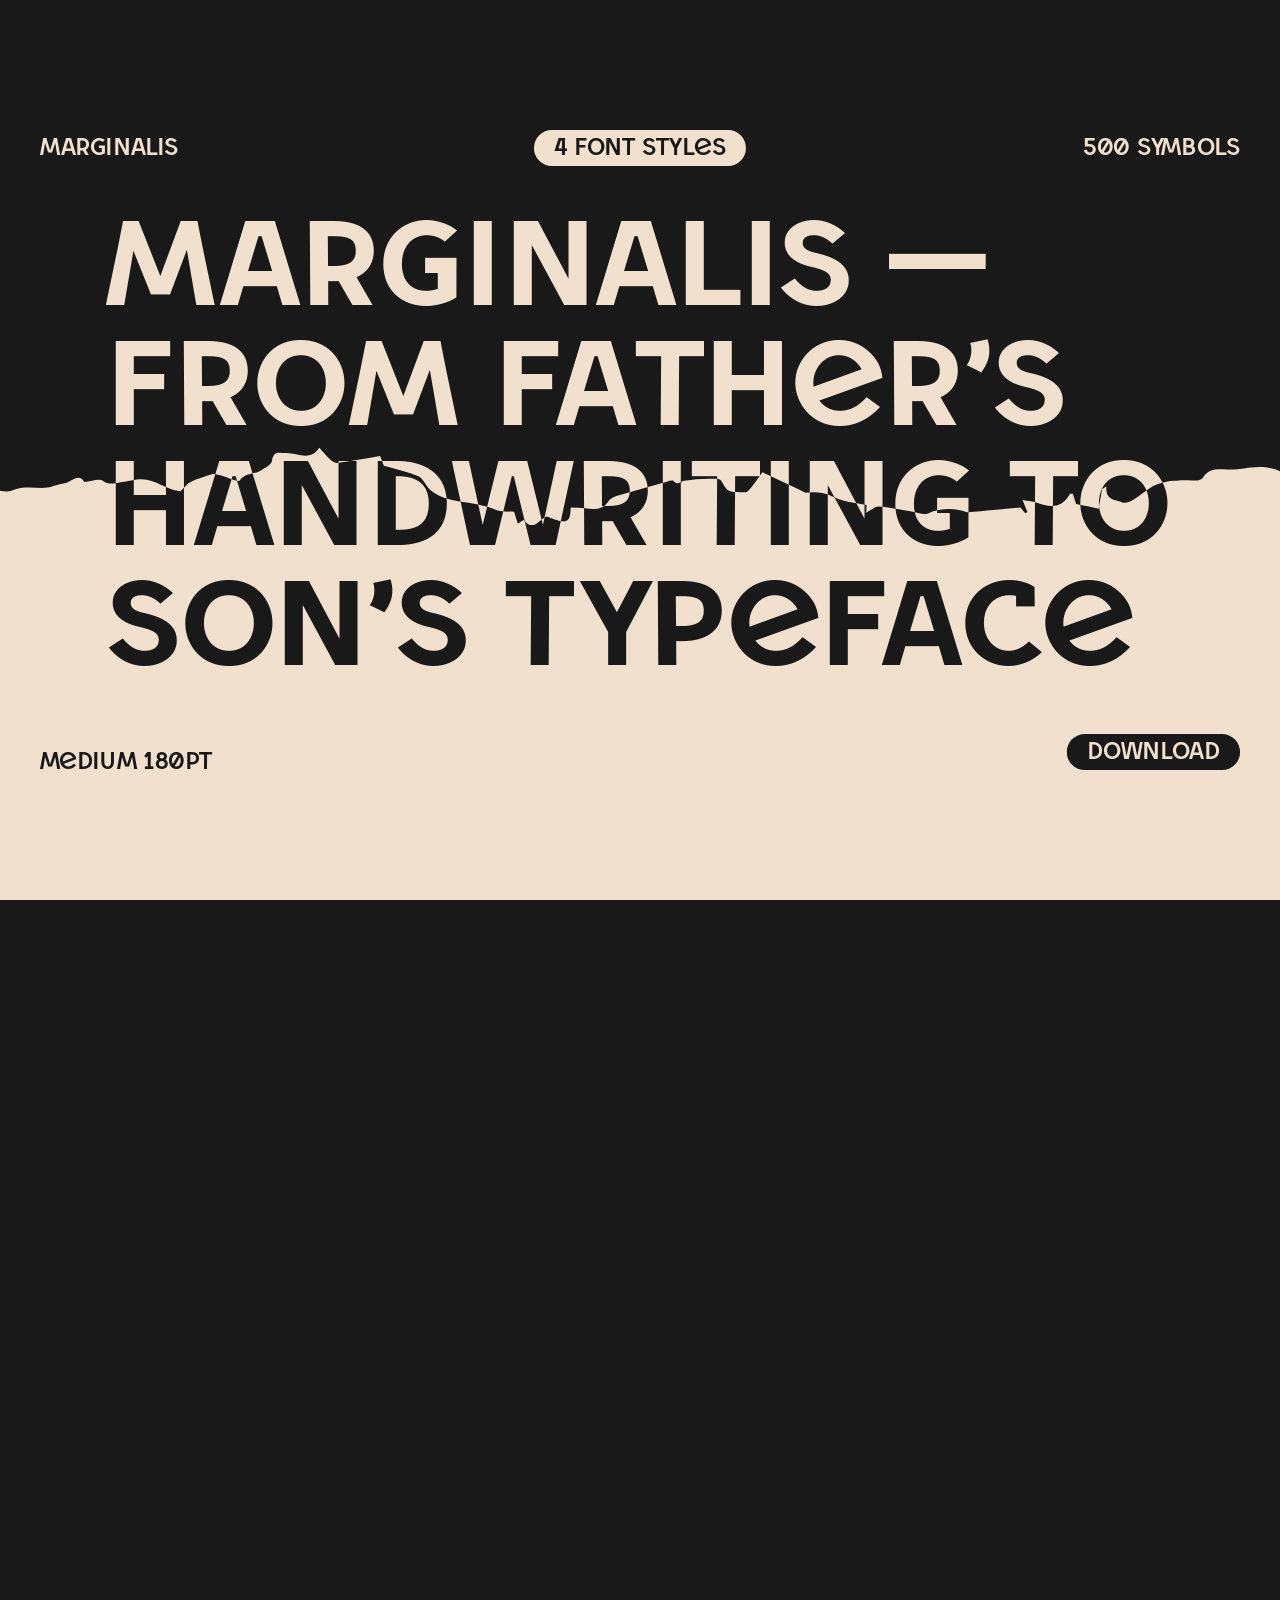
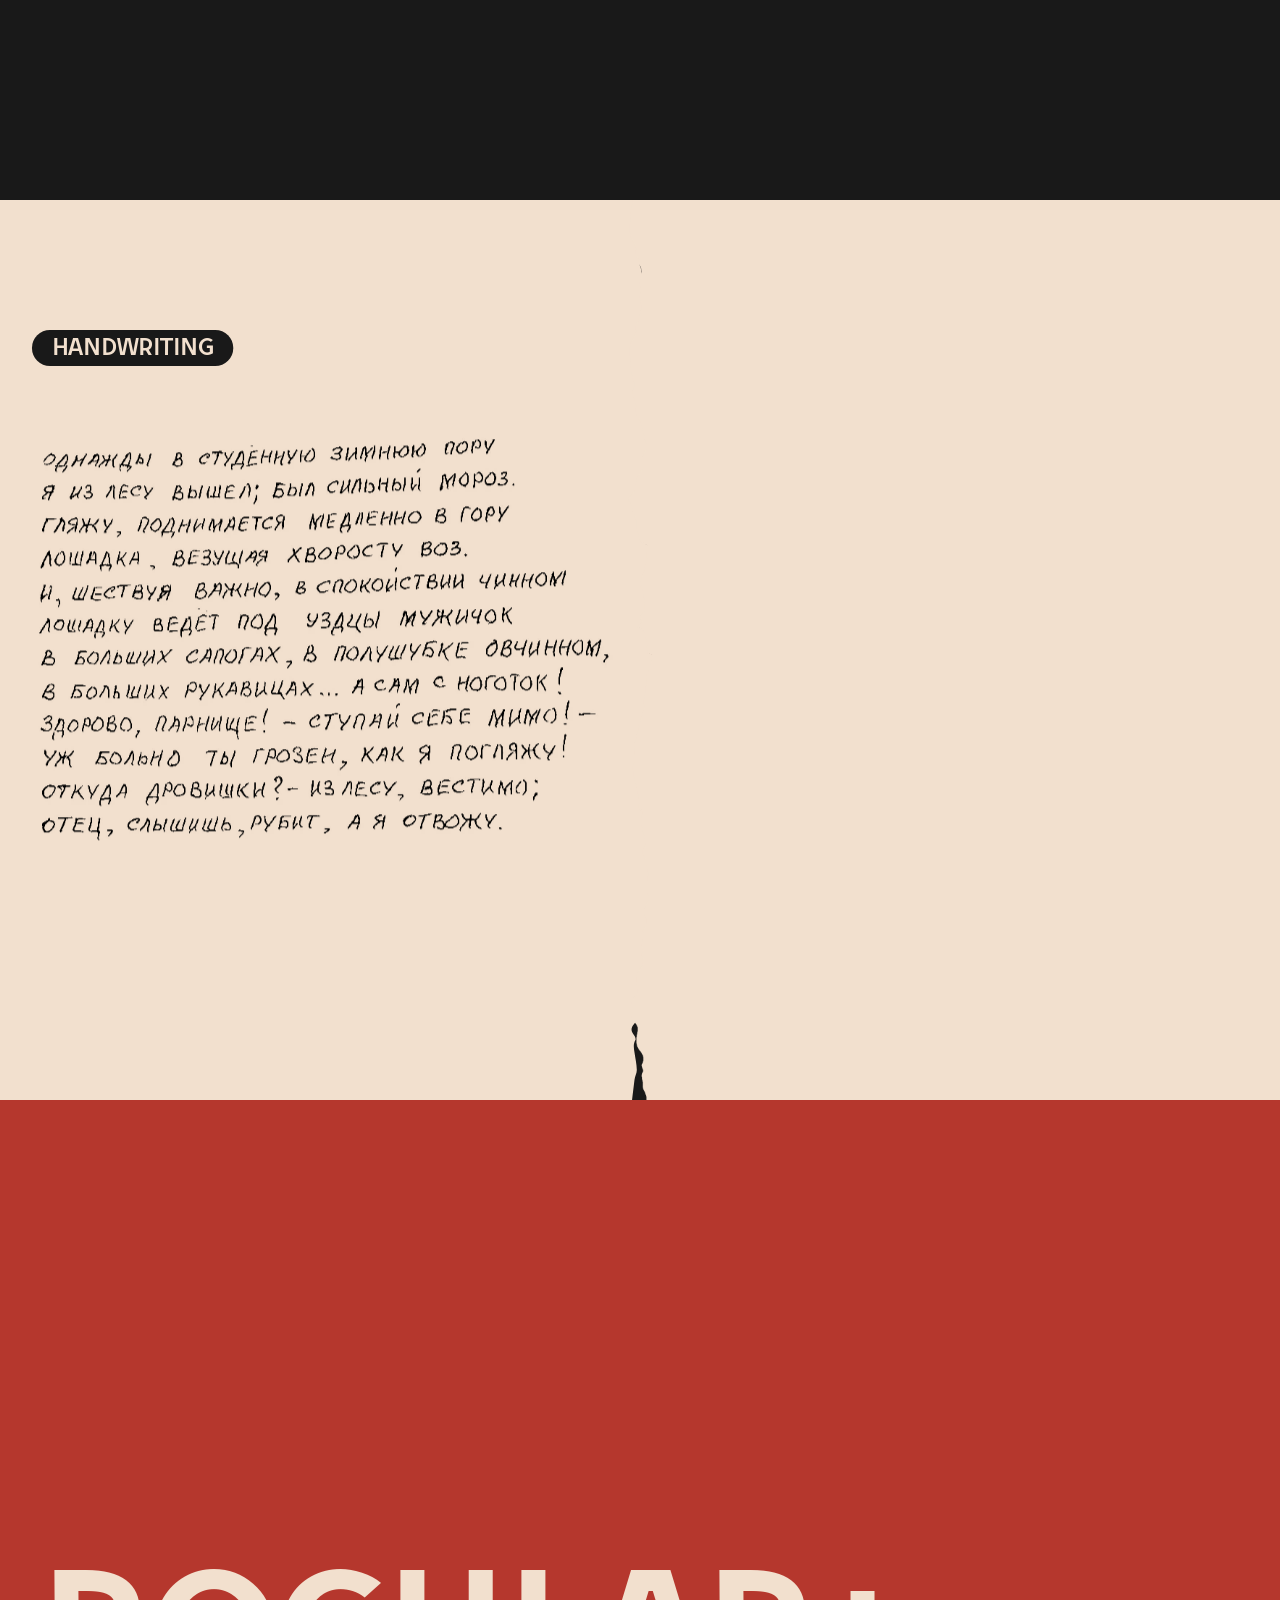
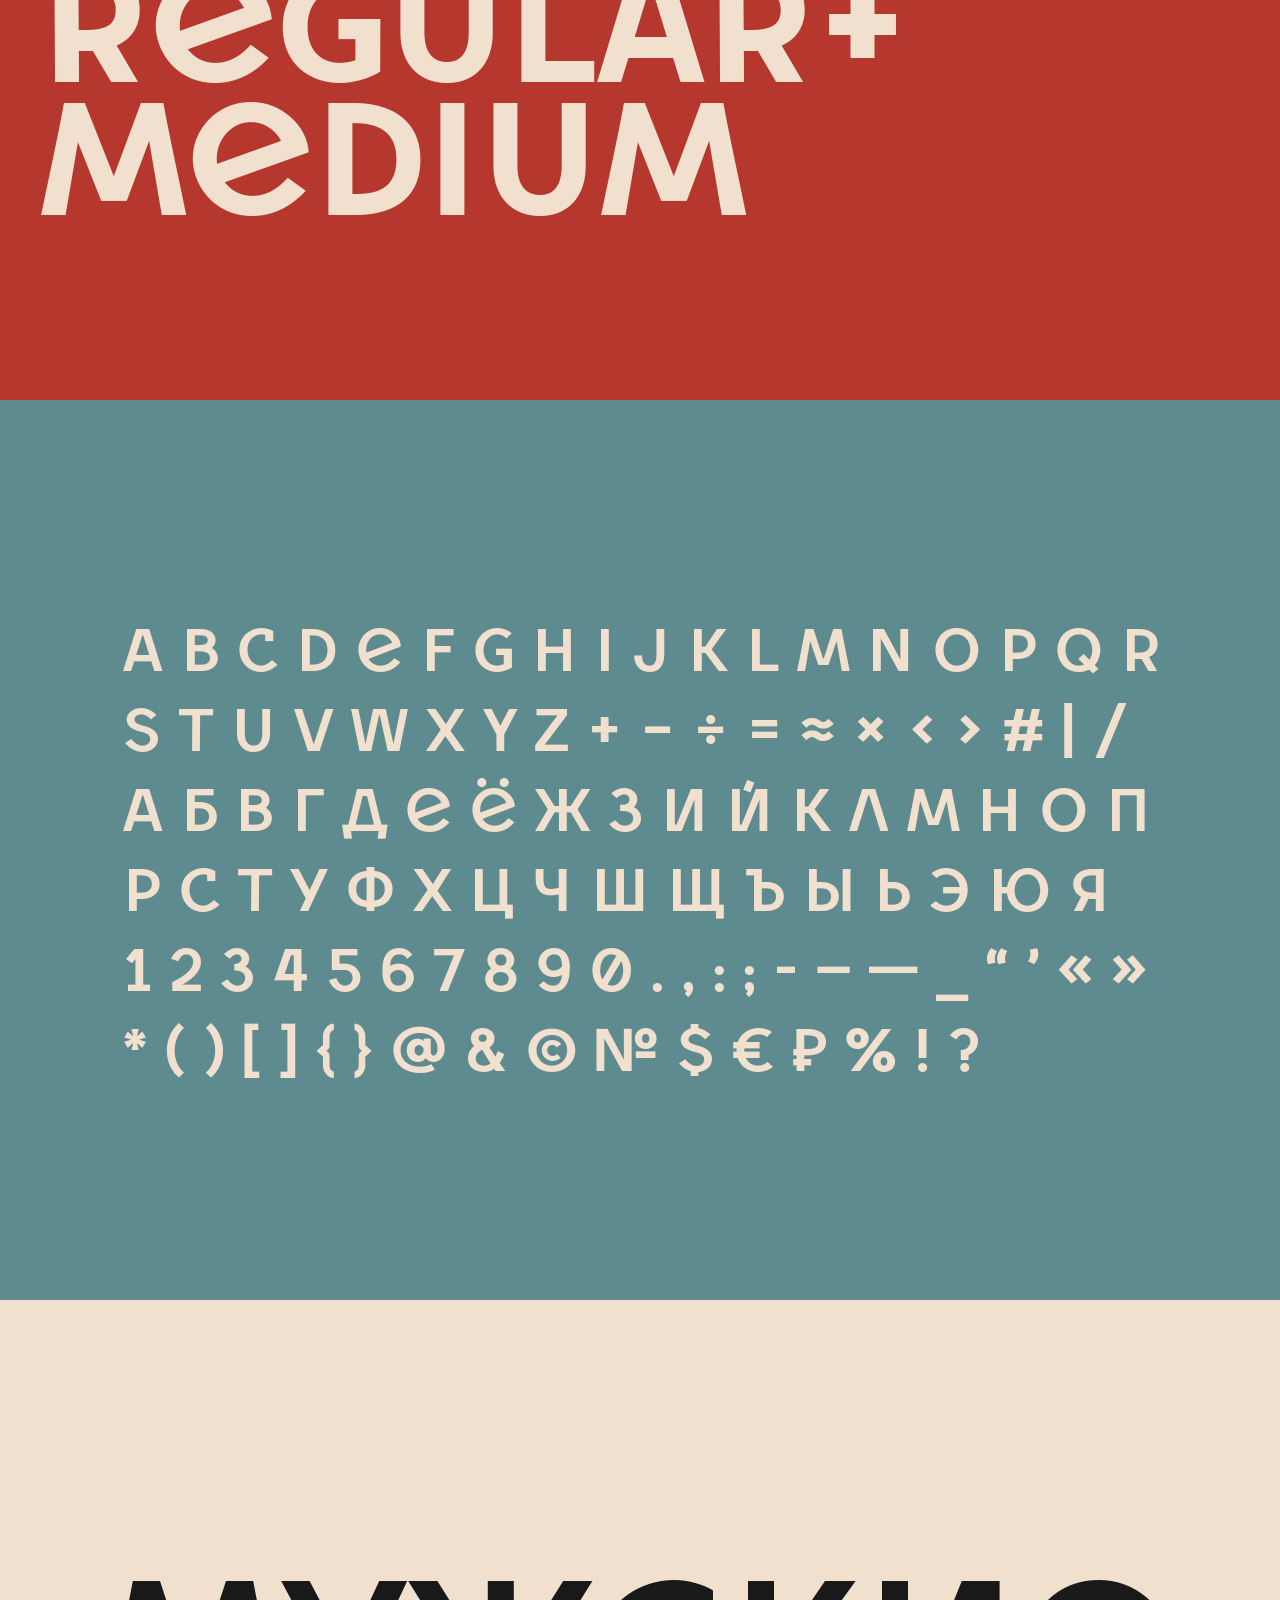
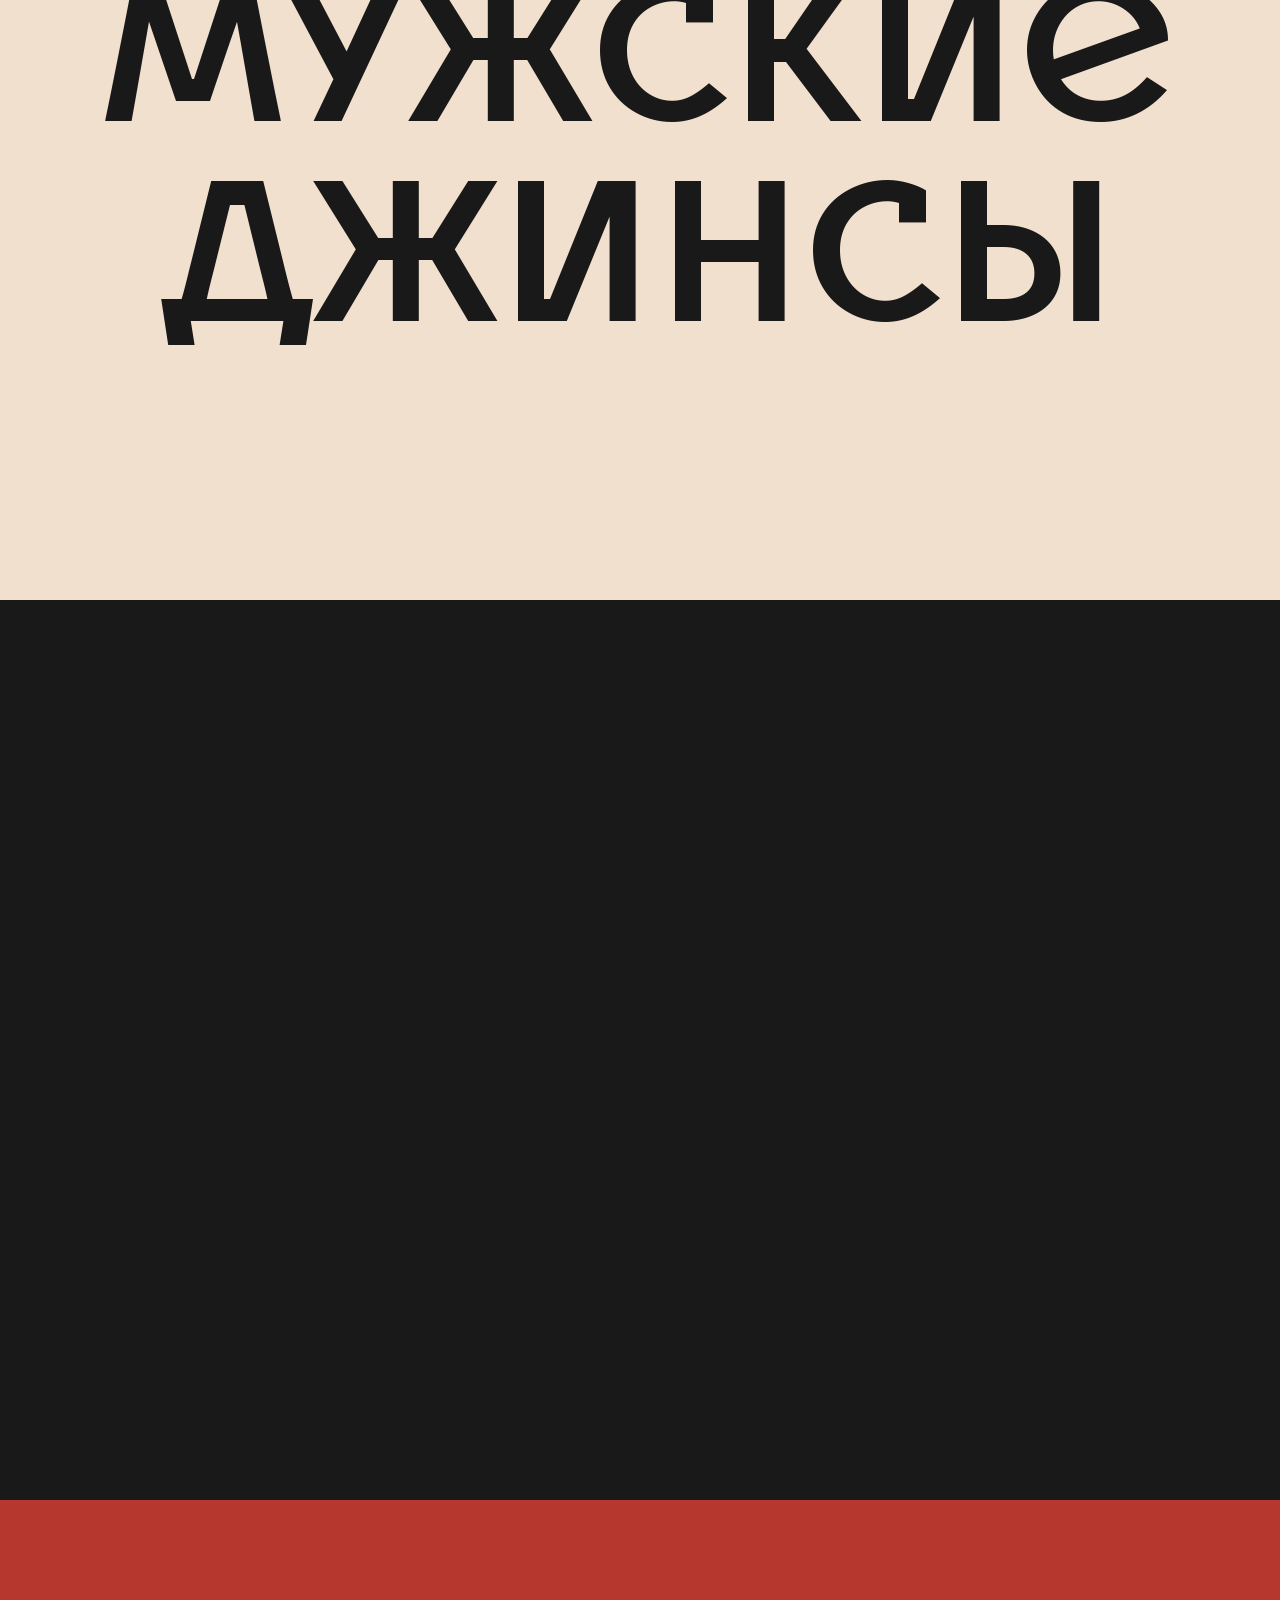
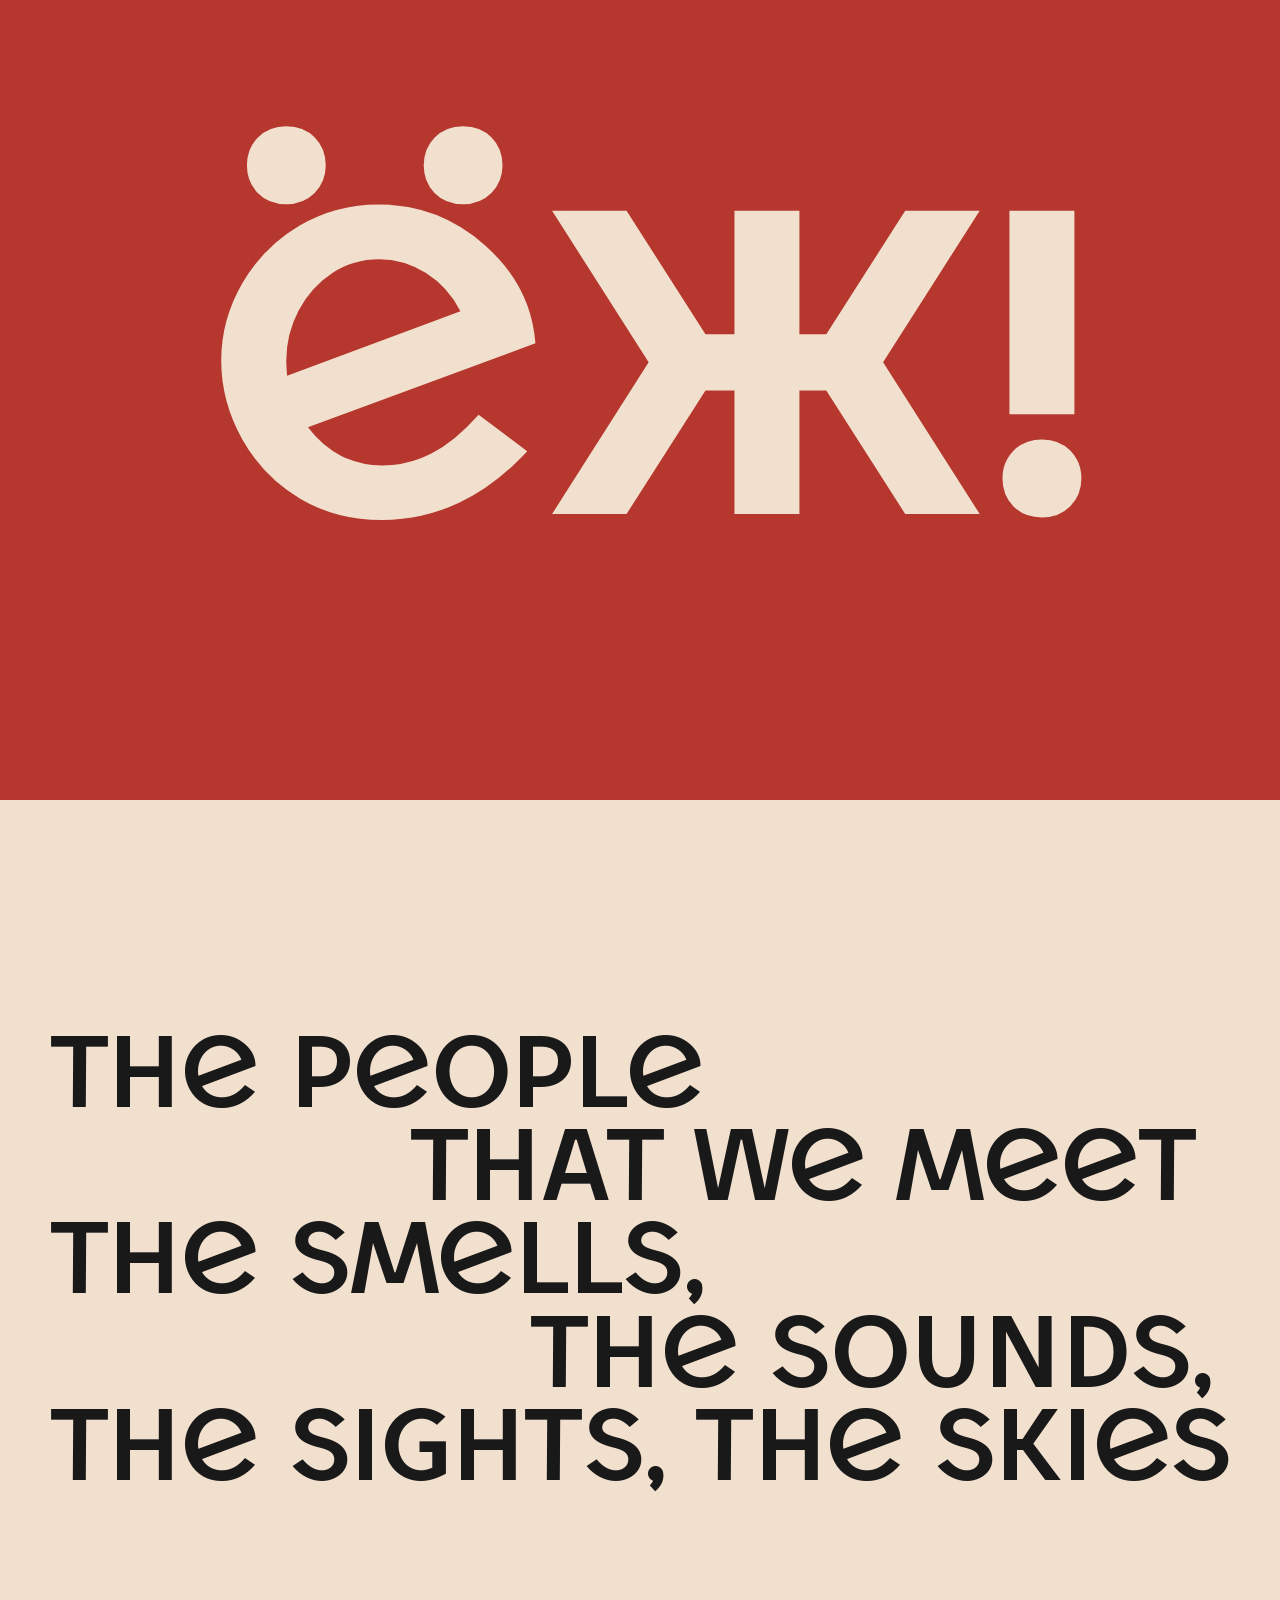
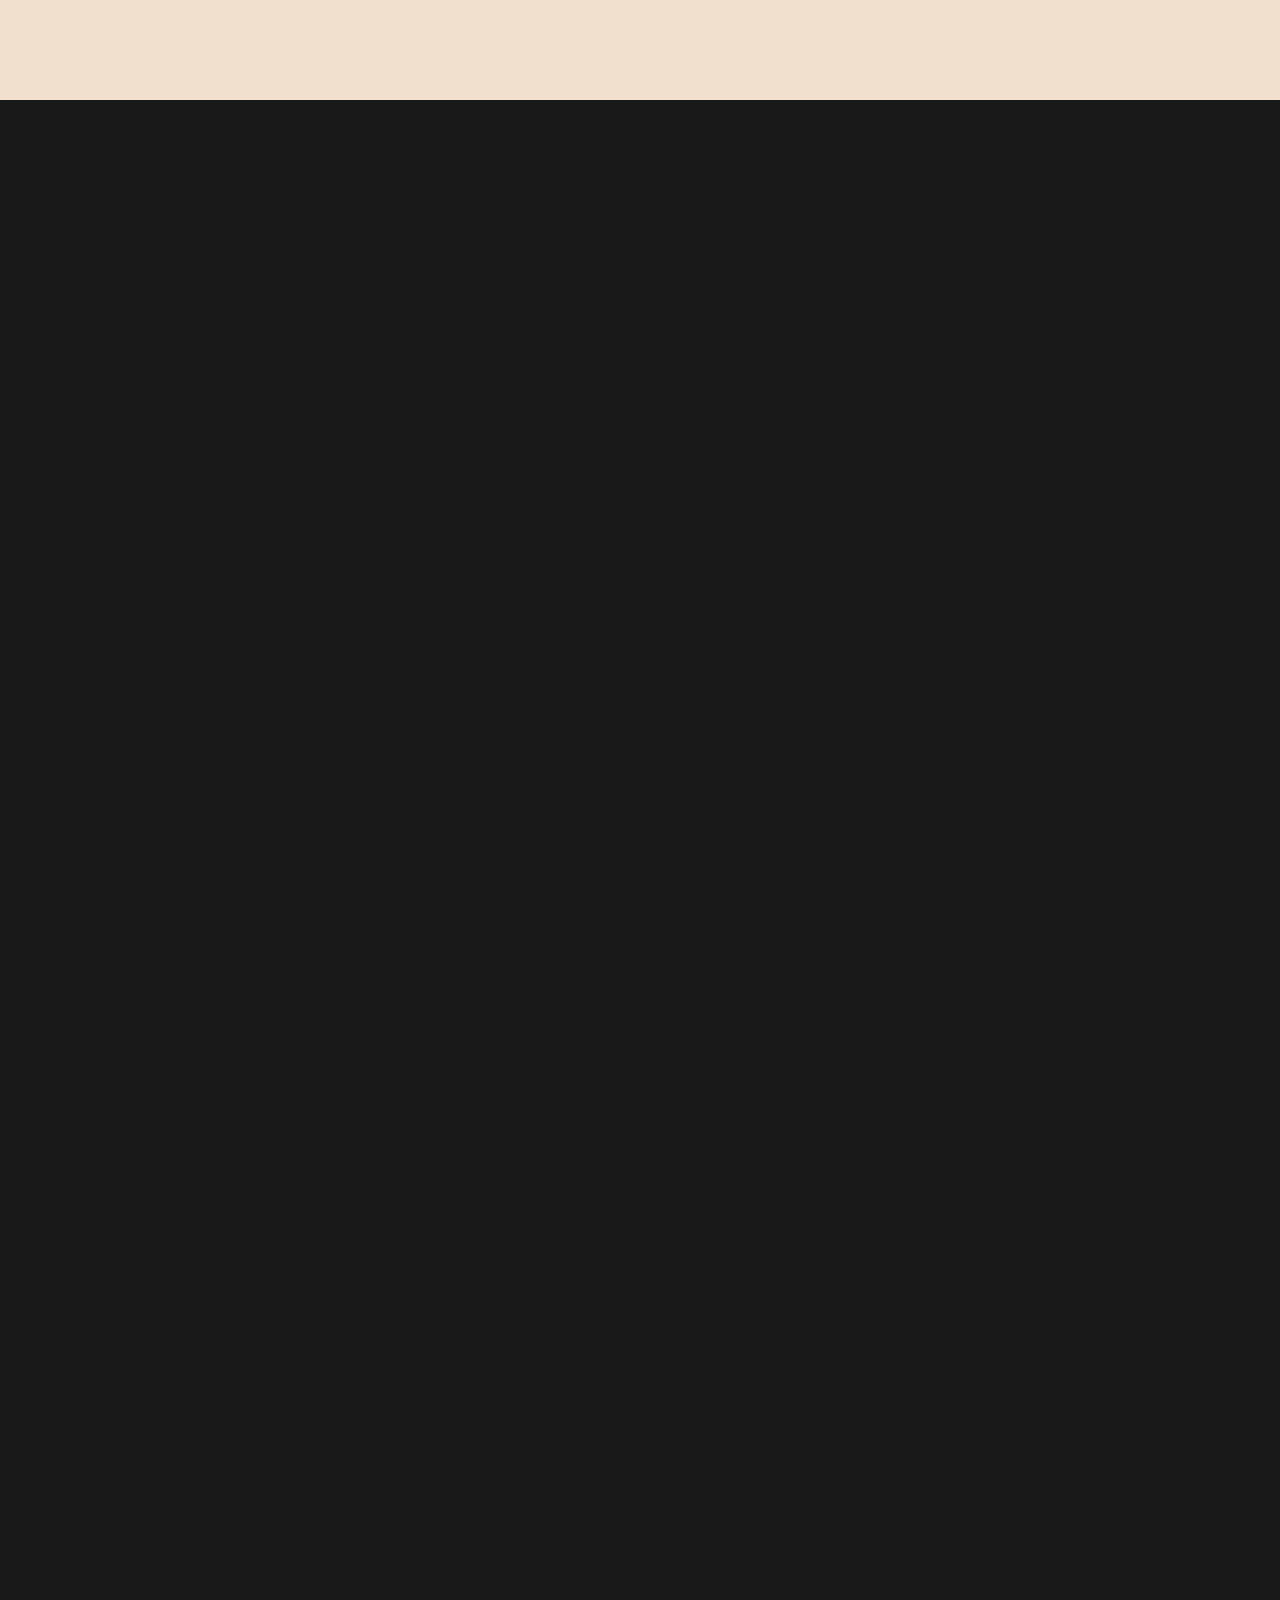
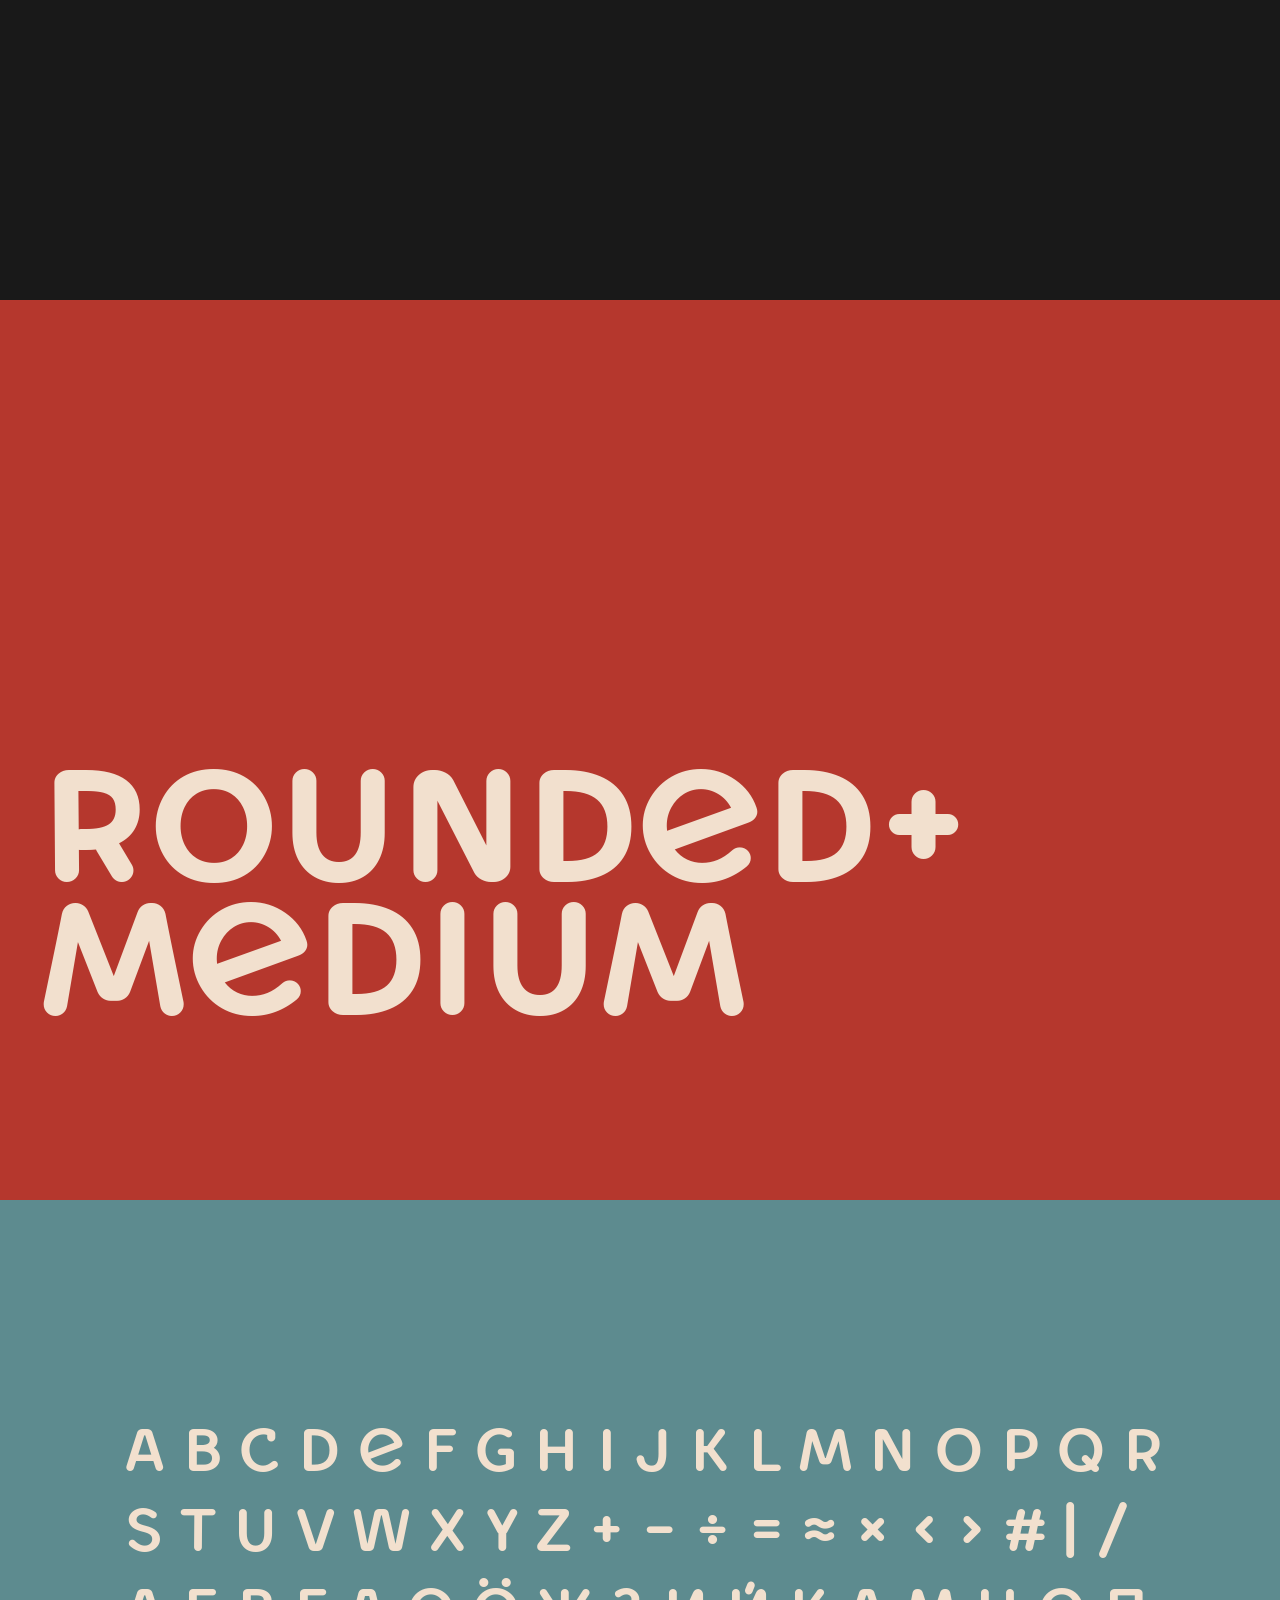
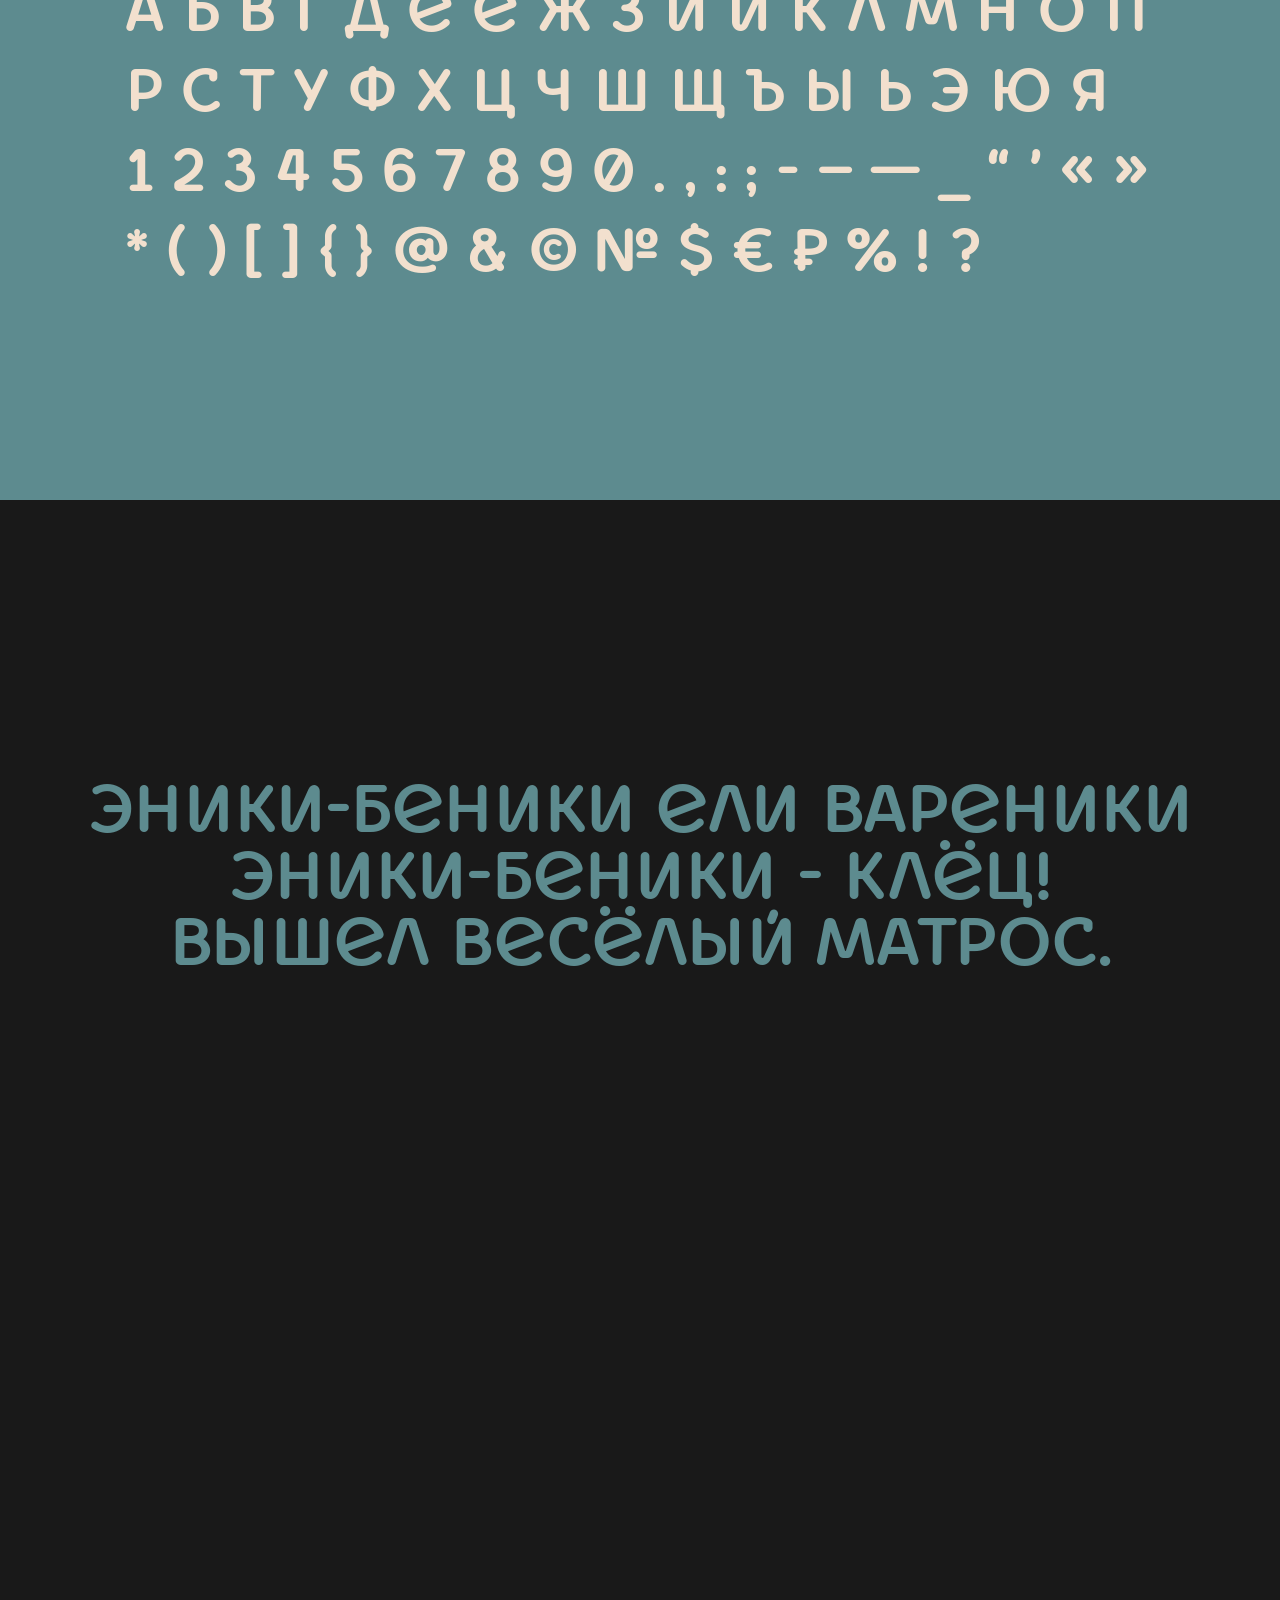
==== test.html @ 28a225e8 "Test page with a video slide after the hero - test.html: the site with a new second slide (silent 2s" ====
<!doctype html>
<html lang="ru">
<head>
<meta charset="utf-8">
<meta name="viewport" content="width=device-width, initial-scale=1">
<!-- iOS: don't turn 1234567890 into a phone link -->
<meta name="format-detection" content="telephone=no, date=no, email=no, address=no">
<title>Marginalis — test</title>
<meta name="robots" content="noindex">
<meta name="description" content="Marginalis — from father’s handwriting to son’s typeface. Type specimen: Regular, Medium, Rounded, Rounded Medium.">
<link rel="icon" href="favicon.svg?v=1" type="image/svg+xml">
<link rel="icon" href="favicon-32.png?v=1" sizes="32x32" type="image/png">
<link rel="apple-touch-icon" href="apple-touch-icon.png?v=1">
<meta name="theme-color" content="#191919">
<!-- link preview (Telegram, WhatsApp, VK, Facebook, X…) -->
<meta property="og:type" content="website">
<meta property="og:site_name" content="Marginalis">
<meta property="og:title" content="Marginalis — type specimen">
<meta property="og:description" content="Marginalis — from father’s handwriting to son’s typeface. Type specimen: Regular, Medium, Rounded, Rounded Medium.">
<meta property="og:url" content="https://marginalis.art/">
<meta property="og:image" content="https://marginalis.art/og.jpg?v=1">
<meta property="og:image:width" content="1200">
<meta property="og:image:height" content="600">
<meta property="og:image:alt" content="Marginalis — 4 font styles">
<meta property="og:locale" content="ru_RU">
<meta name="twitter:card" content="summary_large_image">
<meta name="twitter:image" content="https://marginalis.art/og.jpg?v=1">
<link rel="preload" href="fonts/Marginalis-Regular.woff2?v=20261016b" as="font" type="font/woff2" crossorigin>
<link rel="preload" href="fonts/Marginalis-Medium.woff2?v=20261016b" as="font" type="font/woff2" crossorigin>
<link rel="preload" href="fonts/Marginalis-Rounded.woff2?v=20261016b" as="font" type="font/woff2" crossorigin>
<link rel="preload" href="fonts/Marginalis-RoundedMedium.woff2?v=20261016b" as="font" type="font/woff2" crossorigin>
<link rel="stylesheet" href="styles.css?v=20261016b">
<script>document.documentElement.classList.add('js')</script>
</head>
<body>
<div class="preloader" aria-hidden="true">
  <p class="pl-word">marginalis</p>
  <div class="pl-bar"><i></i></div>
</div>


<main>

<!-- 1 -->
<section class="slide" id="s1" aria-label="Marginalis — from father’s handwriting to son’s typeface">
  <div class="stage">
    <img class="abs paper" src="assets/s1-paper.svg?v=20261016b" alt="">
    <h1 class="abs t title w-medium c-dark">
      <span class="ln a" style="--d:.1s">Marginalis —</span>
      <span class="ln a" style="--d:.22s">from father’s </span>
      <span class="ln a" style="--d:.34s">handwriting to</span>
      <span class="ln a" style="--d:.46s">son’s typeface</span>
    </h1>
    <div class="abs t title w-medium c-cream masked" aria-hidden="true">
      <span class="ln a" style="--d:.1s">Marginalis —</span>
      <span class="ln a" style="--d:.22s">from father’s </span>
      <span class="ln a" style="--d:.34s">handwriting to</span>
      <span class="ln a" style="--d:.46s">son’s typeface</span>
    </div>
    <p class="abs t lbl c-dark a" style="left:60px;top:996px;--d:2.2s" data-m="top:1814px">medium 180pt</p>
    <p class="abs t lbl c-cream a" style="right:60px;top:75px;--anim:fadeDown;--d:.5s">500 symbols</p>
    <div class="chip bg-cream a" style="left:959.59px;top:60px;transform:translateX(-50%);--anim:fadeDown;--d:.35s" data-m="left:60px;top:150px;transform:none"><span class="c-dark">4 font styles</span></div>
    <p class="abs t lbl c-cream a" style="left:60px;top:75px;--anim:fadeDown;--d:.2s">Marginalis</p>
    <div class="tearoff" aria-hidden="true">
      <div class="abs t title w-medium c-cream">
        <span class="ln a" style="--d:.1s">Marginalis —</span>
        <span class="ln a" style="--d:.22s">from father’s </span>
        <span class="ln a" style="--d:.34s">handwriting to</span>
        <span class="ln a" style="--d:.46s">son’s typeface</span>
      </div>
    </div>
    <a class="chip bg-dark dl-m a" href="https://github.com/Bloorgard/marginalis" target="_blank" rel="noopener" style="right:60px;bottom:60px;--anim:fadeIn;--d:2.6s"><span class="c-cream">download</span></a>
  </div>
</section>

<!-- video -->
<section class="slide" id="sv" aria-label="Видео о шрифте">
  <div class="stage" style="background:var(--dark)">
    <img class="abs a" src="assets/s5-tape6.svg?v=20261016b" alt="" data-m="left:470px;top:1150px" style="left:1264.5px;top:798.4px;transform:rotate(-15.67deg);--anim:stick;--dur:.75s;--ez:cubic-bezier(.3,.7,.2,1);--fr:8deg;--d:.7s">
    <button class="vcard a" type="button" aria-label="Смотреть видео со звуком" data-m="left:60px;top:640px;width:960px;height:540px" style="left:291px;top:187px;width:1338px;height:706px;--anim:drop;--fy:-200px;--fr:-4deg;--d:.1s">
      <video class="vprev" src="assets/video/preview.mp4?v=20261016b" poster="assets/video/poster.jpg?v=20261016b" muted loop playsinline preload="auto" aria-hidden="true"></video>
      <span class="vplay" aria-hidden="true"><svg viewBox="0 0 24 24"><path d="M8 5.5v13l10.5-6.5z" fill="currentColor"/></svg><span>смотреть со звуком</span></span>
    </button>
    <div class="rb clip a" data-m="left:40px;top:500px" style="left:206px;top:115px;width:160.929px;height:169.775px;--anim:fly;--fx:-400px;--fy:-200px;--d:.5s"><div style="transform:rotate(42.02deg)"><img src="assets/s5-clip60.svg?v=20261016b" alt=""></div></div>
    <div class="rb clip a" data-m="left:180px;top:1260px" style="left:60px;top:734px;width:185.628px;height:119.095px;--anim:fly;--fx:-300px;--fy:300px;--d:.6s"><div style="transform:rotate(111.95deg)"><img src="assets/s5-clip61.svg?v=20261016b" alt=""></div></div>
    <div class="rb clip a" data-m="left:60px;top:1220px" style="left:128px;top:565px;width:120.405px;height:185.497px;--anim:fly;--fx:-400px;--fy:100px;--d:.65s"><div style="transform:rotate(-22.48deg)"><img src="assets/s5-clip62.svg?v=20261016b" alt=""></div></div>
    <div class="rb dot a" data-m="left:800px;top:560px" style="left:1580px;top:189px;width:156.896px;height:156.896px;--anim:pop;--d:.8s"><div style="transform:rotate(-19.42deg)"><img src="assets/s5-dot-red.svg?v=20261016b" alt=""><span class="t c-cream">5</span></div></div>
    <div class="rb dot a" data-m="left:890px;top:480px" style="left:1645px;top:103px;width:138.15px;height:138.15px;--anim:pop;--d:.9s"><div style="transform:rotate(7.58deg)"><img src="assets/s5-dot-cream.svg?v=20261016b" alt=""><span class="t c-dark">4</span></div></div>
  </div>
</section>

<!-- 7 -->
<section class="slide" id="s7" aria-label="Marginalis vs handwriting">
  <div class="stage" style="background:var(--dark)">
    <div class="paper-side" style="position:absolute;inset:0">
      <div class="abs" data-m="display:none" style="left:-580px;top:-600px;width:1500px;height:2280px;background:var(--cream)"></div>
      <img class="abs" src="assets/s7-paper.svg?v=20261016b" alt="" style="left:-123.92px;top:-220px;transform:scaleX(-1)" data-m="left:-13px;top:-353px;transform:rotate(-90deg)">
      <div class="chip bg-dark" style="left:198.59px;top:60px;transform:translateX(-50%)" data-m="left:60px;top:60px;transform:none"><span class="c-cream">handwriting</span></div>
      <img class="abs a" data-m="left:503px;top:206px" src="assets/s7-dot.svg?v=20261016b" alt="" style="left:507px;top:224px;--anim:pop;--d:1.6s">
      <img class="abs a" data-m="left:108px;top:312px" src="assets/s7-dot.svg?v=20261016b" alt="" style="left:112px;top:330px;--anim:pop;--d:1.75s">
      <img class="abs a" data-m="left:380px;top:459px" src="assets/s7-dot.svg?v=20261016b" alt="" style="left:384px;top:477px;--anim:pop;--d:2.2s">
      <img class="abs a" data-m="left:202px;top:413px" src="assets/s7-dot.svg?v=20261016b" alt="" style="left:206px;top:431px;--anim:pop;--d:1.9s">
      <img class="abs a" data-m="left:563px;top:395px" src="assets/s7-dot.svg?v=20261016b" alt="" style="left:567px;top:413px;--anim:pop;--d:2.05s">
      <img class="abs a" data-m="left:93px;top:565px" src="assets/s7-dot.svg?v=20261016b" alt="" style="left:97px;top:583px;--anim:pop;--d:2.35s">
      <img class="abs a" data-m="left:722px;top:602px" src="assets/s7-dot.svg?v=20261016b" alt="" style="left:726px;top:620px;--anim:pop;--d:2.5s">
      <img class="abs a" data-m="left:379px;top:760px" src="assets/s7-dot.svg?v=20261016b" alt="" style="left:383px;top:778px;--anim:pop;--d:2.8s">
      <img class="abs a" data-m="left:159px;top:714px" src="assets/s7-dot.svg?v=20261016b" alt="" style="left:163px;top:732px;--anim:pop;--d:2.65s">
      <img class="abs" src="assets/s7-photo.webp?v=20261016b" alt="Рукописный текст отца" data-m="left:20px;top:170px" style="left:24px;top:188px;width:918px;height:638px;object-fit:cover;object-position:top;mix-blend-mode:multiply">
    </div>
    <div class="chip bg-cream a" data-m="left:60px;top:1030px" style="left:1040px;top:60px;--anim:fadeDown"><span class="c-dark">Marginalis</span></div>
    <div class="abs t c-cream" data-m="left:60px;top:1170px;font-size:36px;line-height:54px" style="left:1040px;top:246px;font-size:33.75px;line-height:50px">
      <span class="ln a" style="--d:.1s">Однажды, в студеную з<span class="hl" style="--d:1.6s">и</span>мнюю пору</span>
      <span class="ln a" style="--d:.15s">Я из лесу вышел; был сильный мороз.</span>
      <span class="ln a" style="--d:.2s">Гля<span class="hl" style="--d:1.75s">ж</span>у, поднимается медленно в гору</span>
      <span class="ln a" style="--d:.25s">Лошадка, везущая хворосту воз.</span>
      <span class="ln a" style="--d:.3s">И шеств<span class="hl" style="--d:1.9s">у</span>я важно, в споко<span class="hl" style="--d:2.05s">й</span>ствии чинном,</span>
      <span class="ln a" style="--d:.35s">Лошадку ведет по<span class="hl" style="--d:2.2s">д</span> уздцы мужичок</span>
      <span class="ln a" style="--d:.4s">В больших сапогах, в полушубке овчинном,</span>
      <span class="ln a" style="--d:.45s">В <span class="hl" style="--d:2.35s">б</span>ольших рукавицах… а сам с ноготок!</span>
      <span class="ln a" style="--d:.5s">Здорово парнище! — Ступай себе <span class="hl" style="--d:2.5s">м</span>имо! — </span>
      <span class="ln a" style="--d:.55s">Уж больно ты грозен, как я погляжу!</span>
      <span class="ln a" style="--d:.6s">Откуд<span class="hl" style="--d:2.65s">а</span> дровишки? — Из лесу, вестимо;</span>
      <span class="ln a" style="--d:.65s">Отец, слышишь, р<span class="hl" style="--d:2.8s">у</span>бит, а я отвожу.</span>
    </div>
    <div class="tearoff" aria-hidden="true"></div>
  </div>
</section>

<!-- 2 -->
<section class="slide" id="s2" aria-label="Part 1: regular + medium">
  <div class="stage" style="background:var(--red)">
    <h2 class="abs t w-medium c-cream" data-split style="left:60px;bottom:142px;font-size:240px;line-height:200px;--base:.3s;--step:.05s" data-m="bottom:300px;font-size:172px;line-height:165px"><span class="ln">regular+</span><span class="ln">medium</span></h2>
    <p class="abs t lbl c-cream a" style="left:60px;top:996px;--d:1s" data-m="top:1830px">Marginalis medium 240pt</p>
    <p class="abs t c-cream a" style="left:60px;top:60px;font-size:45px;line-height:140px;--anim:fadeDown">part 1:</p>
    <div class="rb clip a" data-m="auto" style="left:1574px;top:643px;width:182.638px;height:77.412px;--anim:fly;--fx:500px;--fy:-200px;--fr:220deg;--dur:1.1s;--d:.5s"><div style="transform:rotate(96.75deg)"><img src="assets/s2-clip63.svg?v=20261016b" alt=""></div></div>
    <div class="rb clip a" data-m="auto" style="left:316px;top:196px;width:181.984px;height:74.441px;--anim:fly;--fx:-200px;--fy:-500px;--fr:-200deg;--dur:1.1s;--d:.35s"><div style="transform:rotate(-84.25deg)"><img src="assets/s2-clip67.svg?v=20261016b" alt=""></div></div>
    <div class="rb clip a" data-m="auto" style="left:97px;top:123px;width:186.097px;height:110.235px;--anim:fly;--fx:-400px;--fy:-300px;--fr:180deg;--dur:1.1s;--d:.2s"><div style="transform:rotate(-108.49deg)"><img src="assets/s2-clip65.svg?v=20261016b" alt=""></div></div>
    <div class="rb clip a" data-m="auto" style="left:1730px;top:378px;width:137.138px;height:182.176px;--anim:fly;--fx:400px;--fy:-400px;--fr:-160deg;--dur:1.1s;--d:.45s"><div style="transform:rotate(29.63deg)"><img src="assets/s2-clip68.svg?v=20261016b" alt=""></div></div>
    <div class="rb clip a" data-m="auto" style="left:1750px;top:893px;width:170.171px;height:160.438px;--anim:fly;--fx:300px;--fy:400px;--fr:200deg;--dur:1.1s;--d:.6s"><div style="transform:rotate(48.28deg)"><img src="assets/s2-clip64.svg?v=20261016b" alt=""></div></div>
    <div class="rb clip a" data-m="auto" style="left:97px;top:233px;width:170.171px;height:160.438px;--anim:fly;--fx:-500px;--fy:100px;--fr:-240deg;--dur:1.1s;--d:.3s"><div style="transform:rotate(48.28deg)"><img src="assets/s2-clip64.svg?v=20261016b" alt=""></div></div>
  </div>
</section>

<!-- 3 -->
<section class="slide" id="s3" aria-label="125 symbols, regular">
  <div class="stage" style="background:var(--teal)">
    <div class="abs t glyphs c-cream" data-split data-m="left:60px;top:330px;width:960px;font-size:66px;line-height:110px;letter-spacing:0" style="left:185px;--anim:chPop;--dur:.5s;--step:.012s;--base:.3s">
      <span class="ln">abcdefghijklmnopqr</span>
      <span class="ln">stuvwxyz+−÷=≈×&lt;&gt;#|/</span>
      <span class="ln">абвгдеёжзийклмноп</span>
      <span class="ln">рстуфхцчшщъыьэюя</span>
      <span class="ln">1234567890.,:;-–—_“’«»</span>
      <span class="ln">*()[]{}@&amp;©№$€₽%!?</span>
    </div>
    <div class="chip bg-cream a" style="left:329.59px;top:115px;transform:translateX(-50%);--anim:pop" data-m="left:70px;top:190px;transform:none"><span class="c-dark">125 symbols</span></div>
    <p class="abs t lbl c-cream a" style="left:185px;top:937px;--d:1.6s" data-m="left:70px;top:1810px">Marginalis regular 90pt</p>
  </div>
</section>

<!-- 4 -->
<section class="slide" id="s4" aria-label="Details: мужские джинсы">
  <div class="stage" style="background:var(--cream)">
    <img class="abs a" src="assets/s4-hline.svg?v=20261016b" alt="" data-m="left:-295px;top:1077.5px" style="left:125px;top:792.5px;--anim:wipeX;--dur:1.2s;--d:.3s">
    <img class="abs a" src="assets/s4-hline.svg?v=20261016b" alt="" data-m="left:-295px;top:958.5px" style="left:125px;top:585.5px;--anim:wipeX;--dur:1.2s;--d:.2s">
    <img class="abs a" src="assets/s4-hline.svg?v=20261016b" alt="" data-m="left:-295px;top:877.5px" style="left:125px;top:492.5px;--anim:wipeX;--dur:1.2s;--d:.1s">
    <img class="abs a" src="assets/s4-hline.svg?v=20261016b" alt="" data-m="left:-295px;top:758.5px" style="left:125px;top:285.5px;--anim:wipeX;--dur:1.2s;--d:0s">
    <p class="abs t lbl c-dark a" style="left:1558px;top:169px;--anim:fadeIn;--d:2.4s" data-m="font-size:34px;line-height:44px;left:884px;top:650px"><span class="ln">unicase </span><span class="ln">e form</span></p>
    <p class="abs t lbl c-dark a" style="left:1127px;top:169px;--anim:fadeIn;--d:2.25s" data-m="font-size:34px;line-height:44px;left:auto;right:464.7px;top:650px;text-align:right"><span class="ln">low</span><span class="ln">contrast</span></p>
    <p class="abs t lbl c-dark a" style="left:627px;top:169px;--anim:fadeIn;--d:1.8s" data-m="font-size:34px;line-height:44px;left:auto;right:748.1px;top:650px;text-align:right"><span class="ln">letters </span><span class="ln">with crossbar</span></p>
    <p class="abs t lbl c-dark a" style="left:1243px;bottom:170px;--anim:fadeIn;--d:2.1s" data-m="font-size:34px;line-height:44px;left:703.5px;bottom:727px"><span class="ln">vertical</span><span class="ln">terminal</span></p>
    <p class="abs t lbl c-dark a" style="left:799px;bottom:170px;--anim:fadeIn;--d:1.95s" data-m="font-size:34px;line-height:44px;left:auto;right:650.6px;bottom:727px;text-align:right"><span class="ln">Squarish </span><span class="ln">letterforms</span></p>
    <img class="abs a" src="assets/s4-vline.svg?v=20261016b" alt="" data-m="left:870px;top:650px" style="left:1543.5px;top:169px;--anim:wipeY;--dur:.5s;--d:2.3s">
    <img class="abs a" src="assets/s4-vline.svg?v=20261016b" alt="" data-m="left:625.8px;top:650px" style="left:1112.5px;top:169px;--anim:wipeY;--dur:.5s;--d:2.15s">
    <img class="abs a" src="assets/s4-vline.svg?v=20261016b" alt="" data-m="left:342.4px;top:650px" style="left:612.5px;top:169px;--anim:wipeY;--dur:.5s;--d:1.7s">
    <img class="abs a" src="assets/s4-vline.svg?v=20261016b" alt="" data-m="left:691.5px;top:1090px" style="left:1228.5px;top:807px;--anim:wipeUp;--dur:.5s;--d:2s">
    <img class="abs a" src="assets/s4-vline.svg?v=20261016b" alt="" data-m="left:439.9px;top:1090px" style="left:784.5px;top:807px;--anim:wipeUp;--dur:.5s;--d:1.85s">
    <p class="abs t lbl c-dark a" style="left:125px;top:886px;--d:2.6s" data-m="left:60px;top:1700px">Marginalis regular 300pt</p>
    <h2 class="abs t c-dark" data-split style="left:960px;top:285.5px;transform:translateX(-50%);font-size:300px;line-height:300px;text-align:center;--base:.6s;--step:.05s" data-m="left:540px;top:760px;font-size:170px;line-height:200px">
      <span class="ln">мужские</span><span class="ln">джинсы</span>
    </h2>
    <img class="abs a" src="assets/s4-circle.svg?v=20261016b" alt="" data-m="left:341.7px;top:762px;transform:scale(.5667)" style="left:654px;top:333px;--anim:pop;--d:1.6s">
    <img class="abs a" src="assets/s4-circle.svg?v=20261016b" alt="" data-m="left:714.8px;top:893.5px;transform:scale(.5667)" style="left:1312px;top:565px;--anim:pop;--d:1.75s">
    <img class="abs a" src="assets/s4-circle.svg?v=20261016b" alt="" data-m="left:406.8px;top:973.4px;transform:scale(.5667)" style="left:769px;top:706px;--anim:pop;--d:1.9s">
  </div>
</section>

<!-- 5 -->
<section class="slide" id="s5" aria-label="Back home — collage">
  <div class="stage" style="background:var(--dark)">
    <div class="beads" style="position:absolute;inset:0;pointer-events:none" data-m="transform:translate(-689.8px,726.5px)">
      <img class="abs a" src="assets/s5-bead.svg?v=20261016b" alt="" style="left:1236px;top:808px;--anim:pop;--dur:.4s;--d:1.6s">
      <img class="abs a" src="assets/s5-bead.svg?v=20261016b" alt="" style="left:1252px;top:819px;--anim:pop;--dur:.4s;--d:1.64s">
      <img class="abs a" src="assets/s5-bead.svg?v=20261016b" alt="" style="left:1265px;top:832px;--anim:pop;--dur:.4s;--d:1.68s">
      <img class="abs a" src="assets/s5-bead.svg?v=20261016b" alt="" style="left:1277px;top:847px;--anim:pop;--dur:.4s;--d:1.72s">
      <img class="abs a" src="assets/s5-bead.svg?v=20261016b" alt="" style="left:1280px;top:866px;--anim:pop;--dur:.4s;--d:1.76s">
      <img class="abs a" src="assets/s5-bead.svg?v=20261016b" alt="" style="left:1280px;top:885px;--anim:pop;--dur:.4s;--d:1.8s">
      <img class="abs a" src="assets/s5-bead.svg?v=20261016b" alt="" style="left:1277px;top:904px;--anim:pop;--dur:.4s;--d:1.84s">
      <img class="abs a" src="assets/s5-bead.svg?v=20261016b" alt="" style="left:1267px;top:921px;--anim:pop;--dur:.4s;--d:1.88s">
      <img class="abs a" src="assets/s5-bead.svg?v=20261016b" alt="" style="left:1253px;top:933px;--anim:pop;--dur:.4s;--d:1.92s">
      <img class="abs a" src="assets/s5-bead.svg?v=20261016b" alt="" style="left:1238px;top:943px;--anim:pop;--dur:.4s;--d:1.96s">
      <img class="abs a" src="assets/s5-bead.svg?v=20261016b" alt="" style="left:1223px;top:953px;--anim:pop;--dur:.4s;--d:2s">
      <img class="abs a" src="assets/s5-bead.svg?v=20261016b" alt="" style="left:1206px;top:963px;--anim:pop;--dur:.4s;--d:2.04s">
      <img class="abs a" src="assets/s5-bead.svg?v=20261016b" alt="" style="left:1190px;top:973px;--anim:pop;--dur:.4s;--d:2.08s">
      <img class="abs a" src="assets/s5-bead.svg?v=20261016b" alt="" style="left:1172px;top:973px;--anim:pop;--dur:.4s;--d:2.12s">
      <img class="abs a" src="assets/s5-bead.svg?v=20261016b" alt="" style="left:1155px;top:966px;--anim:pop;--dur:.4s;--d:2.16s">
      <img class="abs a" src="assets/s5-bead.svg?v=20261016b" alt="" style="left:1148px;top:948px;--anim:pop;--dur:.4s;--d:2.2s">
      <img class="abs a" src="assets/s5-bead.svg?v=20261016b" alt="" style="left:1148px;top:931px;--anim:pop;--dur:.4s;--d:2.24s">
      <img class="abs a" src="assets/s5-bead.svg?v=20261016b" alt="" style="left:1152px;top:913px;--anim:pop;--dur:.4s;--d:2.28s">
      <img class="abs a" src="assets/s5-bead.svg?v=20261016b" alt="" style="left:1155px;top:896px;--anim:pop;--dur:.4s;--d:2.32s">
    </div>
    <div class="rb a" data-drag data-m="left:379.2px;top:1333.5px;transform:scale(1.12)" style="left:1069px;top:607px;width:480.965px;height:277.535px;--anim:pop;--d:1.3s">
      <img class="sticker-img" src="assets/s5-sticker.webp?v=20261016b" alt="back home" style="position:absolute;left:-60px;top:-60px;width:600px;height:397px">
    </div>
    <div class="rb a" data-drag="big" data-m="left:111.8px;top:556.5px;transform:scale(.93)" style="left:495.13px;top:74.22px;width:958.135px;height:606.674px;--anim:drop;--fy:-220px;--fr:6deg;--d:.1s">
      <div class="photo-frame" style="transform:rotate(2deg)">
        <div class="abs" style="left:-.16px;top:-440.75px;width:901.628px;height:1352.276px">
          <img class="abs" src="assets/s5-photo1.webp?v=20261016b" alt="" style="inset:0;width:100%;height:100%;object-fit:cover">
          <img class="abs" src="assets/s5-photo2.webp?v=20261016b" alt="" style="inset:0;width:100%;height:100%;object-fit:cover;object-position:bottom">
        </div>
      </div>
    </div>
    <div class="stamp a" data-drag data-m="transform:scale(.75) translate(-863.8px,47.6px);transform-origin:783.2px 334.6px" style="position:absolute;inset:0;pointer-events:none;--anim:drop;--fx:200px;--fy:-200px;--fr:14deg;--d:.35s">
      <img class="abs" src="assets/s5-stamp-paper.svg?v=20261016b" alt="" style="left:1434px;top:33px">
      <div class="rb" style="left:1596.47px;top:111.05px;width:136.337px;height:156.914px;transform:translateX(-50%)"><p class="t" style="transform:rotate(9.41deg);font-size:200px;line-height:300px;color:transparent;-webkit-text-stroke:5px var(--dark)">5</p></div>
      <div class="rb" style="left:1724.26px;top:123.93px;width:140.878px;height:56.922px;transform:translateX(-50%)"><p class="t c-dark" style="transform:rotate(9.41deg);font-size:50px;line-height:300px">euro</p></div>
      <div class="rb" style="left:1498.23px;top:396.16px;width:168.502px;height:61.499px"><p class="t c-dark" style="transform:rotate(9.41deg);font-size:50px;line-height:300px">stamp</p></div>
      <div class="rb" style="left:1514.3px;top:153.79px;width:266.801px;height:266.801px"><div style="width:232px;height:232px;transform:rotate(9.41deg)"><img src="assets/s5-stamp-arrow.svg?v=20261016b" alt="" style="position:absolute;left:-2.5px;top:-2.5px"></div></div>
    </div>
    <div class="rb clip a" data-drag data-m="display:none" style="left:213px;top:277px;width:160.929px;height:169.775px;--anim:fly;--fx:-400px;--fy:-200px;--d:.9s"><div style="transform:rotate(42.02deg)"><img src="assets/s5-clip60.svg?v=20261016b" alt=""></div></div>
    <div class="rb clip a" data-drag data-m="left:73.4px;top:1678.1px" style="left:67px;top:896px;width:185.628px;height:119.095px;--anim:fly;--fx:-300px;--fy:300px;--d:1s"><div style="transform:rotate(111.95deg)"><img src="assets/s5-clip61.svg?v=20261016b" alt=""></div></div>
    <div class="rb clip a" data-drag data-m="left:807.8px;top:1214.3px" style="left:1678px;top:559px;width:184.332px;height:86.618px;--anim:fly;--fx:400px;--fy:0px;--d:1.05s"><div style="transform:rotate(99.91deg) scaleY(-1)"><img src="assets/s5-clip65.svg?v=20261016b" alt=""></div></div>
    <div class="rb clip a" data-drag data-m="display:none" style="left:301px;top:917px;width:182.638px;height:77.412px;--anim:fly;--fx:-100px;--fy:400px;--d:1.1s"><div style="transform:rotate(96.75deg)"><img src="assets/s5-clip63.svg?v=20261016b" alt=""></div></div>
    <div class="rb clip a" data-drag data-m="left:145.9px;top:1491.3px" style="left:135px;top:727px;width:120.405px;height:185.497px;--anim:fly;--fx:-400px;--fy:100px;--d:1.15s"><div style="transform:rotate(-22.48deg)"><img src="assets/s5-clip62.svg?v=20261016b" alt=""></div></div>
    <div class="rb clip a" data-drag data-m="left:878.1px;top:1726.0px" style="left:1732px;top:855px;width:170.171px;height:160.438px;--anim:fly;--fx:300px;--fy:400px;--d:1.2s"><div style="transform:rotate(48.28deg)"><img src="assets/s5-clip64.svg?v=20261016b" alt=""></div></div>
    <div class="rb a" data-drag="big" data-m="left:71.4px;top:859.3px;transform:scale(1.19)" style="left:293px;top:435px;width:747.609px;height:503.096px;--anim:drop;--fx:-160px;--fy:200px;--fr:-12deg;--d:.6s">
      <div class="card-house" style="transform:rotate(5.88deg)">
        <img class="abs" src="assets/s5-house.svg?v=20261016b" alt="" style="left:20px;top:109px">
        <p class="abs t lbl c-dark" style="left:20px;bottom:20px;line-height:33px"><span class="ln">english school</span><span class="ln">lessons</span></p>
        <p class="abs t lbl c-dark" style="right:20px;bottom:20px">07 pm</p>
        <p class="abs t lbl c-dark" style="right:577px;bottom:389px">09 am</p>
        <img class="abs" src="assets/s5-roof.svg?v=20261016b" alt="" style="left:31px;top:18px">
        <img class="abs" src="assets/s5-window.svg?v=20261016b" alt="" style="left:109.5px;top:158.5px">
        <img class="abs" src="assets/s5-door.svg?v=20261016b" alt="" style="left:232.5px;top:158.5px">
        <img class="abs" src="assets/s5-chimney.svg?v=20261016b" alt="" style="left:405.5px;top:39.5px">
        <img class="abs" src="assets/s5-window.svg?v=20261016b" alt="" style="left:421.5px;top:158.5px">
        <img class="abs" src="assets/s5-smoke.svg?v=20261016b" alt="" style="left:488.07px;top:15.68px">
      </div>
    </div>
    <img class="abs a" data-drag data-m="display:none" src="assets/s5-tape-bottom.svg?v=20261016b" alt="" style="left:557px;top:878px;--anim:stick;--dur:.75s;--ez:cubic-bezier(.3,.7,.2,1);--fr:-9deg;--d:1.45s">
    <div class="rb dot a" data-drag data-m="left:59.4px;top:330.7px;transform:scale(1.1)" style="left:37px;top:80px;width:123px;height:123px;--anim:pop;--d:1.5s"><div><img src="assets/s5-dot-teal.svg?v=20261016b" alt=""><span class="t c-cream">3</span></div></div>
    <div class="rb dot a" data-drag data-m="display:none" style="left:214px;top:539px;width:123px;height:123px;--anim:pop;--d:1.55s"><div><img src="assets/s5-dot-teal.svg?v=20261016b" alt=""><span class="t c-cream">1</span></div></div>
    <div class="rb dot a" data-drag data-m="left:592.2px;top:39.6px;transform:scale(1.1)" style="left:1806px;top:173px;width:159.407px;height:159.407px;--anim:pop;--d:1.6s"><div style="transform:rotate(21.41deg)"><img src="assets/s5-dot-teal.svg?v=20261016b" alt=""><span class="t c-cream">3</span></div></div>
    <div class="rb dot a" data-drag data-m="left:155.1px;top:352.2px;transform:scale(1.1)" style="left:119px;top:97px;width:156.896px;height:156.896px;--anim:pop;--d:1.65s"><div style="transform:rotate(-19.42deg)"><img src="assets/s5-dot-red.svg?v=20261016b" alt=""><span class="t c-cream">5</span></div></div>
    <div class="rb dot a" data-drag data-m="left:748.7px;top:1605.7px;transform:scale(1.25)" style="left:1604px;top:786px;width:156.896px;height:156.896px;--anim:pop;--d:1.7s"><div style="transform:rotate(-19.42deg)"><img src="assets/s5-dot-red.svg?v=20261016b" alt=""><span class="t c-cream">5</span></div></div>
    <div class="rb dot a" data-drag data-m="left:73.7px;top:539.7px;transform:scale(1.1)" style="left:46.31px;top:263.31px;width:163.184px;height:163.184px;--anim:pop;--d:1.75s"><div style="transform:rotate(24.74deg)"><img src="assets/s5-dot-cream.svg?v=20261016b" alt=""><span class="t c-red">8</span></div></div>
    <div class="rb dot a" data-drag data-m="left:226.3px;top:256.0px;transform:scale(1.1)" style="left:184px;top:11px;width:138.15px;height:138.15px;--anim:pop;--d:1.8s"><div style="transform:rotate(7.58deg)"><img src="assets/s5-dot-cream.svg?v=20261016b" alt=""><span class="t c-dark">4</span></div></div>
    <div class="rb dot a" data-drag data-m="left:638.6px;top:1693.2px;transform:scale(1.25)" style="left:1519px;top:859px;width:138.15px;height:138.15px;--anim:pop;--d:1.85s"><div style="transform:rotate(7.58deg)"><img src="assets/s5-dot-cream.svg?v=20261016b" alt=""><span class="t c-dark">6</span></div></div>
    <img class="abs a" data-drag data-m="left:496.8px;top:553.8px;transform:rotate(9.33deg)" src="assets/s5-tape1.svg?v=20261016b" alt="" style="left:1189.93px;top:277.38px;transform:rotate(9.33deg);--anim:stick;--dur:.75s;--ez:cubic-bezier(.3,.7,.2,1);--fr:7deg;--d:1.1s">
    <div class="rb dot a" data-drag data-m="left:513.6px;top:131.2px;transform:scale(1.1)" style="left:1737px;top:260px;width:127.033px;height:127.033px;--anim:pop;--d:1.9s"><div style="transform:rotate(1.91deg)"><img src="assets/s5-dot-red.svg?v=20261016b" alt=""><span class="t c-cream">2</span></div></div>
    <img class="abs a" data-drag data-m="display:none" src="assets/s5-tape2.svg?v=20261016b" alt="" style="left:693.19px;top:449.53px;transform:rotate(11.86deg);--anim:stick;--dur:.75s;--ez:cubic-bezier(.3,.7,.2,1);--fr:-5deg;--d:1.2s">
    <img class="abs a" data-drag data-m="display:none" src="assets/s5-tape3.svg?v=20261016b" alt="" style="left:913px;top:569.1px;--anim:stick;--dur:.75s;--ez:cubic-bezier(.3,.7,.2,1);--fr:10deg;--d:1.3s">
    <img class="abs a" data-drag src="assets/s5-tape4.svg?v=20261016b" alt="" data-m="left:-62.9px;top:786.4px;transform:rotate(-27.85deg) scale(1.12)" style="left:72.39px;top:133.11px;transform:rotate(-27.85deg);--anim:stick;--dur:.75s;--ez:cubic-bezier(.3,.7,.2,1);--fr:-7deg;--d:.9s">
    <img class="abs a" data-drag src="assets/s5-tape5.svg?v=20261016b" alt="" data-m="display:none" style="left:265.9px;top:131px;--anim:stick;--dur:.75s;--ez:cubic-bezier(.3,.7,.2,1);--fr:6deg;--d:1s">
    <img class="abs a" data-drag data-m="left:412.7px;top:486.1px;transform:rotate(13.88deg)" src="assets/s5-tape6.svg?v=20261016b" alt="" style="left:1317.79px;top:384.89px;transform:rotate(13.88deg);--anim:stick;--dur:.75s;--ez:cubic-bezier(.3,.7,.2,1);--fr:-10deg;--d:1.25s">
    <button class="chip hint bg-cream a" type="button" style="left:960px;top:36px;transform:translateX(-50%);--anim:fadeIn;--d:2.6s" data-m="left:540px;top:1830px"><span class="c-dark">можно перетащить</span></button>
  </div>
</section>

<!-- 6 -->
<section class="slide" id="s6" aria-label="ёж!">
  <div class="stage" style="background:var(--red)">
    <h2 class="abs t w-medium c-cream" data-split data-m="left:540px;bottom:770px;font-size:380px" style="left:980px;bottom:294px;transform:translateX(-50%);font-size:650px;line-height:150px;--anim:bounceIn;--dur:1.2s;--ez:linear;--base:.5s;--step:.18s">ёж!</h2>
    <img class="abs a" src="assets/s6-dash.svg?v=20261016b" alt="" data-m="left:-295px;top:1148.5px" style="left:125px;top:784.5px;--anim:wipeX;--dur:1.2s">
    <img class="abs a" src="assets/s6-dash.svg?v=20261016b" alt="" data-m="left:-295px;top:882.5px" style="left:125px;top:331.5px;--anim:wipeX;--dur:1.2s;--d:.1s">
    <img class="abs a" src="assets/s6-dash.svg?v=20261016b" alt="" data-m="left:-295px;top:844.5px" style="left:125px;top:266.5px;--anim:wipeX;--dur:1.2s;--d:.2s">
    <p class="abs t lbl c-cream a" style="left:721px;top:849px;--anim:fadeUp;--d:1.6s" data-m="left:540px;top:1213px;transform:translateX(-50%)">Marginalis medium 650pt</p>
    <div class="chip bg-dark a" data-m="left:80px;top:1118px" style="left:165.59px;top:759px;transform:translateX(-50%);--anim:fadeLeft;--d:.3s"><span class="c-cream">0</span></div>
    <div class="chip bg-dark a" data-m="left:95px;top:852px" style="left:185.59px;top:305px;transform:translateX(-50%);--anim:fadeLeft;--d:.4s"><span class="c-cream">700</span></div>
    <div class="chip bg-dark a" data-m="left:1000px;top:814px" style="left:186.09px;top:241px;transform:translateX(-50%);--anim:fadeLeft;--d:.5s"><span class="c-cream">800</span></div>
  </div>
</section>

<!-- 8 -->
<section class="slide" id="s8" aria-label="Tom Rosenthal — You Might Find Yours">
  <div class="stage" style="background:var(--cream)">
    <div class="abs" style="inset:0">
    <div class="abs t c-dark" data-m="display:none" style="left:76px;top:220px;width:1769px;font-size:150px;line-height:140px;white-space:normal">
      <span class="ln a" style="white-space:pre;--anim:fadeLeft;--d:.2s">the people </span>
      <span class="ln a" style="white-space:pre;--anim:fadeLeft;--d:.7s">            that we meet </span>
      <span class="ln a" style="white-space:pre;--anim:fadeLeft;--d:1.2s">the smells,   </span>
      <span class="ln a" style="white-space:pre;--anim:fadeLeft;--d:1.7s">                the sounds,</span>
      <span class="ln a" style="white-space:pre;--anim:fadeLeft;--d:2.2s">the sights, the skies</span>
    </div>
    <div class="abs t c-dark monly" style="left:55px;top:754px;font-size:99px;line-height:113px">
      <span class="ln a" style="white-space:pre;--anim:fadeLeft;--d:.2s">the people </span>
      <span class="ln a" style="white-space:pre;--anim:fadeLeft;--d:.6s">     that we meet </span>
      <span class="ln a" style="white-space:pre;--anim:fadeLeft;--d:1s">the smells,   </span>
      <span class="ln a" style="white-space:pre;--anim:fadeLeft;--d:1.4s">        the sounds,</span>
      <span class="ln a" style="white-space:pre;--anim:fadeLeft;--d:1.8s">the sights, </span>
      <span class="ln a" style="white-space:pre;--anim:fadeLeft;--d:2.2s">             the skies</span>
    </div>
    <div class="abs a" data-m="left:703px;top:738px;width:148px;height:93px" style="left:1063px;top:164px;width:258px;height:161px;overflow:hidden;--anim:pop;--d:.5s"><img class="abs" src="assets/s8-sprite.webp?v=20261016b" alt="" style="height:857.14%;left:-25.33%;top:-496.43%;width:398.22%"></div>
    <div class="abs a" data-m="left:55px;top:864px;width:132px;height:82px" style="left:333px;top:333px;width:258px;height:161px;overflow:hidden;--anim:pop;--d:.95s"><img class="abs" src="assets/s8-sprite.webp?v=20261016b" alt="" style="height:857.14%;left:-151.92%;top:-496.43%;width:398.22%"></div>
    <div class="abs a" data-m="left:723px;top:976px;width:126px;height:77px" style="left:1072px;top:484px;width:226px;height:136px;border-radius:2px;overflow:hidden;--anim:pop;--d:1.5s"><img class="abs" src="assets/s8-sprite.webp?v=20261016b" alt="" style="height:920%;left:-289.75%;top:-536.1%;width:414.28%"></div>
    <div class="abs a" data-m="left:121px;top:1067px;width:159px;height:99px" style="left:564px;top:599px;width:243px;height:150px;overflow:hidden;--anim:pop;--d:1.95s"><img class="abs" src="assets/s8-sprite.webp?v=20261016b" alt="" style="height:868.57%;left:-275.56%;top:-619.26%;width:398.22%"></div>
    </div>
    <p class="abs t c-dark a" data-m="left:55px;top:482px;font-size:65px;line-height:71.5px;white-space:normal;width:1000px" style="left:76px;top:148px;font-size:45px;line-height:140px;--anim:fadeDown">Tom Rosenthal <br class="mbr">‘You Might Find Yours’</p>
  </div>
</section>

<!-- 9 -->
<section class="slide" id="s9" aria-label="Маргиналии / Marginalia">
  <div class="stage" style="background:var(--dark)">
    <div class="abs" data-m="left:0;bottom:-400px;height:1360px;width:1080px" style="left:-500px;bottom:-600px;width:2920px;height:1140px;background:var(--cream)"></div>
    <img class="abs" src="assets/s9-tear.svg?v=20261016b" alt="" data-m="left:-305px;top:-992px" style="left:90.1px;top:-1412px;transform:rotate(-90deg)">
    <p class="abs t c-cream a" data-m="left:60px;top:200px;width:960px;font-size:56px;line-height:68px" style="left:171px;top:144px;width:1584px;font-size:60px;line-height:70px;white-space:normal;--d:.15s"><span class="ulw">Маргиналии</span> <span class="c-teal">(от лат. margo «край»)</span> — рисунки и записи на полях книг, рукописей, писем[1], содержащие комментарии, толкования, мнения относительно фрагментов текста или мысли, вызванные ими</p>
    <img class="abs a" data-m="display:none" src="assets/s9-wave.svg?v=20261016b" alt="" style="left:159.5px;top:190.5px;--anim:wipeX;--dur:.8s;--d:.9s">
    <img class="abs a" data-m="display:none" src="assets/s9-asterisk.svg?v=20261016b" alt="" style="left:1736.5px;top:195.5px;--anim:pop;--d:1.1s">
    <p class="abs t c-dark a after-tear" data-m="left:60px;top:1190px;width:960px;font-size:56px;line-height:68px" style="left:162px;top:685px;width:1587px;font-size:60px;line-height:70px;white-space:normal;--d:1.2s">Marginalia (or apostils) are marks made<br class="dbr"> in the <span class="ul">margins</span> of a book or other document. They may be scribbles, comments, <span class="ul">glosses</span> (annotations), <span class="ul">critiques</span>, <span class="ul">doodles</span>, <span class="ul">drolleries</span>, or <span class="ul">illuminations</span></p>
    <img class="abs a after-tear" data-m="display:none" src="assets/s9-u53.svg?v=20261016b" alt="" style="left:370.14px;top:803.5px;--anim:wipeX;--dur:.5s;--d:1.8s">
    <img class="abs a after-tear" data-m="display:none" src="assets/s9-u54.svg?v=20261016b" alt="" style="left:1333.49px;top:873.5px;--anim:wipeX;--dur:.5s;--d:2s">
    <img class="abs a after-tear" data-m="display:none" src="assets/s9-u55.svg?v=20261016b" alt="" style="left:658.71px;top:949.26px;--anim:wipeX;--dur:.5s;--d:2.2s">
    <img class="abs a after-tear" data-m="display:none" src="assets/s9-u56.svg?v=20261016b" alt="" style="left:1001.22px;top:947.09px;--anim:wipeX;--dur:.5s;--d:2.35s">
    <img class="abs a after-tear" data-m="display:none" src="assets/s9-u57.svg?v=20261016b" alt="" style="left:1311.26px;top:948.67px;--anim:wipeX;--dur:.5s;--d:2.5s">
    <img class="abs a after-tear" data-m="display:none" src="assets/s9-u58.svg?v=20261016b" alt="" style="left:261.51px;top:1020.2px;--anim:wipeX;--dur:.5s;--d:2.65s">
    <div class="chip bg-dark a after-tear" data-m="left:60px;top:1070px" style="left:162px;top:604px;--anim:fadeLeft;--d:1.1s"><span class="c-cream">english</span></div>
    <div class="chip bg-cream a" data-m="left:60px;top:80px" style="left:162px;top:60px;--anim:fadeLeft"><span class="c-dark">russian</span></div>
    <div class="tearoff" aria-hidden="true"></div>
  </div>
</section>

<!-- 10 -->
<section class="slide" id="s10" aria-label="Regular, medium, rounded, rounded medium">
  <div class="stage" style="background:var(--dark)">
    <div class="abs switcher sw-regular a" data-m="left:60px;top:560px;width:960px;height:auto;padding:56px 36px 84px" style="--anim:switchIn;--dur:1s;--d:.15s">
      <div class="tabs" role="tablist" aria-label="Начертание">
        <button class="chip tab on" role="tab" aria-selected="true" data-style="regular"><span>regular</span></button>
        <button class="chip tab" role="tab" aria-selected="false" data-style="medium"><span>medium</span></button>
        <button class="chip tab" role="tab" aria-selected="false" data-style="rounded"><span>rounded</span></button>
        <button class="chip tab" role="tab" aria-selected="false" data-style="rounded-medium"><span>rounded medium</span></button>
      </div>
      <p class="txt" contenteditable="plaintext-only" spellcheck="false" role="textbox" aria-multiline="true" aria-label="Текст образца — можно заменить своим">Съешь ещё этих мягких
французских булок,
да выпей же чаю</p>
    </div>
    <p class="abs t lbl c-cream a edit-hint" data-m="left:60px;top:480px" style="left:135px;top:118px;--anim:fadeDown;--dur:1s;--d:.15s">кликните на текст и впишите свой</p>
    <p class="abs t lbl c-cream a" data-m="top:1830px" style="left:60px;top:996px;--d:.6s">Marginalis 100pt</p>
  </div>
</section>

<!-- 11 -->
<section class="slide" id="s11" aria-label="Part 2: rounded + medium">
  <div class="stage" style="background:var(--red)">
    <h2 class="abs t r w-medium c-cream" data-split data-m="bottom:300px;font-size:162px;line-height:155px" style="left:60px;bottom:142px;font-size:240px;line-height:200px;--base:.2s;--step:.06s"><span class="ln">rounded+</span><span class="ln">medium</span></h2>
    <p class="abs t lbl c-cream a" data-m="top:1700px" style="left:60px;top:996px;--d:.9s">Marginalis rounded 240pt</p>
    <p class="abs t c-cream a" style="left:60px;top:60px;font-size:45px;line-height:140px;--anim:fadeDown">part 2:</p>
    <div class="rb dot a" data-drag data-m="auto" style="left:55px;top:456px;width:123px;height:123px;--anim:bounceIn;--dur:1.3s;--ez:linear;--d:.3s"><div><img src="assets/s11-dot-teal.svg?v=20261016b" alt=""><span class="t r c-cream">3</span></div></div>
    <div class="rb dot a" data-drag data-m="auto" style="left:310px;top:177px;width:165.535px;height:165.535px;--anim:bounceIn;--dur:1.3s;--ez:linear;--d:.45s"><div style="transform:rotate(27.11deg)"><img src="assets/s11-dot-teal.svg?v=20261016b" alt=""><span class="t r c-cream">1</span></div></div>
    <div class="rb dot a" data-drag data-m="auto" style="left:1729px;top:69px;width:159.407px;height:159.407px;--anim:bounceIn;--dur:1.3s;--ez:linear;--d:.6s"><div style="transform:rotate(21.41deg)"><img src="assets/s11-dot-teal.svg?v=20261016b" alt=""><span class="t r c-cream">3</span></div></div>
    <div class="rb dot a" data-drag data-m="auto" style="left:1526px;top:502px;width:155.29px;height:155.29px;--anim:bounceIn;--dur:1.3s;--ez:linear;--d:.5s"><div style="transform:rotate(-18.22deg)"><img src="assets/s11-dot-teal.svg?v=20261016b" alt=""><span class="t r c-cream">7</span></div></div>
    <div class="rb dot a" data-drag data-m="auto" style="left:209px;top:76px;width:156.896px;height:156.896px;--anim:bounceIn;--dur:1.3s;--ez:linear;--d:.35s"><div style="transform:rotate(-19.42deg)"><img src="assets/s11-dot-black.svg?v=20261016b" alt=""><span class="t r c-cream">5</span></div></div>
    <div class="rb dot a" data-drag data-m="auto" style="left:1747px;top:692px;width:156.896px;height:156.896px;--anim:bounceIn;--dur:1.3s;--ez:linear;--d:.7s"><div style="transform:rotate(-19.42deg)"><img src="assets/s11-dot-black.svg?v=20261016b" alt=""><span class="t r c-cream">5</span></div></div>
    <div class="rb dot a" data-drag data-m="auto" style="left:1433px;top:579px;width:147.864px;height:147.864px;--anim:bounceIn;--dur:1.3s;--ez:linear;--d:.55s"><div style="transform:rotate(13.22deg)"><img src="assets/s11-dot-black.svg?v=20261016b" alt=""><span class="t r c-cream">9</span></div></div>
    <div class="rb dot a" data-drag data-m="auto" style="left:117px;top:374px;width:163.184px;height:163.184px;--anim:bounceIn;--dur:1.3s;--ez:linear;--d:.4s"><div style="transform:rotate(24.74deg)"><img src="assets/s11-dot-cream.svg?v=20261016b" alt=""><span class="t r c-dark">8</span></div></div>
    <div class="rb dot a" data-drag data-m="auto" style="left:1379px;top:355px;width:146.806px;height:146.806px;--anim:bounceIn;--dur:1.3s;--ez:linear;--d:.65s"><div style="transform:rotate(-12.56deg)"><img src="assets/s11-dot-cream.svg?v=20261016b" alt=""><span class="t r c-dark">8</span></div></div>
    <div class="rb dot a" data-drag data-m="auto" style="left:1581px;top:32px;width:138.15px;height:138.15px;--anim:bounceIn;--dur:1.3s;--ez:linear;--d:.75s"><div style="transform:rotate(7.58deg)"><img src="assets/s11-dot-cream.svg?v=20261016b" alt=""><span class="t r c-dark">4</span></div></div>
    <div class="rb dot a" data-drag data-m="auto" style="left:1703px;top:951px;width:138.15px;height:138.15px;--anim:bounceIn;--dur:1.3s;--ez:linear;--d:.8s"><div style="transform:rotate(7.58deg)"><img src="assets/s11-dot-cream.svg?v=20261016b" alt=""><span class="t r c-dark">6</span></div></div>
    <div class="rb dot a" data-drag data-m="auto" style="left:1683px;top:164px;width:127.033px;height:127.033px;--anim:bounceIn;--dur:1.3s;--ez:linear;--d:.85s"><div style="transform:rotate(1.91deg)"><img src="assets/s11-dot-black.svg?v=20261016b" alt=""><span class="t r c-cream">2</span></div></div>
    <div class="rb dot a" data-drag data-m="auto" style="left:1117px;top:708px;width:149.563px;height:149.563px;--anim:bounceIn;--dur:1.3s;--ez:linear;--d:.9s"><div style="transform:rotate(14.3deg)"><img src="assets/s11-dot-black.svg?v=20261016b" alt=""><span class="t r c-cream">2</span></div></div>
    <button class="chip hint bg-cream a" type="button" style="left:960px;top:36px;transform:translateX(-50%);--anim:fadeIn;--d:2.2s" data-m="left:540px;top:1830px"><span class="c-dark">можно перетащить</span></button>
  </div>
</section>

<!-- 12 -->
<section class="slide" id="s12" aria-label="125 symbols, rounded">
  <div class="stage" style="background:var(--teal)">
    <div class="abs t r glyphs c-cream" data-split data-m="left:60px;top:330px;width:960px;font-size:66px;line-height:110px;letter-spacing:0" style="left:188px;--anim:chPop;--dur:.5s;--step:.012s;--base:.3s">
      <span class="ln">abcdefghijklmnopqr</span>
      <span class="ln">stuvwxyz+−÷=≈×&lt;&gt;#|/</span>
      <span class="ln">абвгдеёжзийклмноп</span>
      <span class="ln">рстуфхцчшщъыьэюя</span>
      <span class="ln">1234567890.,:;-–—_“’«»</span>
      <span class="ln">*()[]{}@&amp;©№$€₽%!?</span>
    </div>
    <div class="chip bg-cream a" style="left:332.59px;top:115px;transform:translateX(-50%);--anim:pop" data-m="left:70px;top:190px;transform:none"><span class="c-dark">125 symbols</span></div>
    <p class="abs t lbl c-cream a" style="left:188px;top:937px;--d:1.6s" data-m="left:70px;top:1810px">Marginalis rounded 90pt</p>
  </div>
</section>

<!-- 13 -->
<section class="slide" id="s13" aria-label="Считалки для детей — layout sketch">
  <div class="stage" style="background:var(--dark)">
    <p class="abs t r c-teal" data-m="left:40px;top:900px;width:1000px;font-size:56px;line-height:80px" style="left:76px;top:293px;width:1769px;font-size:100px;line-height:100px;text-align:center;white-space:normal">
      <span class="ln a" style="--d:.1s">Эники-беники ели вареники</span>
      <span class="ln a" style="--d:.3s">Эники-беники - клёц!</span>
      <span class="ln a" style="--d:.5s">Вышел весёлый матрос.</span>
    </p>
    <p class="abs t c-cream a" data-m="bottom:auto;font-size:26px;line-height:30px;left:471px;top:951px" style="left:837.28px;bottom:695px;font-size:20px;line-height:24px;--anim:fadeIn;--d:2.3s">увеличить интерленьяж</p>
    <p class="abs t c-cream a" data-m="font-size:30px;line-height:36px;bottom:auto;left:760px;top:450px" style="left:1343px;bottom:930px;font-size:20px;line-height:24px;--anim:fadeIn;--d:1.9s"><span class="ln">+ детали </span><span class="ln">для заголовков</span></p>
    <p class="abs t c-cream a" data-m="font-size:30px;line-height:36px;bottom:auto;left:210px;top:570px" style="left:792px;bottom:955px;font-size:20px;line-height:24px;--anim:fadeIn;--d:1.6s">выделить заголовок цветом</p>
    <p class="abs t c-cream a" data-m="bottom:auto;font-size:30px;line-height:36px;left:540px;top:1522px" style="left:960px;bottom:195px;transform:translateX(-50%);font-size:20px;line-height:24px;text-align:center;--anim:fadeIn;--d:3.3s">место для основной иллюстрации</p>
    <img class="abs a" src="assets/s13-arrows.svg?v=20261016b" alt="" data-m="left:458px;top:950px" style="left:813.5px;top:368.5px;--anim:pop;--d:2.2s">
    <p class="abs t c-cream a" data-m="bottom:auto;font-size:24px;line-height:28px;left:20px;top:961px;width:140px" style="left:104px;bottom:632px;width:236px;font-size:20px;line-height:24px;white-space:normal;--anim:fadeIn;--d:2.5s">уменьшить кегль для текста</p>
    <p class="abs t c-cream a" data-m="bottom:auto;font-size:30px;line-height:36px;left:540px;top:1160px;transform:translateX(-50%);text-align:center" style="left:547px;bottom:379px;font-size:20px;line-height:24px;--anim:fadeIn;--d:2.8s"><span class="ln">добавить </span><span class="ln">информацию </span><span class="ln">ниже</span></p>
    <p class="abs t c-cream a" data-m="font-size:30px;line-height:36px;bottom:auto;left:470px;top:330px;width:330px" style="left:224px;bottom:965px;width:236px;font-size:20px;line-height:24px;white-space:normal;--anim:fadeIn;--d:1.2s">композиция для иллюстраций</p>
    <img class="abs a" src="assets/s13-bracket.svg?v=20261016b" alt="" data-m="left:165px;top:959.6px;transform:scale(.55)" style="left:302.5px;top:387.5px;--anim:wipeY;--dur:.5s;--d:2.4s">
    <p class="abs t c-teal a" data-m="left:540px;top:740px;transform:translateX(-50%);font-size:56px" style="left:708px;top:196px;font-size:45px;line-height:140px;--anim:fadeDown;--d:.7s">Считалки для детей</p>
    <img class="abs a" src="assets/s13-swoosh.svg?v=20261016b" alt="" data-m="left:40px;top:290px" style="left:38.61px;top:132.53px;--anim:wipeX;--dur:.9s;--d:1s">
    <img class="abs a" src="assets/s13-leaf-r.svg?v=20261016b" alt="" data-m="left:880px;top:590px" style="left:1236.5px;top:123.5px;--anim:wipeUp;--dur:.8s;--d:1.8s">
    <img class="abs a" src="assets/s13-flower.svg?v=20261016b" alt="" data-m="left:60px;top:500px" style="left:589.5px;top:80.5px;--anim:wipeY;--dur:.8s;--d:1.7s">
    <img class="abs a" src="assets/s13-line1.svg?v=20261016b" alt="" data-m="left:258.3px;top:1290px" style="left:706.5px;top:637.5px;--anim:wipeX;--dur:.6s;--d:2.7s">
    <img class="abs a" src="assets/s13-line2.svg?v=20261016b" alt="" data-m="left:290.5px;top:1338px" style="left:741.4px;top:685.54px;--anim:wipeX;--dur:.6s;--d:2.85s">
    <img class="abs a" src="assets/s13-oval.svg?v=20261016b" alt="" data-m="left:265.25px;top:693.3px;transform:scale(1.35)" style="left:690.76px;top:143.82px;--anim:wipeX;--dur:.9s;--d:1.4s">
    <img class="abs a" src="assets/s13-frame1.svg?v=20261016b" alt="" data-m="left:76px;top:1420px;transform:scale(.8);transform-origin:0 0" style="left:381.5px;top:741.5px;--anim:wipeX;--dur:1s;--d:3s">
    <img class="abs a" src="assets/s13-frame2.svg?v=20261016b" alt="" data-m="left:60px;top:1410px;transform:scale(.8);transform-origin:0 0" style="left:362.8px;top:729.94px;--anim:wipeY;--dur:.8s;--d:3.1s">
  </div>
</section>

<!-- 14 -->
<section class="slide" id="s14" aria-label="Азбука — карточки">
  <div class="stage" style="background:var(--dark)">
    <div class="rb a" data-drag="big" data-m="auto" style="left:872px;top:-69px;width:283.63px;height:319.172px;--anim:drop;--d:.05s"><div class="tile bg-teal" style="transform:rotate(8.25deg)"><span>ч</span></div></div>
    <div class="rb a" data-drag="big" data-m="auto" style="left:1311px;top:-84px;width:324.961px;height:351.035px;--anim:drop;--d:.1s"><div class="tile bg-teal" style="transform:rotate(-18.96deg)"><span>ь</span></div></div>
    <div class="rb a" data-drag="big" data-m="auto" style="left:884px;top:358px;width:245px;height:287px;--anim:drop;--d:.15s"><div class="tile bg-teal"><span>ъ</span></div></div>
    <div class="rb a" data-drag="big" data-m="auto" style="left:1149px;top:842px;width:324.961px;height:351.035px;--anim:drop;--d:.2s"><div class="tile bg-teal" style="transform:rotate(-18.96deg)"><span>х</span></div></div>
    <div class="rb a" data-drag="big" data-m="auto" style="left:1648px;top:297px;width:283.63px;height:319.172px;--anim:drop;--d:.25s"><div class="tile bg-red" style="transform:rotate(8.25deg)"><span style="font-family:Marginalis">э</span></div></div>
    <div class="rb a" data-drag="big" data-m="auto" style="left:-34px;top:298px;width:305.639px;height:336.58px;--anim:drop;--d:.3s"><div class="tile bg-red" style="transform:rotate(-13.61deg)"><span>я</span></div></div>

    <div class="rb a" data-drag="big" data-m="auto" style="left:1005px;top:724px;width:272.695px;height:310.245px;--anim:drop;--fy:-260px;--fr:14deg;--d:.4s"><div class="pcard" style="transform:rotate(-5.79deg)"><div class="pic"><img src="assets/s14-sprite1.webp?v=20261016b" alt="" style="height:766.52%;left:-424.89%;top:-503.75%;width:553.15%"></div><p>рыба</p></div></div>
    <div class="rb a" data-drag="big" data-m="auto" style="left:1034px;top:295px;width:276.996px;height:313.775px;--anim:drop;--fy:-200px;--fr:-12deg;--d:.48s"><div class="pcard" style="transform:rotate(-6.74deg)"><div class="pic"></div><p>очки</p><div class="pic2"><img src="assets/s14-sprite2.webp?v=20261016b" alt="" style="height:899.41%;left:-319.81%;top:-526.78%;width:446.72%"></div></div></div>
    <div class="rb a" data-drag="big" data-m="auto" style="left:613px;top:419px;width:279.759px;height:316.031px;--anim:drop;--fy:-240px;--fr:10deg;--d:.56s"><div class="pcard" style="transform:rotate(-7.36deg)"><div class="pic"><img src="assets/s14-sprite2.webp?v=20261016b" alt="" style="height:857.95%;left:-66.27%;top:-382.11%;width:619.13%"></div><p>йогурт</p></div></div>
    <div class="rb a" data-drag="big" data-m="auto" style="left:102px;top:80px;width:282.301px;height:318.095px;--anim:drop;--fy:-180px;--fr:-16deg;--d:.64s"><div class="pcard" style="transform:rotate(7.94deg)"><div class="pic" style="border-radius:0"><img src="assets/s14-sprite1.webp?v=20261016b" alt="" style="height:713.29%;left:-25.97%;top:-27.88%;width:514.74%"></div><p>апельсин</p></div></div>
    <div class="rb a" data-drag="big" data-m="auto" style="left:1541px;top:75px;width:296.73px;height:329.634px;--anim:drop;--fy:-220px;--fr:18deg;--d:.72s"><div class="pcard" style="transform:rotate(-11.36deg)"><div class="pic" style="border-radius:0"><img src="assets/s14-sprite1.webp?v=20261016b" alt="" style="height:713.29%;left:-146.5%;top:-27.88%;width:514.74%"></div><p>бабочка</p></div></div>
    <div class="rb a" data-drag="big" data-m="auto" style="left:1292px;top:178px;width:307.583px;height:338.075px;--anim:drop;--fy:-260px;--fr:-14deg;--d:.8s"><div class="pcard" style="transform:rotate(14.11deg)"><div class="pic"><img src="assets/s14-sprite1.webp?v=20261016b" alt="" style="height:713.29%;left:-270.05%;top:-29.04%;width:514.74%"></div><p>волк</p></div></div>
    <div class="rb a" data-drag="big" data-m="auto" style="left:224px;top:445px;width:245px;height:287px;--anim:drop;--fy:-200px;--fr:12deg;--d:.88s"><div class="pcard"><div class="pic"><img src="assets/s14-sprite2.webp?v=20261016b" alt="" style="height:839.59%;left:-63.13%;top:-150.2%;width:605.88%"></div><p>гусь</p></div></div>
    <div class="rb a" data-drag="big" data-m="auto" style="left:384px;top:565px;width:325.548px;height:351.458px;--anim:drop;--fy:-240px;--fr:-10deg;--d:.96s"><div class="pcard" style="transform:rotate(19.14deg)"><div class="pic"><img src="assets/s14-sprite2.webp?v=20261016b" alt="" style="height:839.59%;left:-244.93%;top:-150.2%;width:605.88%"></div><p>дом</p></div></div>
    <div class="rb a" data-drag="big" data-m="auto" style="left:1420px;top:476px;width:280.819px;height:316.893px;--anim:drop;--fy:-200px;--fr:16deg;--d:1.04s"><div class="pcard" style="transform:rotate(-7.6deg)"><div class="pic"><img src="assets/s14-sprite2.webp?v=20261016b" alt="" style="height:839.59%;left:-446.23%;top:-150.2%;width:605.88%"></div><p>ель</p></div></div>
    <div class="rb a" data-drag="big" data-m="auto" style="left:408px;top:192px;width:271.934px;height:309.618px;--anim:drop;--fy:-260px;--fr:-18deg;--d:1.12s"><div class="pcard" style="transform:rotate(-5.62deg)"><div class="pic"><img src="assets/s14-sprite1.webp?v=20261016b" alt="" style="height:713.29%;left:-268.82%;top:-144.25%;width:514.74%"></div><p>ёжик</p></div></div>
    <div class="rb a" data-drag="big" data-m="auto" style="left:639px;top:31px;width:328.094px;height:353.28px;--anim:drop;--fy:-220px;--fr:12deg;--d:1.2s"><div class="pcard" style="transform:rotate(19.91deg)"><div class="pic"><img src="assets/s14-sprite1.webp?v=20261016b" alt="" style="height:713.29%;left:-389.51%;top:-144.25%;width:514.74%"></div><p>зебра</p></div></div>
    <div class="rb a" data-drag="big" data-m="auto" style="left:31px;top:657px;width:298.905px;height:331.344px;--anim:drop;--fy:-200px;--fr:-12deg;--d:1.28s"><div class="pcard" style="transform:rotate(-11.9deg)"><div class="pic"><img src="assets/s14-sprite1.webp?v=20261016b" alt="" style="height:766.52%;left:-162.57%;top:-276.56%;width:553.15%"></div><p>индюк</p></div></div>
    <div class="rb a" data-drag="big" data-m="auto" style="left:1079px;top:57px;width:265.137px;height:303.985px;--anim:drop;--fy:-240px;--fr:14deg;--d:1.36s"><div class="pcard" style="transform:rotate(-4.15deg)"><div class="pic"><img src="assets/s14-sprite1.webp?v=20261016b" alt="" style="height:899.29%;left:-504.73%;top:-331.05%;width:648.96%"></div><p>клубника</p></div></div>
    <div class="rb a" data-drag="big" data-m="auto" style="left:833px;top:504px;width:278.476px;height:314.984px;--anim:drop;--fy:-260px;--fr:-16deg;--d:1.44s"><div class="pcard" style="transform:rotate(7.07deg)"><div class="pic"><img src="assets/s14-sprite1.webp?v=20261016b" alt="" style="height:766.52%;left:-30.63%;top:-390.32%;width:553.15%"></div><p>лошадь</p></div></div>
    <div class="rb a" data-drag="big" data-m="auto" style="left:1615px;top:560px;width:341.231px;height:362.284px;--anim:drop;--fy:-200px;--fr:10deg;--d:1.52s"><div class="pcard" style="transform:rotate(24.24deg)"><div class="pic"><img src="assets/s14-sprite2.webp?v=20261016b" alt="" style="height:857.95%;left:-66.89%;top:-497.68%;width:619.13%"></div><p>медведь</p></div></div>
    <div class="rb a" data-drag="big" data-m="auto" style="left:1222.46px;top:649.94px;width:255px;height:295.488px;--anim:drop;--fy:-240px;--fr:-12deg;--d:1.6s"><div class="pcard" style="transform:rotate(-2.03deg)"><div class="pic"><img src="assets/s14-sprite2.webp?v=20261016b" alt="" style="height:857.95%;left:-258%;top:-497.68%;width:619.13%"></div><p>носки</p></div></div>
    <div class="rb a" data-drag="big" data-m="auto" style="left:676px;top:774px;width:245px;height:287px;--anim:drop;--fy:-220px;--fr:16deg;--d:1.68s"><div class="pcard"><div class="pic"><img src="assets/s14-sprite1.webp?v=20261016b" alt="" style="height:805.12%;left:-308.12%;top:-533.22%;width:581.01%"></div><p class="reg">пингвин</p></div></div>
    <div class="rb a" data-drag="big" data-m="auto" style="left:318px;top:-46px;width:272.688px;height:310.24px;--anim:drop;--fy:-200px;--fr:-14deg;--d:1.76s"><div class="pcard" style="transform:rotate(5.79deg)"><div class="pic"><img src="assets/s14-sprite2.webp?v=20261016b" alt="" style="height:859.23%;left:-53.3%;top:-725.71%;width:620.06%"></div><p>тигр</p></div></div>
    <div class="rb a" data-drag="big" data-m="auto" style="left:1456px;top:848px;width:252.973px;height:293.775px;--anim:drop;--fy:-260px;--fr:12deg;--d:1.84s"><div class="pcard" style="transform:rotate(1.61deg)"><div class="pic"><img src="assets/s14-sprite2.webp?v=20261016b" alt="" style="height:919.13%;left:-502.26%;top:-779.03%;width:663.28%"></div><p class="reg">фонарь</p></div></div>
    <div class="rb a" data-drag="big" data-m="auto" style="left:347px;top:879px;width:245px;height:287px;--anim:drop;--fy:-220px;--fr:-10deg;--d:1.92s"><div class="pcard"><div class="pic"></div><p>утка</p><div class="pic2"><img src="assets/s14-sprite2.webp?v=20261016b" alt="" style="height:899.41%;left:-175.3%;top:-761.24%;width:446.72%"></div></div></div>
    <button class="chip hint bg-cream a" type="button" style="left:960px;top:36px;transform:translateX(-50%);--anim:fadeIn;--d:2.4s" data-m="left:540px;top:1830px"><span class="c-dark">можно перетащить</span></button>
  </div>
</section>

<!-- 15 -->
<section class="slide" id="s15" aria-label="Project made by">
  <div class="stage" style="background:var(--red)">
    <div class="a" style="position:absolute;inset:0;pointer-events:none;--d:1.3s">
    <div class="lang ru">
      <p class="abs t c-cream names" data-m="left:60px;top:1180px;bottom:auto;width:1000px;font-size:96px;line-height:200px;white-space:normal" style="left:89px;bottom:60px;font-size:120px;line-height:180px"><span class="nm">Папа</span><span class="plus"> + </span><a class="nm" href="https://t.me/nice2mitya_chuk" target="_blank" rel="noopener">митя</a><span class="plus"> + </span><br class="mbr"><a class="nm" href="https://www.behance.net/bloorgard" target="_blank" rel="noopener">петр</a><br class="dbr"><span class="plus mplus"> + </span><a class="nm" href="https://www.behance.net/alinamolchanova" target="_blank" rel="noopener">алина</a><span class="plus"> + </span><br class="mbr"><a class="nm" href="https://mashatakvidit.ru/" target="_blank" rel="noopener">маша</a><span class="plus"> + </span><a class="nm" href="https://www.behance.net/andrewillustrator" target="_blank" rel="noopener">андрей</a></p>
      <div class="chip bg-cream" data-m="top:1110px" style="left:89px;top:688px"><span class="c-red">заметки</span></div>
      <div class="chip bg-cream" data-m="top:1110px" style="left:89px;top:688px"><span class="c-red">арт-дирекшн</span></div>
      <div class="chip bg-cream" data-m="top:1310px" style="left:89px;top:688px"><span class="c-red">шрифт</span></div>
      <div class="chip bg-cream" data-m="top:1310px" style="left:89px;top:866px"><span class="c-red">презентация</span></div>
      <div class="chip bg-cream" data-m="top:1510px" style="left:89px;top:866px"><span class="c-red">сайт</span></div>
      <div class="chip bg-cream" data-m="top:1510px" style="left:89px;top:866px"><span class="c-red">видео</span></div>
    </div>
    </div>
    <p class="abs t c-cream a" data-m="left:60px;top:1040px" style="left:89px;top:630px;font-size:45px;line-height:140px;--anim:fadeDown;--d:1.2s">project made by:</p>
    <a class="chip dl bg-cream a" href="https://github.com/Bloorgard/marginalis" target="_blank" rel="noopener" data-m="top:1730px;width:960px" style="left:60px;top:60px;--anim:pop;--d:.3s"><span class="c-red">download</span></a>
    <div class="rb clip a" data-m="left:880px;top:960px" style="left:973px;top:527px;width:182.638px;height:77.412px;--anim:fly;--fx:200px;--fy:500px;--d:1s"><div style="transform:rotate(96.75deg)"><img src="assets/s15-clip63.svg?v=20261016b" alt=""></div></div>
    <div class="rb clip a" data-m="left:40px;top:470px" style="left:940px;top:139px;width:120.405px;height:185.497px;--anim:fly;--fx:-100px;--fy:-500px;--d:1.1s"><div style="transform:rotate(-22.48deg)"><img src="assets/s15-clip62.svg?v=20261016b" alt=""></div></div>
    <div class="rb a" data-m="left:164px;top:40px" style="left:1108px;top:60px;width:751.649px;height:510.58px;--anim:drop;--fx:200px;--fy:-200px;--fr:12deg;--d:.2s">
      <div class="card-house" style="transform:rotate(6.53deg)">
        <p class="abs t lbl c-dark" style="right:20px;bottom:20px">bay</p>
        <p class="abs t lbl c-dark" style="left:19px;bottom:389px">good</p>
        <img class="abs" src="assets/s15-hand.svg?v=20261016b" alt="" style="left:102.7px;top:19.95px">
        <img class="abs" src="assets/s15-finger.svg?v=20261016b" alt="" style="left:333.2px;top:9.45px">
        <img class="abs" src="assets/s15-finger.svg?v=20261016b" alt="" style="left:199.2px;top:140.45px">
        <img class="abs" src="assets/s15-finger.svg?v=20261016b" alt="" style="left:388.2px;top:9.45px">
        <img class="abs" src="assets/s15-finger.svg?v=20261016b" alt="" style="left:443.2px;top:9.45px">
        <img class="abs" src="assets/s15-zig1.svg?v=20261016b" alt="" style="left:284.2px;top:183.16px">
        <img class="abs" src="assets/s15-zig2.svg?v=20261016b" alt="" style="left:23.2px;top:64.45px;transform:rotate(180deg)">
      </div>
    </div>
    <img class="abs a" src="assets/s15-tape1.svg?v=20261016b" alt="" data-m="left:359.3px;top:-10.8px" style="left:1303.3px;top:9.23px;transform:rotate(18.3deg);--anim:stick;--dur:.75s;--ez:cubic-bezier(.3,.7,.2,1);--fr:8deg;--d:.9s">
    <img class="abs a" src="assets/s15-tape2.svg?v=20261016b" alt="" data-m="left:305.5px;top:470.2px" style="left:1249.49px;top:490.16px;transform:rotate(9.2deg);--anim:stick;--dur:.75s;--ez:cubic-bezier(.3,.7,.2,1);--fr:-6deg;--d:1s">
    <div class="rb a" data-m="left:152px;top:520px" style="left:-59px;top:140px;width:775.203px;height:465.551px;--anim:drop;--fx:-200px;--fy:-100px;--fr:-10deg;--d:.4s">
      <img src="assets/s15-photo.webp?v=20261016b" alt="Записка, написанная рукой папы" style="width:751.785px;height:422.292px;object-fit:cover;transform:rotate(-3.35deg)">
    </div>
    <img class="abs a" src="assets/s15-tape3.svg?v=20261016b" alt="" data-m="left:344.6px;top:843.5px" style="left:133.63px;top:463.5px;transform:rotate(-4.17deg);--anim:stick;--dur:.75s;--ez:cubic-bezier(.3,.7,.2,1);--fr:5deg;--d:1.2s">
  </div>
</section>

</main>

<a class="chip bg-cream dl-fixed" href="https://github.com/Bloorgard/marginalis" target="_blank" rel="noopener"><span class="c-dark">download</span></a>
<div class="vbox" role="dialog" aria-modal="true" aria-label="Видео" hidden>
  <video class="vfull" controls playsinline preload="none"></video>
  <button class="vclose" type="button" aria-label="Закрыть"><svg viewBox="0 0 24 24" width="26" height="26" aria-hidden="true"><path d="M6 6l12 12M18 6 6 18" stroke="currentColor" stroke-width="2.4" stroke-linecap="round"/></svg></button>
</div>
<button class="to-top" type="button" aria-label="Наверх">
  <svg viewBox="0 0 24 24" width="24" height="24" aria-hidden="true"><path d="M12 19V5M5.5 11.5 12 5l6.5 6.5" fill="none" stroke="currentColor" stroke-width="2.2" stroke-linecap="round" stroke-linejoin="round"/></svg>
</button>

<script src="script.js?v=20261016b"></script>
<script src="video.js?v=20261016b"></script>
</body>
</html>
---- styles.css ----
@font-face {
  font-family: "Marginalis";
  src: url("fonts/Marginalis-Regular.woff2?v=20261016b") format("woff2");
  font-weight: 400;
  font-display: block;
}
@font-face {
  font-family: "Marginalis";
  src: url("fonts/Marginalis-Medium.woff2?v=20261016b") format("woff2");
  font-weight: 500;
  font-display: block;
}
@font-face {
  font-family: "Marginalis Rounded";
  src: url("fonts/Marginalis-Rounded.woff2?v=20261016b") format("woff2");
  font-weight: 400;
  font-display: block;
}
@font-face {
  font-family: "Marginalis Rounded";
  src: url("fonts/Marginalis-RoundedMedium.woff2?v=20261016b") format("woff2");
  font-weight: 500;
  font-display: block;
}

:root {
  --dark: #191919;
  --cream: #f2e0ce;
  --red: #b5372d;
  --teal: #5d8b8f;
  --k: 1;
  --ease: cubic-bezier(.22, 1, .36, 1);
}

* { box-sizing: border-box; margin: 0; padding: 0; }

html { background: var(--dark); }
/* touch: native snapping; mouse/trackpad paging is handled in script.js */
@media (pointer: coarse) { html { scroll-snap-type: y mandatory; } }
body { background: var(--dark); color: var(--cream); font-family: "Marginalis", sans-serif; overflow-x: hidden; font-synthesis: none; }
/* the family ships one weight per style — never let the browser fake a bold */
h1, h2 { font-weight: 400; }
img { display: block; max-width: none; -webkit-user-drag: none; }

/* ---------- preloader: hides the first second of layout / font settling ---------- */
.preloader {
  position: fixed; inset: 0; z-index: 10000;
  display: grid; place-content: center; justify-items: center; gap: 22px;
  background: var(--dark); color: var(--cream);
  transition: opacity .6s var(--ease), visibility 0s .6s;
}
.pl-word {
  font-family: "Marginalis", sans-serif; font-weight: 500; text-transform: uppercase;
  font-size: clamp(28px, 5vw, 56px); letter-spacing: .04em;
  animation: plBreathe 1.6s ease-in-out infinite;
}
.pl-bar { width: clamp(140px, 22vw, 260px); height: 3px; border-radius: 3px; background: rgba(242, 224, 206, .18); overflow: hidden; }
.pl-bar i { display: block; height: 100%; background: var(--cream); transform-origin: 0 50%; scale: var(--p, .04) 1; transition: scale .3s var(--ease); }
@keyframes plBreathe { 50% { opacity: .55; } }
.loaded .preloader { opacity: 0; visibility: hidden; }
.loaded .pl-word { animation: none; }
html.js:not(.loaded) { overflow: hidden; }
html:not(.js) .preloader { display: none; }

/* ---------- slide scaffold ---------- */
.slide {
  position: relative;
  width: 100%;
  height: 100vh;
  height: 100svh;
  overflow: hidden;
  scroll-snap-align: start;
  scroll-snap-stop: always;
}
.stage {
  position: absolute;
  left: var(--ox, 0px); top: var(--oy, 0px);
  width: 1920px; height: 1080px;
  transform-origin: 0 0;
  transform: scale(var(--k));
  overflow: hidden;
  user-select: none;
  -webkit-user-select: none;
}

.abs { position: absolute; }
/* Trim text boxes to cap height / baseline (what Figma's "cap height to baseline" does).
   Done with margins instead of `text-box: trim-both cap alphabetic`, which Chrome
   forgets on partial relayout (lines jumped after animations finished).
   Marginalis (hhea): ascent .95em, descent .25em, cap .7em → top .5lh-.35em, bottom .5lh-.35em */
.t { font-family: "Marginalis"; white-space: nowrap; margin-block: calc(.35em - .5lh) calc(.35em - .5lh); }
.r { font-family: "Marginalis Rounded"; }
.ln { display: block; }
.lbl { font-size: 33.75px; line-height: 45.14px; }
.c-dark { color: var(--dark); }
.c-cream { color: var(--cream); }
.c-red { color: var(--red); }
.c-teal { color: var(--teal); }

.chip {
  position: absolute;
  display: flex; align-items: center; justify-content: center;
  height: 54.093px;
  padding: 15.047px 30.093px;
  border-radius: 376.164px;
  white-space: nowrap;
}
.chip > span { font-size: 33.75px; line-height: 45.14px; margin-block: calc(.35em - .5lh) calc(.35em - .5lh); }
.bg-dark { background: var(--dark); }
.bg-cream { background: var(--cream); }
.bg-red { background: var(--red); }
.bg-teal { background: var(--teal); }

/* rotated box: outer = Figma bounding box, inner = rotated node */
.rb { position: absolute; display: flex; align-items: center; justify-content: center; }
.rb > * { flex: none; position: relative; }

.clip > div { width: 56.991px; height: 177.169px; }
.clip img { position: absolute; left: -2.502px; top: -2.498px; }

.dot > div { width: 123px; height: 123px; display: grid; place-items: center; }
.dot img { position: absolute; inset: 0; }
.dot span { position: relative; font-size: 80px; line-height: 117.75px; margin-block: calc(.35em - .5lh) calc(.35em - .5lh); }

/* ---------- animation system ---------- */
.js .a, .js .ch { opacity: 0; }
.is-in .a {
  animation: var(--anim, fadeUp) var(--dur, .9s) var(--ez, var(--ease)) var(--d, 0s) both;
}
.ch { display: inline-block; }
.is-in .ch {
  animation: var(--anim, chUp) var(--dur, .7s) var(--ez, var(--ease))
             calc(var(--base, 0s) + var(--i) * var(--step, .03s)) both;
}
/* entrance finished: release the element so hover / drag / WAAPI can move it */
.is-in .a.done, .is-in .ch.done { animation: none; opacity: 1; }

@keyframes fadeUp   { from { opacity: 0; translate: 0 60px; } to { opacity: 1; translate: 0 0; } }
@keyframes fadeDown { from { opacity: 0; translate: 0 -40px; } to { opacity: 1; translate: 0 0; } }
@keyframes fadeIn   { from { opacity: 0; } to { opacity: 1; } }
@keyframes fadeLeft { from { opacity: 0; translate: -80px 0; } to { opacity: 1; translate: 0 0; } }
@keyframes chUp     { from { opacity: 0; translate: 0 .6em; } to { opacity: 1; translate: 0 0; } }
@keyframes chPop {
  0% { opacity: 0; scale: .2; }
  60% { opacity: 1; scale: 1.18; }
  100% { opacity: 1; scale: 1; }
}
@keyframes pop {
  0% { opacity: 0; scale: .2; }
  60% { opacity: 1; scale: 1.12; }
  80% { scale: .96; }
  100% { opacity: 1; scale: 1; }
}
/* thrown onto the table */
@keyframes drop {
  0% { opacity: 0; translate: var(--fx, 0px) var(--fy, -160px); scale: 1.25; rotate: var(--fr, -10deg); }
  60% { opacity: 1; }
  100% { opacity: 1; translate: 0 0; scale: 1; rotate: 0deg; }
}
/* paperclips flying in */
@keyframes fly {
  from { opacity: 0; translate: var(--fx, 0px) var(--fy, -500px); rotate: var(--fr, 160deg); }
  to { opacity: 1; translate: 0 0; rotate: 0deg; }
}
@keyframes bounceIn {
  0% { opacity: 0; translate: 0 -900px; }
  55% { opacity: 1; translate: 0 0; }
  70% { translate: 0 -60px; }
  84% { translate: 0 0; }
  92% { translate: 0 -14px; }
  100% { opacity: 1; translate: 0 0; }
}
@keyframes bob { 0%, 100% { translate: 0 0; } 50% { translate: 0 -16px; } }
@keyframes wipeX  { from { opacity: 1; clip-path: inset(0 100% 0 0); } to { opacity: 1; clip-path: inset(0 0 0 0); } }
@keyframes wipeY  { from { opacity: 1; clip-path: inset(0 0 100% 0); } to { opacity: 1; clip-path: inset(0 0 0 0); } }
@keyframes wipeUp { from { opacity: 1; clip-path: inset(100% 0 0 0); } to { opacity: 1; clip-path: inset(0 0 0 0); } }
@keyframes fromRight { from { opacity: 1; translate: 110% 0; } to { opacity: 1; translate: 0 0; } }
@keyframes fromBottom { from { opacity: 1; translate: 0 100%; } to { opacity: 1; translate: 0 0; } }
@keyframes toTeal { from { color: var(--cream); } to { color: var(--teal); } }
/* tape: lifted off the table, slapped down, settles */
@keyframes stick {
  0%   { opacity: 0; translate: var(--fx, -40px) var(--fy, -70px); scale: 1.35; rotate: var(--fr, -8deg); filter: drop-shadow(0 40px 24px rgba(0, 0, 0, .45)); }
  55%  { opacity: 1; translate: 0 0; scale: .96; rotate: 0deg; filter: drop-shadow(0 4px 4px rgba(0, 0, 0, .25)); }
  75%  { scale: 1.02; }
  100% { opacity: 1; translate: 0 0; scale: 1; rotate: 0deg; filter: drop-shadow(0 0 0 rgba(0, 0, 0, 0)); }
}
/* tear-off calendar: the sheet hangs on one end while the tear runs along the
   edge, then breaks free and drops out of frame */
@keyframes tearOff {
  0%   { rotate: 0deg; translate: 0 0; }
  12%  { rotate: calc(var(--r1) * .15); }
  48%  { rotate: var(--r1); translate: 0 0; animation-timing-function: cubic-bezier(.5, 0, .9, .45); }
  99%  { visibility: visible; }
  100% { rotate: var(--r2); translate: var(--tx) 2600px; visibility: hidden; }
}
/* sheets bleed past the 1920×1080 frame (--sx/--sy/--sw/--sh) so letterbox margins match */
.tearoff {
  position: absolute;
  left: var(--sx, 0px); top: var(--sy, 0px);
  width: var(--sw, 1920px); height: var(--sh, 1080px);
  -webkit-mask-repeat: no-repeat; mask-repeat: no-repeat;
  -webkit-mask-position: 0 0; mask-position: 0 0;
  -webkit-mask-size: var(--sw, 1920px) var(--sh, 1080px); mask-size: var(--sw, 1920px) var(--sh, 1080px);
  will-change: transform;
}

/* ---------- 1 · hero ---------- */
#s1 .stage {
  background: var(--cream);
  --pl: -457px; --pt: -3241px;   /* torn paper */
  --tl: 158px;  --tt: 197px;     /* title */
}
#s1 .paper { left: var(--pl); top: var(--pt); width: 2834px; height: 3894px; }
#s1 .title { left: var(--tl); top: var(--tt); font-size: 180px; line-height: 180px; }
#s1 .title.masked {
  mask-image: url("assets/s1-mask.svg?v=20261016b");
  mask-size: 2834px 3894px;
  mask-repeat: no-repeat;
  /* the box sits (.5lh - .35em) above the cap line because of the trim margin */
  mask-position: calc(var(--pl) - var(--tl)) calc(var(--pt) - var(--tt) + .5lh - .35em);
}

/* slide 1: dark sheet hangs on its left end, right side drops first */
#s1 .tearoff {
  background: var(--dark);
  -webkit-mask-image: url("assets/s1-tear.svg?v=20261016b"); mask-image: url("assets/s1-tear.svg?v=20261016b");
  --sx: -457px; --sw: 2834px; --sh: 1700px;
  transform-origin: 457px 602px;
  --r1: 7deg; --r2: 26deg; --tx: -40px;
}
#s1 .tearoff .title { left: calc(var(--tl) - var(--sx)); top: calc(var(--tt) - var(--sy, 0px)); }
.m #s1 .tearoff { --sx: 0px; --sy: 0px; --sw: 1080px; --sh: 1920px; -webkit-mask-image: url("assets/s1-tear-m.svg?v=20261016b"); mask-image: url("assets/s1-tear-m.svg?v=20261016b"); transform-origin: 0 932px; }
#s1.is-in .tearoff { animation: tearOff 1.8s cubic-bezier(.45, 0, .55, 1) 1.1s both; }

/* ---------- 3 / 12 · glyph set ---------- */
.glyphs { top: 209px; font-size: 90px; line-height: 120px; letter-spacing: 27px; }

/* ---------- 5 · collage ---------- */
/* "back home" is a pre-rendered image (the live SVG outline filter froze iPhones) */
/* phones: the collage pieces come in sooner */
.m #s5.is-in .dot.a, .m #s5.is-in .beads .a { animation-delay: calc(var(--d, 0s) - 1s); }
.m #s5.is-in .rb.a:has(.sticker-img) { animation-delay: .5s; }
.photo-frame { width: 938.665px; height: 574.264px; background: #393939; border: 20px solid #eaeaea; overflow: hidden; }
.card-house { width: 707px; height: 433px; background: var(--cream); overflow: hidden; }

/* ---------- 7 · handwriting ---------- */
#s7 .hl { color: var(--cream); }
#s7.is-in .hl { animation: toTeal .4s ease var(--d) both; }

/* slide 7: handwriting on the left; the cream sheet over the right half hangs on its bottom corner and falls */
#s7 .tearoff {
  background: var(--cream);
  -webkit-mask-image: url("assets/s7-tear.svg?v=20261016b"); mask-image: url("assets/s7-tear.svg?v=20261016b");
  --sx: -180px; --sy: -600px; --sw: 2700px; --sh: 2280px;
  transform-origin: 1133px 1680px;
  --r1: 5deg; --r2: 9deg; --tx: 80px;
}
/* mobile: handwriting on top, the sheet over the typeset half below drops out of the bottom */
.m #s7 .tearoff { --sx: 0px; --sy: -400px; --sw: 1080px; --sh: 2720px; -webkit-mask-image: url("assets/s7-tear-m.svg?v=20261016b"); mask-image: url("assets/s7-tear-m.svg?v=20261016b"); transform-origin: 0 1344px; --r1: 7deg; --r2: 26deg; --tx: -40px; }
#s7.is-in .tearoff { animation: tearOff 1.8s cubic-bezier(.45, 0, .55, 1) .5s both; }
/* the typed text and chip under the sheet come in as it falls away */
#s7.is-in .stage > .a, #s7.is-in .ln.a { animation-delay: calc(var(--d, 0s) + 1.3s); }

/* slide 9: the dark sheet over the cream half tears off like on slide 1 */
#s9 .tearoff {
  background: var(--dark);
  -webkit-mask-image: url("assets/s9-sheet.svg?v=20261016b"); mask-image: url("assets/s9-sheet.svg?v=20261016b");
  --sx: -600px; --sw: 3120px; --sh: 1700px;
  transform-origin: 600px 554px;
  --r1: 7deg; --r2: 26deg; --tx: -40px;
}
.m #s9 .tearoff { --sx: 0px; --sy: 0px; --sw: 1080px; --sh: 1920px; -webkit-mask-image: url("assets/s9-sheet-m.svg?v=20261016b"); mask-image: url("assets/s9-sheet-m.svg?v=20261016b"); transform-origin: 0 976px; }
#s9.is-in .tearoff { animation: tearOff 1.8s cubic-bezier(.45, 0, .55, 1) .9s both; }
#s9.is-in .after-tear { animation-delay: calc(var(--d, 0s) + .9s); }

/* mobile: sheets over the lower part also cover the bottom letterbox margin
   (the svg mask + a plain 400px strip below it) */
.m #s1 .tearoff, .m #s9 .tearoff {
  --sh: 2320px;
  -webkit-mask-size: 1080px 1920px, 1080px 400px; mask-size: 1080px 1920px, 1080px 400px;
  -webkit-mask-position: 0 0, 0 1920px; mask-position: 0 0, 0 1920px;
}
.m #s1 .tearoff { -webkit-mask-image: url("assets/s1-tear-m.svg?v=20261016b"), linear-gradient(#000, #000); mask-image: url("assets/s1-tear-m.svg?v=20261016b"), linear-gradient(#000, #000); }
.m #s9 .tearoff { -webkit-mask-image: url("assets/s9-sheet-m.svg?v=20261016b"), linear-gradient(#000, #000); mask-image: url("assets/s9-sheet-m.svg?v=20261016b"), linear-gradient(#000, #000); }

/* ---------- video slide: silent loop in a card, full film with sound in a lightbox ---------- */
.vcard {
  position: absolute; padding: 0; border: 0; border-radius: 30px; overflow: hidden;
  background: var(--red); cursor: pointer; font: inherit; font-family: "Marginalis", sans-serif;
}
.vcard video { position: absolute; inset: 0; width: 100%; height: 100%; object-fit: cover; display: block; }
.vplay {
  position: absolute; left: 40px; bottom: 40px;
  display: flex; align-items: center; gap: 14px;
  padding: 18px 34px 18px 26px; border-radius: 400px;
  background: var(--cream); color: var(--dark);
  box-shadow: 0 8px 30px rgba(25, 25, 25, .2);
  transition: scale .3s var(--ease), background-color .3s, color .3s;
}
.vplay svg { width: 40px; height: 40px; flex: none; }
.vplay > span { font-size: 36px; line-height: 46px; margin-block: calc(.35em - .5lh) calc(.35em - .5lh); white-space: nowrap; }
.vcard:hover .vplay, .vcard:focus-visible .vplay { scale: 1.06; background: var(--dark); color: var(--cream); }
.vcard:focus-visible .vplay { scale: 1.12; background: var(--dark); color: var(--cream); }
.vcard:focus-visible { outline: 6px solid var(--cream); outline-offset: 8px; }
.vbox {
  position: fixed; inset: 0; z-index: 9000;
  display: grid; place-items: center;
  background: rgba(25, 25, 25, .94);
  opacity: 0; transition: opacity .3s var(--ease);
}
.vbox.on { opacity: 1; }
.vbox[hidden] { display: none; }
.vfull { width: min(92vw, calc(86vh * 16 / 9)); aspect-ratio: 16 / 9; border-radius: 18px; background: #000; scale: .96; transition: scale .35s var(--ease); }
.vbox.on .vfull { scale: 1; }
.vclose {
  position: absolute; top: 22px; right: 22px; width: 56px; height: 56px; border-radius: 50%;
  border: 0; display: grid; place-items: center; cursor: pointer;
  background: var(--cream); color: var(--dark); transition: scale .25s var(--ease);
}
.vclose:hover { scale: 1.1; }
.vclose:focus-visible { outline: 3px solid var(--cream); outline-offset: 4px; }
html.vbox-open { overflow: hidden; }
.vbox-open .dl-fixed, .vbox-open .to-top { visibility: hidden; }
.m .vplay { left: 28px; bottom: 28px; padding: 16px 30px 16px 22px; }
.m .vplay > span { font-size: 38px; line-height: 48px; }

/* ---------- 10 · styles switcher ---------- */
.w-medium { font-weight: 500; }

.switcher {
  left: 135px; top: 187px; width: 1650px; min-height: 584px;
  border-radius: 30px;
  padding: 60px 100px 100px;
  background: var(--card-bg);
  color: var(--card-fg);
  transition: background-color .5s var(--ease), color .5s var(--ease);
}
/* regular = cream, medium styles = red, rounded = teal */
.sw-regular        { --card-bg: var(--cream); --card-fg: var(--dark);  --caret: var(--red);  --tab-on-bg: var(--red);   --tab-on-fg: var(--cream); }
.sw-medium,
.sw-rounded-medium { --card-bg: var(--red);   --card-fg: var(--cream); --caret: var(--dark); --tab-on-bg: var(--cream); --tab-on-fg: var(--dark); }
.sw-rounded        { --card-bg: var(--teal);  --card-fg: var(--cream); --caret: var(--dark); --tab-on-bg: var(--cream); --tab-on-fg: var(--dark); }
.switcher .tabs { display: flex; gap: 20px; }
.switcher .tab {
  position: relative; cursor: pointer; font: inherit;
  border: 0;
  background: var(--dark); color: var(--cream);
  transition: background-color .35s var(--ease), color .35s var(--ease), border-color .35s, scale .2s;
}
.switcher .tab:hover { scale: 1.05; }
.switcher .tab.on { background: var(--tab-on-bg); color: var(--tab-on-fg); }
.switcher .txt {
  --gap: 60px;
  font-size: 100px; line-height: 120px; letter-spacing: -1px;
  margin-block: calc(var(--gap) + .35em - .5lh) calc(.35em - .5lh);
  white-space: pre-wrap; overflow-wrap: anywhere;
  transition: opacity .25s;
  cursor: text; outline: none; caret-color: var(--caret);
  user-select: text; -webkit-user-select: text;
  border-radius: 12px;
}
.switcher .txt:focus { outline: 3px dashed currentColor; outline-offset: 20px; }
.switcher .txt:empty::before { content: "впишите свой текст"; opacity: .45; }
/* idle typing caret after the sample — tells you the text is editable */
.switcher .txt::after {
  content: "";
  display: inline-block;
  width: .075em; height: .78em;
  margin-left: .1em;
  vertical-align: baseline;
  background: var(--caret);
  transition: background-color .5s var(--ease);
  animation: blink 1.05s steps(1, end) infinite;
}
.switcher .txt:focus::after { display: none; }
@keyframes blink { 50% { opacity: 0; } }
.edit-hint { opacity: .75; }
.tab:focus-visible, .hint:focus-visible { outline: 3px solid var(--cream); outline-offset: 3px; }
.switcher .txt.swap { opacity: 0; }
@keyframes switchIn { from { opacity: 0; scale: .8; translate: 0 60px; } to { opacity: 1; scale: 1; translate: 0 0; } }

/* ---------- 11 · rounded ---------- */
#s11.is-in .dot > div { animation: bob 3.2s ease-in-out calc(var(--d) + 1.4s) infinite; }

/* ---------- 14 · cards ---------- */
.tile, .pcard { width: 245px; height: 287px; border: 3px solid var(--dark); border-radius: 10px; }
.tile { display: grid; place-items: center; }
.tile span { font-family: "Marginalis Rounded"; font-size: 200px; line-height: 40px; color: var(--cream); margin-block: calc(.35em - .5lh) calc(.35em - .5lh); }
.pcard { background: var(--cream); padding: 30px; display: flex; flex-direction: column; gap: 30px; }
.pcard .pic { position: relative; width: 179px; height: 173px; border-radius: 2px; overflow: hidden; flex: none; }
.pcard .pic img { position: absolute; }
.pcard .pic2 { position: absolute; left: calc(50% + .5px); top: 46px; width: 204px; height: 135px; transform: translateX(-50%); border-radius: 2px; overflow: hidden; }
.pcard .pic2 img { position: absolute; }
.pcard p { width: 179px; font-family: "Marginalis Rounded"; font-size: 25px; line-height: 40px; text-align: center; color: var(--dark); margin-block: calc(.35em - .5lh) calc(.35em - .5lh); }
.pcard p.reg { font-family: "Marginalis"; }
@media (hover: hover) {
  #s14 .rb.done { transition: scale .3s var(--ease); }
  #s14 .rb.done:hover { scale: 1.06; }
}

/* ---------- drag & drop (5, 11, 14) ---------- */
[data-drag] { cursor: grab; touch-action: none; }
.stamp > * { pointer-events: auto; }
.dragging { cursor: grabbing; filter: drop-shadow(0 24px 30px rgba(0, 0, 0, .35)); }
.returning { transition: left .6s var(--ease), top .6s var(--ease); }
@media (pointer: coarse) {
  [data-drag="big"] { touch-action: auto; cursor: auto; }
}
.hint { z-index: 900; border: 0; cursor: pointer; font: inherit; transition: scale .2s; }
.hint:hover { scale: 1.05; }
.m .hint { display: none; }
.m [data-drag] { cursor: auto; touch-action: auto; }

/* ---------- 15 · finale ---------- */
.lang { position: absolute; inset: 0; pointer-events: none; }
/* names are links: on hover the name lifts and turns dark, its role chip goes dark too */
a.nm {
  pointer-events: auto; color: inherit; text-decoration: none;
  display: inline-block;
  transition: color .3s var(--ease), translate .3s var(--ease);
}
a.nm:hover, a.nm:focus-visible { color: var(--dark); translate: 0 -.06em; }
a.nm:focus-visible { outline: none; }
.lang .chip { transition: background-color .3s var(--ease), scale .3s var(--ease); }
.lang .chip > span { transition: color .3s var(--ease); }
.lang .chip.hot { background: var(--dark); scale: 1.08; }
.lang .chip.hot > span { color: var(--cream); }

.dl {
  z-index: 50; height: auto; padding: 26px 44px;
  text-decoration: none; cursor: pointer;
  transition: scale .25s var(--ease), box-shadow .3s;
}
.dl > span { font-size: 45px; line-height: 56px; }
.dl:hover { scale: 1.06; box-shadow: 0 0 0 14px rgba(242, 224, 206, .25); }
.dl:focus-visible { outline: 4px solid var(--dark); outline-offset: 6px; }
.is-in .dl.done { animation: dlPulse 2.4s ease-in-out 1s 3; }
@keyframes dlPulse {
  0%, 100% { box-shadow: 0 0 0 0 rgba(242, 224, 206, .45); }
  50% { box-shadow: 0 0 0 18px rgba(242, 224, 206, 0); }
}

/* ---------- back to top (desktop) ---------- */
.to-top {
  position: fixed; right: 28px; bottom: 28px; z-index: 950;
  width: 56px; height: 56px; border-radius: 50%;
  display: grid; place-items: center;
  background: var(--cream); color: var(--dark);
  border: 0; cursor: pointer;
  opacity: 0; visibility: hidden; translate: 0 16px;
  transition: opacity .35s var(--ease), translate .35s var(--ease), visibility 0s .35s, background-color .25s, color .25s, scale .25s var(--ease);
}
.to-top.show { opacity: 1; visibility: visible; translate: 0 0; transition-delay: 0s; }
.to-top:hover { scale: 1.1; }
.to-top:hover svg { animation: nudgeUp .6s var(--ease); }
.to-top:focus-visible { outline: 3px solid var(--cream); outline-offset: 4px; }
@keyframes nudgeUp { 40% { translate: 0 -4px; } }
.m .to-top { display: none; }

/* ---------- download: pinned bottom-right on desktop, on the stage's 60px grid ---------- */
.dl-fixed {
  position: fixed; z-index: 940;
  right: calc(var(--ox, 0px) + 60px * var(--k)); bottom: calc(var(--oy, 0px) + 60px * var(--k));
  transform: scale(var(--k)); transform-origin: 100% 100%;
  text-decoration: none; cursor: pointer;
  transition: opacity .35s var(--ease), visibility 0s, scale .25s var(--ease), box-shadow .3s;
}
.dl-fixed:hover { scale: 1.06; box-shadow: 0 0 0 10px rgba(242, 224, 206, .25); }
.dl-fixed:focus-visible { outline: 3px solid var(--cream); outline-offset: 4px; }
/* the last slide has its own download button */
.dl-fixed.away { opacity: 0; visibility: hidden; transition: opacity .35s var(--ease), visibility 0s .35s; }
.m .dl-fixed { display: none; }
/* over a cream bottom-right corner the pinned button turns dark */
.dl-fixed { transition: opacity .35s var(--ease), visibility 0s, scale .25s var(--ease), box-shadow .3s, background-color .35s var(--ease); }
.dl-fixed > span { transition: color .35s var(--ease); }
.dl-fixed.on-cream { background: var(--dark); }
.dl-fixed.on-cream > span { color: var(--cream); }
.dl-fixed.on-cream:hover { box-shadow: 0 0 0 10px rgba(25, 25, 25, .18); }
/* phones: a plain button on the first slide instead */
.dl-m { display: none; text-decoration: none; }
.m .dl-m { display: flex; }

/* ---------- mobile: portrait 1080×1920 stages ---------- */
.m .slide { height: auto; aspect-ratio: 9 / 16; }
/* desktop: let paper / decorations bleed into the letterbox margins */
.stage { overflow: visible; }
.m .stage { width: 1080px; height: 1920px; }
.m .lbl { font-size: 40px; line-height: 52px; }
.m .chip { height: auto; padding: 18px 36px; }
.m .chip > span { font-size: 40px; line-height: 52px; }
.m #s1 .stage { --pt: -2911px; --tl: 60px; --tt: 680px; }
.m #s1 .title { font-size: 112px; line-height: 122px; }
.m #s9 .ul { text-decoration: underline 4px var(--teal); text-underline-offset: 14px; }
.m #s9 .ulw { text-decoration: underline wavy 4px var(--teal); text-underline-offset: 14px; }
.m .switcher .txt { --gap: 56px; font-size: 84px; line-height: 104px; text-wrap: balance; }
.m .switcher { min-height: 760px; }
.m .dl { justify-content: center; padding: 44px 0; }
.m .dl > span { font-size: 64px; line-height: 76px; }
/* name line breaks: desktop 3+3, mobile 2+2+2 */
.mbr, .mplus, .monly { display: none; }
.m .monly { display: block; }
.m .mbr, .m .mplus { display: inline; }
.m .dbr { display: none; }
.m #s15 .lang .chip > span { font-size: 34px; line-height: 44px; }
/* mobile: bigger tabs, two per row */
.m .switcher .tabs { display: grid; grid-template-columns: auto auto; justify-content: start; justify-items: start; gap: 18px; }
.m .switcher .tab { height: auto; padding: 22px 34px; }
.m .switcher .tab > span { font-size: 44px; line-height: 56px; }
/* mobile alphabets: 11 glyphs per row; 109 glyphs leave 10 in the last row, centred */
.m .glyphs { display: flex; flex-wrap: wrap; justify-content: center; }
.m .glyphs .ln { display: contents; }
.m .glyphs .ch { flex: 0 0 calc(100% / 11); text-align: center; }
/* never let a data-detector link (or anything) inside the glyph rows change their look */
.glyphs a { color: inherit; text-decoration: none; pointer-events: none; }

@media (prefers-reduced-motion: reduce) {
  .js .a, .js .ch { opacity: 1; }
  .is-in .a, .is-in .ch, #s1.is-in .stage, #s11.is-in .dot > div { animation: none !important; }
  .tearoff { display: none; }
  #s7 .hl { color: var(--teal); }
  .switcher .txt::after { animation: none; }
  .pl-word { animation: none; }
}
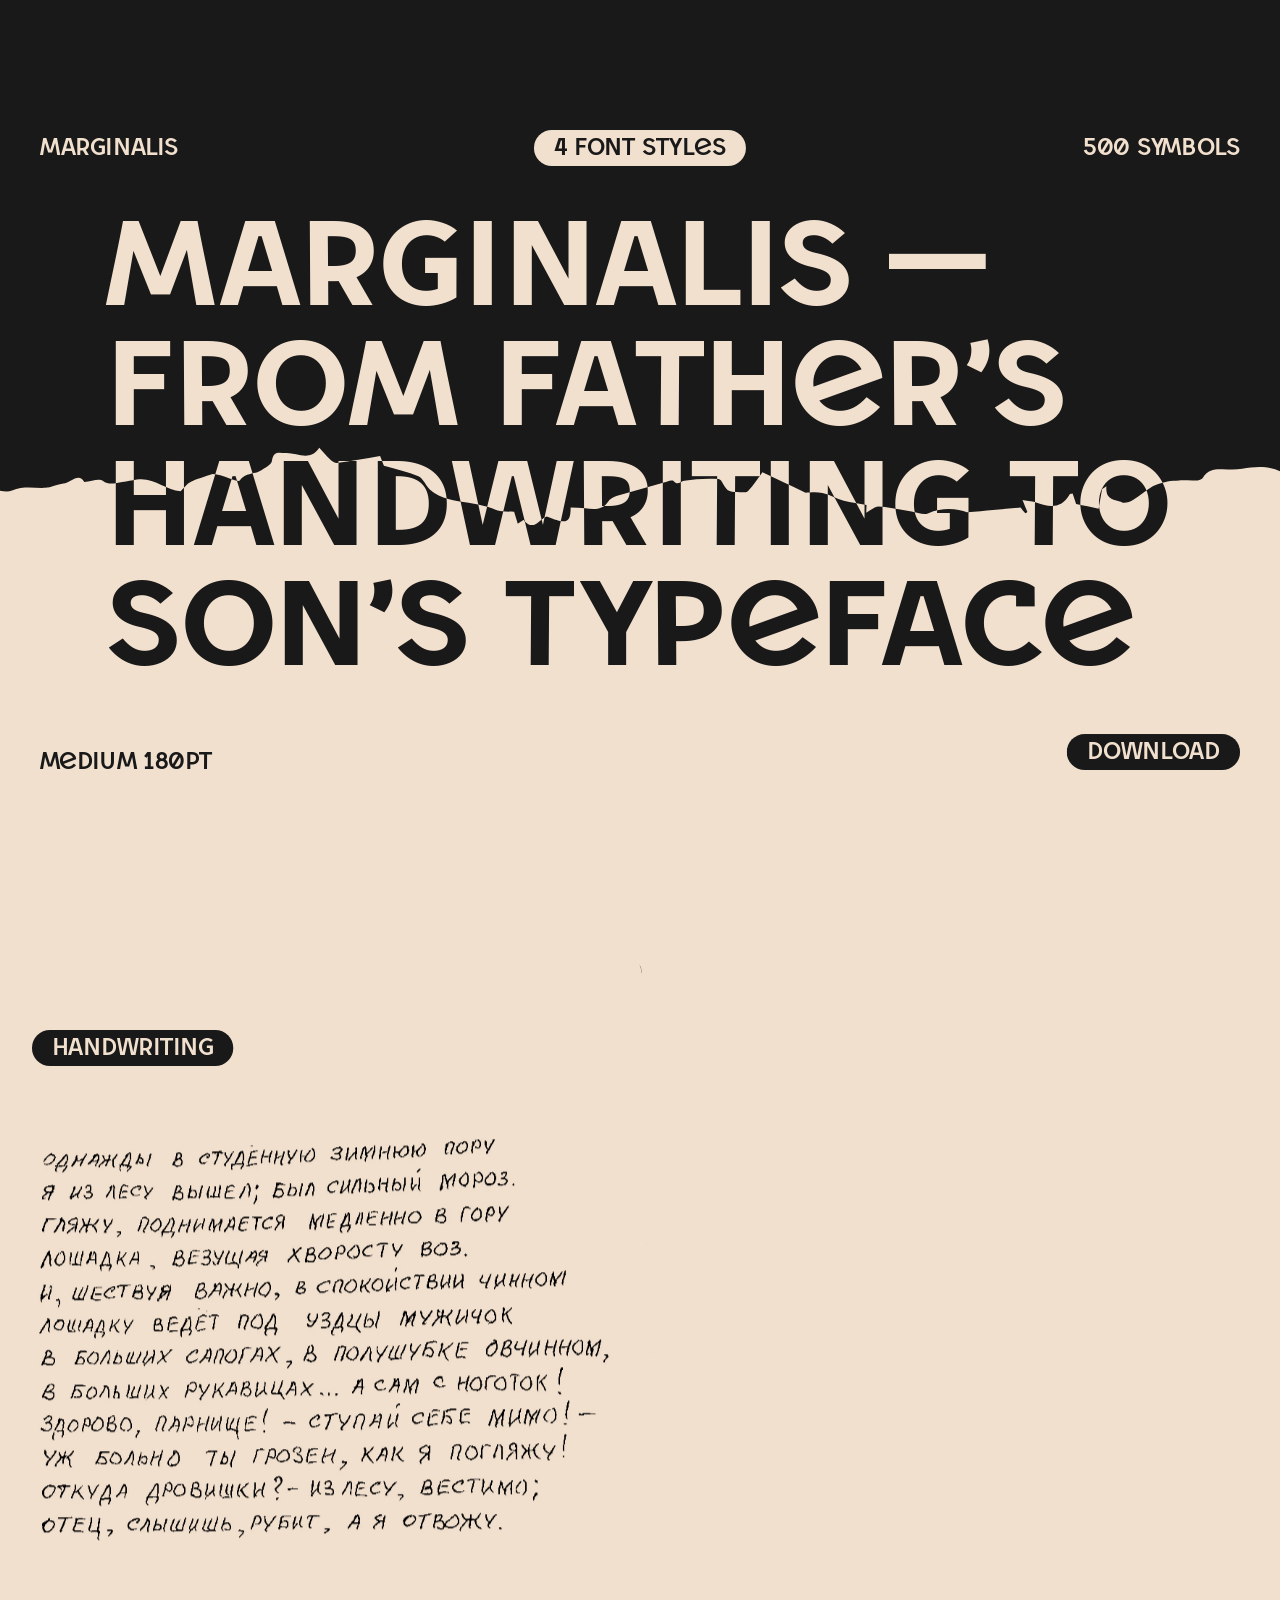
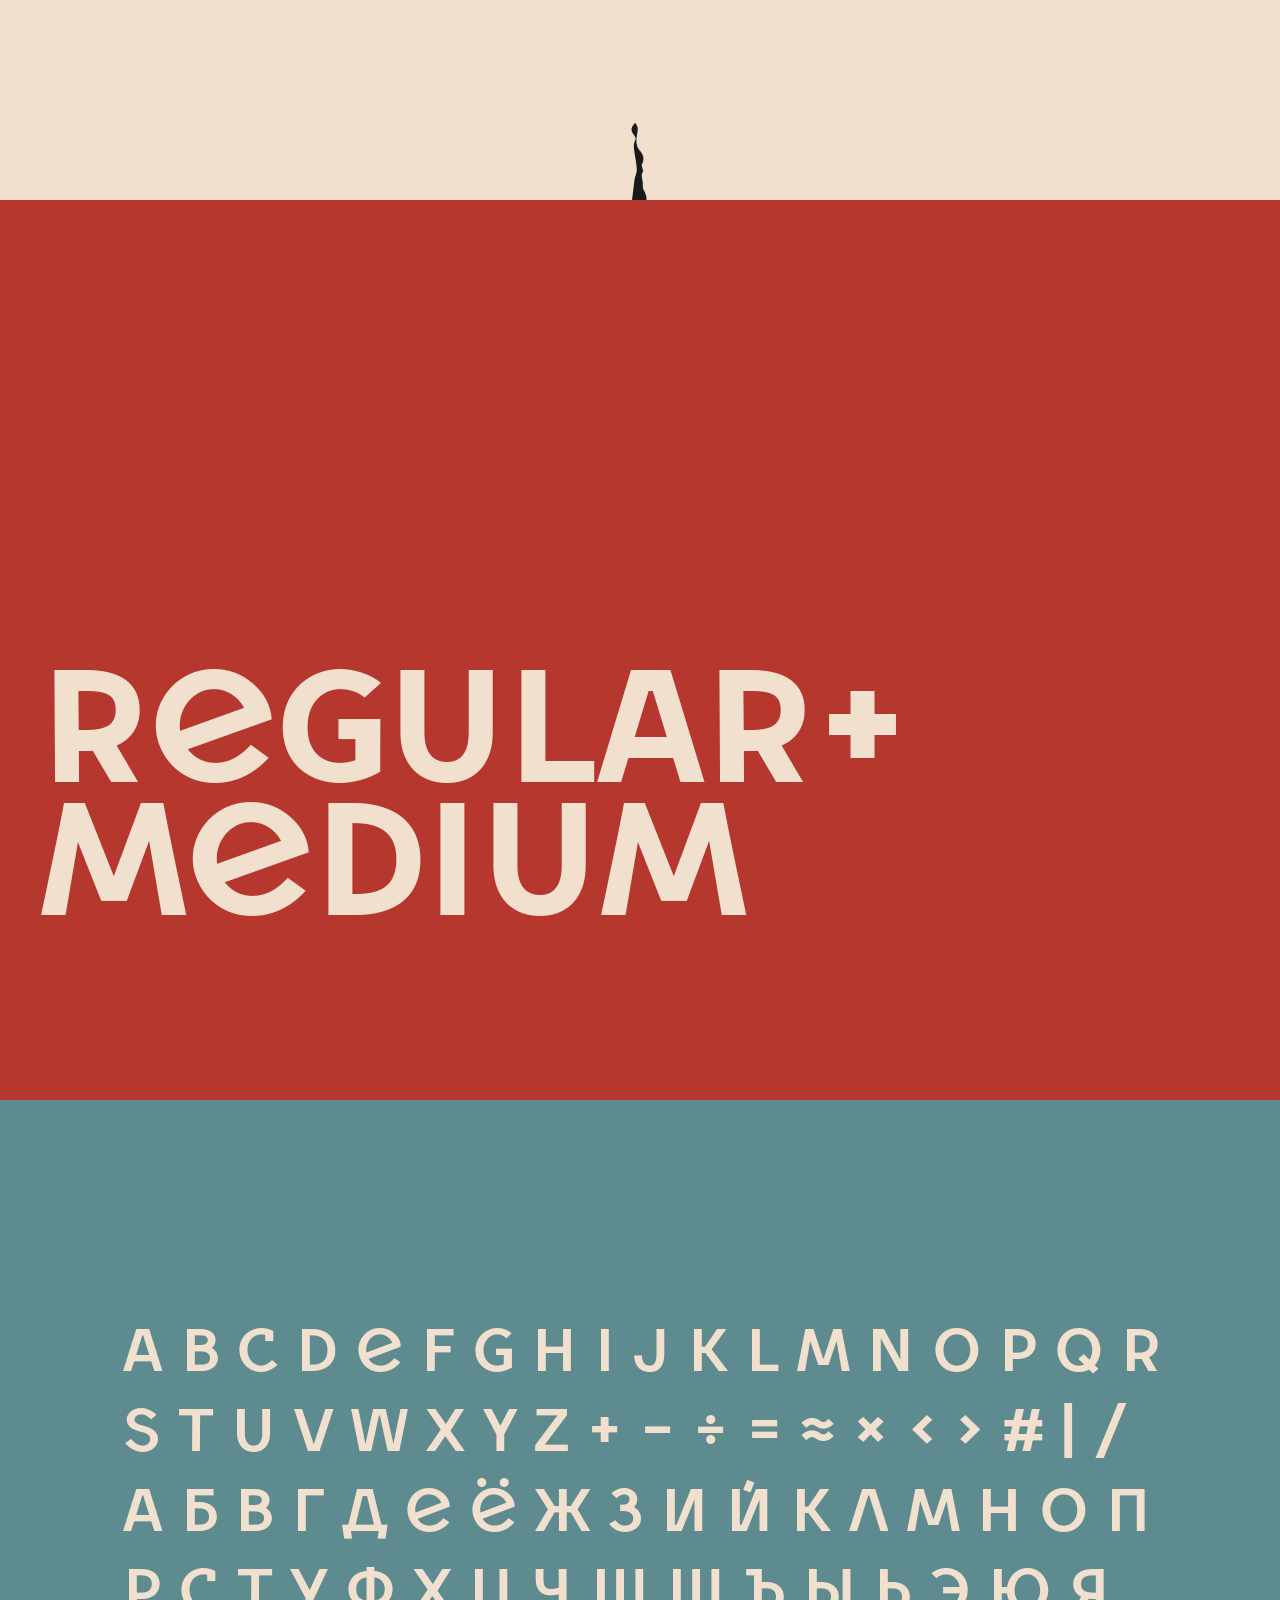
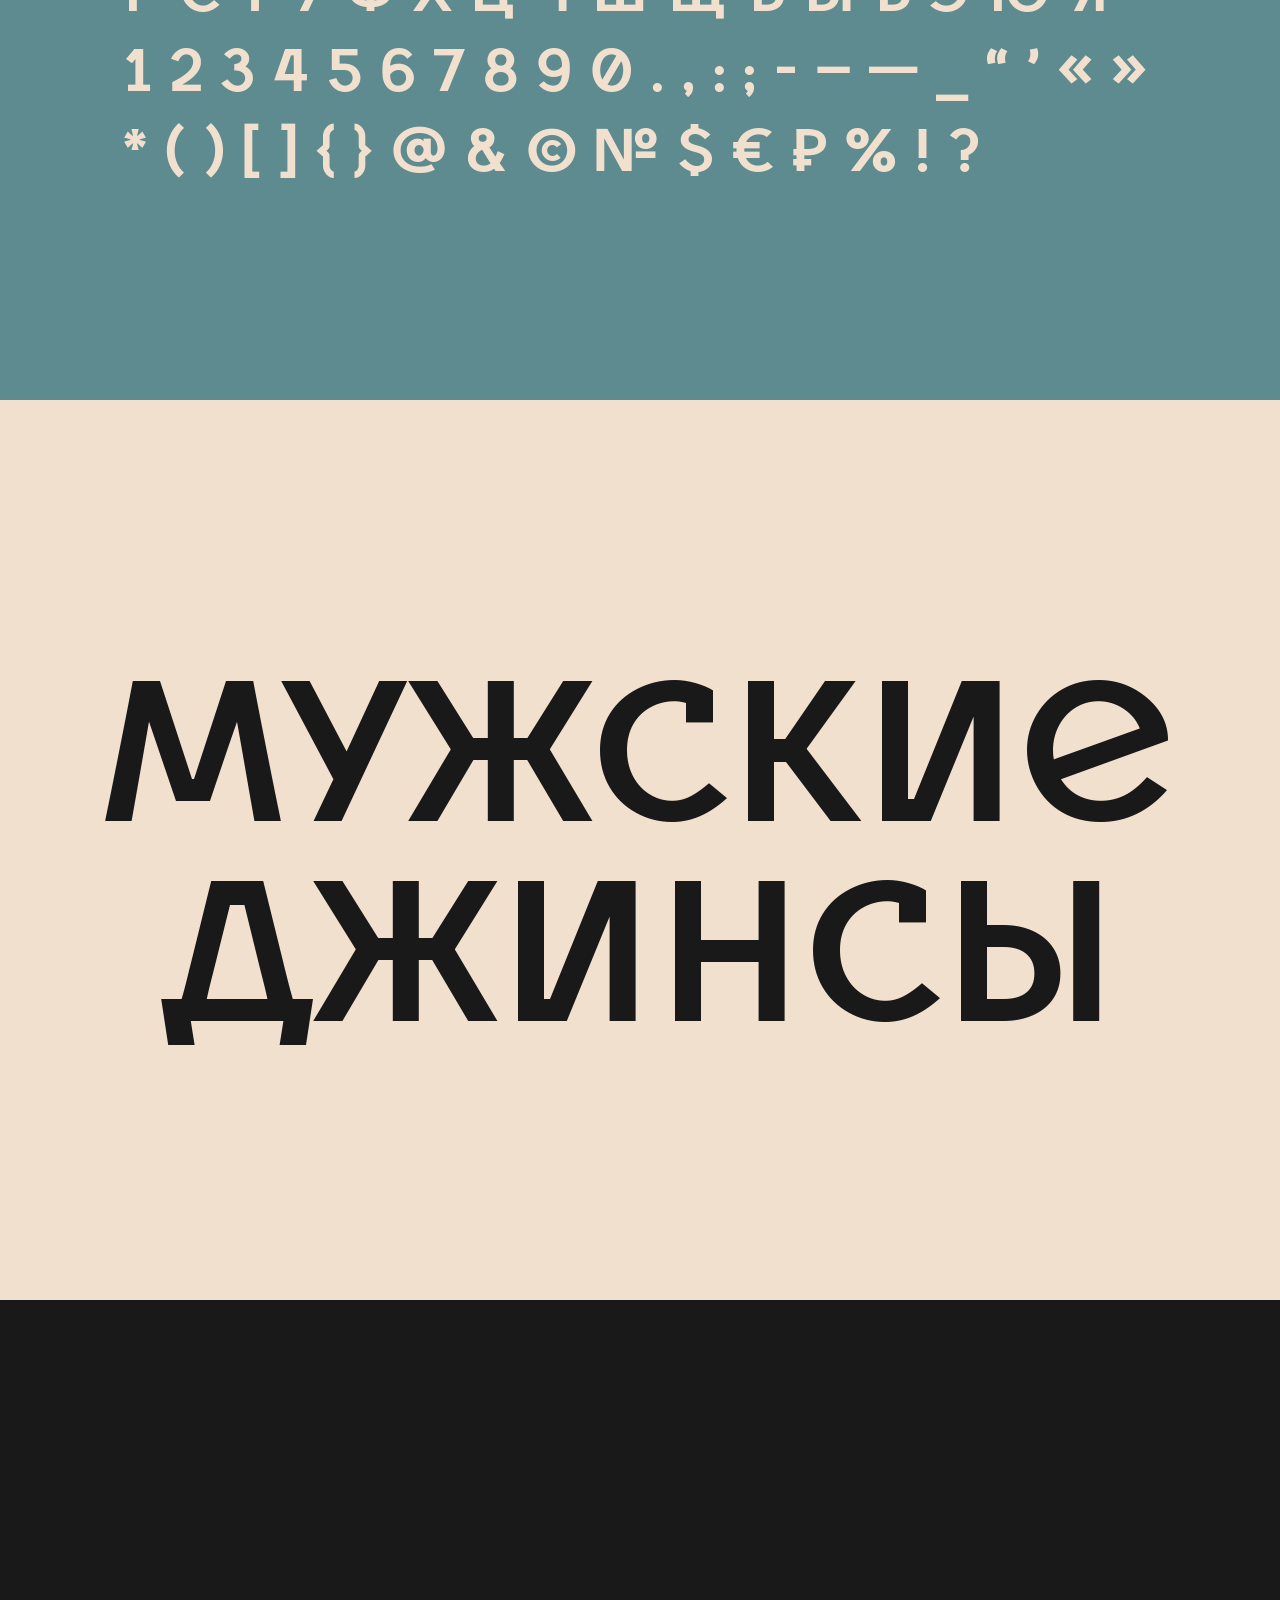
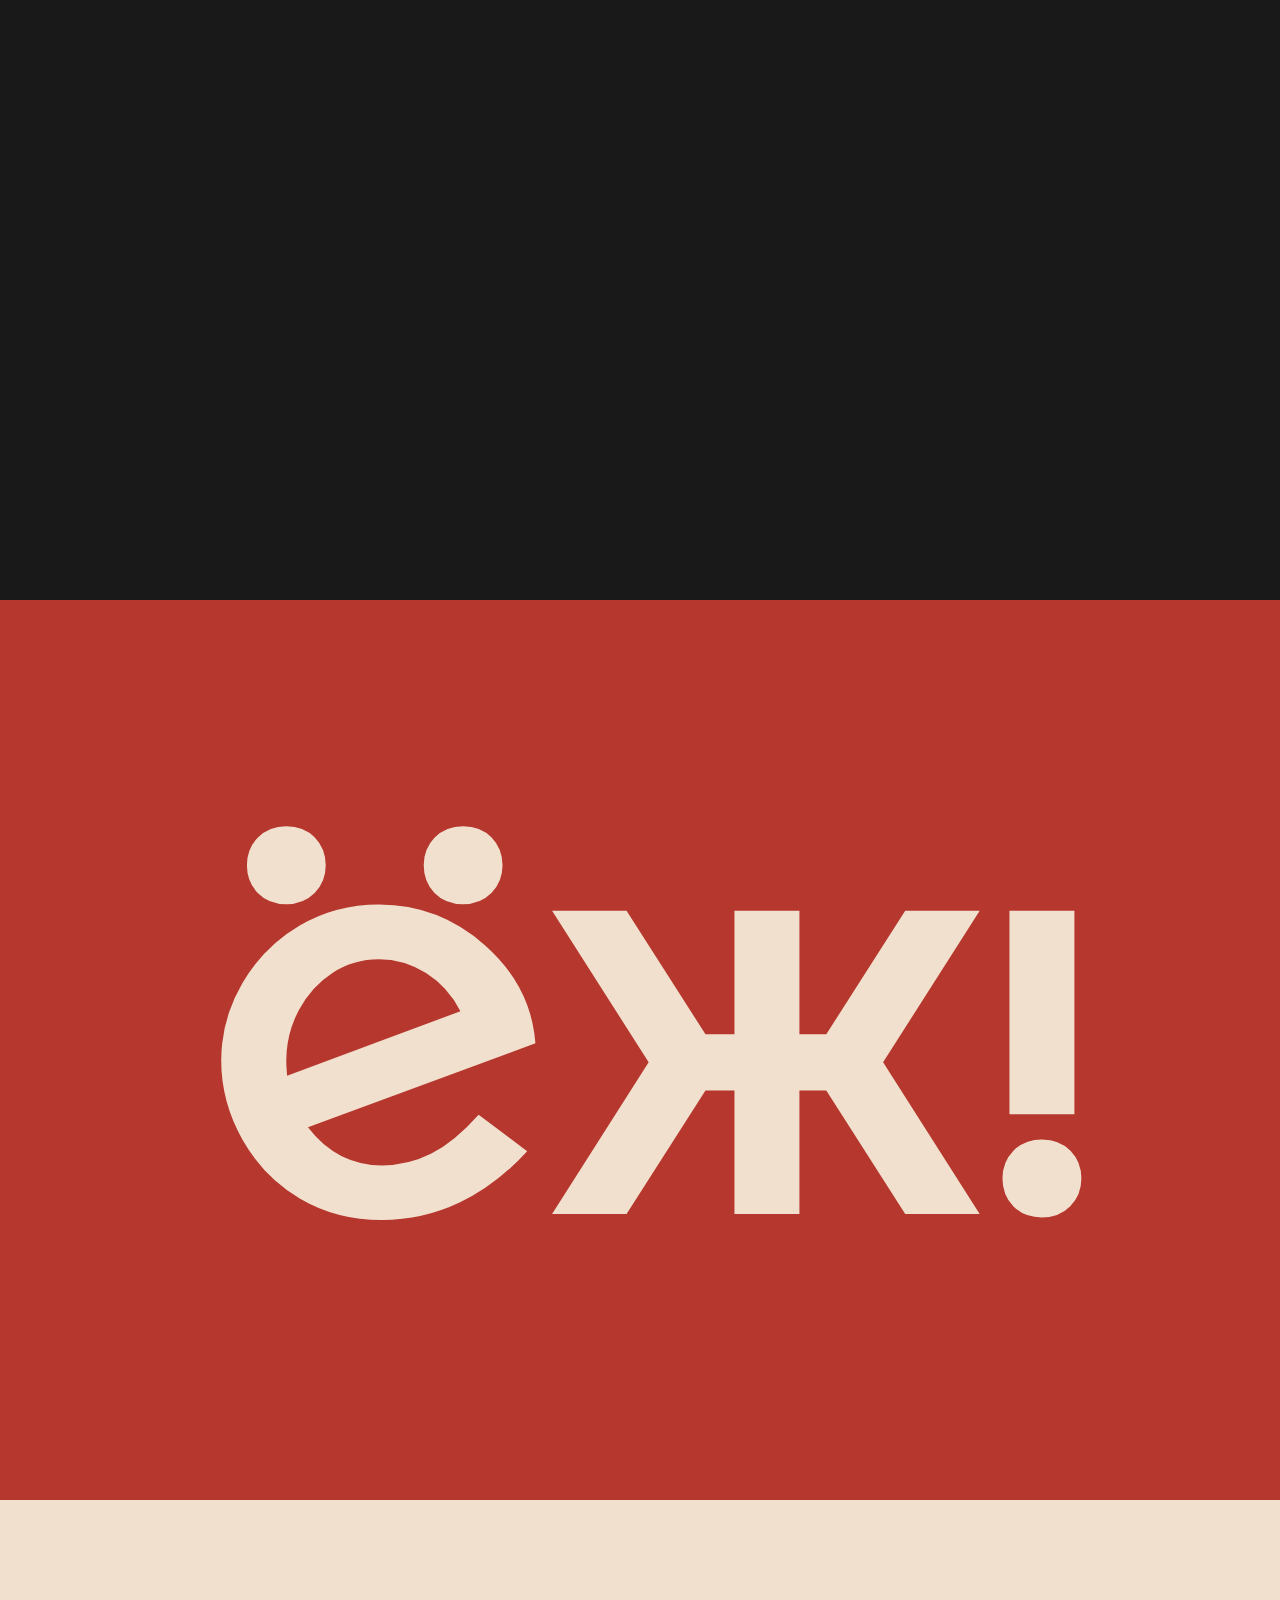
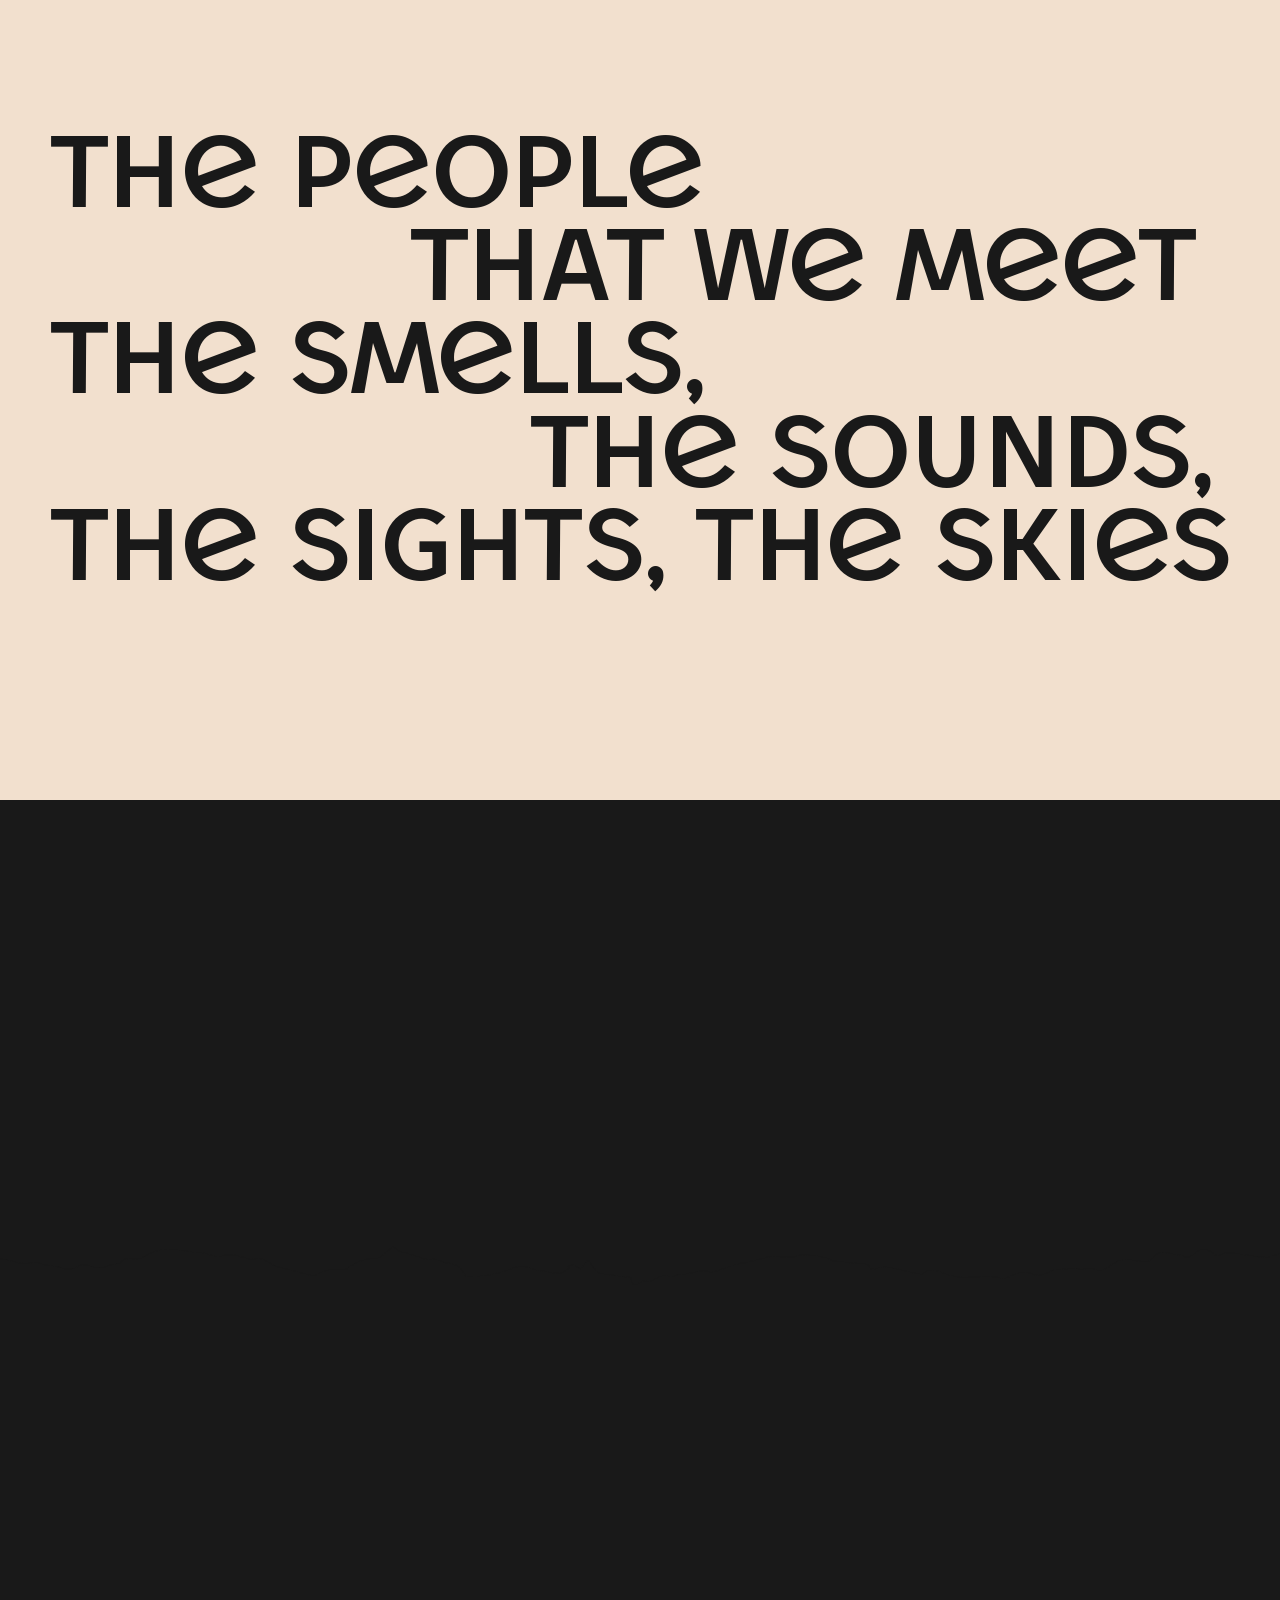
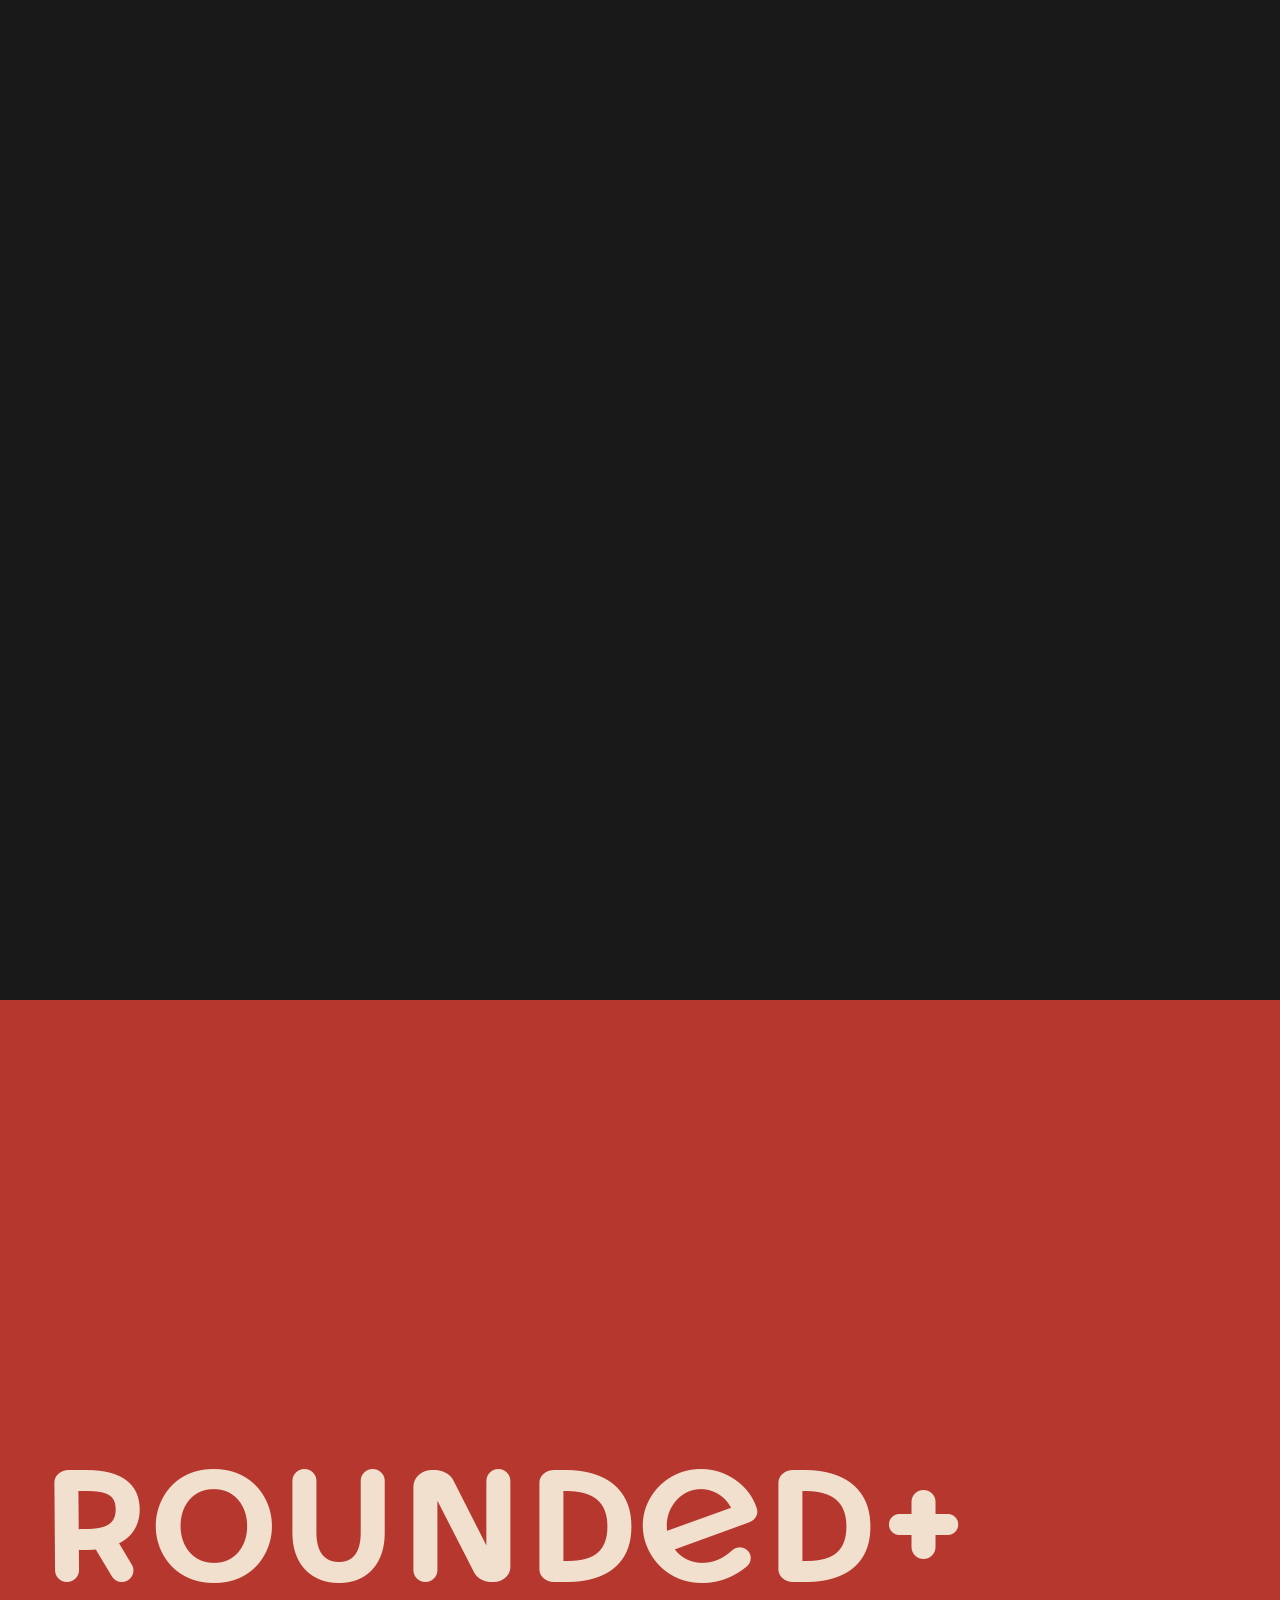
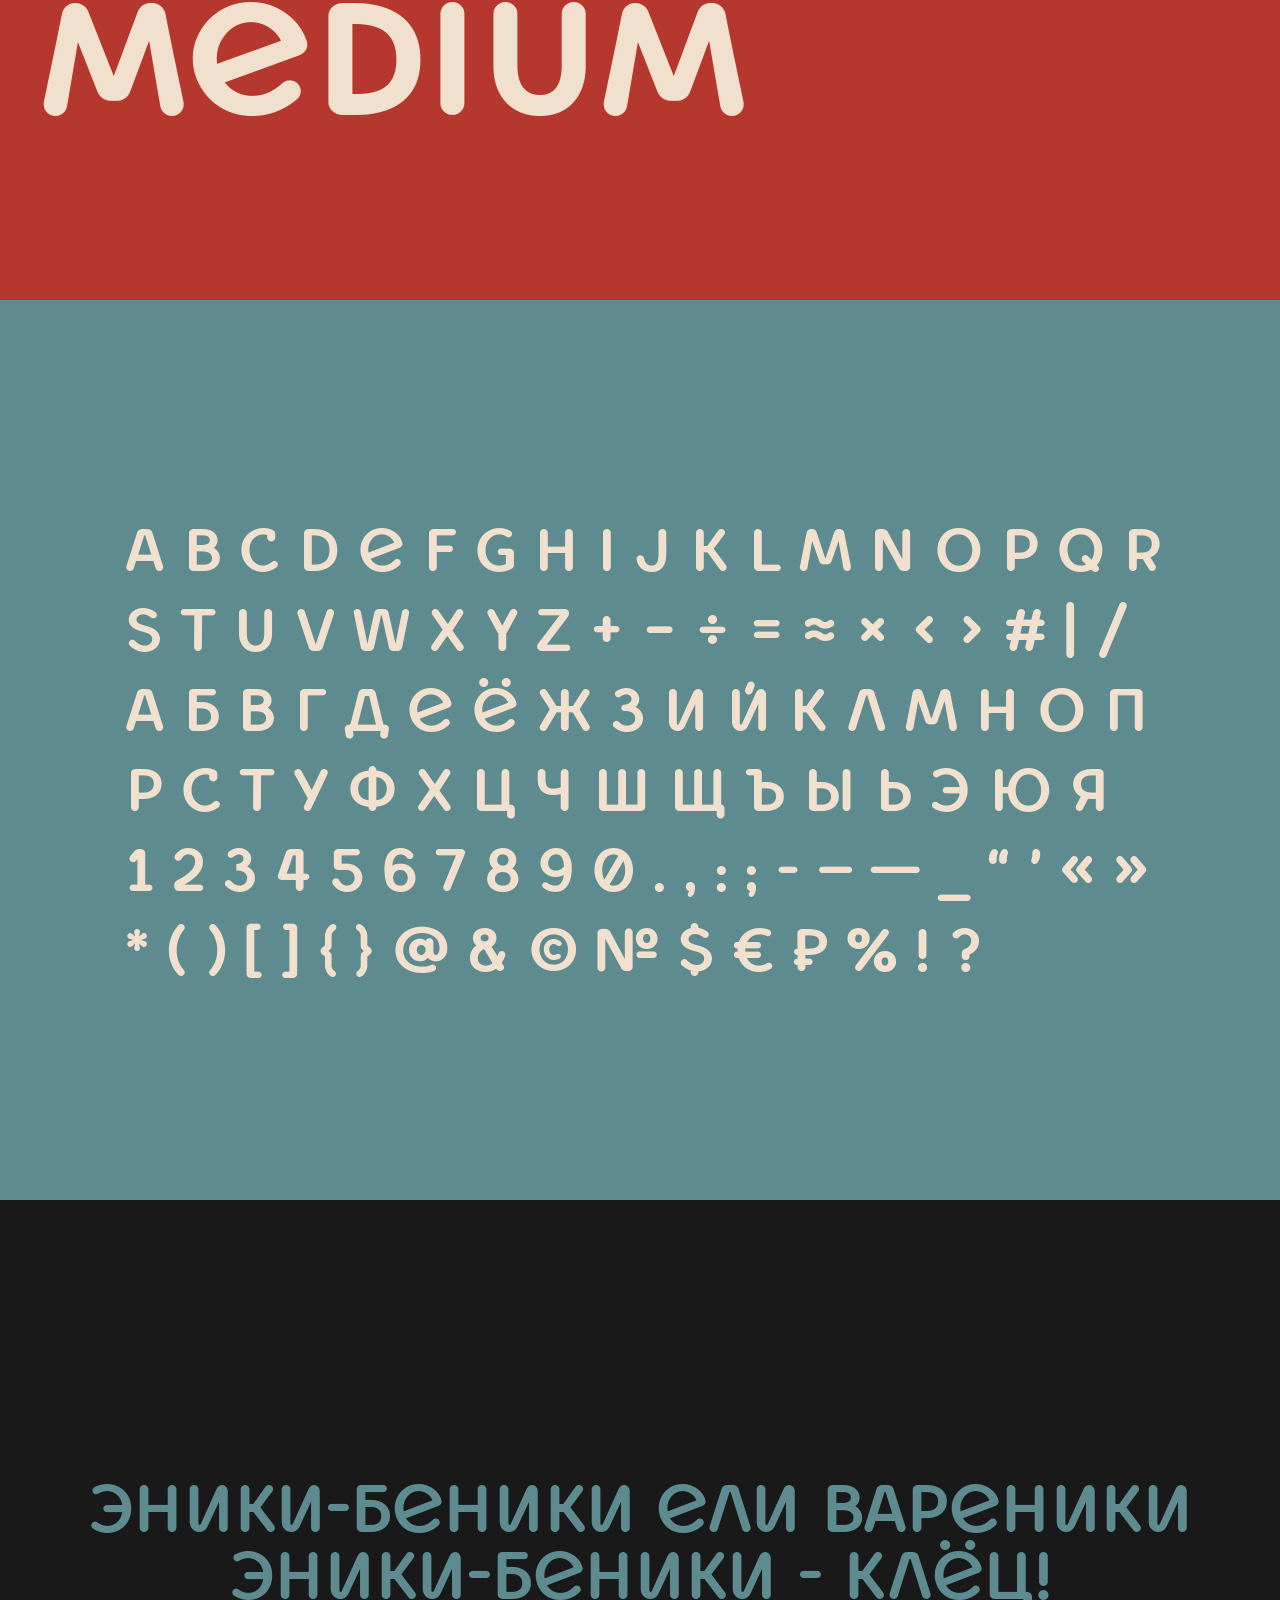
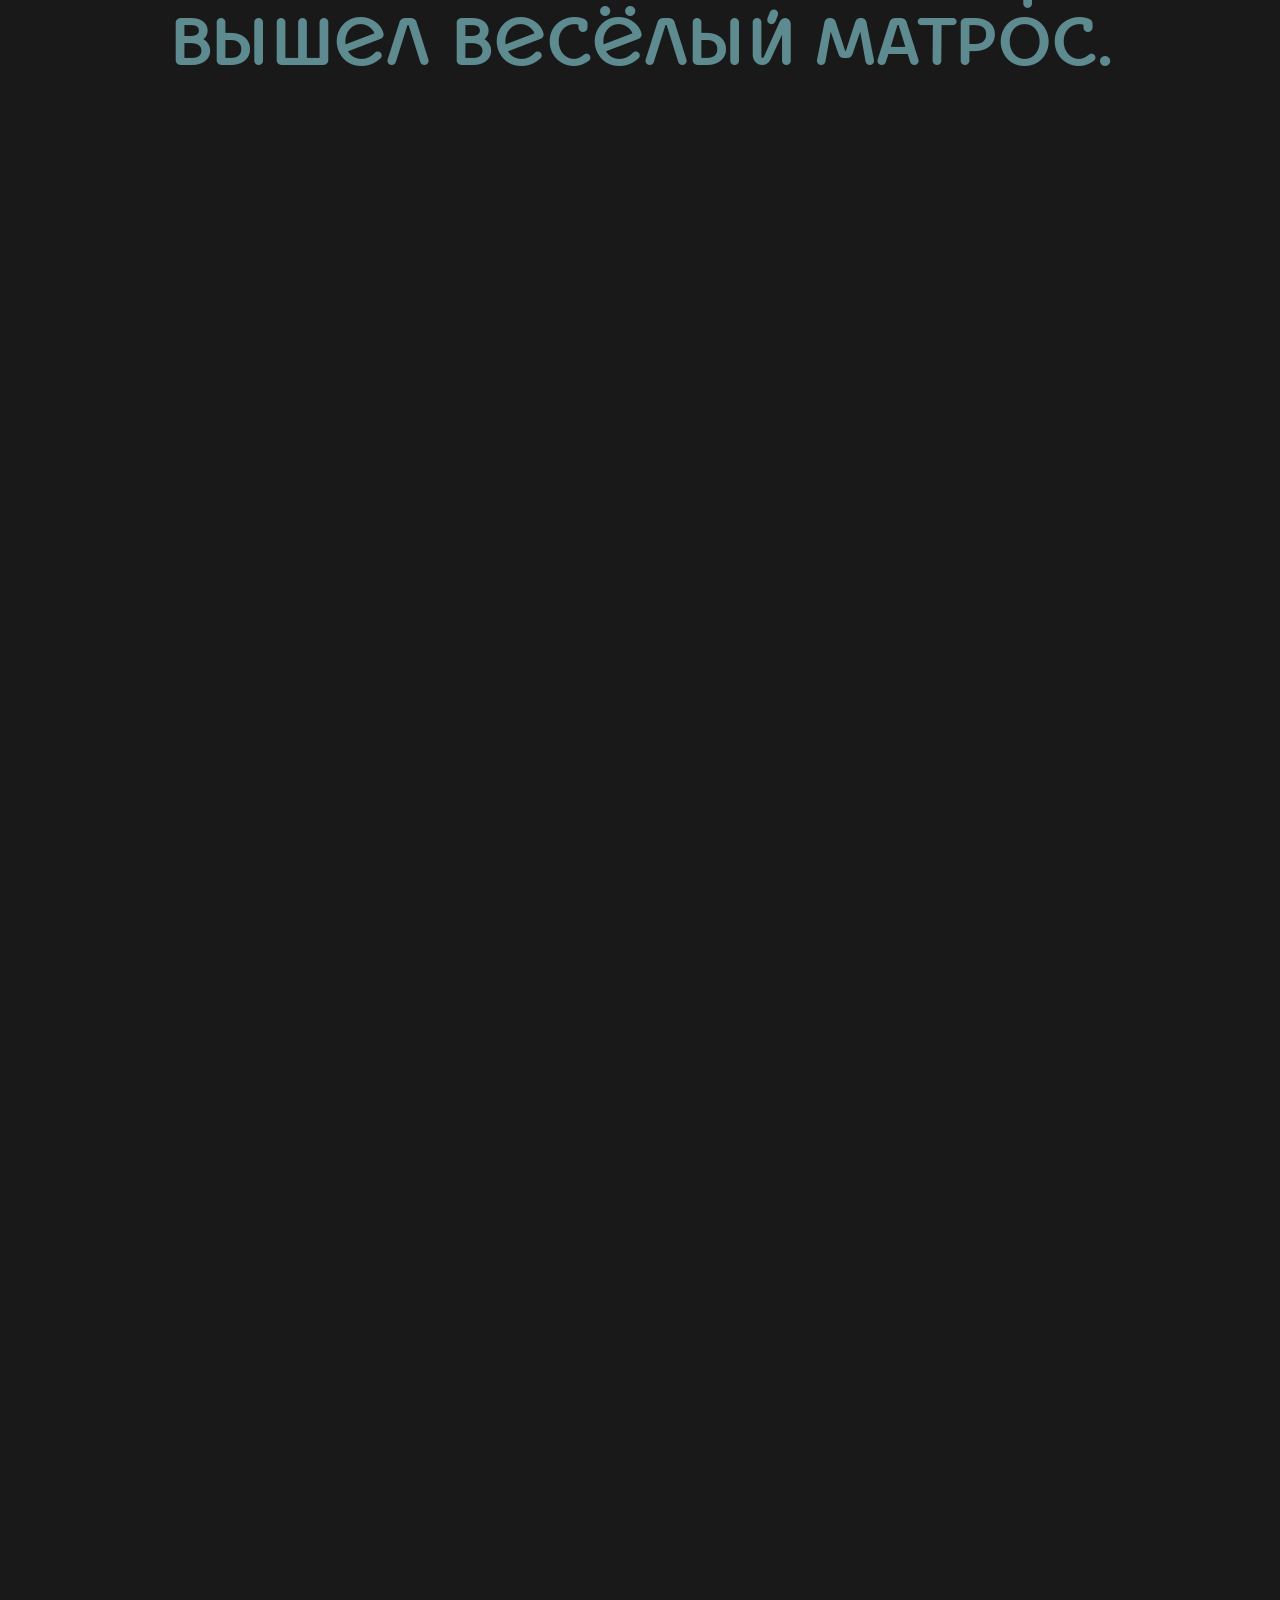
==== commit 15c7be5f: "Test page: video slide moves to second-to-last Co-Authored-By: Claude Opus 5.5 <noreply@anthropic.co" ====
--- a/test.html
+++ b/test.html
@@ -25,11 +25,11 @@
 <meta property="og:locale" content="ru_RU">
 <meta name="twitter:card" content="summary_large_image">
 <meta name="twitter:image" content="https://marginalis.art/og.jpg?v=1">
-<link rel="preload" href="fonts/Marginalis-Regular.woff2?v=20261016b" as="font" type="font/woff2" crossorigin>
-<link rel="preload" href="fonts/Marginalis-Medium.woff2?v=20261016b" as="font" type="font/woff2" crossorigin>
-<link rel="preload" href="fonts/Marginalis-Rounded.woff2?v=20261016b" as="font" type="font/woff2" crossorigin>
-<link rel="preload" href="fonts/Marginalis-RoundedMedium.woff2?v=20261016b" as="font" type="font/woff2" crossorigin>
-<link rel="stylesheet" href="styles.css?v=20261016b">
+<link rel="preload" href="fonts/Marginalis-Regular.woff2?v=20261016d" as="font" type="font/woff2" crossorigin>
+<link rel="preload" href="fonts/Marginalis-Medium.woff2?v=20261016d" as="font" type="font/woff2" crossorigin>
+<link rel="preload" href="fonts/Marginalis-Rounded.woff2?v=20261016d" as="font" type="font/woff2" crossorigin>
+<link rel="preload" href="fonts/Marginalis-RoundedMedium.woff2?v=20261016d" as="font" type="font/woff2" crossorigin>
+<link rel="stylesheet" href="styles.css?v=20261016d">
 <script>document.documentElement.classList.add('js')</script>
 </head>
 <body>
@@ -44,7 +44,7 @@
 <!-- 1 -->
 <section class="slide" id="s1" aria-label="Marginalis — from father’s handwriting to son’s typeface">
   <div class="stage">
-    <img class="abs paper" src="assets/s1-paper.svg?v=20261016b" alt="">
+    <img class="abs paper" src="assets/s1-paper.svg?v=20261016d" alt="">
     <h1 class="abs t title w-medium c-dark">
       <span class="ln a" style="--d:.1s">Marginalis —</span>
       <span class="ln a" style="--d:.22s">from father’s </span>
@@ -73,39 +73,23 @@
   </div>
 </section>
 
-<!-- video -->
-<section class="slide" id="sv" aria-label="Видео о шрифте">
-  <div class="stage" style="background:var(--dark)">
-    <img class="abs a" src="assets/s5-tape6.svg?v=20261016b" alt="" data-m="left:470px;top:1150px" style="left:1264.5px;top:798.4px;transform:rotate(-15.67deg);--anim:stick;--dur:.75s;--ez:cubic-bezier(.3,.7,.2,1);--fr:8deg;--d:.7s">
-    <button class="vcard a" type="button" aria-label="Смотреть видео со звуком" data-m="left:60px;top:640px;width:960px;height:540px" style="left:291px;top:187px;width:1338px;height:706px;--anim:drop;--fy:-200px;--fr:-4deg;--d:.1s">
-      <video class="vprev" src="assets/video/preview.mp4?v=20261016b" poster="assets/video/poster.jpg?v=20261016b" muted loop playsinline preload="auto" aria-hidden="true"></video>
-      <span class="vplay" aria-hidden="true"><svg viewBox="0 0 24 24"><path d="M8 5.5v13l10.5-6.5z" fill="currentColor"/></svg><span>смотреть со звуком</span></span>
-    </button>
-    <div class="rb clip a" data-m="left:40px;top:500px" style="left:206px;top:115px;width:160.929px;height:169.775px;--anim:fly;--fx:-400px;--fy:-200px;--d:.5s"><div style="transform:rotate(42.02deg)"><img src="assets/s5-clip60.svg?v=20261016b" alt=""></div></div>
-    <div class="rb clip a" data-m="left:180px;top:1260px" style="left:60px;top:734px;width:185.628px;height:119.095px;--anim:fly;--fx:-300px;--fy:300px;--d:.6s"><div style="transform:rotate(111.95deg)"><img src="assets/s5-clip61.svg?v=20261016b" alt=""></div></div>
-    <div class="rb clip a" data-m="left:60px;top:1220px" style="left:128px;top:565px;width:120.405px;height:185.497px;--anim:fly;--fx:-400px;--fy:100px;--d:.65s"><div style="transform:rotate(-22.48deg)"><img src="assets/s5-clip62.svg?v=20261016b" alt=""></div></div>
-    <div class="rb dot a" data-m="left:800px;top:560px" style="left:1580px;top:189px;width:156.896px;height:156.896px;--anim:pop;--d:.8s"><div style="transform:rotate(-19.42deg)"><img src="assets/s5-dot-red.svg?v=20261016b" alt=""><span class="t c-cream">5</span></div></div>
-    <div class="rb dot a" data-m="left:890px;top:480px" style="left:1645px;top:103px;width:138.15px;height:138.15px;--anim:pop;--d:.9s"><div style="transform:rotate(7.58deg)"><img src="assets/s5-dot-cream.svg?v=20261016b" alt=""><span class="t c-dark">4</span></div></div>
-  </div>
-</section>
-
 <!-- 7 -->
 <section class="slide" id="s7" aria-label="Marginalis vs handwriting">
   <div class="stage" style="background:var(--dark)">
     <div class="paper-side" style="position:absolute;inset:0">
       <div class="abs" data-m="display:none" style="left:-580px;top:-600px;width:1500px;height:2280px;background:var(--cream)"></div>
-      <img class="abs" src="assets/s7-paper.svg?v=20261016b" alt="" style="left:-123.92px;top:-220px;transform:scaleX(-1)" data-m="left:-13px;top:-353px;transform:rotate(-90deg)">
+      <img class="abs" src="assets/s7-paper.svg?v=20261016d" alt="" style="left:-123.92px;top:-220px;transform:scaleX(-1)" data-m="left:-13px;top:-353px;transform:rotate(-90deg)">
       <div class="chip bg-dark" style="left:198.59px;top:60px;transform:translateX(-50%)" data-m="left:60px;top:60px;transform:none"><span class="c-cream">handwriting</span></div>
-      <img class="abs a" data-m="left:503px;top:206px" src="assets/s7-dot.svg?v=20261016b" alt="" style="left:507px;top:224px;--anim:pop;--d:1.6s">
-      <img class="abs a" data-m="left:108px;top:312px" src="assets/s7-dot.svg?v=20261016b" alt="" style="left:112px;top:330px;--anim:pop;--d:1.75s">
-      <img class="abs a" data-m="left:380px;top:459px" src="assets/s7-dot.svg?v=20261016b" alt="" style="left:384px;top:477px;--anim:pop;--d:2.2s">
-      <img class="abs a" data-m="left:202px;top:413px" src="assets/s7-dot.svg?v=20261016b" alt="" style="left:206px;top:431px;--anim:pop;--d:1.9s">
-      <img class="abs a" data-m="left:563px;top:395px" src="assets/s7-dot.svg?v=20261016b" alt="" style="left:567px;top:413px;--anim:pop;--d:2.05s">
-      <img class="abs a" data-m="left:93px;top:565px" src="assets/s7-dot.svg?v=20261016b" alt="" style="left:97px;top:583px;--anim:pop;--d:2.35s">
-      <img class="abs a" data-m="left:722px;top:602px" src="assets/s7-dot.svg?v=20261016b" alt="" style="left:726px;top:620px;--anim:pop;--d:2.5s">
-      <img class="abs a" data-m="left:379px;top:760px" src="assets/s7-dot.svg?v=20261016b" alt="" style="left:383px;top:778px;--anim:pop;--d:2.8s">
-      <img class="abs a" data-m="left:159px;top:714px" src="assets/s7-dot.svg?v=20261016b" alt="" style="left:163px;top:732px;--anim:pop;--d:2.65s">
-      <img class="abs" src="assets/s7-photo.webp?v=20261016b" alt="Рукописный текст отца" data-m="left:20px;top:170px" style="left:24px;top:188px;width:918px;height:638px;object-fit:cover;object-position:top;mix-blend-mode:multiply">
+      <img class="abs a" data-m="left:503px;top:206px" src="assets/s7-dot.svg?v=20261016d" alt="" style="left:507px;top:224px;--anim:pop;--d:1.6s">
+      <img class="abs a" data-m="left:108px;top:312px" src="assets/s7-dot.svg?v=20261016d" alt="" style="left:112px;top:330px;--anim:pop;--d:1.75s">
+      <img class="abs a" data-m="left:380px;top:459px" src="assets/s7-dot.svg?v=20261016d" alt="" style="left:384px;top:477px;--anim:pop;--d:2.2s">
+      <img class="abs a" data-m="left:202px;top:413px" src="assets/s7-dot.svg?v=20261016d" alt="" style="left:206px;top:431px;--anim:pop;--d:1.9s">
+      <img class="abs a" data-m="left:563px;top:395px" src="assets/s7-dot.svg?v=20261016d" alt="" style="left:567px;top:413px;--anim:pop;--d:2.05s">
+      <img class="abs a" data-m="left:93px;top:565px" src="assets/s7-dot.svg?v=20261016d" alt="" style="left:97px;top:583px;--anim:pop;--d:2.35s">
+      <img class="abs a" data-m="left:722px;top:602px" src="assets/s7-dot.svg?v=20261016d" alt="" style="left:726px;top:620px;--anim:pop;--d:2.5s">
+      <img class="abs a" data-m="left:379px;top:760px" src="assets/s7-dot.svg?v=20261016d" alt="" style="left:383px;top:778px;--anim:pop;--d:2.8s">
+      <img class="abs a" data-m="left:159px;top:714px" src="assets/s7-dot.svg?v=20261016d" alt="" style="left:163px;top:732px;--anim:pop;--d:2.65s">
+      <img class="abs" src="assets/s7-photo.webp?v=20261016d" alt="Рукописный текст отца" data-m="left:20px;top:170px" style="left:24px;top:188px;width:918px;height:638px;object-fit:cover;object-position:top;mix-blend-mode:multiply">
     </div>
     <div class="chip bg-cream a" data-m="left:60px;top:1030px" style="left:1040px;top:60px;--anim:fadeDown"><span class="c-dark">Marginalis</span></div>
     <div class="abs t c-cream" data-m="left:60px;top:1170px;font-size:36px;line-height:54px" style="left:1040px;top:246px;font-size:33.75px;line-height:50px">
@@ -132,12 +116,12 @@
     <h2 class="abs t w-medium c-cream" data-split style="left:60px;bottom:142px;font-size:240px;line-height:200px;--base:.3s;--step:.05s" data-m="bottom:300px;font-size:172px;line-height:165px"><span class="ln">regular+</span><span class="ln">medium</span></h2>
     <p class="abs t lbl c-cream a" style="left:60px;top:996px;--d:1s" data-m="top:1830px">Marginalis medium 240pt</p>
     <p class="abs t c-cream a" style="left:60px;top:60px;font-size:45px;line-height:140px;--anim:fadeDown">part 1:</p>
-    <div class="rb clip a" data-m="auto" style="left:1574px;top:643px;width:182.638px;height:77.412px;--anim:fly;--fx:500px;--fy:-200px;--fr:220deg;--dur:1.1s;--d:.5s"><div style="transform:rotate(96.75deg)"><img src="assets/s2-clip63.svg?v=20261016b" alt=""></div></div>
-    <div class="rb clip a" data-m="auto" style="left:316px;top:196px;width:181.984px;height:74.441px;--anim:fly;--fx:-200px;--fy:-500px;--fr:-200deg;--dur:1.1s;--d:.35s"><div style="transform:rotate(-84.25deg)"><img src="assets/s2-clip67.svg?v=20261016b" alt=""></div></div>
-    <div class="rb clip a" data-m="auto" style="left:97px;top:123px;width:186.097px;height:110.235px;--anim:fly;--fx:-400px;--fy:-300px;--fr:180deg;--dur:1.1s;--d:.2s"><div style="transform:rotate(-108.49deg)"><img src="assets/s2-clip65.svg?v=20261016b" alt=""></div></div>
-    <div class="rb clip a" data-m="auto" style="left:1730px;top:378px;width:137.138px;height:182.176px;--anim:fly;--fx:400px;--fy:-400px;--fr:-160deg;--dur:1.1s;--d:.45s"><div style="transform:rotate(29.63deg)"><img src="assets/s2-clip68.svg?v=20261016b" alt=""></div></div>
-    <div class="rb clip a" data-m="auto" style="left:1750px;top:893px;width:170.171px;height:160.438px;--anim:fly;--fx:300px;--fy:400px;--fr:200deg;--dur:1.1s;--d:.6s"><div style="transform:rotate(48.28deg)"><img src="assets/s2-clip64.svg?v=20261016b" alt=""></div></div>
-    <div class="rb clip a" data-m="auto" style="left:97px;top:233px;width:170.171px;height:160.438px;--anim:fly;--fx:-500px;--fy:100px;--fr:-240deg;--dur:1.1s;--d:.3s"><div style="transform:rotate(48.28deg)"><img src="assets/s2-clip64.svg?v=20261016b" alt=""></div></div>
+    <div class="rb clip a" data-m="auto" style="left:1574px;top:643px;width:182.638px;height:77.412px;--anim:fly;--fx:500px;--fy:-200px;--fr:220deg;--dur:1.1s;--d:.5s"><div style="transform:rotate(96.75deg)"><img src="assets/s2-clip63.svg?v=20261016d" alt=""></div></div>
+    <div class="rb clip a" data-m="auto" style="left:316px;top:196px;width:181.984px;height:74.441px;--anim:fly;--fx:-200px;--fy:-500px;--fr:-200deg;--dur:1.1s;--d:.35s"><div style="transform:rotate(-84.25deg)"><img src="assets/s2-clip67.svg?v=20261016d" alt=""></div></div>
+    <div class="rb clip a" data-m="auto" style="left:97px;top:123px;width:186.097px;height:110.235px;--anim:fly;--fx:-400px;--fy:-300px;--fr:180deg;--dur:1.1s;--d:.2s"><div style="transform:rotate(-108.49deg)"><img src="assets/s2-clip65.svg?v=20261016d" alt=""></div></div>
+    <div class="rb clip a" data-m="auto" style="left:1730px;top:378px;width:137.138px;height:182.176px;--anim:fly;--fx:400px;--fy:-400px;--fr:-160deg;--dur:1.1s;--d:.45s"><div style="transform:rotate(29.63deg)"><img src="assets/s2-clip68.svg?v=20261016d" alt=""></div></div>
+    <div class="rb clip a" data-m="auto" style="left:1750px;top:893px;width:170.171px;height:160.438px;--anim:fly;--fx:300px;--fy:400px;--fr:200deg;--dur:1.1s;--d:.6s"><div style="transform:rotate(48.28deg)"><img src="assets/s2-clip64.svg?v=20261016d" alt=""></div></div>
+    <div class="rb clip a" data-m="auto" style="left:97px;top:233px;width:170.171px;height:160.438px;--anim:fly;--fx:-500px;--fy:100px;--fr:-240deg;--dur:1.1s;--d:.3s"><div style="transform:rotate(48.28deg)"><img src="assets/s2-clip64.svg?v=20261016d" alt=""></div></div>
   </div>
 </section>
 
@@ -160,27 +144,27 @@
 <!-- 4 -->
 <section class="slide" id="s4" aria-label="Details: мужские джинсы">
   <div class="stage" style="background:var(--cream)">
-    <img class="abs a" src="assets/s4-hline.svg?v=20261016b" alt="" data-m="left:-295px;top:1077.5px" style="left:125px;top:792.5px;--anim:wipeX;--dur:1.2s;--d:.3s">
-    <img class="abs a" src="assets/s4-hline.svg?v=20261016b" alt="" data-m="left:-295px;top:958.5px" style="left:125px;top:585.5px;--anim:wipeX;--dur:1.2s;--d:.2s">
-    <img class="abs a" src="assets/s4-hline.svg?v=20261016b" alt="" data-m="left:-295px;top:877.5px" style="left:125px;top:492.5px;--anim:wipeX;--dur:1.2s;--d:.1s">
-    <img class="abs a" src="assets/s4-hline.svg?v=20261016b" alt="" data-m="left:-295px;top:758.5px" style="left:125px;top:285.5px;--anim:wipeX;--dur:1.2s;--d:0s">
+    <img class="abs a" src="assets/s4-hline.svg?v=20261016d" alt="" data-m="left:-295px;top:1077.5px" style="left:125px;top:792.5px;--anim:wipeX;--dur:1.2s;--d:.3s">
+    <img class="abs a" src="assets/s4-hline.svg?v=20261016d" alt="" data-m="left:-295px;top:958.5px" style="left:125px;top:585.5px;--anim:wipeX;--dur:1.2s;--d:.2s">
+    <img class="abs a" src="assets/s4-hline.svg?v=20261016d" alt="" data-m="left:-295px;top:877.5px" style="left:125px;top:492.5px;--anim:wipeX;--dur:1.2s;--d:.1s">
+    <img class="abs a" src="assets/s4-hline.svg?v=20261016d" alt="" data-m="left:-295px;top:758.5px" style="left:125px;top:285.5px;--anim:wipeX;--dur:1.2s;--d:0s">
     <p class="abs t lbl c-dark a" style="left:1558px;top:169px;--anim:fadeIn;--d:2.4s" data-m="font-size:34px;line-height:44px;left:884px;top:650px"><span class="ln">unicase </span><span class="ln">e form</span></p>
     <p class="abs t lbl c-dark a" style="left:1127px;top:169px;--anim:fadeIn;--d:2.25s" data-m="font-size:34px;line-height:44px;left:auto;right:464.7px;top:650px;text-align:right"><span class="ln">low</span><span class="ln">contrast</span></p>
     <p class="abs t lbl c-dark a" style="left:627px;top:169px;--anim:fadeIn;--d:1.8s" data-m="font-size:34px;line-height:44px;left:auto;right:748.1px;top:650px;text-align:right"><span class="ln">letters </span><span class="ln">with crossbar</span></p>
     <p class="abs t lbl c-dark a" style="left:1243px;bottom:170px;--anim:fadeIn;--d:2.1s" data-m="font-size:34px;line-height:44px;left:703.5px;bottom:727px"><span class="ln">vertical</span><span class="ln">terminal</span></p>
     <p class="abs t lbl c-dark a" style="left:799px;bottom:170px;--anim:fadeIn;--d:1.95s" data-m="font-size:34px;line-height:44px;left:auto;right:650.6px;bottom:727px;text-align:right"><span class="ln">Squarish </span><span class="ln">letterforms</span></p>
-    <img class="abs a" src="assets/s4-vline.svg?v=20261016b" alt="" data-m="left:870px;top:650px" style="left:1543.5px;top:169px;--anim:wipeY;--dur:.5s;--d:2.3s">
-    <img class="abs a" src="assets/s4-vline.svg?v=20261016b" alt="" data-m="left:625.8px;top:650px" style="left:1112.5px;top:169px;--anim:wipeY;--dur:.5s;--d:2.15s">
-    <img class="abs a" src="assets/s4-vline.svg?v=20261016b" alt="" data-m="left:342.4px;top:650px" style="left:612.5px;top:169px;--anim:wipeY;--dur:.5s;--d:1.7s">
-    <img class="abs a" src="assets/s4-vline.svg?v=20261016b" alt="" data-m="left:691.5px;top:1090px" style="left:1228.5px;top:807px;--anim:wipeUp;--dur:.5s;--d:2s">
-    <img class="abs a" src="assets/s4-vline.svg?v=20261016b" alt="" data-m="left:439.9px;top:1090px" style="left:784.5px;top:807px;--anim:wipeUp;--dur:.5s;--d:1.85s">
+    <img class="abs a" src="assets/s4-vline.svg?v=20261016d" alt="" data-m="left:870px;top:650px" style="left:1543.5px;top:169px;--anim:wipeY;--dur:.5s;--d:2.3s">
+    <img class="abs a" src="assets/s4-vline.svg?v=20261016d" alt="" data-m="left:625.8px;top:650px" style="left:1112.5px;top:169px;--anim:wipeY;--dur:.5s;--d:2.15s">
+    <img class="abs a" src="assets/s4-vline.svg?v=20261016d" alt="" data-m="left:342.4px;top:650px" style="left:612.5px;top:169px;--anim:wipeY;--dur:.5s;--d:1.7s">
+    <img class="abs a" src="assets/s4-vline.svg?v=20261016d" alt="" data-m="left:691.5px;top:1090px" style="left:1228.5px;top:807px;--anim:wipeUp;--dur:.5s;--d:2s">
+    <img class="abs a" src="assets/s4-vline.svg?v=20261016d" alt="" data-m="left:439.9px;top:1090px" style="left:784.5px;top:807px;--anim:wipeUp;--dur:.5s;--d:1.85s">
     <p class="abs t lbl c-dark a" style="left:125px;top:886px;--d:2.6s" data-m="left:60px;top:1700px">Marginalis regular 300pt</p>
     <h2 class="abs t c-dark" data-split style="left:960px;top:285.5px;transform:translateX(-50%);font-size:300px;line-height:300px;text-align:center;--base:.6s;--step:.05s" data-m="left:540px;top:760px;font-size:170px;line-height:200px">
       <span class="ln">мужские</span><span class="ln">джинсы</span>
     </h2>
-    <img class="abs a" src="assets/s4-circle.svg?v=20261016b" alt="" data-m="left:341.7px;top:762px;transform:scale(.5667)" style="left:654px;top:333px;--anim:pop;--d:1.6s">
-    <img class="abs a" src="assets/s4-circle.svg?v=20261016b" alt="" data-m="left:714.8px;top:893.5px;transform:scale(.5667)" style="left:1312px;top:565px;--anim:pop;--d:1.75s">
-    <img class="abs a" src="assets/s4-circle.svg?v=20261016b" alt="" data-m="left:406.8px;top:973.4px;transform:scale(.5667)" style="left:769px;top:706px;--anim:pop;--d:1.9s">
+    <img class="abs a" src="assets/s4-circle.svg?v=20261016d" alt="" data-m="left:341.7px;top:762px;transform:scale(.5667)" style="left:654px;top:333px;--anim:pop;--d:1.6s">
+    <img class="abs a" src="assets/s4-circle.svg?v=20261016d" alt="" data-m="left:714.8px;top:893.5px;transform:scale(.5667)" style="left:1312px;top:565px;--anim:pop;--d:1.75s">
+    <img class="abs a" src="assets/s4-circle.svg?v=20261016d" alt="" data-m="left:406.8px;top:973.4px;transform:scale(.5667)" style="left:769px;top:706px;--anim:pop;--d:1.9s">
   </div>
 </section>
 
@@ -188,80 +172,80 @@
 <section class="slide" id="s5" aria-label="Back home — collage">
   <div class="stage" style="background:var(--dark)">
     <div class="beads" style="position:absolute;inset:0;pointer-events:none" data-m="transform:translate(-689.8px,726.5px)">
-      <img class="abs a" src="assets/s5-bead.svg?v=20261016b" alt="" style="left:1236px;top:808px;--anim:pop;--dur:.4s;--d:1.6s">
-      <img class="abs a" src="assets/s5-bead.svg?v=20261016b" alt="" style="left:1252px;top:819px;--anim:pop;--dur:.4s;--d:1.64s">
-      <img class="abs a" src="assets/s5-bead.svg?v=20261016b" alt="" style="left:1265px;top:832px;--anim:pop;--dur:.4s;--d:1.68s">
-      <img class="abs a" src="assets/s5-bead.svg?v=20261016b" alt="" style="left:1277px;top:847px;--anim:pop;--dur:.4s;--d:1.72s">
-      <img class="abs a" src="assets/s5-bead.svg?v=20261016b" alt="" style="left:1280px;top:866px;--anim:pop;--dur:.4s;--d:1.76s">
-      <img class="abs a" src="assets/s5-bead.svg?v=20261016b" alt="" style="left:1280px;top:885px;--anim:pop;--dur:.4s;--d:1.8s">
-      <img class="abs a" src="assets/s5-bead.svg?v=20261016b" alt="" style="left:1277px;top:904px;--anim:pop;--dur:.4s;--d:1.84s">
-      <img class="abs a" src="assets/s5-bead.svg?v=20261016b" alt="" style="left:1267px;top:921px;--anim:pop;--dur:.4s;--d:1.88s">
-      <img class="abs a" src="assets/s5-bead.svg?v=20261016b" alt="" style="left:1253px;top:933px;--anim:pop;--dur:.4s;--d:1.92s">
-      <img class="abs a" src="assets/s5-bead.svg?v=20261016b" alt="" style="left:1238px;top:943px;--anim:pop;--dur:.4s;--d:1.96s">
-      <img class="abs a" src="assets/s5-bead.svg?v=20261016b" alt="" style="left:1223px;top:953px;--anim:pop;--dur:.4s;--d:2s">
-      <img class="abs a" src="assets/s5-bead.svg?v=20261016b" alt="" style="left:1206px;top:963px;--anim:pop;--dur:.4s;--d:2.04s">
-      <img class="abs a" src="assets/s5-bead.svg?v=20261016b" alt="" style="left:1190px;top:973px;--anim:pop;--dur:.4s;--d:2.08s">
-      <img class="abs a" src="assets/s5-bead.svg?v=20261016b" alt="" style="left:1172px;top:973px;--anim:pop;--dur:.4s;--d:2.12s">
-      <img class="abs a" src="assets/s5-bead.svg?v=20261016b" alt="" style="left:1155px;top:966px;--anim:pop;--dur:.4s;--d:2.16s">
-      <img class="abs a" src="assets/s5-bead.svg?v=20261016b" alt="" style="left:1148px;top:948px;--anim:pop;--dur:.4s;--d:2.2s">
-      <img class="abs a" src="assets/s5-bead.svg?v=20261016b" alt="" style="left:1148px;top:931px;--anim:pop;--dur:.4s;--d:2.24s">
-      <img class="abs a" src="assets/s5-bead.svg?v=20261016b" alt="" style="left:1152px;top:913px;--anim:pop;--dur:.4s;--d:2.28s">
-      <img class="abs a" src="assets/s5-bead.svg?v=20261016b" alt="" style="left:1155px;top:896px;--anim:pop;--dur:.4s;--d:2.32s">
+      <img class="abs a" src="assets/s5-bead.svg?v=20261016d" alt="" style="left:1236px;top:808px;--anim:pop;--dur:.4s;--d:1.6s">
+      <img class="abs a" src="assets/s5-bead.svg?v=20261016d" alt="" style="left:1252px;top:819px;--anim:pop;--dur:.4s;--d:1.64s">
+      <img class="abs a" src="assets/s5-bead.svg?v=20261016d" alt="" style="left:1265px;top:832px;--anim:pop;--dur:.4s;--d:1.68s">
+      <img class="abs a" src="assets/s5-bead.svg?v=20261016d" alt="" style="left:1277px;top:847px;--anim:pop;--dur:.4s;--d:1.72s">
+      <img class="abs a" src="assets/s5-bead.svg?v=20261016d" alt="" style="left:1280px;top:866px;--anim:pop;--dur:.4s;--d:1.76s">
+      <img class="abs a" src="assets/s5-bead.svg?v=20261016d" alt="" style="left:1280px;top:885px;--anim:pop;--dur:.4s;--d:1.8s">
+      <img class="abs a" src="assets/s5-bead.svg?v=20261016d" alt="" style="left:1277px;top:904px;--anim:pop;--dur:.4s;--d:1.84s">
+      <img class="abs a" src="assets/s5-bead.svg?v=20261016d" alt="" style="left:1267px;top:921px;--anim:pop;--dur:.4s;--d:1.88s">
+      <img class="abs a" src="assets/s5-bead.svg?v=20261016d" alt="" style="left:1253px;top:933px;--anim:pop;--dur:.4s;--d:1.92s">
+      <img class="abs a" src="assets/s5-bead.svg?v=20261016d" alt="" style="left:1238px;top:943px;--anim:pop;--dur:.4s;--d:1.96s">
+      <img class="abs a" src="assets/s5-bead.svg?v=20261016d" alt="" style="left:1223px;top:953px;--anim:pop;--dur:.4s;--d:2s">
+      <img class="abs a" src="assets/s5-bead.svg?v=20261016d" alt="" style="left:1206px;top:963px;--anim:pop;--dur:.4s;--d:2.04s">
+      <img class="abs a" src="assets/s5-bead.svg?v=20261016d" alt="" style="left:1190px;top:973px;--anim:pop;--dur:.4s;--d:2.08s">
+      <img class="abs a" src="assets/s5-bead.svg?v=20261016d" alt="" style="left:1172px;top:973px;--anim:pop;--dur:.4s;--d:2.12s">
+      <img class="abs a" src="assets/s5-bead.svg?v=20261016d" alt="" style="left:1155px;top:966px;--anim:pop;--dur:.4s;--d:2.16s">
+      <img class="abs a" src="assets/s5-bead.svg?v=20261016d" alt="" style="left:1148px;top:948px;--anim:pop;--dur:.4s;--d:2.2s">
+      <img class="abs a" src="assets/s5-bead.svg?v=20261016d" alt="" style="left:1148px;top:931px;--anim:pop;--dur:.4s;--d:2.24s">
+      <img class="abs a" src="assets/s5-bead.svg?v=20261016d" alt="" style="left:1152px;top:913px;--anim:pop;--dur:.4s;--d:2.28s">
+      <img class="abs a" src="assets/s5-bead.svg?v=20261016d" alt="" style="left:1155px;top:896px;--anim:pop;--dur:.4s;--d:2.32s">
     </div>
     <div class="rb a" data-drag data-m="left:379.2px;top:1333.5px;transform:scale(1.12)" style="left:1069px;top:607px;width:480.965px;height:277.535px;--anim:pop;--d:1.3s">
-      <img class="sticker-img" src="assets/s5-sticker.webp?v=20261016b" alt="back home" style="position:absolute;left:-60px;top:-60px;width:600px;height:397px">
+      <img class="sticker-img" src="assets/s5-sticker.webp?v=20261016d" alt="back home" style="position:absolute;left:-60px;top:-60px;width:600px;height:397px">
     </div>
     <div class="rb a" data-drag="big" data-m="left:111.8px;top:556.5px;transform:scale(.93)" style="left:495.13px;top:74.22px;width:958.135px;height:606.674px;--anim:drop;--fy:-220px;--fr:6deg;--d:.1s">
       <div class="photo-frame" style="transform:rotate(2deg)">
         <div class="abs" style="left:-.16px;top:-440.75px;width:901.628px;height:1352.276px">
-          <img class="abs" src="assets/s5-photo1.webp?v=20261016b" alt="" style="inset:0;width:100%;height:100%;object-fit:cover">
-          <img class="abs" src="assets/s5-photo2.webp?v=20261016b" alt="" style="inset:0;width:100%;height:100%;object-fit:cover;object-position:bottom">
+          <img class="abs" src="assets/s5-photo1.webp?v=20261016d" alt="" style="inset:0;width:100%;height:100%;object-fit:cover">
+          <img class="abs" src="assets/s5-photo2.webp?v=20261016d" alt="" style="inset:0;width:100%;height:100%;object-fit:cover;object-position:bottom">
         </div>
       </div>
     </div>
     <div class="stamp a" data-drag data-m="transform:scale(.75) translate(-863.8px,47.6px);transform-origin:783.2px 334.6px" style="position:absolute;inset:0;pointer-events:none;--anim:drop;--fx:200px;--fy:-200px;--fr:14deg;--d:.35s">
-      <img class="abs" src="assets/s5-stamp-paper.svg?v=20261016b" alt="" style="left:1434px;top:33px">
+      <img class="abs" src="assets/s5-stamp-paper.svg?v=20261016d" alt="" style="left:1434px;top:33px">
       <div class="rb" style="left:1596.47px;top:111.05px;width:136.337px;height:156.914px;transform:translateX(-50%)"><p class="t" style="transform:rotate(9.41deg);font-size:200px;line-height:300px;color:transparent;-webkit-text-stroke:5px var(--dark)">5</p></div>
       <div class="rb" style="left:1724.26px;top:123.93px;width:140.878px;height:56.922px;transform:translateX(-50%)"><p class="t c-dark" style="transform:rotate(9.41deg);font-size:50px;line-height:300px">euro</p></div>
       <div class="rb" style="left:1498.23px;top:396.16px;width:168.502px;height:61.499px"><p class="t c-dark" style="transform:rotate(9.41deg);font-size:50px;line-height:300px">stamp</p></div>
-      <div class="rb" style="left:1514.3px;top:153.79px;width:266.801px;height:266.801px"><div style="width:232px;height:232px;transform:rotate(9.41deg)"><img src="assets/s5-stamp-arrow.svg?v=20261016b" alt="" style="position:absolute;left:-2.5px;top:-2.5px"></div></div>
-    </div>
-    <div class="rb clip a" data-drag data-m="display:none" style="left:213px;top:277px;width:160.929px;height:169.775px;--anim:fly;--fx:-400px;--fy:-200px;--d:.9s"><div style="transform:rotate(42.02deg)"><img src="assets/s5-clip60.svg?v=20261016b" alt=""></div></div>
-    <div class="rb clip a" data-drag data-m="left:73.4px;top:1678.1px" style="left:67px;top:896px;width:185.628px;height:119.095px;--anim:fly;--fx:-300px;--fy:300px;--d:1s"><div style="transform:rotate(111.95deg)"><img src="assets/s5-clip61.svg?v=20261016b" alt=""></div></div>
-    <div class="rb clip a" data-drag data-m="left:807.8px;top:1214.3px" style="left:1678px;top:559px;width:184.332px;height:86.618px;--anim:fly;--fx:400px;--fy:0px;--d:1.05s"><div style="transform:rotate(99.91deg) scaleY(-1)"><img src="assets/s5-clip65.svg?v=20261016b" alt=""></div></div>
-    <div class="rb clip a" data-drag data-m="display:none" style="left:301px;top:917px;width:182.638px;height:77.412px;--anim:fly;--fx:-100px;--fy:400px;--d:1.1s"><div style="transform:rotate(96.75deg)"><img src="assets/s5-clip63.svg?v=20261016b" alt=""></div></div>
-    <div class="rb clip a" data-drag data-m="left:145.9px;top:1491.3px" style="left:135px;top:727px;width:120.405px;height:185.497px;--anim:fly;--fx:-400px;--fy:100px;--d:1.15s"><div style="transform:rotate(-22.48deg)"><img src="assets/s5-clip62.svg?v=20261016b" alt=""></div></div>
-    <div class="rb clip a" data-drag data-m="left:878.1px;top:1726.0px" style="left:1732px;top:855px;width:170.171px;height:160.438px;--anim:fly;--fx:300px;--fy:400px;--d:1.2s"><div style="transform:rotate(48.28deg)"><img src="assets/s5-clip64.svg?v=20261016b" alt=""></div></div>
+      <div class="rb" style="left:1514.3px;top:153.79px;width:266.801px;height:266.801px"><div style="width:232px;height:232px;transform:rotate(9.41deg)"><img src="assets/s5-stamp-arrow.svg?v=20261016d" alt="" style="position:absolute;left:-2.5px;top:-2.5px"></div></div>
+    </div>
+    <div class="rb clip a" data-drag data-m="display:none" style="left:213px;top:277px;width:160.929px;height:169.775px;--anim:fly;--fx:-400px;--fy:-200px;--d:.9s"><div style="transform:rotate(42.02deg)"><img src="assets/s5-clip60.svg?v=20261016d" alt=""></div></div>
+    <div class="rb clip a" data-drag data-m="left:73.4px;top:1678.1px" style="left:67px;top:896px;width:185.628px;height:119.095px;--anim:fly;--fx:-300px;--fy:300px;--d:1s"><div style="transform:rotate(111.95deg)"><img src="assets/s5-clip61.svg?v=20261016d" alt=""></div></div>
+    <div class="rb clip a" data-drag data-m="left:807.8px;top:1214.3px" style="left:1678px;top:559px;width:184.332px;height:86.618px;--anim:fly;--fx:400px;--fy:0px;--d:1.05s"><div style="transform:rotate(99.91deg) scaleY(-1)"><img src="assets/s5-clip65.svg?v=20261016d" alt=""></div></div>
+    <div class="rb clip a" data-drag data-m="display:none" style="left:301px;top:917px;width:182.638px;height:77.412px;--anim:fly;--fx:-100px;--fy:400px;--d:1.1s"><div style="transform:rotate(96.75deg)"><img src="assets/s5-clip63.svg?v=20261016d" alt=""></div></div>
+    <div class="rb clip a" data-drag data-m="left:145.9px;top:1491.3px" style="left:135px;top:727px;width:120.405px;height:185.497px;--anim:fly;--fx:-400px;--fy:100px;--d:1.15s"><div style="transform:rotate(-22.48deg)"><img src="assets/s5-clip62.svg?v=20261016d" alt=""></div></div>
+    <div class="rb clip a" data-drag data-m="left:878.1px;top:1726.0px" style="left:1732px;top:855px;width:170.171px;height:160.438px;--anim:fly;--fx:300px;--fy:400px;--d:1.2s"><div style="transform:rotate(48.28deg)"><img src="assets/s5-clip64.svg?v=20261016d" alt=""></div></div>
     <div class="rb a" data-drag="big" data-m="left:71.4px;top:859.3px;transform:scale(1.19)" style="left:293px;top:435px;width:747.609px;height:503.096px;--anim:drop;--fx:-160px;--fy:200px;--fr:-12deg;--d:.6s">
       <div class="card-house" style="transform:rotate(5.88deg)">
-        <img class="abs" src="assets/s5-house.svg?v=20261016b" alt="" style="left:20px;top:109px">
+        <img class="abs" src="assets/s5-house.svg?v=20261016d" alt="" style="left:20px;top:109px">
         <p class="abs t lbl c-dark" style="left:20px;bottom:20px;line-height:33px"><span class="ln">english school</span><span class="ln">lessons</span></p>
         <p class="abs t lbl c-dark" style="right:20px;bottom:20px">07 pm</p>
         <p class="abs t lbl c-dark" style="right:577px;bottom:389px">09 am</p>
-        <img class="abs" src="assets/s5-roof.svg?v=20261016b" alt="" style="left:31px;top:18px">
-        <img class="abs" src="assets/s5-window.svg?v=20261016b" alt="" style="left:109.5px;top:158.5px">
-        <img class="abs" src="assets/s5-door.svg?v=20261016b" alt="" style="left:232.5px;top:158.5px">
-        <img class="abs" src="assets/s5-chimney.svg?v=20261016b" alt="" style="left:405.5px;top:39.5px">
-        <img class="abs" src="assets/s5-window.svg?v=20261016b" alt="" style="left:421.5px;top:158.5px">
-        <img class="abs" src="assets/s5-smoke.svg?v=20261016b" alt="" style="left:488.07px;top:15.68px">
+        <img class="abs" src="assets/s5-roof.svg?v=20261016d" alt="" style="left:31px;top:18px">
+        <img class="abs" src="assets/s5-window.svg?v=20261016d" alt="" style="left:109.5px;top:158.5px">
+        <img class="abs" src="assets/s5-door.svg?v=20261016d" alt="" style="left:232.5px;top:158.5px">
+        <img class="abs" src="assets/s5-chimney.svg?v=20261016d" alt="" style="left:405.5px;top:39.5px">
+        <img class="abs" src="assets/s5-window.svg?v=20261016d" alt="" style="left:421.5px;top:158.5px">
+        <img class="abs" src="assets/s5-smoke.svg?v=20261016d" alt="" style="left:488.07px;top:15.68px">
       </div>
     </div>
-    <img class="abs a" data-drag data-m="display:none" src="assets/s5-tape-bottom.svg?v=20261016b" alt="" style="left:557px;top:878px;--anim:stick;--dur:.75s;--ez:cubic-bezier(.3,.7,.2,1);--fr:-9deg;--d:1.45s">
-    <div class="rb dot a" data-drag data-m="left:59.4px;top:330.7px;transform:scale(1.1)" style="left:37px;top:80px;width:123px;height:123px;--anim:pop;--d:1.5s"><div><img src="assets/s5-dot-teal.svg?v=20261016b" alt=""><span class="t c-cream">3</span></div></div>
-    <div class="rb dot a" data-drag data-m="display:none" style="left:214px;top:539px;width:123px;height:123px;--anim:pop;--d:1.55s"><div><img src="assets/s5-dot-teal.svg?v=20261016b" alt=""><span class="t c-cream">1</span></div></div>
-    <div class="rb dot a" data-drag data-m="left:592.2px;top:39.6px;transform:scale(1.1)" style="left:1806px;top:173px;width:159.407px;height:159.407px;--anim:pop;--d:1.6s"><div style="transform:rotate(21.41deg)"><img src="assets/s5-dot-teal.svg?v=20261016b" alt=""><span class="t c-cream">3</span></div></div>
-    <div class="rb dot a" data-drag data-m="left:155.1px;top:352.2px;transform:scale(1.1)" style="left:119px;top:97px;width:156.896px;height:156.896px;--anim:pop;--d:1.65s"><div style="transform:rotate(-19.42deg)"><img src="assets/s5-dot-red.svg?v=20261016b" alt=""><span class="t c-cream">5</span></div></div>
-    <div class="rb dot a" data-drag data-m="left:748.7px;top:1605.7px;transform:scale(1.25)" style="left:1604px;top:786px;width:156.896px;height:156.896px;--anim:pop;--d:1.7s"><div style="transform:rotate(-19.42deg)"><img src="assets/s5-dot-red.svg?v=20261016b" alt=""><span class="t c-cream">5</span></div></div>
-    <div class="rb dot a" data-drag data-m="left:73.7px;top:539.7px;transform:scale(1.1)" style="left:46.31px;top:263.31px;width:163.184px;height:163.184px;--anim:pop;--d:1.75s"><div style="transform:rotate(24.74deg)"><img src="assets/s5-dot-cream.svg?v=20261016b" alt=""><span class="t c-red">8</span></div></div>
-    <div class="rb dot a" data-drag data-m="left:226.3px;top:256.0px;transform:scale(1.1)" style="left:184px;top:11px;width:138.15px;height:138.15px;--anim:pop;--d:1.8s"><div style="transform:rotate(7.58deg)"><img src="assets/s5-dot-cream.svg?v=20261016b" alt=""><span class="t c-dark">4</span></div></div>
-    <div class="rb dot a" data-drag data-m="left:638.6px;top:1693.2px;transform:scale(1.25)" style="left:1519px;top:859px;width:138.15px;height:138.15px;--anim:pop;--d:1.85s"><div style="transform:rotate(7.58deg)"><img src="assets/s5-dot-cream.svg?v=20261016b" alt=""><span class="t c-dark">6</span></div></div>
-    <img class="abs a" data-drag data-m="left:496.8px;top:553.8px;transform:rotate(9.33deg)" src="assets/s5-tape1.svg?v=20261016b" alt="" style="left:1189.93px;top:277.38px;transform:rotate(9.33deg);--anim:stick;--dur:.75s;--ez:cubic-bezier(.3,.7,.2,1);--fr:7deg;--d:1.1s">
-    <div class="rb dot a" data-drag data-m="left:513.6px;top:131.2px;transform:scale(1.1)" style="left:1737px;top:260px;width:127.033px;height:127.033px;--anim:pop;--d:1.9s"><div style="transform:rotate(1.91deg)"><img src="assets/s5-dot-red.svg?v=20261016b" alt=""><span class="t c-cream">2</span></div></div>
-    <img class="abs a" data-drag data-m="display:none" src="assets/s5-tape2.svg?v=20261016b" alt="" style="left:693.19px;top:449.53px;transform:rotate(11.86deg);--anim:stick;--dur:.75s;--ez:cubic-bezier(.3,.7,.2,1);--fr:-5deg;--d:1.2s">
-    <img class="abs a" data-drag data-m="display:none" src="assets/s5-tape3.svg?v=20261016b" alt="" style="left:913px;top:569.1px;--anim:stick;--dur:.75s;--ez:cubic-bezier(.3,.7,.2,1);--fr:10deg;--d:1.3s">
-    <img class="abs a" data-drag src="assets/s5-tape4.svg?v=20261016b" alt="" data-m="left:-62.9px;top:786.4px;transform:rotate(-27.85deg) scale(1.12)" style="left:72.39px;top:133.11px;transform:rotate(-27.85deg);--anim:stick;--dur:.75s;--ez:cubic-bezier(.3,.7,.2,1);--fr:-7deg;--d:.9s">
-    <img class="abs a" data-drag src="assets/s5-tape5.svg?v=20261016b" alt="" data-m="display:none" style="left:265.9px;top:131px;--anim:stick;--dur:.75s;--ez:cubic-bezier(.3,.7,.2,1);--fr:6deg;--d:1s">
-    <img class="abs a" data-drag data-m="left:412.7px;top:486.1px;transform:rotate(13.88deg)" src="assets/s5-tape6.svg?v=20261016b" alt="" style="left:1317.79px;top:384.89px;transform:rotate(13.88deg);--anim:stick;--dur:.75s;--ez:cubic-bezier(.3,.7,.2,1);--fr:-10deg;--d:1.25s">
+    <img class="abs a" data-drag data-m="display:none" src="assets/s5-tape-bottom.svg?v=20261016d" alt="" style="left:557px;top:878px;--anim:stick;--dur:.75s;--ez:cubic-bezier(.3,.7,.2,1);--fr:-9deg;--d:1.45s">
+    <div class="rb dot a" data-drag data-m="left:59.4px;top:330.7px;transform:scale(1.1)" style="left:37px;top:80px;width:123px;height:123px;--anim:pop;--d:1.5s"><div><img src="assets/s5-dot-teal.svg?v=20261016d" alt=""><span class="t c-cream">3</span></div></div>
+    <div class="rb dot a" data-drag data-m="display:none" style="left:214px;top:539px;width:123px;height:123px;--anim:pop;--d:1.55s"><div><img src="assets/s5-dot-teal.svg?v=20261016d" alt=""><span class="t c-cream">1</span></div></div>
+    <div class="rb dot a" data-drag data-m="left:592.2px;top:39.6px;transform:scale(1.1)" style="left:1806px;top:173px;width:159.407px;height:159.407px;--anim:pop;--d:1.6s"><div style="transform:rotate(21.41deg)"><img src="assets/s5-dot-teal.svg?v=20261016d" alt=""><span class="t c-cream">3</span></div></div>
+    <div class="rb dot a" data-drag data-m="left:155.1px;top:352.2px;transform:scale(1.1)" style="left:119px;top:97px;width:156.896px;height:156.896px;--anim:pop;--d:1.65s"><div style="transform:rotate(-19.42deg)"><img src="assets/s5-dot-red.svg?v=20261016d" alt=""><span class="t c-cream">5</span></div></div>
+    <div class="rb dot a" data-drag data-m="left:748.7px;top:1605.7px;transform:scale(1.25)" style="left:1604px;top:786px;width:156.896px;height:156.896px;--anim:pop;--d:1.7s"><div style="transform:rotate(-19.42deg)"><img src="assets/s5-dot-red.svg?v=20261016d" alt=""><span class="t c-cream">5</span></div></div>
+    <div class="rb dot a" data-drag data-m="left:73.7px;top:539.7px;transform:scale(1.1)" style="left:46.31px;top:263.31px;width:163.184px;height:163.184px;--anim:pop;--d:1.75s"><div style="transform:rotate(24.74deg)"><img src="assets/s5-dot-cream.svg?v=20261016d" alt=""><span class="t c-red">8</span></div></div>
+    <div class="rb dot a" data-drag data-m="left:226.3px;top:256.0px;transform:scale(1.1)" style="left:184px;top:11px;width:138.15px;height:138.15px;--anim:pop;--d:1.8s"><div style="transform:rotate(7.58deg)"><img src="assets/s5-dot-cream.svg?v=20261016d" alt=""><span class="t c-dark">4</span></div></div>
+    <div class="rb dot a" data-drag data-m="left:638.6px;top:1693.2px;transform:scale(1.25)" style="left:1519px;top:859px;width:138.15px;height:138.15px;--anim:pop;--d:1.85s"><div style="transform:rotate(7.58deg)"><img src="assets/s5-dot-cream.svg?v=20261016d" alt=""><span class="t c-dark">6</span></div></div>
+    <img class="abs a" data-drag data-m="left:496.8px;top:553.8px;transform:rotate(9.33deg)" src="assets/s5-tape1.svg?v=20261016d" alt="" style="left:1189.93px;top:277.38px;transform:rotate(9.33deg);--anim:stick;--dur:.75s;--ez:cubic-bezier(.3,.7,.2,1);--fr:7deg;--d:1.1s">
+    <div class="rb dot a" data-drag data-m="left:513.6px;top:131.2px;transform:scale(1.1)" style="left:1737px;top:260px;width:127.033px;height:127.033px;--anim:pop;--d:1.9s"><div style="transform:rotate(1.91deg)"><img src="assets/s5-dot-red.svg?v=20261016d" alt=""><span class="t c-cream">2</span></div></div>
+    <img class="abs a" data-drag data-m="display:none" src="assets/s5-tape2.svg?v=20261016d" alt="" style="left:693.19px;top:449.53px;transform:rotate(11.86deg);--anim:stick;--dur:.75s;--ez:cubic-bezier(.3,.7,.2,1);--fr:-5deg;--d:1.2s">
+    <img class="abs a" data-drag data-m="display:none" src="assets/s5-tape3.svg?v=20261016d" alt="" style="left:913px;top:569.1px;--anim:stick;--dur:.75s;--ez:cubic-bezier(.3,.7,.2,1);--fr:10deg;--d:1.3s">
+    <img class="abs a" data-drag src="assets/s5-tape4.svg?v=20261016d" alt="" data-m="left:-62.9px;top:786.4px;transform:rotate(-27.85deg) scale(1.12)" style="left:72.39px;top:133.11px;transform:rotate(-27.85deg);--anim:stick;--dur:.75s;--ez:cubic-bezier(.3,.7,.2,1);--fr:-7deg;--d:.9s">
+    <img class="abs a" data-drag src="assets/s5-tape5.svg?v=20261016d" alt="" data-m="display:none" style="left:265.9px;top:131px;--anim:stick;--dur:.75s;--ez:cubic-bezier(.3,.7,.2,1);--fr:6deg;--d:1s">
+    <img class="abs a" data-drag data-m="left:412.7px;top:486.1px;transform:rotate(13.88deg)" src="assets/s5-tape6.svg?v=20261016d" alt="" style="left:1317.79px;top:384.89px;transform:rotate(13.88deg);--anim:stick;--dur:.75s;--ez:cubic-bezier(.3,.7,.2,1);--fr:-10deg;--d:1.25s">
     <button class="chip hint bg-cream a" type="button" style="left:960px;top:36px;transform:translateX(-50%);--anim:fadeIn;--d:2.6s" data-m="left:540px;top:1830px"><span class="c-dark">можно перетащить</span></button>
   </div>
 </section>
@@ -270,9 +254,9 @@
 <section class="slide" id="s6" aria-label="ёж!">
   <div class="stage" style="background:var(--red)">
     <h2 class="abs t w-medium c-cream" data-split data-m="left:540px;bottom:770px;font-size:380px" style="left:980px;bottom:294px;transform:translateX(-50%);font-size:650px;line-height:150px;--anim:bounceIn;--dur:1.2s;--ez:linear;--base:.5s;--step:.18s">ёж!</h2>
-    <img class="abs a" src="assets/s6-dash.svg?v=20261016b" alt="" data-m="left:-295px;top:1148.5px" style="left:125px;top:784.5px;--anim:wipeX;--dur:1.2s">
-    <img class="abs a" src="assets/s6-dash.svg?v=20261016b" alt="" data-m="left:-295px;top:882.5px" style="left:125px;top:331.5px;--anim:wipeX;--dur:1.2s;--d:.1s">
-    <img class="abs a" src="assets/s6-dash.svg?v=20261016b" alt="" data-m="left:-295px;top:844.5px" style="left:125px;top:266.5px;--anim:wipeX;--dur:1.2s;--d:.2s">
+    <img class="abs a" src="assets/s6-dash.svg?v=20261016d" alt="" data-m="left:-295px;top:1148.5px" style="left:125px;top:784.5px;--anim:wipeX;--dur:1.2s">
+    <img class="abs a" src="assets/s6-dash.svg?v=20261016d" alt="" data-m="left:-295px;top:882.5px" style="left:125px;top:331.5px;--anim:wipeX;--dur:1.2s;--d:.1s">
+    <img class="abs a" src="assets/s6-dash.svg?v=20261016d" alt="" data-m="left:-295px;top:844.5px" style="left:125px;top:266.5px;--anim:wipeX;--dur:1.2s;--d:.2s">
     <p class="abs t lbl c-cream a" style="left:721px;top:849px;--anim:fadeUp;--d:1.6s" data-m="left:540px;top:1213px;transform:translateX(-50%)">Marginalis medium 650pt</p>
     <div class="chip bg-dark a" data-m="left:80px;top:1118px" style="left:165.59px;top:759px;transform:translateX(-50%);--anim:fadeLeft;--d:.3s"><span class="c-cream">0</span></div>
     <div class="chip bg-dark a" data-m="left:95px;top:852px" style="left:185.59px;top:305px;transform:translateX(-50%);--anim:fadeLeft;--d:.4s"><span class="c-cream">700</span></div>
@@ -299,10 +283,10 @@
       <span class="ln a" style="white-space:pre;--anim:fadeLeft;--d:1.8s">the sights, </span>
       <span class="ln a" style="white-space:pre;--anim:fadeLeft;--d:2.2s">             the skies</span>
     </div>
-    <div class="abs a" data-m="left:703px;top:738px;width:148px;height:93px" style="left:1063px;top:164px;width:258px;height:161px;overflow:hidden;--anim:pop;--d:.5s"><img class="abs" src="assets/s8-sprite.webp?v=20261016b" alt="" style="height:857.14%;left:-25.33%;top:-496.43%;width:398.22%"></div>
-    <div class="abs a" data-m="left:55px;top:864px;width:132px;height:82px" style="left:333px;top:333px;width:258px;height:161px;overflow:hidden;--anim:pop;--d:.95s"><img class="abs" src="assets/s8-sprite.webp?v=20261016b" alt="" style="height:857.14%;left:-151.92%;top:-496.43%;width:398.22%"></div>
-    <div class="abs a" data-m="left:723px;top:976px;width:126px;height:77px" style="left:1072px;top:484px;width:226px;height:136px;border-radius:2px;overflow:hidden;--anim:pop;--d:1.5s"><img class="abs" src="assets/s8-sprite.webp?v=20261016b" alt="" style="height:920%;left:-289.75%;top:-536.1%;width:414.28%"></div>
-    <div class="abs a" data-m="left:121px;top:1067px;width:159px;height:99px" style="left:564px;top:599px;width:243px;height:150px;overflow:hidden;--anim:pop;--d:1.95s"><img class="abs" src="assets/s8-sprite.webp?v=20261016b" alt="" style="height:868.57%;left:-275.56%;top:-619.26%;width:398.22%"></div>
+    <div class="abs a" data-m="left:703px;top:738px;width:148px;height:93px" style="left:1063px;top:164px;width:258px;height:161px;overflow:hidden;--anim:pop;--d:.5s"><img class="abs" src="assets/s8-sprite.webp?v=20261016d" alt="" style="height:857.14%;left:-25.33%;top:-496.43%;width:398.22%"></div>
+    <div class="abs a" data-m="left:55px;top:864px;width:132px;height:82px" style="left:333px;top:333px;width:258px;height:161px;overflow:hidden;--anim:pop;--d:.95s"><img class="abs" src="assets/s8-sprite.webp?v=20261016d" alt="" style="height:857.14%;left:-151.92%;top:-496.43%;width:398.22%"></div>
+    <div class="abs a" data-m="left:723px;top:976px;width:126px;height:77px" style="left:1072px;top:484px;width:226px;height:136px;border-radius:2px;overflow:hidden;--anim:pop;--d:1.5s"><img class="abs" src="assets/s8-sprite.webp?v=20261016d" alt="" style="height:920%;left:-289.75%;top:-536.1%;width:414.28%"></div>
+    <div class="abs a" data-m="left:121px;top:1067px;width:159px;height:99px" style="left:564px;top:599px;width:243px;height:150px;overflow:hidden;--anim:pop;--d:1.95s"><img class="abs" src="assets/s8-sprite.webp?v=20261016d" alt="" style="height:868.57%;left:-275.56%;top:-619.26%;width:398.22%"></div>
     </div>
     <p class="abs t c-dark a" data-m="left:55px;top:482px;font-size:65px;line-height:71.5px;white-space:normal;width:1000px" style="left:76px;top:148px;font-size:45px;line-height:140px;--anim:fadeDown">Tom Rosenthal <br class="mbr">‘You Might Find Yours’</p>
   </div>
@@ -312,17 +296,17 @@
 <section class="slide" id="s9" aria-label="Маргиналии / Marginalia">
   <div class="stage" style="background:var(--dark)">
     <div class="abs" data-m="left:0;bottom:-400px;height:1360px;width:1080px" style="left:-500px;bottom:-600px;width:2920px;height:1140px;background:var(--cream)"></div>
-    <img class="abs" src="assets/s9-tear.svg?v=20261016b" alt="" data-m="left:-305px;top:-992px" style="left:90.1px;top:-1412px;transform:rotate(-90deg)">
+    <img class="abs" src="assets/s9-tear.svg?v=20261016d" alt="" data-m="left:-305px;top:-992px" style="left:90.1px;top:-1412px;transform:rotate(-90deg)">
     <p class="abs t c-cream a" data-m="left:60px;top:200px;width:960px;font-size:56px;line-height:68px" style="left:171px;top:144px;width:1584px;font-size:60px;line-height:70px;white-space:normal;--d:.15s"><span class="ulw">Маргиналии</span> <span class="c-teal">(от лат. margo «край»)</span> — рисунки и записи на полях книг, рукописей, писем[1], содержащие комментарии, толкования, мнения относительно фрагментов текста или мысли, вызванные ими</p>
-    <img class="abs a" data-m="display:none" src="assets/s9-wave.svg?v=20261016b" alt="" style="left:159.5px;top:190.5px;--anim:wipeX;--dur:.8s;--d:.9s">
-    <img class="abs a" data-m="display:none" src="assets/s9-asterisk.svg?v=20261016b" alt="" style="left:1736.5px;top:195.5px;--anim:pop;--d:1.1s">
+    <img class="abs a" data-m="display:none" src="assets/s9-wave.svg?v=20261016d" alt="" style="left:159.5px;top:190.5px;--anim:wipeX;--dur:.8s;--d:.9s">
+    <img class="abs a" data-m="display:none" src="assets/s9-asterisk.svg?v=20261016d" alt="" style="left:1736.5px;top:195.5px;--anim:pop;--d:1.1s">
     <p class="abs t c-dark a after-tear" data-m="left:60px;top:1190px;width:960px;font-size:56px;line-height:68px" style="left:162px;top:685px;width:1587px;font-size:60px;line-height:70px;white-space:normal;--d:1.2s">Marginalia (or apostils) are marks made<br class="dbr"> in the <span class="ul">margins</span> of a book or other document. They may be scribbles, comments, <span class="ul">glosses</span> (annotations), <span class="ul">critiques</span>, <span class="ul">doodles</span>, <span class="ul">drolleries</span>, or <span class="ul">illuminations</span></p>
-    <img class="abs a after-tear" data-m="display:none" src="assets/s9-u53.svg?v=20261016b" alt="" style="left:370.14px;top:803.5px;--anim:wipeX;--dur:.5s;--d:1.8s">
-    <img class="abs a after-tear" data-m="display:none" src="assets/s9-u54.svg?v=20261016b" alt="" style="left:1333.49px;top:873.5px;--anim:wipeX;--dur:.5s;--d:2s">
-    <img class="abs a after-tear" data-m="display:none" src="assets/s9-u55.svg?v=20261016b" alt="" style="left:658.71px;top:949.26px;--anim:wipeX;--dur:.5s;--d:2.2s">
-    <img class="abs a after-tear" data-m="display:none" src="assets/s9-u56.svg?v=20261016b" alt="" style="left:1001.22px;top:947.09px;--anim:wipeX;--dur:.5s;--d:2.35s">
-    <img class="abs a after-tear" data-m="display:none" src="assets/s9-u57.svg?v=20261016b" alt="" style="left:1311.26px;top:948.67px;--anim:wipeX;--dur:.5s;--d:2.5s">
-    <img class="abs a after-tear" data-m="display:none" src="assets/s9-u58.svg?v=20261016b" alt="" style="left:261.51px;top:1020.2px;--anim:wipeX;--dur:.5s;--d:2.65s">
+    <img class="abs a after-tear" data-m="display:none" src="assets/s9-u53.svg?v=20261016d" alt="" style="left:370.14px;top:803.5px;--anim:wipeX;--dur:.5s;--d:1.8s">
+    <img class="abs a after-tear" data-m="display:none" src="assets/s9-u54.svg?v=20261016d" alt="" style="left:1333.49px;top:873.5px;--anim:wipeX;--dur:.5s;--d:2s">
+    <img class="abs a after-tear" data-m="display:none" src="assets/s9-u55.svg?v=20261016d" alt="" style="left:658.71px;top:949.26px;--anim:wipeX;--dur:.5s;--d:2.2s">
+    <img class="abs a after-tear" data-m="display:none" src="assets/s9-u56.svg?v=20261016d" alt="" style="left:1001.22px;top:947.09px;--anim:wipeX;--dur:.5s;--d:2.35s">
+    <img class="abs a after-tear" data-m="display:none" src="assets/s9-u57.svg?v=20261016d" alt="" style="left:1311.26px;top:948.67px;--anim:wipeX;--dur:.5s;--d:2.5s">
+    <img class="abs a after-tear" data-m="display:none" src="assets/s9-u58.svg?v=20261016d" alt="" style="left:261.51px;top:1020.2px;--anim:wipeX;--dur:.5s;--d:2.65s">
     <div class="chip bg-dark a after-tear" data-m="left:60px;top:1070px" style="left:162px;top:604px;--anim:fadeLeft;--d:1.1s"><span class="c-cream">english</span></div>
     <div class="chip bg-cream a" data-m="left:60px;top:80px" style="left:162px;top:60px;--anim:fadeLeft"><span class="c-dark">russian</span></div>
     <div class="tearoff" aria-hidden="true"></div>
@@ -354,19 +338,19 @@
     <h2 class="abs t r w-medium c-cream" data-split data-m="bottom:300px;font-size:162px;line-height:155px" style="left:60px;bottom:142px;font-size:240px;line-height:200px;--base:.2s;--step:.06s"><span class="ln">rounded+</span><span class="ln">medium</span></h2>
     <p class="abs t lbl c-cream a" data-m="top:1700px" style="left:60px;top:996px;--d:.9s">Marginalis rounded 240pt</p>
     <p class="abs t c-cream a" style="left:60px;top:60px;font-size:45px;line-height:140px;--anim:fadeDown">part 2:</p>
-    <div class="rb dot a" data-drag data-m="auto" style="left:55px;top:456px;width:123px;height:123px;--anim:bounceIn;--dur:1.3s;--ez:linear;--d:.3s"><div><img src="assets/s11-dot-teal.svg?v=20261016b" alt=""><span class="t r c-cream">3</span></div></div>
-    <div class="rb dot a" data-drag data-m="auto" style="left:310px;top:177px;width:165.535px;height:165.535px;--anim:bounceIn;--dur:1.3s;--ez:linear;--d:.45s"><div style="transform:rotate(27.11deg)"><img src="assets/s11-dot-teal.svg?v=20261016b" alt=""><span class="t r c-cream">1</span></div></div>
-    <div class="rb dot a" data-drag data-m="auto" style="left:1729px;top:69px;width:159.407px;height:159.407px;--anim:bounceIn;--dur:1.3s;--ez:linear;--d:.6s"><div style="transform:rotate(21.41deg)"><img src="assets/s11-dot-teal.svg?v=20261016b" alt=""><span class="t r c-cream">3</span></div></div>
-    <div class="rb dot a" data-drag data-m="auto" style="left:1526px;top:502px;width:155.29px;height:155.29px;--anim:bounceIn;--dur:1.3s;--ez:linear;--d:.5s"><div style="transform:rotate(-18.22deg)"><img src="assets/s11-dot-teal.svg?v=20261016b" alt=""><span class="t r c-cream">7</span></div></div>
-    <div class="rb dot a" data-drag data-m="auto" style="left:209px;top:76px;width:156.896px;height:156.896px;--anim:bounceIn;--dur:1.3s;--ez:linear;--d:.35s"><div style="transform:rotate(-19.42deg)"><img src="assets/s11-dot-black.svg?v=20261016b" alt=""><span class="t r c-cream">5</span></div></div>
-    <div class="rb dot a" data-drag data-m="auto" style="left:1747px;top:692px;width:156.896px;height:156.896px;--anim:bounceIn;--dur:1.3s;--ez:linear;--d:.7s"><div style="transform:rotate(-19.42deg)"><img src="assets/s11-dot-black.svg?v=20261016b" alt=""><span class="t r c-cream">5</span></div></div>
-    <div class="rb dot a" data-drag data-m="auto" style="left:1433px;top:579px;width:147.864px;height:147.864px;--anim:bounceIn;--dur:1.3s;--ez:linear;--d:.55s"><div style="transform:rotate(13.22deg)"><img src="assets/s11-dot-black.svg?v=20261016b" alt=""><span class="t r c-cream">9</span></div></div>
-    <div class="rb dot a" data-drag data-m="auto" style="left:117px;top:374px;width:163.184px;height:163.184px;--anim:bounceIn;--dur:1.3s;--ez:linear;--d:.4s"><div style="transform:rotate(24.74deg)"><img src="assets/s11-dot-cream.svg?v=20261016b" alt=""><span class="t r c-dark">8</span></div></div>
-    <div class="rb dot a" data-drag data-m="auto" style="left:1379px;top:355px;width:146.806px;height:146.806px;--anim:bounceIn;--dur:1.3s;--ez:linear;--d:.65s"><div style="transform:rotate(-12.56deg)"><img src="assets/s11-dot-cream.svg?v=20261016b" alt=""><span class="t r c-dark">8</span></div></div>
-    <div class="rb dot a" data-drag data-m="auto" style="left:1581px;top:32px;width:138.15px;height:138.15px;--anim:bounceIn;--dur:1.3s;--ez:linear;--d:.75s"><div style="transform:rotate(7.58deg)"><img src="assets/s11-dot-cream.svg?v=20261016b" alt=""><span class="t r c-dark">4</span></div></div>
-    <div class="rb dot a" data-drag data-m="auto" style="left:1703px;top:951px;width:138.15px;height:138.15px;--anim:bounceIn;--dur:1.3s;--ez:linear;--d:.8s"><div style="transform:rotate(7.58deg)"><img src="assets/s11-dot-cream.svg?v=20261016b" alt=""><span class="t r c-dark">6</span></div></div>
-    <div class="rb dot a" data-drag data-m="auto" style="left:1683px;top:164px;width:127.033px;height:127.033px;--anim:bounceIn;--dur:1.3s;--ez:linear;--d:.85s"><div style="transform:rotate(1.91deg)"><img src="assets/s11-dot-black.svg?v=20261016b" alt=""><span class="t r c-cream">2</span></div></div>
-    <div class="rb dot a" data-drag data-m="auto" style="left:1117px;top:708px;width:149.563px;height:149.563px;--anim:bounceIn;--dur:1.3s;--ez:linear;--d:.9s"><div style="transform:rotate(14.3deg)"><img src="assets/s11-dot-black.svg?v=20261016b" alt=""><span class="t r c-cream">2</span></div></div>
+    <div class="rb dot a" data-drag data-m="auto" style="left:55px;top:456px;width:123px;height:123px;--anim:bounceIn;--dur:1.3s;--ez:linear;--d:.3s"><div><img src="assets/s11-dot-teal.svg?v=20261016d" alt=""><span class="t r c-cream">3</span></div></div>
+    <div class="rb dot a" data-drag data-m="auto" style="left:310px;top:177px;width:165.535px;height:165.535px;--anim:bounceIn;--dur:1.3s;--ez:linear;--d:.45s"><div style="transform:rotate(27.11deg)"><img src="assets/s11-dot-teal.svg?v=20261016d" alt=""><span class="t r c-cream">1</span></div></div>
+    <div class="rb dot a" data-drag data-m="auto" style="left:1729px;top:69px;width:159.407px;height:159.407px;--anim:bounceIn;--dur:1.3s;--ez:linear;--d:.6s"><div style="transform:rotate(21.41deg)"><img src="assets/s11-dot-teal.svg?v=20261016d" alt=""><span class="t r c-cream">3</span></div></div>
+    <div class="rb dot a" data-drag data-m="auto" style="left:1526px;top:502px;width:155.29px;height:155.29px;--anim:bounceIn;--dur:1.3s;--ez:linear;--d:.5s"><div style="transform:rotate(-18.22deg)"><img src="assets/s11-dot-teal.svg?v=20261016d" alt=""><span class="t r c-cream">7</span></div></div>
+    <div class="rb dot a" data-drag data-m="auto" style="left:209px;top:76px;width:156.896px;height:156.896px;--anim:bounceIn;--dur:1.3s;--ez:linear;--d:.35s"><div style="transform:rotate(-19.42deg)"><img src="assets/s11-dot-black.svg?v=20261016d" alt=""><span class="t r c-cream">5</span></div></div>
+    <div class="rb dot a" data-drag data-m="auto" style="left:1747px;top:692px;width:156.896px;height:156.896px;--anim:bounceIn;--dur:1.3s;--ez:linear;--d:.7s"><div style="transform:rotate(-19.42deg)"><img src="assets/s11-dot-black.svg?v=20261016d" alt=""><span class="t r c-cream">5</span></div></div>
+    <div class="rb dot a" data-drag data-m="auto" style="left:1433px;top:579px;width:147.864px;height:147.864px;--anim:bounceIn;--dur:1.3s;--ez:linear;--d:.55s"><div style="transform:rotate(13.22deg)"><img src="assets/s11-dot-black.svg?v=20261016d" alt=""><span class="t r c-cream">9</span></div></div>
+    <div class="rb dot a" data-drag data-m="auto" style="left:117px;top:374px;width:163.184px;height:163.184px;--anim:bounceIn;--dur:1.3s;--ez:linear;--d:.4s"><div style="transform:rotate(24.74deg)"><img src="assets/s11-dot-cream.svg?v=20261016d" alt=""><span class="t r c-dark">8</span></div></div>
+    <div class="rb dot a" data-drag data-m="auto" style="left:1379px;top:355px;width:146.806px;height:146.806px;--anim:bounceIn;--dur:1.3s;--ez:linear;--d:.65s"><div style="transform:rotate(-12.56deg)"><img src="assets/s11-dot-cream.svg?v=20261016d" alt=""><span class="t r c-dark">8</span></div></div>
+    <div class="rb dot a" data-drag data-m="auto" style="left:1581px;top:32px;width:138.15px;height:138.15px;--anim:bounceIn;--dur:1.3s;--ez:linear;--d:.75s"><div style="transform:rotate(7.58deg)"><img src="assets/s11-dot-cream.svg?v=20261016d" alt=""><span class="t r c-dark">4</span></div></div>
+    <div class="rb dot a" data-drag data-m="auto" style="left:1703px;top:951px;width:138.15px;height:138.15px;--anim:bounceIn;--dur:1.3s;--ez:linear;--d:.8s"><div style="transform:rotate(7.58deg)"><img src="assets/s11-dot-cream.svg?v=20261016d" alt=""><span class="t r c-dark">6</span></div></div>
+    <div class="rb dot a" data-drag data-m="auto" style="left:1683px;top:164px;width:127.033px;height:127.033px;--anim:bounceIn;--dur:1.3s;--ez:linear;--d:.85s"><div style="transform:rotate(1.91deg)"><img src="assets/s11-dot-black.svg?v=20261016d" alt=""><span class="t r c-cream">2</span></div></div>
+    <div class="rb dot a" data-drag data-m="auto" style="left:1117px;top:708px;width:149.563px;height:149.563px;--anim:bounceIn;--dur:1.3s;--ez:linear;--d:.9s"><div style="transform:rotate(14.3deg)"><img src="assets/s11-dot-black.svg?v=20261016d" alt=""><span class="t r c-cream">2</span></div></div>
     <button class="chip hint bg-cream a" type="button" style="left:960px;top:36px;transform:translateX(-50%);--anim:fadeIn;--d:2.2s" data-m="left:540px;top:1830px"><span class="c-dark">можно перетащить</span></button>
   </div>
 </section>
@@ -399,20 +383,20 @@
     <p class="abs t c-cream a" data-m="font-size:30px;line-height:36px;bottom:auto;left:760px;top:450px" style="left:1343px;bottom:930px;font-size:20px;line-height:24px;--anim:fadeIn;--d:1.9s"><span class="ln">+ детали </span><span class="ln">для заголовков</span></p>
     <p class="abs t c-cream a" data-m="font-size:30px;line-height:36px;bottom:auto;left:210px;top:570px" style="left:792px;bottom:955px;font-size:20px;line-height:24px;--anim:fadeIn;--d:1.6s">выделить заголовок цветом</p>
     <p class="abs t c-cream a" data-m="bottom:auto;font-size:30px;line-height:36px;left:540px;top:1522px" style="left:960px;bottom:195px;transform:translateX(-50%);font-size:20px;line-height:24px;text-align:center;--anim:fadeIn;--d:3.3s">место для основной иллюстрации</p>
-    <img class="abs a" src="assets/s13-arrows.svg?v=20261016b" alt="" data-m="left:458px;top:950px" style="left:813.5px;top:368.5px;--anim:pop;--d:2.2s">
+    <img class="abs a" src="assets/s13-arrows.svg?v=20261016d" alt="" data-m="left:458px;top:950px" style="left:813.5px;top:368.5px;--anim:pop;--d:2.2s">
     <p class="abs t c-cream a" data-m="bottom:auto;font-size:24px;line-height:28px;left:20px;top:961px;width:140px" style="left:104px;bottom:632px;width:236px;font-size:20px;line-height:24px;white-space:normal;--anim:fadeIn;--d:2.5s">уменьшить кегль для текста</p>
     <p class="abs t c-cream a" data-m="bottom:auto;font-size:30px;line-height:36px;left:540px;top:1160px;transform:translateX(-50%);text-align:center" style="left:547px;bottom:379px;font-size:20px;line-height:24px;--anim:fadeIn;--d:2.8s"><span class="ln">добавить </span><span class="ln">информацию </span><span class="ln">ниже</span></p>
     <p class="abs t c-cream a" data-m="font-size:30px;line-height:36px;bottom:auto;left:470px;top:330px;width:330px" style="left:224px;bottom:965px;width:236px;font-size:20px;line-height:24px;white-space:normal;--anim:fadeIn;--d:1.2s">композиция для иллюстраций</p>
-    <img class="abs a" src="assets/s13-bracket.svg?v=20261016b" alt="" data-m="left:165px;top:959.6px;transform:scale(.55)" style="left:302.5px;top:387.5px;--anim:wipeY;--dur:.5s;--d:2.4s">
+    <img class="abs a" src="assets/s13-bracket.svg?v=20261016d" alt="" data-m="left:165px;top:959.6px;transform:scale(.55)" style="left:302.5px;top:387.5px;--anim:wipeY;--dur:.5s;--d:2.4s">
     <p class="abs t c-teal a" data-m="left:540px;top:740px;transform:translateX(-50%);font-size:56px" style="left:708px;top:196px;font-size:45px;line-height:140px;--anim:fadeDown;--d:.7s">Считалки для детей</p>
-    <img class="abs a" src="assets/s13-swoosh.svg?v=20261016b" alt="" data-m="left:40px;top:290px" style="left:38.61px;top:132.53px;--anim:wipeX;--dur:.9s;--d:1s">
-    <img class="abs a" src="assets/s13-leaf-r.svg?v=20261016b" alt="" data-m="left:880px;top:590px" style="left:1236.5px;top:123.5px;--anim:wipeUp;--dur:.8s;--d:1.8s">
-    <img class="abs a" src="assets/s13-flower.svg?v=20261016b" alt="" data-m="left:60px;top:500px" style="left:589.5px;top:80.5px;--anim:wipeY;--dur:.8s;--d:1.7s">
-    <img class="abs a" src="assets/s13-line1.svg?v=20261016b" alt="" data-m="left:258.3px;top:1290px" style="left:706.5px;top:637.5px;--anim:wipeX;--dur:.6s;--d:2.7s">
-    <img class="abs a" src="assets/s13-line2.svg?v=20261016b" alt="" data-m="left:290.5px;top:1338px" style="left:741.4px;top:685.54px;--anim:wipeX;--dur:.6s;--d:2.85s">
-    <img class="abs a" src="assets/s13-oval.svg?v=20261016b" alt="" data-m="left:265.25px;top:693.3px;transform:scale(1.35)" style="left:690.76px;top:143.82px;--anim:wipeX;--dur:.9s;--d:1.4s">
-    <img class="abs a" src="assets/s13-frame1.svg?v=20261016b" alt="" data-m="left:76px;top:1420px;transform:scale(.8);transform-origin:0 0" style="left:381.5px;top:741.5px;--anim:wipeX;--dur:1s;--d:3s">
-    <img class="abs a" src="assets/s13-frame2.svg?v=20261016b" alt="" data-m="left:60px;top:1410px;transform:scale(.8);transform-origin:0 0" style="left:362.8px;top:729.94px;--anim:wipeY;--dur:.8s;--d:3.1s">
+    <img class="abs a" src="assets/s13-swoosh.svg?v=20261016d" alt="" data-m="left:40px;top:290px" style="left:38.61px;top:132.53px;--anim:wipeX;--dur:.9s;--d:1s">
+    <img class="abs a" src="assets/s13-leaf-r.svg?v=20261016d" alt="" data-m="left:880px;top:590px" style="left:1236.5px;top:123.5px;--anim:wipeUp;--dur:.8s;--d:1.8s">
+    <img class="abs a" src="assets/s13-flower.svg?v=20261016d" alt="" data-m="left:60px;top:500px" style="left:589.5px;top:80.5px;--anim:wipeY;--dur:.8s;--d:1.7s">
+    <img class="abs a" src="assets/s13-line1.svg?v=20261016d" alt="" data-m="left:258.3px;top:1290px" style="left:706.5px;top:637.5px;--anim:wipeX;--dur:.6s;--d:2.7s">
+    <img class="abs a" src="assets/s13-line2.svg?v=20261016d" alt="" data-m="left:290.5px;top:1338px" style="left:741.4px;top:685.54px;--anim:wipeX;--dur:.6s;--d:2.85s">
+    <img class="abs a" src="assets/s13-oval.svg?v=20261016d" alt="" data-m="left:265.25px;top:693.3px;transform:scale(1.35)" style="left:690.76px;top:143.82px;--anim:wipeX;--dur:.9s;--d:1.4s">
+    <img class="abs a" src="assets/s13-frame1.svg?v=20261016d" alt="" data-m="left:76px;top:1420px;transform:scale(.8);transform-origin:0 0" style="left:381.5px;top:741.5px;--anim:wipeX;--dur:1s;--d:3s">
+    <img class="abs a" src="assets/s13-frame2.svg?v=20261016d" alt="" data-m="left:60px;top:1410px;transform:scale(.8);transform-origin:0 0" style="left:362.8px;top:729.94px;--anim:wipeY;--dur:.8s;--d:3.1s">
   </div>
 </section>
 
@@ -426,27 +410,40 @@
     <div class="rb a" data-drag="big" data-m="auto" style="left:1648px;top:297px;width:283.63px;height:319.172px;--anim:drop;--d:.25s"><div class="tile bg-red" style="transform:rotate(8.25deg)"><span style="font-family:Marginalis">э</span></div></div>
     <div class="rb a" data-drag="big" data-m="auto" style="left:-34px;top:298px;width:305.639px;height:336.58px;--anim:drop;--d:.3s"><div class="tile bg-red" style="transform:rotate(-13.61deg)"><span>я</span></div></div>
 
-    <div class="rb a" data-drag="big" data-m="auto" style="left:1005px;top:724px;width:272.695px;height:310.245px;--anim:drop;--fy:-260px;--fr:14deg;--d:.4s"><div class="pcard" style="transform:rotate(-5.79deg)"><div class="pic"><img src="assets/s14-sprite1.webp?v=20261016b" alt="" style="height:766.52%;left:-424.89%;top:-503.75%;width:553.15%"></div><p>рыба</p></div></div>
-    <div class="rb a" data-drag="big" data-m="auto" style="left:1034px;top:295px;width:276.996px;height:313.775px;--anim:drop;--fy:-200px;--fr:-12deg;--d:.48s"><div class="pcard" style="transform:rotate(-6.74deg)"><div class="pic"></div><p>очки</p><div class="pic2"><img src="assets/s14-sprite2.webp?v=20261016b" alt="" style="height:899.41%;left:-319.81%;top:-526.78%;width:446.72%"></div></div></div>
-    <div class="rb a" data-drag="big" data-m="auto" style="left:613px;top:419px;width:279.759px;height:316.031px;--anim:drop;--fy:-240px;--fr:10deg;--d:.56s"><div class="pcard" style="transform:rotate(-7.36deg)"><div class="pic"><img src="assets/s14-sprite2.webp?v=20261016b" alt="" style="height:857.95%;left:-66.27%;top:-382.11%;width:619.13%"></div><p>йогурт</p></div></div>
-    <div class="rb a" data-drag="big" data-m="auto" style="left:102px;top:80px;width:282.301px;height:318.095px;--anim:drop;--fy:-180px;--fr:-16deg;--d:.64s"><div class="pcard" style="transform:rotate(7.94deg)"><div class="pic" style="border-radius:0"><img src="assets/s14-sprite1.webp?v=20261016b" alt="" style="height:713.29%;left:-25.97%;top:-27.88%;width:514.74%"></div><p>апельсин</p></div></div>
-    <div class="rb a" data-drag="big" data-m="auto" style="left:1541px;top:75px;width:296.73px;height:329.634px;--anim:drop;--fy:-220px;--fr:18deg;--d:.72s"><div class="pcard" style="transform:rotate(-11.36deg)"><div class="pic" style="border-radius:0"><img src="assets/s14-sprite1.webp?v=20261016b" alt="" style="height:713.29%;left:-146.5%;top:-27.88%;width:514.74%"></div><p>бабочка</p></div></div>
-    <div class="rb a" data-drag="big" data-m="auto" style="left:1292px;top:178px;width:307.583px;height:338.075px;--anim:drop;--fy:-260px;--fr:-14deg;--d:.8s"><div class="pcard" style="transform:rotate(14.11deg)"><div class="pic"><img src="assets/s14-sprite1.webp?v=20261016b" alt="" style="height:713.29%;left:-270.05%;top:-29.04%;width:514.74%"></div><p>волк</p></div></div>
-    <div class="rb a" data-drag="big" data-m="auto" style="left:224px;top:445px;width:245px;height:287px;--anim:drop;--fy:-200px;--fr:12deg;--d:.88s"><div class="pcard"><div class="pic"><img src="assets/s14-sprite2.webp?v=20261016b" alt="" style="height:839.59%;left:-63.13%;top:-150.2%;width:605.88%"></div><p>гусь</p></div></div>
-    <div class="rb a" data-drag="big" data-m="auto" style="left:384px;top:565px;width:325.548px;height:351.458px;--anim:drop;--fy:-240px;--fr:-10deg;--d:.96s"><div class="pcard" style="transform:rotate(19.14deg)"><div class="pic"><img src="assets/s14-sprite2.webp?v=20261016b" alt="" style="height:839.59%;left:-244.93%;top:-150.2%;width:605.88%"></div><p>дом</p></div></div>
-    <div class="rb a" data-drag="big" data-m="auto" style="left:1420px;top:476px;width:280.819px;height:316.893px;--anim:drop;--fy:-200px;--fr:16deg;--d:1.04s"><div class="pcard" style="transform:rotate(-7.6deg)"><div class="pic"><img src="assets/s14-sprite2.webp?v=20261016b" alt="" style="height:839.59%;left:-446.23%;top:-150.2%;width:605.88%"></div><p>ель</p></div></div>
-    <div class="rb a" data-drag="big" data-m="auto" style="left:408px;top:192px;width:271.934px;height:309.618px;--anim:drop;--fy:-260px;--fr:-18deg;--d:1.12s"><div class="pcard" style="transform:rotate(-5.62deg)"><div class="pic"><img src="assets/s14-sprite1.webp?v=20261016b" alt="" style="height:713.29%;left:-268.82%;top:-144.25%;width:514.74%"></div><p>ёжик</p></div></div>
-    <div class="rb a" data-drag="big" data-m="auto" style="left:639px;top:31px;width:328.094px;height:353.28px;--anim:drop;--fy:-220px;--fr:12deg;--d:1.2s"><div class="pcard" style="transform:rotate(19.91deg)"><div class="pic"><img src="assets/s14-sprite1.webp?v=20261016b" alt="" style="height:713.29%;left:-389.51%;top:-144.25%;width:514.74%"></div><p>зебра</p></div></div>
-    <div class="rb a" data-drag="big" data-m="auto" style="left:31px;top:657px;width:298.905px;height:331.344px;--anim:drop;--fy:-200px;--fr:-12deg;--d:1.28s"><div class="pcard" style="transform:rotate(-11.9deg)"><div class="pic"><img src="assets/s14-sprite1.webp?v=20261016b" alt="" style="height:766.52%;left:-162.57%;top:-276.56%;width:553.15%"></div><p>индюк</p></div></div>
-    <div class="rb a" data-drag="big" data-m="auto" style="left:1079px;top:57px;width:265.137px;height:303.985px;--anim:drop;--fy:-240px;--fr:14deg;--d:1.36s"><div class="pcard" style="transform:rotate(-4.15deg)"><div class="pic"><img src="assets/s14-sprite1.webp?v=20261016b" alt="" style="height:899.29%;left:-504.73%;top:-331.05%;width:648.96%"></div><p>клубника</p></div></div>
-    <div class="rb a" data-drag="big" data-m="auto" style="left:833px;top:504px;width:278.476px;height:314.984px;--anim:drop;--fy:-260px;--fr:-16deg;--d:1.44s"><div class="pcard" style="transform:rotate(7.07deg)"><div class="pic"><img src="assets/s14-sprite1.webp?v=20261016b" alt="" style="height:766.52%;left:-30.63%;top:-390.32%;width:553.15%"></div><p>лошадь</p></div></div>
-    <div class="rb a" data-drag="big" data-m="auto" style="left:1615px;top:560px;width:341.231px;height:362.284px;--anim:drop;--fy:-200px;--fr:10deg;--d:1.52s"><div class="pcard" style="transform:rotate(24.24deg)"><div class="pic"><img src="assets/s14-sprite2.webp?v=20261016b" alt="" style="height:857.95%;left:-66.89%;top:-497.68%;width:619.13%"></div><p>медведь</p></div></div>
-    <div class="rb a" data-drag="big" data-m="auto" style="left:1222.46px;top:649.94px;width:255px;height:295.488px;--anim:drop;--fy:-240px;--fr:-12deg;--d:1.6s"><div class="pcard" style="transform:rotate(-2.03deg)"><div class="pic"><img src="assets/s14-sprite2.webp?v=20261016b" alt="" style="height:857.95%;left:-258%;top:-497.68%;width:619.13%"></div><p>носки</p></div></div>
-    <div class="rb a" data-drag="big" data-m="auto" style="left:676px;top:774px;width:245px;height:287px;--anim:drop;--fy:-220px;--fr:16deg;--d:1.68s"><div class="pcard"><div class="pic"><img src="assets/s14-sprite1.webp?v=20261016b" alt="" style="height:805.12%;left:-308.12%;top:-533.22%;width:581.01%"></div><p class="reg">пингвин</p></div></div>
-    <div class="rb a" data-drag="big" data-m="auto" style="left:318px;top:-46px;width:272.688px;height:310.24px;--anim:drop;--fy:-200px;--fr:-14deg;--d:1.76s"><div class="pcard" style="transform:rotate(5.79deg)"><div class="pic"><img src="assets/s14-sprite2.webp?v=20261016b" alt="" style="height:859.23%;left:-53.3%;top:-725.71%;width:620.06%"></div><p>тигр</p></div></div>
-    <div class="rb a" data-drag="big" data-m="auto" style="left:1456px;top:848px;width:252.973px;height:293.775px;--anim:drop;--fy:-260px;--fr:12deg;--d:1.84s"><div class="pcard" style="transform:rotate(1.61deg)"><div class="pic"><img src="assets/s14-sprite2.webp?v=20261016b" alt="" style="height:919.13%;left:-502.26%;top:-779.03%;width:663.28%"></div><p class="reg">фонарь</p></div></div>
-    <div class="rb a" data-drag="big" data-m="auto" style="left:347px;top:879px;width:245px;height:287px;--anim:drop;--fy:-220px;--fr:-10deg;--d:1.92s"><div class="pcard"><div class="pic"></div><p>утка</p><div class="pic2"><img src="assets/s14-sprite2.webp?v=20261016b" alt="" style="height:899.41%;left:-175.3%;top:-761.24%;width:446.72%"></div></div></div>
+    <div class="rb a" data-drag="big" data-m="auto" style="left:1005px;top:724px;width:272.695px;height:310.245px;--anim:drop;--fy:-260px;--fr:14deg;--d:.4s"><div class="pcard" style="transform:rotate(-5.79deg)"><div class="pic"><img src="assets/s14-sprite1.webp?v=20261016d" alt="" style="height:766.52%;left:-424.89%;top:-503.75%;width:553.15%"></div><p>рыба</p></div></div>
+    <div class="rb a" data-drag="big" data-m="auto" style="left:1034px;top:295px;width:276.996px;height:313.775px;--anim:drop;--fy:-200px;--fr:-12deg;--d:.48s"><div class="pcard" style="transform:rotate(-6.74deg)"><div class="pic"></div><p>очки</p><div class="pic2"><img src="assets/s14-sprite2.webp?v=20261016d" alt="" style="height:899.41%;left:-319.81%;top:-526.78%;width:446.72%"></div></div></div>
+    <div class="rb a" data-drag="big" data-m="auto" style="left:613px;top:419px;width:279.759px;height:316.031px;--anim:drop;--fy:-240px;--fr:10deg;--d:.56s"><div class="pcard" style="transform:rotate(-7.36deg)"><div class="pic"><img src="assets/s14-sprite2.webp?v=20261016d" alt="" style="height:857.95%;left:-66.27%;top:-382.11%;width:619.13%"></div><p>йогурт</p></div></div>
+    <div class="rb a" data-drag="big" data-m="auto" style="left:102px;top:80px;width:282.301px;height:318.095px;--anim:drop;--fy:-180px;--fr:-16deg;--d:.64s"><div class="pcard" style="transform:rotate(7.94deg)"><div class="pic" style="border-radius:0"><img src="assets/s14-sprite1.webp?v=20261016d" alt="" style="height:713.29%;left:-25.97%;top:-27.88%;width:514.74%"></div><p>апельсин</p></div></div>
+    <div class="rb a" data-drag="big" data-m="auto" style="left:1541px;top:75px;width:296.73px;height:329.634px;--anim:drop;--fy:-220px;--fr:18deg;--d:.72s"><div class="pcard" style="transform:rotate(-11.36deg)"><div class="pic" style="border-radius:0"><img src="assets/s14-sprite1.webp?v=20261016d" alt="" style="height:713.29%;left:-146.5%;top:-27.88%;width:514.74%"></div><p>бабочка</p></div></div>
+    <div class="rb a" data-drag="big" data-m="auto" style="left:1292px;top:178px;width:307.583px;height:338.075px;--anim:drop;--fy:-260px;--fr:-14deg;--d:.8s"><div class="pcard" style="transform:rotate(14.11deg)"><div class="pic"><img src="assets/s14-sprite1.webp?v=20261016d" alt="" style="height:713.29%;left:-270.05%;top:-29.04%;width:514.74%"></div><p>волк</p></div></div>
+    <div class="rb a" data-drag="big" data-m="auto" style="left:224px;top:445px;width:245px;height:287px;--anim:drop;--fy:-200px;--fr:12deg;--d:.88s"><div class="pcard"><div class="pic"><img src="assets/s14-sprite2.webp?v=20261016d" alt="" style="height:839.59%;left:-63.13%;top:-150.2%;width:605.88%"></div><p>гусь</p></div></div>
+    <div class="rb a" data-drag="big" data-m="auto" style="left:384px;top:565px;width:325.548px;height:351.458px;--anim:drop;--fy:-240px;--fr:-10deg;--d:.96s"><div class="pcard" style="transform:rotate(19.14deg)"><div class="pic"><img src="assets/s14-sprite2.webp?v=20261016d" alt="" style="height:839.59%;left:-244.93%;top:-150.2%;width:605.88%"></div><p>дом</p></div></div>
+    <div class="rb a" data-drag="big" data-m="auto" style="left:1420px;top:476px;width:280.819px;height:316.893px;--anim:drop;--fy:-200px;--fr:16deg;--d:1.04s"><div class="pcard" style="transform:rotate(-7.6deg)"><div class="pic"><img src="assets/s14-sprite2.webp?v=20261016d" alt="" style="height:839.59%;left:-446.23%;top:-150.2%;width:605.88%"></div><p>ель</p></div></div>
+    <div class="rb a" data-drag="big" data-m="auto" style="left:408px;top:192px;width:271.934px;height:309.618px;--anim:drop;--fy:-260px;--fr:-18deg;--d:1.12s"><div class="pcard" style="transform:rotate(-5.62deg)"><div class="pic"><img src="assets/s14-sprite1.webp?v=20261016d" alt="" style="height:713.29%;left:-268.82%;top:-144.25%;width:514.74%"></div><p>ёжик</p></div></div>
+    <div class="rb a" data-drag="big" data-m="auto" style="left:639px;top:31px;width:328.094px;height:353.28px;--anim:drop;--fy:-220px;--fr:12deg;--d:1.2s"><div class="pcard" style="transform:rotate(19.91deg)"><div class="pic"><img src="assets/s14-sprite1.webp?v=20261016d" alt="" style="height:713.29%;left:-389.51%;top:-144.25%;width:514.74%"></div><p>зебра</p></div></div>
+    <div class="rb a" data-drag="big" data-m="auto" style="left:31px;top:657px;width:298.905px;height:331.344px;--anim:drop;--fy:-200px;--fr:-12deg;--d:1.28s"><div class="pcard" style="transform:rotate(-11.9deg)"><div class="pic"><img src="assets/s14-sprite1.webp?v=20261016d" alt="" style="height:766.52%;left:-162.57%;top:-276.56%;width:553.15%"></div><p>индюк</p></div></div>
+    <div class="rb a" data-drag="big" data-m="auto" style="left:1079px;top:57px;width:265.137px;height:303.985px;--anim:drop;--fy:-240px;--fr:14deg;--d:1.36s"><div class="pcard" style="transform:rotate(-4.15deg)"><div class="pic"><img src="assets/s14-sprite1.webp?v=20261016d" alt="" style="height:899.29%;left:-504.73%;top:-331.05%;width:648.96%"></div><p>клубника</p></div></div>
+    <div class="rb a" data-drag="big" data-m="auto" style="left:833px;top:504px;width:278.476px;height:314.984px;--anim:drop;--fy:-260px;--fr:-16deg;--d:1.44s"><div class="pcard" style="transform:rotate(7.07deg)"><div class="pic"><img src="assets/s14-sprite1.webp?v=20261016d" alt="" style="height:766.52%;left:-30.63%;top:-390.32%;width:553.15%"></div><p>лошадь</p></div></div>
+    <div class="rb a" data-drag="big" data-m="auto" style="left:1615px;top:560px;width:341.231px;height:362.284px;--anim:drop;--fy:-200px;--fr:10deg;--d:1.52s"><div class="pcard" style="transform:rotate(24.24deg)"><div class="pic"><img src="assets/s14-sprite2.webp?v=20261016d" alt="" style="height:857.95%;left:-66.89%;top:-497.68%;width:619.13%"></div><p>медведь</p></div></div>
+    <div class="rb a" data-drag="big" data-m="auto" style="left:1222.46px;top:649.94px;width:255px;height:295.488px;--anim:drop;--fy:-240px;--fr:-12deg;--d:1.6s"><div class="pcard" style="transform:rotate(-2.03deg)"><div class="pic"><img src="assets/s14-sprite2.webp?v=20261016d" alt="" style="height:857.95%;left:-258%;top:-497.68%;width:619.13%"></div><p>носки</p></div></div>
+    <div class="rb a" data-drag="big" data-m="auto" style="left:676px;top:774px;width:245px;height:287px;--anim:drop;--fy:-220px;--fr:16deg;--d:1.68s"><div class="pcard"><div class="pic"><img src="assets/s14-sprite1.webp?v=20261016d" alt="" style="height:805.12%;left:-308.12%;top:-533.22%;width:581.01%"></div><p class="reg">пингвин</p></div></div>
+    <div class="rb a" data-drag="big" data-m="auto" style="left:318px;top:-46px;width:272.688px;height:310.24px;--anim:drop;--fy:-200px;--fr:-14deg;--d:1.76s"><div class="pcard" style="transform:rotate(5.79deg)"><div class="pic"><img src="assets/s14-sprite2.webp?v=20261016d" alt="" style="height:859.23%;left:-53.3%;top:-725.71%;width:620.06%"></div><p>тигр</p></div></div>
+    <div class="rb a" data-drag="big" data-m="auto" style="left:1456px;top:848px;width:252.973px;height:293.775px;--anim:drop;--fy:-260px;--fr:12deg;--d:1.84s"><div class="pcard" style="transform:rotate(1.61deg)"><div class="pic"><img src="assets/s14-sprite2.webp?v=20261016d" alt="" style="height:919.13%;left:-502.26%;top:-779.03%;width:663.28%"></div><p class="reg">фонарь</p></div></div>
+    <div class="rb a" data-drag="big" data-m="auto" style="left:347px;top:879px;width:245px;height:287px;--anim:drop;--fy:-220px;--fr:-10deg;--d:1.92s"><div class="pcard"><div class="pic"></div><p>утка</p><div class="pic2"><img src="assets/s14-sprite2.webp?v=20261016d" alt="" style="height:899.41%;left:-175.3%;top:-761.24%;width:446.72%"></div></div></div>
     <button class="chip hint bg-cream a" type="button" style="left:960px;top:36px;transform:translateX(-50%);--anim:fadeIn;--d:2.4s" data-m="left:540px;top:1830px"><span class="c-dark">можно перетащить</span></button>
+  </div>
+</section>
+
+<!-- video -->
+<section class="slide" id="sv" aria-label="Видео о шрифте">
+  <div class="stage" style="background:var(--dark)">
+    <button class="vcard a" type="button" aria-label="Смотреть видео со звуком" data-m="left:60px;top:640px;width:960px;height:540px" style="left:291px;top:187px;width:1338px;height:706px;--anim:drop;--fy:-200px;--fr:-4deg;--d:.1s">
+      <video class="vprev" src="assets/video/preview.mp4?v=20261016d" poster="assets/video/poster.jpg?v=20261016d" muted loop playsinline preload="auto" aria-hidden="true"></video>
+      <span class="vplay" aria-hidden="true"><span>смотреть со звуком</span></span>
+    </button>
+    <div class="rb clip a" data-m="left:40px;top:500px" style="left:206px;top:115px;width:160.929px;height:169.775px;--anim:fly;--fx:-400px;--fy:-200px;--d:.5s"><div style="transform:rotate(42.02deg)"><img src="assets/s5-clip60.svg?v=20261016d" alt=""></div></div>
+    <div class="rb clip a" data-m="left:180px;top:1260px" style="left:60px;top:734px;width:185.628px;height:119.095px;--anim:fly;--fx:-300px;--fy:300px;--d:.6s"><div style="transform:rotate(111.95deg)"><img src="assets/s5-clip61.svg?v=20261016d" alt=""></div></div>
+    <div class="rb clip a" data-m="left:60px;top:1220px" style="left:128px;top:565px;width:120.405px;height:185.497px;--anim:fly;--fx:-400px;--fy:100px;--d:.65s"><div style="transform:rotate(-22.48deg)"><img src="assets/s5-clip62.svg?v=20261016d" alt=""></div></div>
   </div>
 </section>
 
@@ -466,27 +463,27 @@
     </div>
     <p class="abs t c-cream a" data-m="left:60px;top:1040px" style="left:89px;top:630px;font-size:45px;line-height:140px;--anim:fadeDown;--d:1.2s">project made by:</p>
     <a class="chip dl bg-cream a" href="https://github.com/Bloorgard/marginalis" target="_blank" rel="noopener" data-m="top:1730px;width:960px" style="left:60px;top:60px;--anim:pop;--d:.3s"><span class="c-red">download</span></a>
-    <div class="rb clip a" data-m="left:880px;top:960px" style="left:973px;top:527px;width:182.638px;height:77.412px;--anim:fly;--fx:200px;--fy:500px;--d:1s"><div style="transform:rotate(96.75deg)"><img src="assets/s15-clip63.svg?v=20261016b" alt=""></div></div>
-    <div class="rb clip a" data-m="left:40px;top:470px" style="left:940px;top:139px;width:120.405px;height:185.497px;--anim:fly;--fx:-100px;--fy:-500px;--d:1.1s"><div style="transform:rotate(-22.48deg)"><img src="assets/s15-clip62.svg?v=20261016b" alt=""></div></div>
+    <div class="rb clip a" data-m="left:880px;top:960px" style="left:973px;top:527px;width:182.638px;height:77.412px;--anim:fly;--fx:200px;--fy:500px;--d:1s"><div style="transform:rotate(96.75deg)"><img src="assets/s15-clip63.svg?v=20261016d" alt=""></div></div>
+    <div class="rb clip a" data-m="left:40px;top:470px" style="left:940px;top:139px;width:120.405px;height:185.497px;--anim:fly;--fx:-100px;--fy:-500px;--d:1.1s"><div style="transform:rotate(-22.48deg)"><img src="assets/s15-clip62.svg?v=20261016d" alt=""></div></div>
     <div class="rb a" data-m="left:164px;top:40px" style="left:1108px;top:60px;width:751.649px;height:510.58px;--anim:drop;--fx:200px;--fy:-200px;--fr:12deg;--d:.2s">
       <div class="card-house" style="transform:rotate(6.53deg)">
         <p class="abs t lbl c-dark" style="right:20px;bottom:20px">bay</p>
         <p class="abs t lbl c-dark" style="left:19px;bottom:389px">good</p>
-        <img class="abs" src="assets/s15-hand.svg?v=20261016b" alt="" style="left:102.7px;top:19.95px">
-        <img class="abs" src="assets/s15-finger.svg?v=20261016b" alt="" style="left:333.2px;top:9.45px">
-        <img class="abs" src="assets/s15-finger.svg?v=20261016b" alt="" style="left:199.2px;top:140.45px">
-        <img class="abs" src="assets/s15-finger.svg?v=20261016b" alt="" style="left:388.2px;top:9.45px">
-        <img class="abs" src="assets/s15-finger.svg?v=20261016b" alt="" style="left:443.2px;top:9.45px">
-        <img class="abs" src="assets/s15-zig1.svg?v=20261016b" alt="" style="left:284.2px;top:183.16px">
-        <img class="abs" src="assets/s15-zig2.svg?v=20261016b" alt="" style="left:23.2px;top:64.45px;transform:rotate(180deg)">
+        <img class="abs" src="assets/s15-hand.svg?v=20261016d" alt="" style="left:102.7px;top:19.95px">
+        <img class="abs" src="assets/s15-finger.svg?v=20261016d" alt="" style="left:333.2px;top:9.45px">
+        <img class="abs" src="assets/s15-finger.svg?v=20261016d" alt="" style="left:199.2px;top:140.45px">
+        <img class="abs" src="assets/s15-finger.svg?v=20261016d" alt="" style="left:388.2px;top:9.45px">
+        <img class="abs" src="assets/s15-finger.svg?v=20261016d" alt="" style="left:443.2px;top:9.45px">
+        <img class="abs" src="assets/s15-zig1.svg?v=20261016d" alt="" style="left:284.2px;top:183.16px">
+        <img class="abs" src="assets/s15-zig2.svg?v=20261016d" alt="" style="left:23.2px;top:64.45px;transform:rotate(180deg)">
       </div>
     </div>
-    <img class="abs a" src="assets/s15-tape1.svg?v=20261016b" alt="" data-m="left:359.3px;top:-10.8px" style="left:1303.3px;top:9.23px;transform:rotate(18.3deg);--anim:stick;--dur:.75s;--ez:cubic-bezier(.3,.7,.2,1);--fr:8deg;--d:.9s">
-    <img class="abs a" src="assets/s15-tape2.svg?v=20261016b" alt="" data-m="left:305.5px;top:470.2px" style="left:1249.49px;top:490.16px;transform:rotate(9.2deg);--anim:stick;--dur:.75s;--ez:cubic-bezier(.3,.7,.2,1);--fr:-6deg;--d:1s">
+    <img class="abs a" src="assets/s15-tape1.svg?v=20261016d" alt="" data-m="left:359.3px;top:-10.8px" style="left:1303.3px;top:9.23px;transform:rotate(18.3deg);--anim:stick;--dur:.75s;--ez:cubic-bezier(.3,.7,.2,1);--fr:8deg;--d:.9s">
+    <img class="abs a" src="assets/s15-tape2.svg?v=20261016d" alt="" data-m="left:305.5px;top:470.2px" style="left:1249.49px;top:490.16px;transform:rotate(9.2deg);--anim:stick;--dur:.75s;--ez:cubic-bezier(.3,.7,.2,1);--fr:-6deg;--d:1s">
     <div class="rb a" data-m="left:152px;top:520px" style="left:-59px;top:140px;width:775.203px;height:465.551px;--anim:drop;--fx:-200px;--fy:-100px;--fr:-10deg;--d:.4s">
-      <img src="assets/s15-photo.webp?v=20261016b" alt="Записка, написанная рукой папы" style="width:751.785px;height:422.292px;object-fit:cover;transform:rotate(-3.35deg)">
-    </div>
-    <img class="abs a" src="assets/s15-tape3.svg?v=20261016b" alt="" data-m="left:344.6px;top:843.5px" style="left:133.63px;top:463.5px;transform:rotate(-4.17deg);--anim:stick;--dur:.75s;--ez:cubic-bezier(.3,.7,.2,1);--fr:5deg;--d:1.2s">
+      <img src="assets/s15-photo.webp?v=20261016d" alt="Записка, написанная рукой папы" style="width:751.785px;height:422.292px;object-fit:cover;transform:rotate(-3.35deg)">
+    </div>
+    <img class="abs a" src="assets/s15-tape3.svg?v=20261016d" alt="" data-m="left:344.6px;top:843.5px" style="left:133.63px;top:463.5px;transform:rotate(-4.17deg);--anim:stick;--dur:.75s;--ez:cubic-bezier(.3,.7,.2,1);--fr:5deg;--d:1.2s">
   </div>
 </section>
 
@@ -501,7 +498,7 @@
   <svg viewBox="0 0 24 24" width="24" height="24" aria-hidden="true"><path d="M12 19V5M5.5 11.5 12 5l6.5 6.5" fill="none" stroke="currentColor" stroke-width="2.2" stroke-linecap="round" stroke-linejoin="round"/></svg>
 </button>
 
-<script src="script.js?v=20261016b"></script>
-<script src="video.js?v=20261016b"></script>
+<script src="script.js?v=20261016d"></script>
+<script src="video.js?v=20261016d"></script>
 </body>
 </html>
--- a/styles.css
+++ b/styles.css
@@ -1,24 +1,24 @@
 @font-face {
   font-family: "Marginalis";
-  src: url("fonts/Marginalis-Regular.woff2?v=20261016b") format("woff2");
+  src: url("fonts/Marginalis-Regular.woff2?v=20261016d") format("woff2");
   font-weight: 400;
   font-display: block;
 }
 @font-face {
   font-family: "Marginalis";
-  src: url("fonts/Marginalis-Medium.woff2?v=20261016b") format("woff2");
+  src: url("fonts/Marginalis-Medium.woff2?v=20261016d") format("woff2");
   font-weight: 500;
   font-display: block;
 }
 @font-face {
   font-family: "Marginalis Rounded";
-  src: url("fonts/Marginalis-Rounded.woff2?v=20261016b") format("woff2");
+  src: url("fonts/Marginalis-Rounded.woff2?v=20261016d") format("woff2");
   font-weight: 400;
   font-display: block;
 }
 @font-face {
   font-family: "Marginalis Rounded";
-  src: url("fonts/Marginalis-RoundedMedium.woff2?v=20261016b") format("woff2");
+  src: url("fonts/Marginalis-RoundedMedium.woff2?v=20261016d") format("woff2");
   font-weight: 500;
   font-display: block;
 }
@@ -213,7 +213,7 @@
 #s1 .paper { left: var(--pl); top: var(--pt); width: 2834px; height: 3894px; }
 #s1 .title { left: var(--tl); top: var(--tt); font-size: 180px; line-height: 180px; }
 #s1 .title.masked {
-  mask-image: url("assets/s1-mask.svg?v=20261016b");
+  mask-image: url("assets/s1-mask.svg?v=20261016d");
   mask-size: 2834px 3894px;
   mask-repeat: no-repeat;
   /* the box sits (.5lh - .35em) above the cap line because of the trim margin */
@@ -223,13 +223,13 @@
 /* slide 1: dark sheet hangs on its left end, right side drops first */
 #s1 .tearoff {
   background: var(--dark);
-  -webkit-mask-image: url("assets/s1-tear.svg?v=20261016b"); mask-image: url("assets/s1-tear.svg?v=20261016b");
+  -webkit-mask-image: url("assets/s1-tear.svg?v=20261016d"); mask-image: url("assets/s1-tear.svg?v=20261016d");
   --sx: -457px; --sw: 2834px; --sh: 1700px;
   transform-origin: 457px 602px;
   --r1: 7deg; --r2: 26deg; --tx: -40px;
 }
 #s1 .tearoff .title { left: calc(var(--tl) - var(--sx)); top: calc(var(--tt) - var(--sy, 0px)); }
-.m #s1 .tearoff { --sx: 0px; --sy: 0px; --sw: 1080px; --sh: 1920px; -webkit-mask-image: url("assets/s1-tear-m.svg?v=20261016b"); mask-image: url("assets/s1-tear-m.svg?v=20261016b"); transform-origin: 0 932px; }
+.m #s1 .tearoff { --sx: 0px; --sy: 0px; --sw: 1080px; --sh: 1920px; -webkit-mask-image: url("assets/s1-tear-m.svg?v=20261016d"); mask-image: url("assets/s1-tear-m.svg?v=20261016d"); transform-origin: 0 932px; }
 #s1.is-in .tearoff { animation: tearOff 1.8s cubic-bezier(.45, 0, .55, 1) 1.1s both; }
 
 /* ---------- 3 / 12 · glyph set ---------- */
@@ -250,13 +250,13 @@
 /* slide 7: handwriting on the left; the cream sheet over the right half hangs on its bottom corner and falls */
 #s7 .tearoff {
   background: var(--cream);
-  -webkit-mask-image: url("assets/s7-tear.svg?v=20261016b"); mask-image: url("assets/s7-tear.svg?v=20261016b");
+  -webkit-mask-image: url("assets/s7-tear.svg?v=20261016d"); mask-image: url("assets/s7-tear.svg?v=20261016d");
   --sx: -180px; --sy: -600px; --sw: 2700px; --sh: 2280px;
   transform-origin: 1133px 1680px;
   --r1: 5deg; --r2: 9deg; --tx: 80px;
 }
 /* mobile: handwriting on top, the sheet over the typeset half below drops out of the bottom */
-.m #s7 .tearoff { --sx: 0px; --sy: -400px; --sw: 1080px; --sh: 2720px; -webkit-mask-image: url("assets/s7-tear-m.svg?v=20261016b"); mask-image: url("assets/s7-tear-m.svg?v=20261016b"); transform-origin: 0 1344px; --r1: 7deg; --r2: 26deg; --tx: -40px; }
+.m #s7 .tearoff { --sx: 0px; --sy: -400px; --sw: 1080px; --sh: 2720px; -webkit-mask-image: url("assets/s7-tear-m.svg?v=20261016d"); mask-image: url("assets/s7-tear-m.svg?v=20261016d"); transform-origin: 0 1344px; --r1: 7deg; --r2: 26deg; --tx: -40px; }
 #s7.is-in .tearoff { animation: tearOff 1.8s cubic-bezier(.45, 0, .55, 1) .5s both; }
 /* the typed text and chip under the sheet come in as it falls away */
 #s7.is-in .stage > .a, #s7.is-in .ln.a { animation-delay: calc(var(--d, 0s) + 1.3s); }
@@ -264,12 +264,12 @@
 /* slide 9: the dark sheet over the cream half tears off like on slide 1 */
 #s9 .tearoff {
   background: var(--dark);
-  -webkit-mask-image: url("assets/s9-sheet.svg?v=20261016b"); mask-image: url("assets/s9-sheet.svg?v=20261016b");
+  -webkit-mask-image: url("assets/s9-sheet.svg?v=20261016d"); mask-image: url("assets/s9-sheet.svg?v=20261016d");
   --sx: -600px; --sw: 3120px; --sh: 1700px;
   transform-origin: 600px 554px;
   --r1: 7deg; --r2: 26deg; --tx: -40px;
 }
-.m #s9 .tearoff { --sx: 0px; --sy: 0px; --sw: 1080px; --sh: 1920px; -webkit-mask-image: url("assets/s9-sheet-m.svg?v=20261016b"); mask-image: url("assets/s9-sheet-m.svg?v=20261016b"); transform-origin: 0 976px; }
+.m #s9 .tearoff { --sx: 0px; --sy: 0px; --sw: 1080px; --sh: 1920px; -webkit-mask-image: url("assets/s9-sheet-m.svg?v=20261016d"); mask-image: url("assets/s9-sheet-m.svg?v=20261016d"); transform-origin: 0 976px; }
 #s9.is-in .tearoff { animation: tearOff 1.8s cubic-bezier(.45, 0, .55, 1) .9s both; }
 #s9.is-in .after-tear { animation-delay: calc(var(--d, 0s) + .9s); }
 
@@ -280,8 +280,8 @@
   -webkit-mask-size: 1080px 1920px, 1080px 400px; mask-size: 1080px 1920px, 1080px 400px;
   -webkit-mask-position: 0 0, 0 1920px; mask-position: 0 0, 0 1920px;
 }
-.m #s1 .tearoff { -webkit-mask-image: url("assets/s1-tear-m.svg?v=20261016b"), linear-gradient(#000, #000); mask-image: url("assets/s1-tear-m.svg?v=20261016b"), linear-gradient(#000, #000); }
-.m #s9 .tearoff { -webkit-mask-image: url("assets/s9-sheet-m.svg?v=20261016b"), linear-gradient(#000, #000); mask-image: url("assets/s9-sheet-m.svg?v=20261016b"), linear-gradient(#000, #000); }
+.m #s1 .tearoff { -webkit-mask-image: url("assets/s1-tear-m.svg?v=20261016d"), linear-gradient(#000, #000); mask-image: url("assets/s1-tear-m.svg?v=20261016d"), linear-gradient(#000, #000); }
+.m #s9 .tearoff { -webkit-mask-image: url("assets/s9-sheet-m.svg?v=20261016d"), linear-gradient(#000, #000); mask-image: url("assets/s9-sheet-m.svg?v=20261016d"), linear-gradient(#000, #000); }
 
 /* ---------- video slide: silent loop in a card, full film with sound in a lightbox ---------- */
 .vcard {
@@ -291,16 +291,14 @@
 .vcard video { position: absolute; inset: 0; width: 100%; height: 100%; object-fit: cover; display: block; }
 .vplay {
   position: absolute; left: 40px; bottom: 40px;
-  display: flex; align-items: center; gap: 14px;
-  padding: 18px 34px 18px 26px; border-radius: 400px;
-  background: var(--cream); color: var(--dark);
+  display: flex; align-items: center;
+  padding: 18px 34px; border-radius: 400px;
+  background: var(--red); color: var(--cream);
   box-shadow: 0 8px 30px rgba(25, 25, 25, .2);
   transition: scale .3s var(--ease), background-color .3s, color .3s;
 }
-.vplay svg { width: 40px; height: 40px; flex: none; }
 .vplay > span { font-size: 36px; line-height: 46px; margin-block: calc(.35em - .5lh) calc(.35em - .5lh); white-space: nowrap; }
 .vcard:hover .vplay, .vcard:focus-visible .vplay { scale: 1.06; background: var(--dark); color: var(--cream); }
-.vcard:focus-visible .vplay { scale: 1.12; background: var(--dark); color: var(--cream); }
 .vcard:focus-visible { outline: 6px solid var(--cream); outline-offset: 8px; }
 .vbox {
   position: fixed; inset: 0; z-index: 9000;
@@ -321,7 +319,7 @@
 .vclose:focus-visible { outline: 3px solid var(--cream); outline-offset: 4px; }
 html.vbox-open { overflow: hidden; }
 .vbox-open .dl-fixed, .vbox-open .to-top { visibility: hidden; }
-.m .vplay { left: 28px; bottom: 28px; padding: 16px 30px 16px 22px; }
+.m .vplay { left: 28px; bottom: 28px; padding: 16px 30px; }
 .m .vplay > span { font-size: 38px; line-height: 48px; }
 
 /* ---------- 10 · styles switcher ---------- */
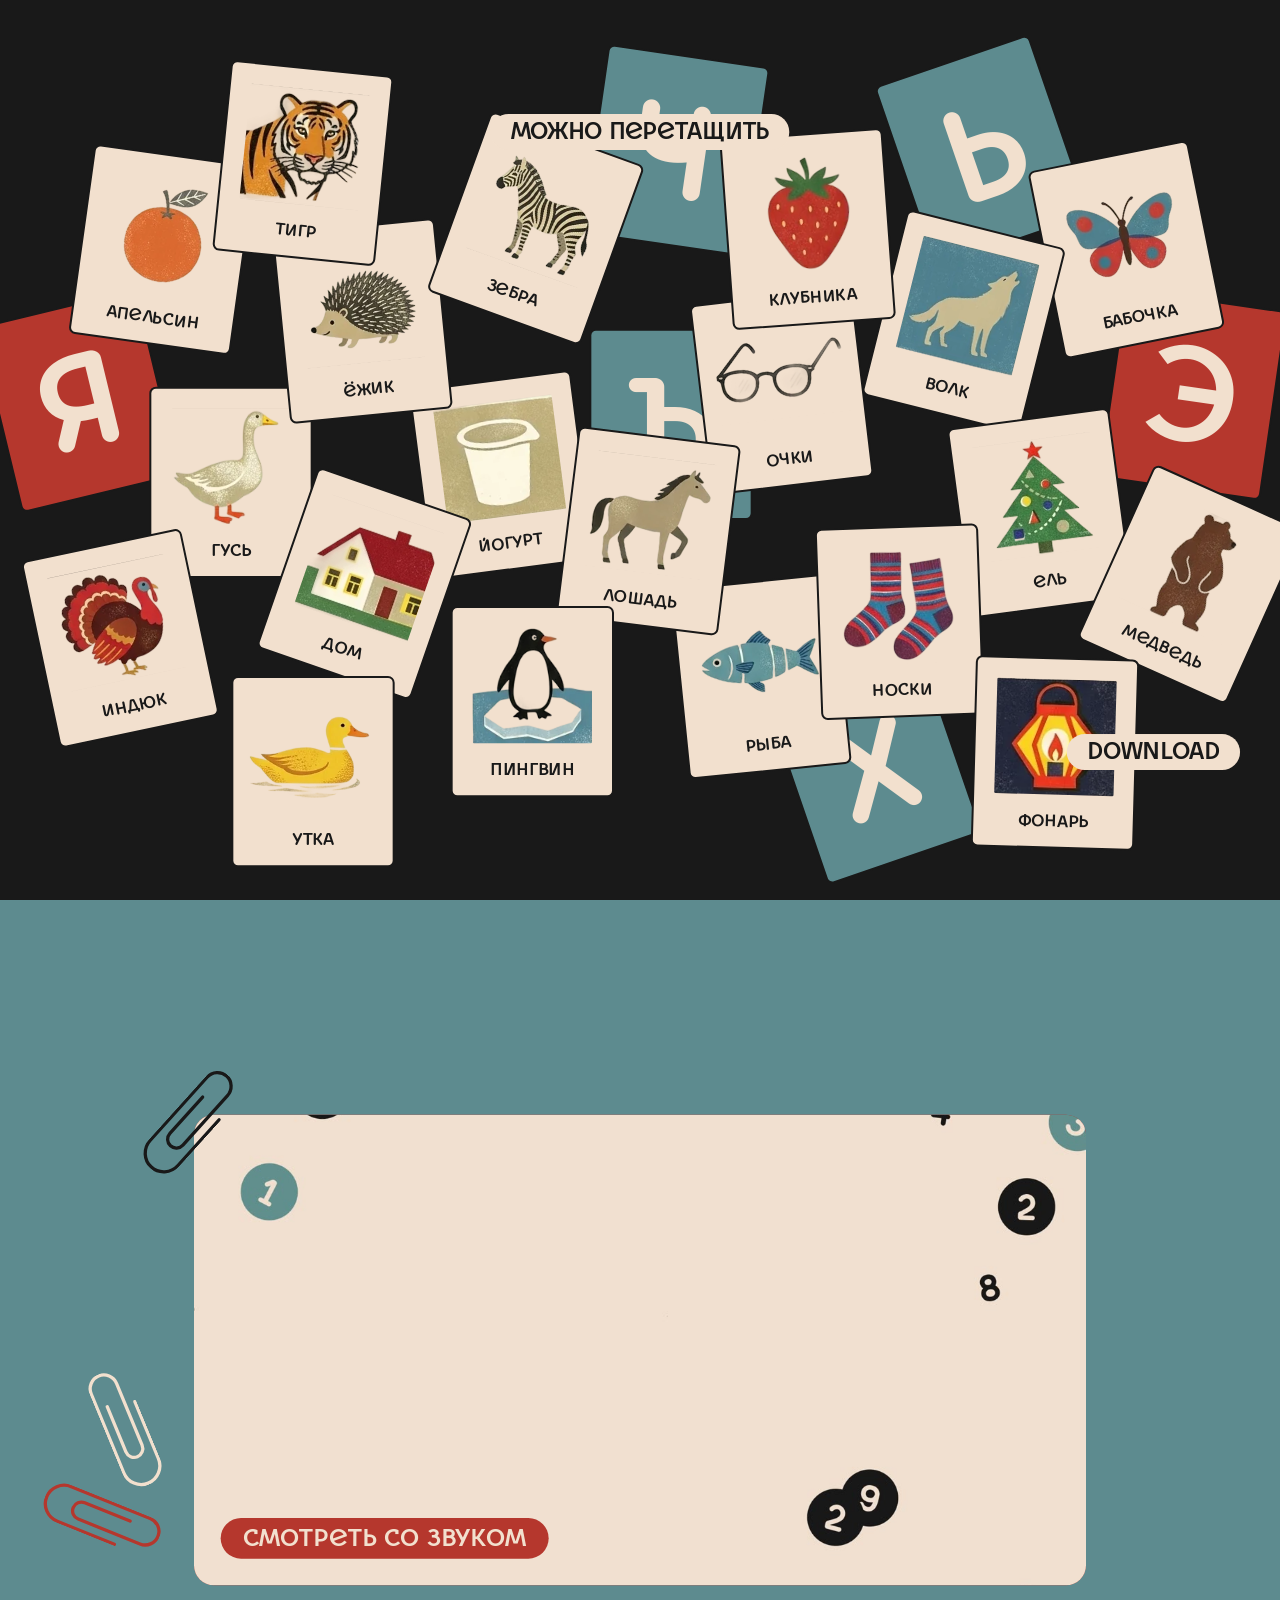
==== commit 2a89c200: "Test page: only the last three slides; video slide teal, dark clip, flat pill - script.js tolerates " ====
--- a/test.html
+++ b/test.html
@@ -25,11 +25,11 @@
 <meta property="og:locale" content="ru_RU">
 <meta name="twitter:card" content="summary_large_image">
 <meta name="twitter:image" content="https://marginalis.art/og.jpg?v=1">
-<link rel="preload" href="fonts/Marginalis-Regular.woff2?v=20261016d" as="font" type="font/woff2" crossorigin>
-<link rel="preload" href="fonts/Marginalis-Medium.woff2?v=20261016d" as="font" type="font/woff2" crossorigin>
-<link rel="preload" href="fonts/Marginalis-Rounded.woff2?v=20261016d" as="font" type="font/woff2" crossorigin>
-<link rel="preload" href="fonts/Marginalis-RoundedMedium.woff2?v=20261016d" as="font" type="font/woff2" crossorigin>
-<link rel="stylesheet" href="styles.css?v=20261016d">
+<link rel="preload" href="fonts/Marginalis-Regular.woff2?v=20261016e" as="font" type="font/woff2" crossorigin>
+<link rel="preload" href="fonts/Marginalis-Medium.woff2?v=20261016e" as="font" type="font/woff2" crossorigin>
+<link rel="preload" href="fonts/Marginalis-Rounded.woff2?v=20261016e" as="font" type="font/woff2" crossorigin>
+<link rel="preload" href="fonts/Marginalis-RoundedMedium.woff2?v=20261016e" as="font" type="font/woff2" crossorigin>
+<link rel="stylesheet" href="styles.css?v=20261016e">
 <script>document.documentElement.classList.add('js')</script>
 </head>
 <body>
@@ -41,365 +41,6 @@
 
 <main>
 
-<!-- 1 -->
-<section class="slide" id="s1" aria-label="Marginalis — from father’s handwriting to son’s typeface">
-  <div class="stage">
-    <img class="abs paper" src="assets/s1-paper.svg?v=20261016d" alt="">
-    <h1 class="abs t title w-medium c-dark">
-      <span class="ln a" style="--d:.1s">Marginalis —</span>
-      <span class="ln a" style="--d:.22s">from father’s </span>
-      <span class="ln a" style="--d:.34s">handwriting to</span>
-      <span class="ln a" style="--d:.46s">son’s typeface</span>
-    </h1>
-    <div class="abs t title w-medium c-cream masked" aria-hidden="true">
-      <span class="ln a" style="--d:.1s">Marginalis —</span>
-      <span class="ln a" style="--d:.22s">from father’s </span>
-      <span class="ln a" style="--d:.34s">handwriting to</span>
-      <span class="ln a" style="--d:.46s">son’s typeface</span>
-    </div>
-    <p class="abs t lbl c-dark a" style="left:60px;top:996px;--d:2.2s" data-m="top:1814px">medium 180pt</p>
-    <p class="abs t lbl c-cream a" style="right:60px;top:75px;--anim:fadeDown;--d:.5s">500 symbols</p>
-    <div class="chip bg-cream a" style="left:959.59px;top:60px;transform:translateX(-50%);--anim:fadeDown;--d:.35s" data-m="left:60px;top:150px;transform:none"><span class="c-dark">4 font styles</span></div>
-    <p class="abs t lbl c-cream a" style="left:60px;top:75px;--anim:fadeDown;--d:.2s">Marginalis</p>
-    <div class="tearoff" aria-hidden="true">
-      <div class="abs t title w-medium c-cream">
-        <span class="ln a" style="--d:.1s">Marginalis —</span>
-        <span class="ln a" style="--d:.22s">from father’s </span>
-        <span class="ln a" style="--d:.34s">handwriting to</span>
-        <span class="ln a" style="--d:.46s">son’s typeface</span>
-      </div>
-    </div>
-    <a class="chip bg-dark dl-m a" href="https://github.com/Bloorgard/marginalis" target="_blank" rel="noopener" style="right:60px;bottom:60px;--anim:fadeIn;--d:2.6s"><span class="c-cream">download</span></a>
-  </div>
-</section>
-
-<!-- 7 -->
-<section class="slide" id="s7" aria-label="Marginalis vs handwriting">
-  <div class="stage" style="background:var(--dark)">
-    <div class="paper-side" style="position:absolute;inset:0">
-      <div class="abs" data-m="display:none" style="left:-580px;top:-600px;width:1500px;height:2280px;background:var(--cream)"></div>
-      <img class="abs" src="assets/s7-paper.svg?v=20261016d" alt="" style="left:-123.92px;top:-220px;transform:scaleX(-1)" data-m="left:-13px;top:-353px;transform:rotate(-90deg)">
-      <div class="chip bg-dark" style="left:198.59px;top:60px;transform:translateX(-50%)" data-m="left:60px;top:60px;transform:none"><span class="c-cream">handwriting</span></div>
-      <img class="abs a" data-m="left:503px;top:206px" src="assets/s7-dot.svg?v=20261016d" alt="" style="left:507px;top:224px;--anim:pop;--d:1.6s">
-      <img class="abs a" data-m="left:108px;top:312px" src="assets/s7-dot.svg?v=20261016d" alt="" style="left:112px;top:330px;--anim:pop;--d:1.75s">
-      <img class="abs a" data-m="left:380px;top:459px" src="assets/s7-dot.svg?v=20261016d" alt="" style="left:384px;top:477px;--anim:pop;--d:2.2s">
-      <img class="abs a" data-m="left:202px;top:413px" src="assets/s7-dot.svg?v=20261016d" alt="" style="left:206px;top:431px;--anim:pop;--d:1.9s">
-      <img class="abs a" data-m="left:563px;top:395px" src="assets/s7-dot.svg?v=20261016d" alt="" style="left:567px;top:413px;--anim:pop;--d:2.05s">
-      <img class="abs a" data-m="left:93px;top:565px" src="assets/s7-dot.svg?v=20261016d" alt="" style="left:97px;top:583px;--anim:pop;--d:2.35s">
-      <img class="abs a" data-m="left:722px;top:602px" src="assets/s7-dot.svg?v=20261016d" alt="" style="left:726px;top:620px;--anim:pop;--d:2.5s">
-      <img class="abs a" data-m="left:379px;top:760px" src="assets/s7-dot.svg?v=20261016d" alt="" style="left:383px;top:778px;--anim:pop;--d:2.8s">
-      <img class="abs a" data-m="left:159px;top:714px" src="assets/s7-dot.svg?v=20261016d" alt="" style="left:163px;top:732px;--anim:pop;--d:2.65s">
-      <img class="abs" src="assets/s7-photo.webp?v=20261016d" alt="Рукописный текст отца" data-m="left:20px;top:170px" style="left:24px;top:188px;width:918px;height:638px;object-fit:cover;object-position:top;mix-blend-mode:multiply">
-    </div>
-    <div class="chip bg-cream a" data-m="left:60px;top:1030px" style="left:1040px;top:60px;--anim:fadeDown"><span class="c-dark">Marginalis</span></div>
-    <div class="abs t c-cream" data-m="left:60px;top:1170px;font-size:36px;line-height:54px" style="left:1040px;top:246px;font-size:33.75px;line-height:50px">
-      <span class="ln a" style="--d:.1s">Однажды, в студеную з<span class="hl" style="--d:1.6s">и</span>мнюю пору</span>
-      <span class="ln a" style="--d:.15s">Я из лесу вышел; был сильный мороз.</span>
-      <span class="ln a" style="--d:.2s">Гля<span class="hl" style="--d:1.75s">ж</span>у, поднимается медленно в гору</span>
-      <span class="ln a" style="--d:.25s">Лошадка, везущая хворосту воз.</span>
-      <span class="ln a" style="--d:.3s">И шеств<span class="hl" style="--d:1.9s">у</span>я важно, в споко<span class="hl" style="--d:2.05s">й</span>ствии чинном,</span>
-      <span class="ln a" style="--d:.35s">Лошадку ведет по<span class="hl" style="--d:2.2s">д</span> уздцы мужичок</span>
-      <span class="ln a" style="--d:.4s">В больших сапогах, в полушубке овчинном,</span>
-      <span class="ln a" style="--d:.45s">В <span class="hl" style="--d:2.35s">б</span>ольших рукавицах… а сам с ноготок!</span>
-      <span class="ln a" style="--d:.5s">Здорово парнище! — Ступай себе <span class="hl" style="--d:2.5s">м</span>имо! — </span>
-      <span class="ln a" style="--d:.55s">Уж больно ты грозен, как я погляжу!</span>
-      <span class="ln a" style="--d:.6s">Откуд<span class="hl" style="--d:2.65s">а</span> дровишки? — Из лесу, вестимо;</span>
-      <span class="ln a" style="--d:.65s">Отец, слышишь, р<span class="hl" style="--d:2.8s">у</span>бит, а я отвожу.</span>
-    </div>
-    <div class="tearoff" aria-hidden="true"></div>
-  </div>
-</section>
-
-<!-- 2 -->
-<section class="slide" id="s2" aria-label="Part 1: regular + medium">
-  <div class="stage" style="background:var(--red)">
-    <h2 class="abs t w-medium c-cream" data-split style="left:60px;bottom:142px;font-size:240px;line-height:200px;--base:.3s;--step:.05s" data-m="bottom:300px;font-size:172px;line-height:165px"><span class="ln">regular+</span><span class="ln">medium</span></h2>
-    <p class="abs t lbl c-cream a" style="left:60px;top:996px;--d:1s" data-m="top:1830px">Marginalis medium 240pt</p>
-    <p class="abs t c-cream a" style="left:60px;top:60px;font-size:45px;line-height:140px;--anim:fadeDown">part 1:</p>
-    <div class="rb clip a" data-m="auto" style="left:1574px;top:643px;width:182.638px;height:77.412px;--anim:fly;--fx:500px;--fy:-200px;--fr:220deg;--dur:1.1s;--d:.5s"><div style="transform:rotate(96.75deg)"><img src="assets/s2-clip63.svg?v=20261016d" alt=""></div></div>
-    <div class="rb clip a" data-m="auto" style="left:316px;top:196px;width:181.984px;height:74.441px;--anim:fly;--fx:-200px;--fy:-500px;--fr:-200deg;--dur:1.1s;--d:.35s"><div style="transform:rotate(-84.25deg)"><img src="assets/s2-clip67.svg?v=20261016d" alt=""></div></div>
-    <div class="rb clip a" data-m="auto" style="left:97px;top:123px;width:186.097px;height:110.235px;--anim:fly;--fx:-400px;--fy:-300px;--fr:180deg;--dur:1.1s;--d:.2s"><div style="transform:rotate(-108.49deg)"><img src="assets/s2-clip65.svg?v=20261016d" alt=""></div></div>
-    <div class="rb clip a" data-m="auto" style="left:1730px;top:378px;width:137.138px;height:182.176px;--anim:fly;--fx:400px;--fy:-400px;--fr:-160deg;--dur:1.1s;--d:.45s"><div style="transform:rotate(29.63deg)"><img src="assets/s2-clip68.svg?v=20261016d" alt=""></div></div>
-    <div class="rb clip a" data-m="auto" style="left:1750px;top:893px;width:170.171px;height:160.438px;--anim:fly;--fx:300px;--fy:400px;--fr:200deg;--dur:1.1s;--d:.6s"><div style="transform:rotate(48.28deg)"><img src="assets/s2-clip64.svg?v=20261016d" alt=""></div></div>
-    <div class="rb clip a" data-m="auto" style="left:97px;top:233px;width:170.171px;height:160.438px;--anim:fly;--fx:-500px;--fy:100px;--fr:-240deg;--dur:1.1s;--d:.3s"><div style="transform:rotate(48.28deg)"><img src="assets/s2-clip64.svg?v=20261016d" alt=""></div></div>
-  </div>
-</section>
-
-<!-- 3 -->
-<section class="slide" id="s3" aria-label="125 symbols, regular">
-  <div class="stage" style="background:var(--teal)">
-    <div class="abs t glyphs c-cream" data-split data-m="left:60px;top:330px;width:960px;font-size:66px;line-height:110px;letter-spacing:0" style="left:185px;--anim:chPop;--dur:.5s;--step:.012s;--base:.3s">
-      <span class="ln">abcdefghijklmnopqr</span>
-      <span class="ln">stuvwxyz+−÷=≈×&lt;&gt;#|/</span>
-      <span class="ln">абвгдеёжзийклмноп</span>
-      <span class="ln">рстуфхцчшщъыьэюя</span>
-      <span class="ln">1234567890.,:;-–—_“’«»</span>
-      <span class="ln">*()[]{}@&amp;©№$€₽%!?</span>
-    </div>
-    <div class="chip bg-cream a" style="left:329.59px;top:115px;transform:translateX(-50%);--anim:pop" data-m="left:70px;top:190px;transform:none"><span class="c-dark">125 symbols</span></div>
-    <p class="abs t lbl c-cream a" style="left:185px;top:937px;--d:1.6s" data-m="left:70px;top:1810px">Marginalis regular 90pt</p>
-  </div>
-</section>
-
-<!-- 4 -->
-<section class="slide" id="s4" aria-label="Details: мужские джинсы">
-  <div class="stage" style="background:var(--cream)">
-    <img class="abs a" src="assets/s4-hline.svg?v=20261016d" alt="" data-m="left:-295px;top:1077.5px" style="left:125px;top:792.5px;--anim:wipeX;--dur:1.2s;--d:.3s">
-    <img class="abs a" src="assets/s4-hline.svg?v=20261016d" alt="" data-m="left:-295px;top:958.5px" style="left:125px;top:585.5px;--anim:wipeX;--dur:1.2s;--d:.2s">
-    <img class="abs a" src="assets/s4-hline.svg?v=20261016d" alt="" data-m="left:-295px;top:877.5px" style="left:125px;top:492.5px;--anim:wipeX;--dur:1.2s;--d:.1s">
-    <img class="abs a" src="assets/s4-hline.svg?v=20261016d" alt="" data-m="left:-295px;top:758.5px" style="left:125px;top:285.5px;--anim:wipeX;--dur:1.2s;--d:0s">
-    <p class="abs t lbl c-dark a" style="left:1558px;top:169px;--anim:fadeIn;--d:2.4s" data-m="font-size:34px;line-height:44px;left:884px;top:650px"><span class="ln">unicase </span><span class="ln">e form</span></p>
-    <p class="abs t lbl c-dark a" style="left:1127px;top:169px;--anim:fadeIn;--d:2.25s" data-m="font-size:34px;line-height:44px;left:auto;right:464.7px;top:650px;text-align:right"><span class="ln">low</span><span class="ln">contrast</span></p>
-    <p class="abs t lbl c-dark a" style="left:627px;top:169px;--anim:fadeIn;--d:1.8s" data-m="font-size:34px;line-height:44px;left:auto;right:748.1px;top:650px;text-align:right"><span class="ln">letters </span><span class="ln">with crossbar</span></p>
-    <p class="abs t lbl c-dark a" style="left:1243px;bottom:170px;--anim:fadeIn;--d:2.1s" data-m="font-size:34px;line-height:44px;left:703.5px;bottom:727px"><span class="ln">vertical</span><span class="ln">terminal</span></p>
-    <p class="abs t lbl c-dark a" style="left:799px;bottom:170px;--anim:fadeIn;--d:1.95s" data-m="font-size:34px;line-height:44px;left:auto;right:650.6px;bottom:727px;text-align:right"><span class="ln">Squarish </span><span class="ln">letterforms</span></p>
-    <img class="abs a" src="assets/s4-vline.svg?v=20261016d" alt="" data-m="left:870px;top:650px" style="left:1543.5px;top:169px;--anim:wipeY;--dur:.5s;--d:2.3s">
-    <img class="abs a" src="assets/s4-vline.svg?v=20261016d" alt="" data-m="left:625.8px;top:650px" style="left:1112.5px;top:169px;--anim:wipeY;--dur:.5s;--d:2.15s">
-    <img class="abs a" src="assets/s4-vline.svg?v=20261016d" alt="" data-m="left:342.4px;top:650px" style="left:612.5px;top:169px;--anim:wipeY;--dur:.5s;--d:1.7s">
-    <img class="abs a" src="assets/s4-vline.svg?v=20261016d" alt="" data-m="left:691.5px;top:1090px" style="left:1228.5px;top:807px;--anim:wipeUp;--dur:.5s;--d:2s">
-    <img class="abs a" src="assets/s4-vline.svg?v=20261016d" alt="" data-m="left:439.9px;top:1090px" style="left:784.5px;top:807px;--anim:wipeUp;--dur:.5s;--d:1.85s">
-    <p class="abs t lbl c-dark a" style="left:125px;top:886px;--d:2.6s" data-m="left:60px;top:1700px">Marginalis regular 300pt</p>
-    <h2 class="abs t c-dark" data-split style="left:960px;top:285.5px;transform:translateX(-50%);font-size:300px;line-height:300px;text-align:center;--base:.6s;--step:.05s" data-m="left:540px;top:760px;font-size:170px;line-height:200px">
-      <span class="ln">мужские</span><span class="ln">джинсы</span>
-    </h2>
-    <img class="abs a" src="assets/s4-circle.svg?v=20261016d" alt="" data-m="left:341.7px;top:762px;transform:scale(.5667)" style="left:654px;top:333px;--anim:pop;--d:1.6s">
-    <img class="abs a" src="assets/s4-circle.svg?v=20261016d" alt="" data-m="left:714.8px;top:893.5px;transform:scale(.5667)" style="left:1312px;top:565px;--anim:pop;--d:1.75s">
-    <img class="abs a" src="assets/s4-circle.svg?v=20261016d" alt="" data-m="left:406.8px;top:973.4px;transform:scale(.5667)" style="left:769px;top:706px;--anim:pop;--d:1.9s">
-  </div>
-</section>
-
-<!-- 5 -->
-<section class="slide" id="s5" aria-label="Back home — collage">
-  <div class="stage" style="background:var(--dark)">
-    <div class="beads" style="position:absolute;inset:0;pointer-events:none" data-m="transform:translate(-689.8px,726.5px)">
-      <img class="abs a" src="assets/s5-bead.svg?v=20261016d" alt="" style="left:1236px;top:808px;--anim:pop;--dur:.4s;--d:1.6s">
-      <img class="abs a" src="assets/s5-bead.svg?v=20261016d" alt="" style="left:1252px;top:819px;--anim:pop;--dur:.4s;--d:1.64s">
-      <img class="abs a" src="assets/s5-bead.svg?v=20261016d" alt="" style="left:1265px;top:832px;--anim:pop;--dur:.4s;--d:1.68s">
-      <img class="abs a" src="assets/s5-bead.svg?v=20261016d" alt="" style="left:1277px;top:847px;--anim:pop;--dur:.4s;--d:1.72s">
-      <img class="abs a" src="assets/s5-bead.svg?v=20261016d" alt="" style="left:1280px;top:866px;--anim:pop;--dur:.4s;--d:1.76s">
-      <img class="abs a" src="assets/s5-bead.svg?v=20261016d" alt="" style="left:1280px;top:885px;--anim:pop;--dur:.4s;--d:1.8s">
-      <img class="abs a" src="assets/s5-bead.svg?v=20261016d" alt="" style="left:1277px;top:904px;--anim:pop;--dur:.4s;--d:1.84s">
-      <img class="abs a" src="assets/s5-bead.svg?v=20261016d" alt="" style="left:1267px;top:921px;--anim:pop;--dur:.4s;--d:1.88s">
-      <img class="abs a" src="assets/s5-bead.svg?v=20261016d" alt="" style="left:1253px;top:933px;--anim:pop;--dur:.4s;--d:1.92s">
-      <img class="abs a" src="assets/s5-bead.svg?v=20261016d" alt="" style="left:1238px;top:943px;--anim:pop;--dur:.4s;--d:1.96s">
-      <img class="abs a" src="assets/s5-bead.svg?v=20261016d" alt="" style="left:1223px;top:953px;--anim:pop;--dur:.4s;--d:2s">
-      <img class="abs a" src="assets/s5-bead.svg?v=20261016d" alt="" style="left:1206px;top:963px;--anim:pop;--dur:.4s;--d:2.04s">
-      <img class="abs a" src="assets/s5-bead.svg?v=20261016d" alt="" style="left:1190px;top:973px;--anim:pop;--dur:.4s;--d:2.08s">
-      <img class="abs a" src="assets/s5-bead.svg?v=20261016d" alt="" style="left:1172px;top:973px;--anim:pop;--dur:.4s;--d:2.12s">
-      <img class="abs a" src="assets/s5-bead.svg?v=20261016d" alt="" style="left:1155px;top:966px;--anim:pop;--dur:.4s;--d:2.16s">
-      <img class="abs a" src="assets/s5-bead.svg?v=20261016d" alt="" style="left:1148px;top:948px;--anim:pop;--dur:.4s;--d:2.2s">
-      <img class="abs a" src="assets/s5-bead.svg?v=20261016d" alt="" style="left:1148px;top:931px;--anim:pop;--dur:.4s;--d:2.24s">
-      <img class="abs a" src="assets/s5-bead.svg?v=20261016d" alt="" style="left:1152px;top:913px;--anim:pop;--dur:.4s;--d:2.28s">
-      <img class="abs a" src="assets/s5-bead.svg?v=20261016d" alt="" style="left:1155px;top:896px;--anim:pop;--dur:.4s;--d:2.32s">
-    </div>
-    <div class="rb a" data-drag data-m="left:379.2px;top:1333.5px;transform:scale(1.12)" style="left:1069px;top:607px;width:480.965px;height:277.535px;--anim:pop;--d:1.3s">
-      <img class="sticker-img" src="assets/s5-sticker.webp?v=20261016d" alt="back home" style="position:absolute;left:-60px;top:-60px;width:600px;height:397px">
-    </div>
-    <div class="rb a" data-drag="big" data-m="left:111.8px;top:556.5px;transform:scale(.93)" style="left:495.13px;top:74.22px;width:958.135px;height:606.674px;--anim:drop;--fy:-220px;--fr:6deg;--d:.1s">
-      <div class="photo-frame" style="transform:rotate(2deg)">
-        <div class="abs" style="left:-.16px;top:-440.75px;width:901.628px;height:1352.276px">
-          <img class="abs" src="assets/s5-photo1.webp?v=20261016d" alt="" style="inset:0;width:100%;height:100%;object-fit:cover">
-          <img class="abs" src="assets/s5-photo2.webp?v=20261016d" alt="" style="inset:0;width:100%;height:100%;object-fit:cover;object-position:bottom">
-        </div>
-      </div>
-    </div>
-    <div class="stamp a" data-drag data-m="transform:scale(.75) translate(-863.8px,47.6px);transform-origin:783.2px 334.6px" style="position:absolute;inset:0;pointer-events:none;--anim:drop;--fx:200px;--fy:-200px;--fr:14deg;--d:.35s">
-      <img class="abs" src="assets/s5-stamp-paper.svg?v=20261016d" alt="" style="left:1434px;top:33px">
-      <div class="rb" style="left:1596.47px;top:111.05px;width:136.337px;height:156.914px;transform:translateX(-50%)"><p class="t" style="transform:rotate(9.41deg);font-size:200px;line-height:300px;color:transparent;-webkit-text-stroke:5px var(--dark)">5</p></div>
-      <div class="rb" style="left:1724.26px;top:123.93px;width:140.878px;height:56.922px;transform:translateX(-50%)"><p class="t c-dark" style="transform:rotate(9.41deg);font-size:50px;line-height:300px">euro</p></div>
-      <div class="rb" style="left:1498.23px;top:396.16px;width:168.502px;height:61.499px"><p class="t c-dark" style="transform:rotate(9.41deg);font-size:50px;line-height:300px">stamp</p></div>
-      <div class="rb" style="left:1514.3px;top:153.79px;width:266.801px;height:266.801px"><div style="width:232px;height:232px;transform:rotate(9.41deg)"><img src="assets/s5-stamp-arrow.svg?v=20261016d" alt="" style="position:absolute;left:-2.5px;top:-2.5px"></div></div>
-    </div>
-    <div class="rb clip a" data-drag data-m="display:none" style="left:213px;top:277px;width:160.929px;height:169.775px;--anim:fly;--fx:-400px;--fy:-200px;--d:.9s"><div style="transform:rotate(42.02deg)"><img src="assets/s5-clip60.svg?v=20261016d" alt=""></div></div>
-    <div class="rb clip a" data-drag data-m="left:73.4px;top:1678.1px" style="left:67px;top:896px;width:185.628px;height:119.095px;--anim:fly;--fx:-300px;--fy:300px;--d:1s"><div style="transform:rotate(111.95deg)"><img src="assets/s5-clip61.svg?v=20261016d" alt=""></div></div>
-    <div class="rb clip a" data-drag data-m="left:807.8px;top:1214.3px" style="left:1678px;top:559px;width:184.332px;height:86.618px;--anim:fly;--fx:400px;--fy:0px;--d:1.05s"><div style="transform:rotate(99.91deg) scaleY(-1)"><img src="assets/s5-clip65.svg?v=20261016d" alt=""></div></div>
-    <div class="rb clip a" data-drag data-m="display:none" style="left:301px;top:917px;width:182.638px;height:77.412px;--anim:fly;--fx:-100px;--fy:400px;--d:1.1s"><div style="transform:rotate(96.75deg)"><img src="assets/s5-clip63.svg?v=20261016d" alt=""></div></div>
-    <div class="rb clip a" data-drag data-m="left:145.9px;top:1491.3px" style="left:135px;top:727px;width:120.405px;height:185.497px;--anim:fly;--fx:-400px;--fy:100px;--d:1.15s"><div style="transform:rotate(-22.48deg)"><img src="assets/s5-clip62.svg?v=20261016d" alt=""></div></div>
-    <div class="rb clip a" data-drag data-m="left:878.1px;top:1726.0px" style="left:1732px;top:855px;width:170.171px;height:160.438px;--anim:fly;--fx:300px;--fy:400px;--d:1.2s"><div style="transform:rotate(48.28deg)"><img src="assets/s5-clip64.svg?v=20261016d" alt=""></div></div>
-    <div class="rb a" data-drag="big" data-m="left:71.4px;top:859.3px;transform:scale(1.19)" style="left:293px;top:435px;width:747.609px;height:503.096px;--anim:drop;--fx:-160px;--fy:200px;--fr:-12deg;--d:.6s">
-      <div class="card-house" style="transform:rotate(5.88deg)">
-        <img class="abs" src="assets/s5-house.svg?v=20261016d" alt="" style="left:20px;top:109px">
-        <p class="abs t lbl c-dark" style="left:20px;bottom:20px;line-height:33px"><span class="ln">english school</span><span class="ln">lessons</span></p>
-        <p class="abs t lbl c-dark" style="right:20px;bottom:20px">07 pm</p>
-        <p class="abs t lbl c-dark" style="right:577px;bottom:389px">09 am</p>
-        <img class="abs" src="assets/s5-roof.svg?v=20261016d" alt="" style="left:31px;top:18px">
-        <img class="abs" src="assets/s5-window.svg?v=20261016d" alt="" style="left:109.5px;top:158.5px">
-        <img class="abs" src="assets/s5-door.svg?v=20261016d" alt="" style="left:232.5px;top:158.5px">
-        <img class="abs" src="assets/s5-chimney.svg?v=20261016d" alt="" style="left:405.5px;top:39.5px">
-        <img class="abs" src="assets/s5-window.svg?v=20261016d" alt="" style="left:421.5px;top:158.5px">
-        <img class="abs" src="assets/s5-smoke.svg?v=20261016d" alt="" style="left:488.07px;top:15.68px">
-      </div>
-    </div>
-    <img class="abs a" data-drag data-m="display:none" src="assets/s5-tape-bottom.svg?v=20261016d" alt="" style="left:557px;top:878px;--anim:stick;--dur:.75s;--ez:cubic-bezier(.3,.7,.2,1);--fr:-9deg;--d:1.45s">
-    <div class="rb dot a" data-drag data-m="left:59.4px;top:330.7px;transform:scale(1.1)" style="left:37px;top:80px;width:123px;height:123px;--anim:pop;--d:1.5s"><div><img src="assets/s5-dot-teal.svg?v=20261016d" alt=""><span class="t c-cream">3</span></div></div>
-    <div class="rb dot a" data-drag data-m="display:none" style="left:214px;top:539px;width:123px;height:123px;--anim:pop;--d:1.55s"><div><img src="assets/s5-dot-teal.svg?v=20261016d" alt=""><span class="t c-cream">1</span></div></div>
-    <div class="rb dot a" data-drag data-m="left:592.2px;top:39.6px;transform:scale(1.1)" style="left:1806px;top:173px;width:159.407px;height:159.407px;--anim:pop;--d:1.6s"><div style="transform:rotate(21.41deg)"><img src="assets/s5-dot-teal.svg?v=20261016d" alt=""><span class="t c-cream">3</span></div></div>
-    <div class="rb dot a" data-drag data-m="left:155.1px;top:352.2px;transform:scale(1.1)" style="left:119px;top:97px;width:156.896px;height:156.896px;--anim:pop;--d:1.65s"><div style="transform:rotate(-19.42deg)"><img src="assets/s5-dot-red.svg?v=20261016d" alt=""><span class="t c-cream">5</span></div></div>
-    <div class="rb dot a" data-drag data-m="left:748.7px;top:1605.7px;transform:scale(1.25)" style="left:1604px;top:786px;width:156.896px;height:156.896px;--anim:pop;--d:1.7s"><div style="transform:rotate(-19.42deg)"><img src="assets/s5-dot-red.svg?v=20261016d" alt=""><span class="t c-cream">5</span></div></div>
-    <div class="rb dot a" data-drag data-m="left:73.7px;top:539.7px;transform:scale(1.1)" style="left:46.31px;top:263.31px;width:163.184px;height:163.184px;--anim:pop;--d:1.75s"><div style="transform:rotate(24.74deg)"><img src="assets/s5-dot-cream.svg?v=20261016d" alt=""><span class="t c-red">8</span></div></div>
-    <div class="rb dot a" data-drag data-m="left:226.3px;top:256.0px;transform:scale(1.1)" style="left:184px;top:11px;width:138.15px;height:138.15px;--anim:pop;--d:1.8s"><div style="transform:rotate(7.58deg)"><img src="assets/s5-dot-cream.svg?v=20261016d" alt=""><span class="t c-dark">4</span></div></div>
-    <div class="rb dot a" data-drag data-m="left:638.6px;top:1693.2px;transform:scale(1.25)" style="left:1519px;top:859px;width:138.15px;height:138.15px;--anim:pop;--d:1.85s"><div style="transform:rotate(7.58deg)"><img src="assets/s5-dot-cream.svg?v=20261016d" alt=""><span class="t c-dark">6</span></div></div>
-    <img class="abs a" data-drag data-m="left:496.8px;top:553.8px;transform:rotate(9.33deg)" src="assets/s5-tape1.svg?v=20261016d" alt="" style="left:1189.93px;top:277.38px;transform:rotate(9.33deg);--anim:stick;--dur:.75s;--ez:cubic-bezier(.3,.7,.2,1);--fr:7deg;--d:1.1s">
-    <div class="rb dot a" data-drag data-m="left:513.6px;top:131.2px;transform:scale(1.1)" style="left:1737px;top:260px;width:127.033px;height:127.033px;--anim:pop;--d:1.9s"><div style="transform:rotate(1.91deg)"><img src="assets/s5-dot-red.svg?v=20261016d" alt=""><span class="t c-cream">2</span></div></div>
-    <img class="abs a" data-drag data-m="display:none" src="assets/s5-tape2.svg?v=20261016d" alt="" style="left:693.19px;top:449.53px;transform:rotate(11.86deg);--anim:stick;--dur:.75s;--ez:cubic-bezier(.3,.7,.2,1);--fr:-5deg;--d:1.2s">
-    <img class="abs a" data-drag data-m="display:none" src="assets/s5-tape3.svg?v=20261016d" alt="" style="left:913px;top:569.1px;--anim:stick;--dur:.75s;--ez:cubic-bezier(.3,.7,.2,1);--fr:10deg;--d:1.3s">
-    <img class="abs a" data-drag src="assets/s5-tape4.svg?v=20261016d" alt="" data-m="left:-62.9px;top:786.4px;transform:rotate(-27.85deg) scale(1.12)" style="left:72.39px;top:133.11px;transform:rotate(-27.85deg);--anim:stick;--dur:.75s;--ez:cubic-bezier(.3,.7,.2,1);--fr:-7deg;--d:.9s">
-    <img class="abs a" data-drag src="assets/s5-tape5.svg?v=20261016d" alt="" data-m="display:none" style="left:265.9px;top:131px;--anim:stick;--dur:.75s;--ez:cubic-bezier(.3,.7,.2,1);--fr:6deg;--d:1s">
-    <img class="abs a" data-drag data-m="left:412.7px;top:486.1px;transform:rotate(13.88deg)" src="assets/s5-tape6.svg?v=20261016d" alt="" style="left:1317.79px;top:384.89px;transform:rotate(13.88deg);--anim:stick;--dur:.75s;--ez:cubic-bezier(.3,.7,.2,1);--fr:-10deg;--d:1.25s">
-    <button class="chip hint bg-cream a" type="button" style="left:960px;top:36px;transform:translateX(-50%);--anim:fadeIn;--d:2.6s" data-m="left:540px;top:1830px"><span class="c-dark">можно перетащить</span></button>
-  </div>
-</section>
-
-<!-- 6 -->
-<section class="slide" id="s6" aria-label="ёж!">
-  <div class="stage" style="background:var(--red)">
-    <h2 class="abs t w-medium c-cream" data-split data-m="left:540px;bottom:770px;font-size:380px" style="left:980px;bottom:294px;transform:translateX(-50%);font-size:650px;line-height:150px;--anim:bounceIn;--dur:1.2s;--ez:linear;--base:.5s;--step:.18s">ёж!</h2>
-    <img class="abs a" src="assets/s6-dash.svg?v=20261016d" alt="" data-m="left:-295px;top:1148.5px" style="left:125px;top:784.5px;--anim:wipeX;--dur:1.2s">
-    <img class="abs a" src="assets/s6-dash.svg?v=20261016d" alt="" data-m="left:-295px;top:882.5px" style="left:125px;top:331.5px;--anim:wipeX;--dur:1.2s;--d:.1s">
-    <img class="abs a" src="assets/s6-dash.svg?v=20261016d" alt="" data-m="left:-295px;top:844.5px" style="left:125px;top:266.5px;--anim:wipeX;--dur:1.2s;--d:.2s">
-    <p class="abs t lbl c-cream a" style="left:721px;top:849px;--anim:fadeUp;--d:1.6s" data-m="left:540px;top:1213px;transform:translateX(-50%)">Marginalis medium 650pt</p>
-    <div class="chip bg-dark a" data-m="left:80px;top:1118px" style="left:165.59px;top:759px;transform:translateX(-50%);--anim:fadeLeft;--d:.3s"><span class="c-cream">0</span></div>
-    <div class="chip bg-dark a" data-m="left:95px;top:852px" style="left:185.59px;top:305px;transform:translateX(-50%);--anim:fadeLeft;--d:.4s"><span class="c-cream">700</span></div>
-    <div class="chip bg-dark a" data-m="left:1000px;top:814px" style="left:186.09px;top:241px;transform:translateX(-50%);--anim:fadeLeft;--d:.5s"><span class="c-cream">800</span></div>
-  </div>
-</section>
-
-<!-- 8 -->
-<section class="slide" id="s8" aria-label="Tom Rosenthal — You Might Find Yours">
-  <div class="stage" style="background:var(--cream)">
-    <div class="abs" style="inset:0">
-    <div class="abs t c-dark" data-m="display:none" style="left:76px;top:220px;width:1769px;font-size:150px;line-height:140px;white-space:normal">
-      <span class="ln a" style="white-space:pre;--anim:fadeLeft;--d:.2s">the people </span>
-      <span class="ln a" style="white-space:pre;--anim:fadeLeft;--d:.7s">            that we meet </span>
-      <span class="ln a" style="white-space:pre;--anim:fadeLeft;--d:1.2s">the smells,   </span>
-      <span class="ln a" style="white-space:pre;--anim:fadeLeft;--d:1.7s">                the sounds,</span>
-      <span class="ln a" style="white-space:pre;--anim:fadeLeft;--d:2.2s">the sights, the skies</span>
-    </div>
-    <div class="abs t c-dark monly" style="left:55px;top:754px;font-size:99px;line-height:113px">
-      <span class="ln a" style="white-space:pre;--anim:fadeLeft;--d:.2s">the people </span>
-      <span class="ln a" style="white-space:pre;--anim:fadeLeft;--d:.6s">     that we meet </span>
-      <span class="ln a" style="white-space:pre;--anim:fadeLeft;--d:1s">the smells,   </span>
-      <span class="ln a" style="white-space:pre;--anim:fadeLeft;--d:1.4s">        the sounds,</span>
-      <span class="ln a" style="white-space:pre;--anim:fadeLeft;--d:1.8s">the sights, </span>
-      <span class="ln a" style="white-space:pre;--anim:fadeLeft;--d:2.2s">             the skies</span>
-    </div>
-    <div class="abs a" data-m="left:703px;top:738px;width:148px;height:93px" style="left:1063px;top:164px;width:258px;height:161px;overflow:hidden;--anim:pop;--d:.5s"><img class="abs" src="assets/s8-sprite.webp?v=20261016d" alt="" style="height:857.14%;left:-25.33%;top:-496.43%;width:398.22%"></div>
-    <div class="abs a" data-m="left:55px;top:864px;width:132px;height:82px" style="left:333px;top:333px;width:258px;height:161px;overflow:hidden;--anim:pop;--d:.95s"><img class="abs" src="assets/s8-sprite.webp?v=20261016d" alt="" style="height:857.14%;left:-151.92%;top:-496.43%;width:398.22%"></div>
-    <div class="abs a" data-m="left:723px;top:976px;width:126px;height:77px" style="left:1072px;top:484px;width:226px;height:136px;border-radius:2px;overflow:hidden;--anim:pop;--d:1.5s"><img class="abs" src="assets/s8-sprite.webp?v=20261016d" alt="" style="height:920%;left:-289.75%;top:-536.1%;width:414.28%"></div>
-    <div class="abs a" data-m="left:121px;top:1067px;width:159px;height:99px" style="left:564px;top:599px;width:243px;height:150px;overflow:hidden;--anim:pop;--d:1.95s"><img class="abs" src="assets/s8-sprite.webp?v=20261016d" alt="" style="height:868.57%;left:-275.56%;top:-619.26%;width:398.22%"></div>
-    </div>
-    <p class="abs t c-dark a" data-m="left:55px;top:482px;font-size:65px;line-height:71.5px;white-space:normal;width:1000px" style="left:76px;top:148px;font-size:45px;line-height:140px;--anim:fadeDown">Tom Rosenthal <br class="mbr">‘You Might Find Yours’</p>
-  </div>
-</section>
-
-<!-- 9 -->
-<section class="slide" id="s9" aria-label="Маргиналии / Marginalia">
-  <div class="stage" style="background:var(--dark)">
-    <div class="abs" data-m="left:0;bottom:-400px;height:1360px;width:1080px" style="left:-500px;bottom:-600px;width:2920px;height:1140px;background:var(--cream)"></div>
-    <img class="abs" src="assets/s9-tear.svg?v=20261016d" alt="" data-m="left:-305px;top:-992px" style="left:90.1px;top:-1412px;transform:rotate(-90deg)">
-    <p class="abs t c-cream a" data-m="left:60px;top:200px;width:960px;font-size:56px;line-height:68px" style="left:171px;top:144px;width:1584px;font-size:60px;line-height:70px;white-space:normal;--d:.15s"><span class="ulw">Маргиналии</span> <span class="c-teal">(от лат. margo «край»)</span> — рисунки и записи на полях книг, рукописей, писем[1], содержащие комментарии, толкования, мнения относительно фрагментов текста или мысли, вызванные ими</p>
-    <img class="abs a" data-m="display:none" src="assets/s9-wave.svg?v=20261016d" alt="" style="left:159.5px;top:190.5px;--anim:wipeX;--dur:.8s;--d:.9s">
-    <img class="abs a" data-m="display:none" src="assets/s9-asterisk.svg?v=20261016d" alt="" style="left:1736.5px;top:195.5px;--anim:pop;--d:1.1s">
-    <p class="abs t c-dark a after-tear" data-m="left:60px;top:1190px;width:960px;font-size:56px;line-height:68px" style="left:162px;top:685px;width:1587px;font-size:60px;line-height:70px;white-space:normal;--d:1.2s">Marginalia (or apostils) are marks made<br class="dbr"> in the <span class="ul">margins</span> of a book or other document. They may be scribbles, comments, <span class="ul">glosses</span> (annotations), <span class="ul">critiques</span>, <span class="ul">doodles</span>, <span class="ul">drolleries</span>, or <span class="ul">illuminations</span></p>
-    <img class="abs a after-tear" data-m="display:none" src="assets/s9-u53.svg?v=20261016d" alt="" style="left:370.14px;top:803.5px;--anim:wipeX;--dur:.5s;--d:1.8s">
-    <img class="abs a after-tear" data-m="display:none" src="assets/s9-u54.svg?v=20261016d" alt="" style="left:1333.49px;top:873.5px;--anim:wipeX;--dur:.5s;--d:2s">
-    <img class="abs a after-tear" data-m="display:none" src="assets/s9-u55.svg?v=20261016d" alt="" style="left:658.71px;top:949.26px;--anim:wipeX;--dur:.5s;--d:2.2s">
-    <img class="abs a after-tear" data-m="display:none" src="assets/s9-u56.svg?v=20261016d" alt="" style="left:1001.22px;top:947.09px;--anim:wipeX;--dur:.5s;--d:2.35s">
-    <img class="abs a after-tear" data-m="display:none" src="assets/s9-u57.svg?v=20261016d" alt="" style="left:1311.26px;top:948.67px;--anim:wipeX;--dur:.5s;--d:2.5s">
-    <img class="abs a after-tear" data-m="display:none" src="assets/s9-u58.svg?v=20261016d" alt="" style="left:261.51px;top:1020.2px;--anim:wipeX;--dur:.5s;--d:2.65s">
-    <div class="chip bg-dark a after-tear" data-m="left:60px;top:1070px" style="left:162px;top:604px;--anim:fadeLeft;--d:1.1s"><span class="c-cream">english</span></div>
-    <div class="chip bg-cream a" data-m="left:60px;top:80px" style="left:162px;top:60px;--anim:fadeLeft"><span class="c-dark">russian</span></div>
-    <div class="tearoff" aria-hidden="true"></div>
-  </div>
-</section>
-
-<!-- 10 -->
-<section class="slide" id="s10" aria-label="Regular, medium, rounded, rounded medium">
-  <div class="stage" style="background:var(--dark)">
-    <div class="abs switcher sw-regular a" data-m="left:60px;top:560px;width:960px;height:auto;padding:56px 36px 84px" style="--anim:switchIn;--dur:1s;--d:.15s">
-      <div class="tabs" role="tablist" aria-label="Начертание">
-        <button class="chip tab on" role="tab" aria-selected="true" data-style="regular"><span>regular</span></button>
-        <button class="chip tab" role="tab" aria-selected="false" data-style="medium"><span>medium</span></button>
-        <button class="chip tab" role="tab" aria-selected="false" data-style="rounded"><span>rounded</span></button>
-        <button class="chip tab" role="tab" aria-selected="false" data-style="rounded-medium"><span>rounded medium</span></button>
-      </div>
-      <p class="txt" contenteditable="plaintext-only" spellcheck="false" role="textbox" aria-multiline="true" aria-label="Текст образца — можно заменить своим">Съешь ещё этих мягких
-французских булок,
-да выпей же чаю</p>
-    </div>
-    <p class="abs t lbl c-cream a edit-hint" data-m="left:60px;top:480px" style="left:135px;top:118px;--anim:fadeDown;--dur:1s;--d:.15s">кликните на текст и впишите свой</p>
-    <p class="abs t lbl c-cream a" data-m="top:1830px" style="left:60px;top:996px;--d:.6s">Marginalis 100pt</p>
-  </div>
-</section>
-
-<!-- 11 -->
-<section class="slide" id="s11" aria-label="Part 2: rounded + medium">
-  <div class="stage" style="background:var(--red)">
-    <h2 class="abs t r w-medium c-cream" data-split data-m="bottom:300px;font-size:162px;line-height:155px" style="left:60px;bottom:142px;font-size:240px;line-height:200px;--base:.2s;--step:.06s"><span class="ln">rounded+</span><span class="ln">medium</span></h2>
-    <p class="abs t lbl c-cream a" data-m="top:1700px" style="left:60px;top:996px;--d:.9s">Marginalis rounded 240pt</p>
-    <p class="abs t c-cream a" style="left:60px;top:60px;font-size:45px;line-height:140px;--anim:fadeDown">part 2:</p>
-    <div class="rb dot a" data-drag data-m="auto" style="left:55px;top:456px;width:123px;height:123px;--anim:bounceIn;--dur:1.3s;--ez:linear;--d:.3s"><div><img src="assets/s11-dot-teal.svg?v=20261016d" alt=""><span class="t r c-cream">3</span></div></div>
-    <div class="rb dot a" data-drag data-m="auto" style="left:310px;top:177px;width:165.535px;height:165.535px;--anim:bounceIn;--dur:1.3s;--ez:linear;--d:.45s"><div style="transform:rotate(27.11deg)"><img src="assets/s11-dot-teal.svg?v=20261016d" alt=""><span class="t r c-cream">1</span></div></div>
-    <div class="rb dot a" data-drag data-m="auto" style="left:1729px;top:69px;width:159.407px;height:159.407px;--anim:bounceIn;--dur:1.3s;--ez:linear;--d:.6s"><div style="transform:rotate(21.41deg)"><img src="assets/s11-dot-teal.svg?v=20261016d" alt=""><span class="t r c-cream">3</span></div></div>
-    <div class="rb dot a" data-drag data-m="auto" style="left:1526px;top:502px;width:155.29px;height:155.29px;--anim:bounceIn;--dur:1.3s;--ez:linear;--d:.5s"><div style="transform:rotate(-18.22deg)"><img src="assets/s11-dot-teal.svg?v=20261016d" alt=""><span class="t r c-cream">7</span></div></div>
-    <div class="rb dot a" data-drag data-m="auto" style="left:209px;top:76px;width:156.896px;height:156.896px;--anim:bounceIn;--dur:1.3s;--ez:linear;--d:.35s"><div style="transform:rotate(-19.42deg)"><img src="assets/s11-dot-black.svg?v=20261016d" alt=""><span class="t r c-cream">5</span></div></div>
-    <div class="rb dot a" data-drag data-m="auto" style="left:1747px;top:692px;width:156.896px;height:156.896px;--anim:bounceIn;--dur:1.3s;--ez:linear;--d:.7s"><div style="transform:rotate(-19.42deg)"><img src="assets/s11-dot-black.svg?v=20261016d" alt=""><span class="t r c-cream">5</span></div></div>
-    <div class="rb dot a" data-drag data-m="auto" style="left:1433px;top:579px;width:147.864px;height:147.864px;--anim:bounceIn;--dur:1.3s;--ez:linear;--d:.55s"><div style="transform:rotate(13.22deg)"><img src="assets/s11-dot-black.svg?v=20261016d" alt=""><span class="t r c-cream">9</span></div></div>
-    <div class="rb dot a" data-drag data-m="auto" style="left:117px;top:374px;width:163.184px;height:163.184px;--anim:bounceIn;--dur:1.3s;--ez:linear;--d:.4s"><div style="transform:rotate(24.74deg)"><img src="assets/s11-dot-cream.svg?v=20261016d" alt=""><span class="t r c-dark">8</span></div></div>
-    <div class="rb dot a" data-drag data-m="auto" style="left:1379px;top:355px;width:146.806px;height:146.806px;--anim:bounceIn;--dur:1.3s;--ez:linear;--d:.65s"><div style="transform:rotate(-12.56deg)"><img src="assets/s11-dot-cream.svg?v=20261016d" alt=""><span class="t r c-dark">8</span></div></div>
-    <div class="rb dot a" data-drag data-m="auto" style="left:1581px;top:32px;width:138.15px;height:138.15px;--anim:bounceIn;--dur:1.3s;--ez:linear;--d:.75s"><div style="transform:rotate(7.58deg)"><img src="assets/s11-dot-cream.svg?v=20261016d" alt=""><span class="t r c-dark">4</span></div></div>
-    <div class="rb dot a" data-drag data-m="auto" style="left:1703px;top:951px;width:138.15px;height:138.15px;--anim:bounceIn;--dur:1.3s;--ez:linear;--d:.8s"><div style="transform:rotate(7.58deg)"><img src="assets/s11-dot-cream.svg?v=20261016d" alt=""><span class="t r c-dark">6</span></div></div>
-    <div class="rb dot a" data-drag data-m="auto" style="left:1683px;top:164px;width:127.033px;height:127.033px;--anim:bounceIn;--dur:1.3s;--ez:linear;--d:.85s"><div style="transform:rotate(1.91deg)"><img src="assets/s11-dot-black.svg?v=20261016d" alt=""><span class="t r c-cream">2</span></div></div>
-    <div class="rb dot a" data-drag data-m="auto" style="left:1117px;top:708px;width:149.563px;height:149.563px;--anim:bounceIn;--dur:1.3s;--ez:linear;--d:.9s"><div style="transform:rotate(14.3deg)"><img src="assets/s11-dot-black.svg?v=20261016d" alt=""><span class="t r c-cream">2</span></div></div>
-    <button class="chip hint bg-cream a" type="button" style="left:960px;top:36px;transform:translateX(-50%);--anim:fadeIn;--d:2.2s" data-m="left:540px;top:1830px"><span class="c-dark">можно перетащить</span></button>
-  </div>
-</section>
-
-<!-- 12 -->
-<section class="slide" id="s12" aria-label="125 symbols, rounded">
-  <div class="stage" style="background:var(--teal)">
-    <div class="abs t r glyphs c-cream" data-split data-m="left:60px;top:330px;width:960px;font-size:66px;line-height:110px;letter-spacing:0" style="left:188px;--anim:chPop;--dur:.5s;--step:.012s;--base:.3s">
-      <span class="ln">abcdefghijklmnopqr</span>
-      <span class="ln">stuvwxyz+−÷=≈×&lt;&gt;#|/</span>
-      <span class="ln">абвгдеёжзийклмноп</span>
-      <span class="ln">рстуфхцчшщъыьэюя</span>
-      <span class="ln">1234567890.,:;-–—_“’«»</span>
-      <span class="ln">*()[]{}@&amp;©№$€₽%!?</span>
-    </div>
-    <div class="chip bg-cream a" style="left:332.59px;top:115px;transform:translateX(-50%);--anim:pop" data-m="left:70px;top:190px;transform:none"><span class="c-dark">125 symbols</span></div>
-    <p class="abs t lbl c-cream a" style="left:188px;top:937px;--d:1.6s" data-m="left:70px;top:1810px">Marginalis rounded 90pt</p>
-  </div>
-</section>
-
-<!-- 13 -->
-<section class="slide" id="s13" aria-label="Считалки для детей — layout sketch">
-  <div class="stage" style="background:var(--dark)">
-    <p class="abs t r c-teal" data-m="left:40px;top:900px;width:1000px;font-size:56px;line-height:80px" style="left:76px;top:293px;width:1769px;font-size:100px;line-height:100px;text-align:center;white-space:normal">
-      <span class="ln a" style="--d:.1s">Эники-беники ели вареники</span>
-      <span class="ln a" style="--d:.3s">Эники-беники - клёц!</span>
-      <span class="ln a" style="--d:.5s">Вышел весёлый матрос.</span>
-    </p>
-    <p class="abs t c-cream a" data-m="bottom:auto;font-size:26px;line-height:30px;left:471px;top:951px" style="left:837.28px;bottom:695px;font-size:20px;line-height:24px;--anim:fadeIn;--d:2.3s">увеличить интерленьяж</p>
-    <p class="abs t c-cream a" data-m="font-size:30px;line-height:36px;bottom:auto;left:760px;top:450px" style="left:1343px;bottom:930px;font-size:20px;line-height:24px;--anim:fadeIn;--d:1.9s"><span class="ln">+ детали </span><span class="ln">для заголовков</span></p>
-    <p class="abs t c-cream a" data-m="font-size:30px;line-height:36px;bottom:auto;left:210px;top:570px" style="left:792px;bottom:955px;font-size:20px;line-height:24px;--anim:fadeIn;--d:1.6s">выделить заголовок цветом</p>
-    <p class="abs t c-cream a" data-m="bottom:auto;font-size:30px;line-height:36px;left:540px;top:1522px" style="left:960px;bottom:195px;transform:translateX(-50%);font-size:20px;line-height:24px;text-align:center;--anim:fadeIn;--d:3.3s">место для основной иллюстрации</p>
-    <img class="abs a" src="assets/s13-arrows.svg?v=20261016d" alt="" data-m="left:458px;top:950px" style="left:813.5px;top:368.5px;--anim:pop;--d:2.2s">
-    <p class="abs t c-cream a" data-m="bottom:auto;font-size:24px;line-height:28px;left:20px;top:961px;width:140px" style="left:104px;bottom:632px;width:236px;font-size:20px;line-height:24px;white-space:normal;--anim:fadeIn;--d:2.5s">уменьшить кегль для текста</p>
-    <p class="abs t c-cream a" data-m="bottom:auto;font-size:30px;line-height:36px;left:540px;top:1160px;transform:translateX(-50%);text-align:center" style="left:547px;bottom:379px;font-size:20px;line-height:24px;--anim:fadeIn;--d:2.8s"><span class="ln">добавить </span><span class="ln">информацию </span><span class="ln">ниже</span></p>
-    <p class="abs t c-cream a" data-m="font-size:30px;line-height:36px;bottom:auto;left:470px;top:330px;width:330px" style="left:224px;bottom:965px;width:236px;font-size:20px;line-height:24px;white-space:normal;--anim:fadeIn;--d:1.2s">композиция для иллюстраций</p>
-    <img class="abs a" src="assets/s13-bracket.svg?v=20261016d" alt="" data-m="left:165px;top:959.6px;transform:scale(.55)" style="left:302.5px;top:387.5px;--anim:wipeY;--dur:.5s;--d:2.4s">
-    <p class="abs t c-teal a" data-m="left:540px;top:740px;transform:translateX(-50%);font-size:56px" style="left:708px;top:196px;font-size:45px;line-height:140px;--anim:fadeDown;--d:.7s">Считалки для детей</p>
-    <img class="abs a" src="assets/s13-swoosh.svg?v=20261016d" alt="" data-m="left:40px;top:290px" style="left:38.61px;top:132.53px;--anim:wipeX;--dur:.9s;--d:1s">
-    <img class="abs a" src="assets/s13-leaf-r.svg?v=20261016d" alt="" data-m="left:880px;top:590px" style="left:1236.5px;top:123.5px;--anim:wipeUp;--dur:.8s;--d:1.8s">
-    <img class="abs a" src="assets/s13-flower.svg?v=20261016d" alt="" data-m="left:60px;top:500px" style="left:589.5px;top:80.5px;--anim:wipeY;--dur:.8s;--d:1.7s">
-    <img class="abs a" src="assets/s13-line1.svg?v=20261016d" alt="" data-m="left:258.3px;top:1290px" style="left:706.5px;top:637.5px;--anim:wipeX;--dur:.6s;--d:2.7s">
-    <img class="abs a" src="assets/s13-line2.svg?v=20261016d" alt="" data-m="left:290.5px;top:1338px" style="left:741.4px;top:685.54px;--anim:wipeX;--dur:.6s;--d:2.85s">
-    <img class="abs a" src="assets/s13-oval.svg?v=20261016d" alt="" data-m="left:265.25px;top:693.3px;transform:scale(1.35)" style="left:690.76px;top:143.82px;--anim:wipeX;--dur:.9s;--d:1.4s">
-    <img class="abs a" src="assets/s13-frame1.svg?v=20261016d" alt="" data-m="left:76px;top:1420px;transform:scale(.8);transform-origin:0 0" style="left:381.5px;top:741.5px;--anim:wipeX;--dur:1s;--d:3s">
-    <img class="abs a" src="assets/s13-frame2.svg?v=20261016d" alt="" data-m="left:60px;top:1410px;transform:scale(.8);transform-origin:0 0" style="left:362.8px;top:729.94px;--anim:wipeY;--dur:.8s;--d:3.1s">
-  </div>
-</section>
-
 <!-- 14 -->
 <section class="slide" id="s14" aria-label="Азбука — карточки">
   <div class="stage" style="background:var(--dark)">
@@ -410,40 +51,40 @@
     <div class="rb a" data-drag="big" data-m="auto" style="left:1648px;top:297px;width:283.63px;height:319.172px;--anim:drop;--d:.25s"><div class="tile bg-red" style="transform:rotate(8.25deg)"><span style="font-family:Marginalis">э</span></div></div>
     <div class="rb a" data-drag="big" data-m="auto" style="left:-34px;top:298px;width:305.639px;height:336.58px;--anim:drop;--d:.3s"><div class="tile bg-red" style="transform:rotate(-13.61deg)"><span>я</span></div></div>
 
-    <div class="rb a" data-drag="big" data-m="auto" style="left:1005px;top:724px;width:272.695px;height:310.245px;--anim:drop;--fy:-260px;--fr:14deg;--d:.4s"><div class="pcard" style="transform:rotate(-5.79deg)"><div class="pic"><img src="assets/s14-sprite1.webp?v=20261016d" alt="" style="height:766.52%;left:-424.89%;top:-503.75%;width:553.15%"></div><p>рыба</p></div></div>
-    <div class="rb a" data-drag="big" data-m="auto" style="left:1034px;top:295px;width:276.996px;height:313.775px;--anim:drop;--fy:-200px;--fr:-12deg;--d:.48s"><div class="pcard" style="transform:rotate(-6.74deg)"><div class="pic"></div><p>очки</p><div class="pic2"><img src="assets/s14-sprite2.webp?v=20261016d" alt="" style="height:899.41%;left:-319.81%;top:-526.78%;width:446.72%"></div></div></div>
-    <div class="rb a" data-drag="big" data-m="auto" style="left:613px;top:419px;width:279.759px;height:316.031px;--anim:drop;--fy:-240px;--fr:10deg;--d:.56s"><div class="pcard" style="transform:rotate(-7.36deg)"><div class="pic"><img src="assets/s14-sprite2.webp?v=20261016d" alt="" style="height:857.95%;left:-66.27%;top:-382.11%;width:619.13%"></div><p>йогурт</p></div></div>
-    <div class="rb a" data-drag="big" data-m="auto" style="left:102px;top:80px;width:282.301px;height:318.095px;--anim:drop;--fy:-180px;--fr:-16deg;--d:.64s"><div class="pcard" style="transform:rotate(7.94deg)"><div class="pic" style="border-radius:0"><img src="assets/s14-sprite1.webp?v=20261016d" alt="" style="height:713.29%;left:-25.97%;top:-27.88%;width:514.74%"></div><p>апельсин</p></div></div>
-    <div class="rb a" data-drag="big" data-m="auto" style="left:1541px;top:75px;width:296.73px;height:329.634px;--anim:drop;--fy:-220px;--fr:18deg;--d:.72s"><div class="pcard" style="transform:rotate(-11.36deg)"><div class="pic" style="border-radius:0"><img src="assets/s14-sprite1.webp?v=20261016d" alt="" style="height:713.29%;left:-146.5%;top:-27.88%;width:514.74%"></div><p>бабочка</p></div></div>
-    <div class="rb a" data-drag="big" data-m="auto" style="left:1292px;top:178px;width:307.583px;height:338.075px;--anim:drop;--fy:-260px;--fr:-14deg;--d:.8s"><div class="pcard" style="transform:rotate(14.11deg)"><div class="pic"><img src="assets/s14-sprite1.webp?v=20261016d" alt="" style="height:713.29%;left:-270.05%;top:-29.04%;width:514.74%"></div><p>волк</p></div></div>
-    <div class="rb a" data-drag="big" data-m="auto" style="left:224px;top:445px;width:245px;height:287px;--anim:drop;--fy:-200px;--fr:12deg;--d:.88s"><div class="pcard"><div class="pic"><img src="assets/s14-sprite2.webp?v=20261016d" alt="" style="height:839.59%;left:-63.13%;top:-150.2%;width:605.88%"></div><p>гусь</p></div></div>
-    <div class="rb a" data-drag="big" data-m="auto" style="left:384px;top:565px;width:325.548px;height:351.458px;--anim:drop;--fy:-240px;--fr:-10deg;--d:.96s"><div class="pcard" style="transform:rotate(19.14deg)"><div class="pic"><img src="assets/s14-sprite2.webp?v=20261016d" alt="" style="height:839.59%;left:-244.93%;top:-150.2%;width:605.88%"></div><p>дом</p></div></div>
-    <div class="rb a" data-drag="big" data-m="auto" style="left:1420px;top:476px;width:280.819px;height:316.893px;--anim:drop;--fy:-200px;--fr:16deg;--d:1.04s"><div class="pcard" style="transform:rotate(-7.6deg)"><div class="pic"><img src="assets/s14-sprite2.webp?v=20261016d" alt="" style="height:839.59%;left:-446.23%;top:-150.2%;width:605.88%"></div><p>ель</p></div></div>
-    <div class="rb a" data-drag="big" data-m="auto" style="left:408px;top:192px;width:271.934px;height:309.618px;--anim:drop;--fy:-260px;--fr:-18deg;--d:1.12s"><div class="pcard" style="transform:rotate(-5.62deg)"><div class="pic"><img src="assets/s14-sprite1.webp?v=20261016d" alt="" style="height:713.29%;left:-268.82%;top:-144.25%;width:514.74%"></div><p>ёжик</p></div></div>
-    <div class="rb a" data-drag="big" data-m="auto" style="left:639px;top:31px;width:328.094px;height:353.28px;--anim:drop;--fy:-220px;--fr:12deg;--d:1.2s"><div class="pcard" style="transform:rotate(19.91deg)"><div class="pic"><img src="assets/s14-sprite1.webp?v=20261016d" alt="" style="height:713.29%;left:-389.51%;top:-144.25%;width:514.74%"></div><p>зебра</p></div></div>
-    <div class="rb a" data-drag="big" data-m="auto" style="left:31px;top:657px;width:298.905px;height:331.344px;--anim:drop;--fy:-200px;--fr:-12deg;--d:1.28s"><div class="pcard" style="transform:rotate(-11.9deg)"><div class="pic"><img src="assets/s14-sprite1.webp?v=20261016d" alt="" style="height:766.52%;left:-162.57%;top:-276.56%;width:553.15%"></div><p>индюк</p></div></div>
-    <div class="rb a" data-drag="big" data-m="auto" style="left:1079px;top:57px;width:265.137px;height:303.985px;--anim:drop;--fy:-240px;--fr:14deg;--d:1.36s"><div class="pcard" style="transform:rotate(-4.15deg)"><div class="pic"><img src="assets/s14-sprite1.webp?v=20261016d" alt="" style="height:899.29%;left:-504.73%;top:-331.05%;width:648.96%"></div><p>клубника</p></div></div>
-    <div class="rb a" data-drag="big" data-m="auto" style="left:833px;top:504px;width:278.476px;height:314.984px;--anim:drop;--fy:-260px;--fr:-16deg;--d:1.44s"><div class="pcard" style="transform:rotate(7.07deg)"><div class="pic"><img src="assets/s14-sprite1.webp?v=20261016d" alt="" style="height:766.52%;left:-30.63%;top:-390.32%;width:553.15%"></div><p>лошадь</p></div></div>
-    <div class="rb a" data-drag="big" data-m="auto" style="left:1615px;top:560px;width:341.231px;height:362.284px;--anim:drop;--fy:-200px;--fr:10deg;--d:1.52s"><div class="pcard" style="transform:rotate(24.24deg)"><div class="pic"><img src="assets/s14-sprite2.webp?v=20261016d" alt="" style="height:857.95%;left:-66.89%;top:-497.68%;width:619.13%"></div><p>медведь</p></div></div>
-    <div class="rb a" data-drag="big" data-m="auto" style="left:1222.46px;top:649.94px;width:255px;height:295.488px;--anim:drop;--fy:-240px;--fr:-12deg;--d:1.6s"><div class="pcard" style="transform:rotate(-2.03deg)"><div class="pic"><img src="assets/s14-sprite2.webp?v=20261016d" alt="" style="height:857.95%;left:-258%;top:-497.68%;width:619.13%"></div><p>носки</p></div></div>
-    <div class="rb a" data-drag="big" data-m="auto" style="left:676px;top:774px;width:245px;height:287px;--anim:drop;--fy:-220px;--fr:16deg;--d:1.68s"><div class="pcard"><div class="pic"><img src="assets/s14-sprite1.webp?v=20261016d" alt="" style="height:805.12%;left:-308.12%;top:-533.22%;width:581.01%"></div><p class="reg">пингвин</p></div></div>
-    <div class="rb a" data-drag="big" data-m="auto" style="left:318px;top:-46px;width:272.688px;height:310.24px;--anim:drop;--fy:-200px;--fr:-14deg;--d:1.76s"><div class="pcard" style="transform:rotate(5.79deg)"><div class="pic"><img src="assets/s14-sprite2.webp?v=20261016d" alt="" style="height:859.23%;left:-53.3%;top:-725.71%;width:620.06%"></div><p>тигр</p></div></div>
-    <div class="rb a" data-drag="big" data-m="auto" style="left:1456px;top:848px;width:252.973px;height:293.775px;--anim:drop;--fy:-260px;--fr:12deg;--d:1.84s"><div class="pcard" style="transform:rotate(1.61deg)"><div class="pic"><img src="assets/s14-sprite2.webp?v=20261016d" alt="" style="height:919.13%;left:-502.26%;top:-779.03%;width:663.28%"></div><p class="reg">фонарь</p></div></div>
-    <div class="rb a" data-drag="big" data-m="auto" style="left:347px;top:879px;width:245px;height:287px;--anim:drop;--fy:-220px;--fr:-10deg;--d:1.92s"><div class="pcard"><div class="pic"></div><p>утка</p><div class="pic2"><img src="assets/s14-sprite2.webp?v=20261016d" alt="" style="height:899.41%;left:-175.3%;top:-761.24%;width:446.72%"></div></div></div>
+    <div class="rb a" data-drag="big" data-m="auto" style="left:1005px;top:724px;width:272.695px;height:310.245px;--anim:drop;--fy:-260px;--fr:14deg;--d:.4s"><div class="pcard" style="transform:rotate(-5.79deg)"><div class="pic"><img src="assets/s14-sprite1.webp?v=20261016e" alt="" style="height:766.52%;left:-424.89%;top:-503.75%;width:553.15%"></div><p>рыба</p></div></div>
+    <div class="rb a" data-drag="big" data-m="auto" style="left:1034px;top:295px;width:276.996px;height:313.775px;--anim:drop;--fy:-200px;--fr:-12deg;--d:.48s"><div class="pcard" style="transform:rotate(-6.74deg)"><div class="pic"></div><p>очки</p><div class="pic2"><img src="assets/s14-sprite2.webp?v=20261016e" alt="" style="height:899.41%;left:-319.81%;top:-526.78%;width:446.72%"></div></div></div>
+    <div class="rb a" data-drag="big" data-m="auto" style="left:613px;top:419px;width:279.759px;height:316.031px;--anim:drop;--fy:-240px;--fr:10deg;--d:.56s"><div class="pcard" style="transform:rotate(-7.36deg)"><div class="pic"><img src="assets/s14-sprite2.webp?v=20261016e" alt="" style="height:857.95%;left:-66.27%;top:-382.11%;width:619.13%"></div><p>йогурт</p></div></div>
+    <div class="rb a" data-drag="big" data-m="auto" style="left:102px;top:80px;width:282.301px;height:318.095px;--anim:drop;--fy:-180px;--fr:-16deg;--d:.64s"><div class="pcard" style="transform:rotate(7.94deg)"><div class="pic" style="border-radius:0"><img src="assets/s14-sprite1.webp?v=20261016e" alt="" style="height:713.29%;left:-25.97%;top:-27.88%;width:514.74%"></div><p>апельсин</p></div></div>
+    <div class="rb a" data-drag="big" data-m="auto" style="left:1541px;top:75px;width:296.73px;height:329.634px;--anim:drop;--fy:-220px;--fr:18deg;--d:.72s"><div class="pcard" style="transform:rotate(-11.36deg)"><div class="pic" style="border-radius:0"><img src="assets/s14-sprite1.webp?v=20261016e" alt="" style="height:713.29%;left:-146.5%;top:-27.88%;width:514.74%"></div><p>бабочка</p></div></div>
+    <div class="rb a" data-drag="big" data-m="auto" style="left:1292px;top:178px;width:307.583px;height:338.075px;--anim:drop;--fy:-260px;--fr:-14deg;--d:.8s"><div class="pcard" style="transform:rotate(14.11deg)"><div class="pic"><img src="assets/s14-sprite1.webp?v=20261016e" alt="" style="height:713.29%;left:-270.05%;top:-29.04%;width:514.74%"></div><p>волк</p></div></div>
+    <div class="rb a" data-drag="big" data-m="auto" style="left:224px;top:445px;width:245px;height:287px;--anim:drop;--fy:-200px;--fr:12deg;--d:.88s"><div class="pcard"><div class="pic"><img src="assets/s14-sprite2.webp?v=20261016e" alt="" style="height:839.59%;left:-63.13%;top:-150.2%;width:605.88%"></div><p>гусь</p></div></div>
+    <div class="rb a" data-drag="big" data-m="auto" style="left:384px;top:565px;width:325.548px;height:351.458px;--anim:drop;--fy:-240px;--fr:-10deg;--d:.96s"><div class="pcard" style="transform:rotate(19.14deg)"><div class="pic"><img src="assets/s14-sprite2.webp?v=20261016e" alt="" style="height:839.59%;left:-244.93%;top:-150.2%;width:605.88%"></div><p>дом</p></div></div>
+    <div class="rb a" data-drag="big" data-m="auto" style="left:1420px;top:476px;width:280.819px;height:316.893px;--anim:drop;--fy:-200px;--fr:16deg;--d:1.04s"><div class="pcard" style="transform:rotate(-7.6deg)"><div class="pic"><img src="assets/s14-sprite2.webp?v=20261016e" alt="" style="height:839.59%;left:-446.23%;top:-150.2%;width:605.88%"></div><p>ель</p></div></div>
+    <div class="rb a" data-drag="big" data-m="auto" style="left:408px;top:192px;width:271.934px;height:309.618px;--anim:drop;--fy:-260px;--fr:-18deg;--d:1.12s"><div class="pcard" style="transform:rotate(-5.62deg)"><div class="pic"><img src="assets/s14-sprite1.webp?v=20261016e" alt="" style="height:713.29%;left:-268.82%;top:-144.25%;width:514.74%"></div><p>ёжик</p></div></div>
+    <div class="rb a" data-drag="big" data-m="auto" style="left:639px;top:31px;width:328.094px;height:353.28px;--anim:drop;--fy:-220px;--fr:12deg;--d:1.2s"><div class="pcard" style="transform:rotate(19.91deg)"><div class="pic"><img src="assets/s14-sprite1.webp?v=20261016e" alt="" style="height:713.29%;left:-389.51%;top:-144.25%;width:514.74%"></div><p>зебра</p></div></div>
+    <div class="rb a" data-drag="big" data-m="auto" style="left:31px;top:657px;width:298.905px;height:331.344px;--anim:drop;--fy:-200px;--fr:-12deg;--d:1.28s"><div class="pcard" style="transform:rotate(-11.9deg)"><div class="pic"><img src="assets/s14-sprite1.webp?v=20261016e" alt="" style="height:766.52%;left:-162.57%;top:-276.56%;width:553.15%"></div><p>индюк</p></div></div>
+    <div class="rb a" data-drag="big" data-m="auto" style="left:1079px;top:57px;width:265.137px;height:303.985px;--anim:drop;--fy:-240px;--fr:14deg;--d:1.36s"><div class="pcard" style="transform:rotate(-4.15deg)"><div class="pic"><img src="assets/s14-sprite1.webp?v=20261016e" alt="" style="height:899.29%;left:-504.73%;top:-331.05%;width:648.96%"></div><p>клубника</p></div></div>
+    <div class="rb a" data-drag="big" data-m="auto" style="left:833px;top:504px;width:278.476px;height:314.984px;--anim:drop;--fy:-260px;--fr:-16deg;--d:1.44s"><div class="pcard" style="transform:rotate(7.07deg)"><div class="pic"><img src="assets/s14-sprite1.webp?v=20261016e" alt="" style="height:766.52%;left:-30.63%;top:-390.32%;width:553.15%"></div><p>лошадь</p></div></div>
+    <div class="rb a" data-drag="big" data-m="auto" style="left:1615px;top:560px;width:341.231px;height:362.284px;--anim:drop;--fy:-200px;--fr:10deg;--d:1.52s"><div class="pcard" style="transform:rotate(24.24deg)"><div class="pic"><img src="assets/s14-sprite2.webp?v=20261016e" alt="" style="height:857.95%;left:-66.89%;top:-497.68%;width:619.13%"></div><p>медведь</p></div></div>
+    <div class="rb a" data-drag="big" data-m="auto" style="left:1222.46px;top:649.94px;width:255px;height:295.488px;--anim:drop;--fy:-240px;--fr:-12deg;--d:1.6s"><div class="pcard" style="transform:rotate(-2.03deg)"><div class="pic"><img src="assets/s14-sprite2.webp?v=20261016e" alt="" style="height:857.95%;left:-258%;top:-497.68%;width:619.13%"></div><p>носки</p></div></div>
+    <div class="rb a" data-drag="big" data-m="auto" style="left:676px;top:774px;width:245px;height:287px;--anim:drop;--fy:-220px;--fr:16deg;--d:1.68s"><div class="pcard"><div class="pic"><img src="assets/s14-sprite1.webp?v=20261016e" alt="" style="height:805.12%;left:-308.12%;top:-533.22%;width:581.01%"></div><p class="reg">пингвин</p></div></div>
+    <div class="rb a" data-drag="big" data-m="auto" style="left:318px;top:-46px;width:272.688px;height:310.24px;--anim:drop;--fy:-200px;--fr:-14deg;--d:1.76s"><div class="pcard" style="transform:rotate(5.79deg)"><div class="pic"><img src="assets/s14-sprite2.webp?v=20261016e" alt="" style="height:859.23%;left:-53.3%;top:-725.71%;width:620.06%"></div><p>тигр</p></div></div>
+    <div class="rb a" data-drag="big" data-m="auto" style="left:1456px;top:848px;width:252.973px;height:293.775px;--anim:drop;--fy:-260px;--fr:12deg;--d:1.84s"><div class="pcard" style="transform:rotate(1.61deg)"><div class="pic"><img src="assets/s14-sprite2.webp?v=20261016e" alt="" style="height:919.13%;left:-502.26%;top:-779.03%;width:663.28%"></div><p class="reg">фонарь</p></div></div>
+    <div class="rb a" data-drag="big" data-m="auto" style="left:347px;top:879px;width:245px;height:287px;--anim:drop;--fy:-220px;--fr:-10deg;--d:1.92s"><div class="pcard"><div class="pic"></div><p>утка</p><div class="pic2"><img src="assets/s14-sprite2.webp?v=20261016e" alt="" style="height:899.41%;left:-175.3%;top:-761.24%;width:446.72%"></div></div></div>
     <button class="chip hint bg-cream a" type="button" style="left:960px;top:36px;transform:translateX(-50%);--anim:fadeIn;--d:2.4s" data-m="left:540px;top:1830px"><span class="c-dark">можно перетащить</span></button>
   </div>
 </section>
 
 <!-- video -->
 <section class="slide" id="sv" aria-label="Видео о шрифте">
-  <div class="stage" style="background:var(--dark)">
+  <div class="stage" style="background:var(--teal)">
     <button class="vcard a" type="button" aria-label="Смотреть видео со звуком" data-m="left:60px;top:640px;width:960px;height:540px" style="left:291px;top:187px;width:1338px;height:706px;--anim:drop;--fy:-200px;--fr:-4deg;--d:.1s">
-      <video class="vprev" src="assets/video/preview.mp4?v=20261016d" poster="assets/video/poster.jpg?v=20261016d" muted loop playsinline preload="auto" aria-hidden="true"></video>
+      <video class="vprev" src="assets/video/preview.mp4?v=20261016e" poster="assets/video/poster.jpg?v=20261016e" muted loop playsinline preload="auto" aria-hidden="true"></video>
       <span class="vplay" aria-hidden="true"><span>смотреть со звуком</span></span>
     </button>
-    <div class="rb clip a" data-m="left:40px;top:500px" style="left:206px;top:115px;width:160.929px;height:169.775px;--anim:fly;--fx:-400px;--fy:-200px;--d:.5s"><div style="transform:rotate(42.02deg)"><img src="assets/s5-clip60.svg?v=20261016d" alt=""></div></div>
-    <div class="rb clip a" data-m="left:180px;top:1260px" style="left:60px;top:734px;width:185.628px;height:119.095px;--anim:fly;--fx:-300px;--fy:300px;--d:.6s"><div style="transform:rotate(111.95deg)"><img src="assets/s5-clip61.svg?v=20261016d" alt=""></div></div>
-    <div class="rb clip a" data-m="left:60px;top:1220px" style="left:128px;top:565px;width:120.405px;height:185.497px;--anim:fly;--fx:-400px;--fy:100px;--d:.65s"><div style="transform:rotate(-22.48deg)"><img src="assets/s5-clip62.svg?v=20261016d" alt=""></div></div>
+    <div class="rb clip a" data-m="left:40px;top:500px" style="left:206px;top:115px;width:160.929px;height:169.775px;--anim:fly;--fx:-400px;--fy:-200px;--d:.5s"><div style="transform:rotate(42.02deg)"><img src="assets/clip-dark.svg?v=20261016e" alt=""></div></div>
+    <div class="rb clip a" data-m="left:180px;top:1260px" style="left:60px;top:734px;width:185.628px;height:119.095px;--anim:fly;--fx:-300px;--fy:300px;--d:.6s"><div style="transform:rotate(111.95deg)"><img src="assets/s5-clip61.svg?v=20261016e" alt=""></div></div>
+    <div class="rb clip a" data-m="left:60px;top:1220px" style="left:128px;top:565px;width:120.405px;height:185.497px;--anim:fly;--fx:-400px;--fy:100px;--d:.65s"><div style="transform:rotate(-22.48deg)"><img src="assets/s5-clip62.svg?v=20261016e" alt=""></div></div>
   </div>
 </section>
 
@@ -463,27 +104,27 @@
     </div>
     <p class="abs t c-cream a" data-m="left:60px;top:1040px" style="left:89px;top:630px;font-size:45px;line-height:140px;--anim:fadeDown;--d:1.2s">project made by:</p>
     <a class="chip dl bg-cream a" href="https://github.com/Bloorgard/marginalis" target="_blank" rel="noopener" data-m="top:1730px;width:960px" style="left:60px;top:60px;--anim:pop;--d:.3s"><span class="c-red">download</span></a>
-    <div class="rb clip a" data-m="left:880px;top:960px" style="left:973px;top:527px;width:182.638px;height:77.412px;--anim:fly;--fx:200px;--fy:500px;--d:1s"><div style="transform:rotate(96.75deg)"><img src="assets/s15-clip63.svg?v=20261016d" alt=""></div></div>
-    <div class="rb clip a" data-m="left:40px;top:470px" style="left:940px;top:139px;width:120.405px;height:185.497px;--anim:fly;--fx:-100px;--fy:-500px;--d:1.1s"><div style="transform:rotate(-22.48deg)"><img src="assets/s15-clip62.svg?v=20261016d" alt=""></div></div>
+    <div class="rb clip a" data-m="left:880px;top:960px" style="left:973px;top:527px;width:182.638px;height:77.412px;--anim:fly;--fx:200px;--fy:500px;--d:1s"><div style="transform:rotate(96.75deg)"><img src="assets/s15-clip63.svg?v=20261016e" alt=""></div></div>
+    <div class="rb clip a" data-m="left:40px;top:470px" style="left:940px;top:139px;width:120.405px;height:185.497px;--anim:fly;--fx:-100px;--fy:-500px;--d:1.1s"><div style="transform:rotate(-22.48deg)"><img src="assets/s15-clip62.svg?v=20261016e" alt=""></div></div>
     <div class="rb a" data-m="left:164px;top:40px" style="left:1108px;top:60px;width:751.649px;height:510.58px;--anim:drop;--fx:200px;--fy:-200px;--fr:12deg;--d:.2s">
       <div class="card-house" style="transform:rotate(6.53deg)">
         <p class="abs t lbl c-dark" style="right:20px;bottom:20px">bay</p>
         <p class="abs t lbl c-dark" style="left:19px;bottom:389px">good</p>
-        <img class="abs" src="assets/s15-hand.svg?v=20261016d" alt="" style="left:102.7px;top:19.95px">
-        <img class="abs" src="assets/s15-finger.svg?v=20261016d" alt="" style="left:333.2px;top:9.45px">
-        <img class="abs" src="assets/s15-finger.svg?v=20261016d" alt="" style="left:199.2px;top:140.45px">
-        <img class="abs" src="assets/s15-finger.svg?v=20261016d" alt="" style="left:388.2px;top:9.45px">
-        <img class="abs" src="assets/s15-finger.svg?v=20261016d" alt="" style="left:443.2px;top:9.45px">
-        <img class="abs" src="assets/s15-zig1.svg?v=20261016d" alt="" style="left:284.2px;top:183.16px">
-        <img class="abs" src="assets/s15-zig2.svg?v=20261016d" alt="" style="left:23.2px;top:64.45px;transform:rotate(180deg)">
+        <img class="abs" src="assets/s15-hand.svg?v=20261016e" alt="" style="left:102.7px;top:19.95px">
+        <img class="abs" src="assets/s15-finger.svg?v=20261016e" alt="" style="left:333.2px;top:9.45px">
+        <img class="abs" src="assets/s15-finger.svg?v=20261016e" alt="" style="left:199.2px;top:140.45px">
+        <img class="abs" src="assets/s15-finger.svg?v=20261016e" alt="" style="left:388.2px;top:9.45px">
+        <img class="abs" src="assets/s15-finger.svg?v=20261016e" alt="" style="left:443.2px;top:9.45px">
+        <img class="abs" src="assets/s15-zig1.svg?v=20261016e" alt="" style="left:284.2px;top:183.16px">
+        <img class="abs" src="assets/s15-zig2.svg?v=20261016e" alt="" style="left:23.2px;top:64.45px;transform:rotate(180deg)">
       </div>
     </div>
-    <img class="abs a" src="assets/s15-tape1.svg?v=20261016d" alt="" data-m="left:359.3px;top:-10.8px" style="left:1303.3px;top:9.23px;transform:rotate(18.3deg);--anim:stick;--dur:.75s;--ez:cubic-bezier(.3,.7,.2,1);--fr:8deg;--d:.9s">
-    <img class="abs a" src="assets/s15-tape2.svg?v=20261016d" alt="" data-m="left:305.5px;top:470.2px" style="left:1249.49px;top:490.16px;transform:rotate(9.2deg);--anim:stick;--dur:.75s;--ez:cubic-bezier(.3,.7,.2,1);--fr:-6deg;--d:1s">
+    <img class="abs a" src="assets/s15-tape1.svg?v=20261016e" alt="" data-m="left:359.3px;top:-10.8px" style="left:1303.3px;top:9.23px;transform:rotate(18.3deg);--anim:stick;--dur:.75s;--ez:cubic-bezier(.3,.7,.2,1);--fr:8deg;--d:.9s">
+    <img class="abs a" src="assets/s15-tape2.svg?v=20261016e" alt="" data-m="left:305.5px;top:470.2px" style="left:1249.49px;top:490.16px;transform:rotate(9.2deg);--anim:stick;--dur:.75s;--ez:cubic-bezier(.3,.7,.2,1);--fr:-6deg;--d:1s">
     <div class="rb a" data-m="left:152px;top:520px" style="left:-59px;top:140px;width:775.203px;height:465.551px;--anim:drop;--fx:-200px;--fy:-100px;--fr:-10deg;--d:.4s">
-      <img src="assets/s15-photo.webp?v=20261016d" alt="Записка, написанная рукой папы" style="width:751.785px;height:422.292px;object-fit:cover;transform:rotate(-3.35deg)">
+      <img src="assets/s15-photo.webp?v=20261016e" alt="Записка, написанная рукой папы" style="width:751.785px;height:422.292px;object-fit:cover;transform:rotate(-3.35deg)">
     </div>
-    <img class="abs a" src="assets/s15-tape3.svg?v=20261016d" alt="" data-m="left:344.6px;top:843.5px" style="left:133.63px;top:463.5px;transform:rotate(-4.17deg);--anim:stick;--dur:.75s;--ez:cubic-bezier(.3,.7,.2,1);--fr:5deg;--d:1.2s">
+    <img class="abs a" src="assets/s15-tape3.svg?v=20261016e" alt="" data-m="left:344.6px;top:843.5px" style="left:133.63px;top:463.5px;transform:rotate(-4.17deg);--anim:stick;--dur:.75s;--ez:cubic-bezier(.3,.7,.2,1);--fr:5deg;--d:1.2s">
   </div>
 </section>
 
@@ -498,7 +139,7 @@
   <svg viewBox="0 0 24 24" width="24" height="24" aria-hidden="true"><path d="M12 19V5M5.5 11.5 12 5l6.5 6.5" fill="none" stroke="currentColor" stroke-width="2.2" stroke-linecap="round" stroke-linejoin="round"/></svg>
 </button>
 
-<script src="script.js?v=20261016d"></script>
-<script src="video.js?v=20261016d"></script>
+<script src="script.js?v=20261016e"></script>
+<script src="video.js?v=20261016e"></script>
 </body>
 </html>
--- a/styles.css
+++ b/styles.css
@@ -1,24 +1,24 @@
 @font-face {
   font-family: "Marginalis";
-  src: url("fonts/Marginalis-Regular.woff2?v=20261016d") format("woff2");
+  src: url("fonts/Marginalis-Regular.woff2?v=20261016e") format("woff2");
   font-weight: 400;
   font-display: block;
 }
 @font-face {
   font-family: "Marginalis";
-  src: url("fonts/Marginalis-Medium.woff2?v=20261016d") format("woff2");
+  src: url("fonts/Marginalis-Medium.woff2?v=20261016e") format("woff2");
   font-weight: 500;
   font-display: block;
 }
 @font-face {
   font-family: "Marginalis Rounded";
-  src: url("fonts/Marginalis-Rounded.woff2?v=20261016d") format("woff2");
+  src: url("fonts/Marginalis-Rounded.woff2?v=20261016e") format("woff2");
   font-weight: 400;
   font-display: block;
 }
 @font-face {
   font-family: "Marginalis Rounded";
-  src: url("fonts/Marginalis-RoundedMedium.woff2?v=20261016d") format("woff2");
+  src: url("fonts/Marginalis-RoundedMedium.woff2?v=20261016e") format("woff2");
   font-weight: 500;
   font-display: block;
 }
@@ -213,7 +213,7 @@
 #s1 .paper { left: var(--pl); top: var(--pt); width: 2834px; height: 3894px; }
 #s1 .title { left: var(--tl); top: var(--tt); font-size: 180px; line-height: 180px; }
 #s1 .title.masked {
-  mask-image: url("assets/s1-mask.svg?v=20261016d");
+  mask-image: url("assets/s1-mask.svg?v=20261016e");
   mask-size: 2834px 3894px;
   mask-repeat: no-repeat;
   /* the box sits (.5lh - .35em) above the cap line because of the trim margin */
@@ -223,13 +223,13 @@
 /* slide 1: dark sheet hangs on its left end, right side drops first */
 #s1 .tearoff {
   background: var(--dark);
-  -webkit-mask-image: url("assets/s1-tear.svg?v=20261016d"); mask-image: url("assets/s1-tear.svg?v=20261016d");
+  -webkit-mask-image: url("assets/s1-tear.svg?v=20261016e"); mask-image: url("assets/s1-tear.svg?v=20261016e");
   --sx: -457px; --sw: 2834px; --sh: 1700px;
   transform-origin: 457px 602px;
   --r1: 7deg; --r2: 26deg; --tx: -40px;
 }
 #s1 .tearoff .title { left: calc(var(--tl) - var(--sx)); top: calc(var(--tt) - var(--sy, 0px)); }
-.m #s1 .tearoff { --sx: 0px; --sy: 0px; --sw: 1080px; --sh: 1920px; -webkit-mask-image: url("assets/s1-tear-m.svg?v=20261016d"); mask-image: url("assets/s1-tear-m.svg?v=20261016d"); transform-origin: 0 932px; }
+.m #s1 .tearoff { --sx: 0px; --sy: 0px; --sw: 1080px; --sh: 1920px; -webkit-mask-image: url("assets/s1-tear-m.svg?v=20261016e"); mask-image: url("assets/s1-tear-m.svg?v=20261016e"); transform-origin: 0 932px; }
 #s1.is-in .tearoff { animation: tearOff 1.8s cubic-bezier(.45, 0, .55, 1) 1.1s both; }
 
 /* ---------- 3 / 12 · glyph set ---------- */
@@ -250,13 +250,13 @@
 /* slide 7: handwriting on the left; the cream sheet over the right half hangs on its bottom corner and falls */
 #s7 .tearoff {
   background: var(--cream);
-  -webkit-mask-image: url("assets/s7-tear.svg?v=20261016d"); mask-image: url("assets/s7-tear.svg?v=20261016d");
+  -webkit-mask-image: url("assets/s7-tear.svg?v=20261016e"); mask-image: url("assets/s7-tear.svg?v=20261016e");
   --sx: -180px; --sy: -600px; --sw: 2700px; --sh: 2280px;
   transform-origin: 1133px 1680px;
   --r1: 5deg; --r2: 9deg; --tx: 80px;
 }
 /* mobile: handwriting on top, the sheet over the typeset half below drops out of the bottom */
-.m #s7 .tearoff { --sx: 0px; --sy: -400px; --sw: 1080px; --sh: 2720px; -webkit-mask-image: url("assets/s7-tear-m.svg?v=20261016d"); mask-image: url("assets/s7-tear-m.svg?v=20261016d"); transform-origin: 0 1344px; --r1: 7deg; --r2: 26deg; --tx: -40px; }
+.m #s7 .tearoff { --sx: 0px; --sy: -400px; --sw: 1080px; --sh: 2720px; -webkit-mask-image: url("assets/s7-tear-m.svg?v=20261016e"); mask-image: url("assets/s7-tear-m.svg?v=20261016e"); transform-origin: 0 1344px; --r1: 7deg; --r2: 26deg; --tx: -40px; }
 #s7.is-in .tearoff { animation: tearOff 1.8s cubic-bezier(.45, 0, .55, 1) .5s both; }
 /* the typed text and chip under the sheet come in as it falls away */
 #s7.is-in .stage > .a, #s7.is-in .ln.a { animation-delay: calc(var(--d, 0s) + 1.3s); }
@@ -264,12 +264,12 @@
 /* slide 9: the dark sheet over the cream half tears off like on slide 1 */
 #s9 .tearoff {
   background: var(--dark);
-  -webkit-mask-image: url("assets/s9-sheet.svg?v=20261016d"); mask-image: url("assets/s9-sheet.svg?v=20261016d");
+  -webkit-mask-image: url("assets/s9-sheet.svg?v=20261016e"); mask-image: url("assets/s9-sheet.svg?v=20261016e");
   --sx: -600px; --sw: 3120px; --sh: 1700px;
   transform-origin: 600px 554px;
   --r1: 7deg; --r2: 26deg; --tx: -40px;
 }
-.m #s9 .tearoff { --sx: 0px; --sy: 0px; --sw: 1080px; --sh: 1920px; -webkit-mask-image: url("assets/s9-sheet-m.svg?v=20261016d"); mask-image: url("assets/s9-sheet-m.svg?v=20261016d"); transform-origin: 0 976px; }
+.m #s9 .tearoff { --sx: 0px; --sy: 0px; --sw: 1080px; --sh: 1920px; -webkit-mask-image: url("assets/s9-sheet-m.svg?v=20261016e"); mask-image: url("assets/s9-sheet-m.svg?v=20261016e"); transform-origin: 0 976px; }
 #s9.is-in .tearoff { animation: tearOff 1.8s cubic-bezier(.45, 0, .55, 1) .9s both; }
 #s9.is-in .after-tear { animation-delay: calc(var(--d, 0s) + .9s); }
 
@@ -280,8 +280,8 @@
   -webkit-mask-size: 1080px 1920px, 1080px 400px; mask-size: 1080px 1920px, 1080px 400px;
   -webkit-mask-position: 0 0, 0 1920px; mask-position: 0 0, 0 1920px;
 }
-.m #s1 .tearoff { -webkit-mask-image: url("assets/s1-tear-m.svg?v=20261016d"), linear-gradient(#000, #000); mask-image: url("assets/s1-tear-m.svg?v=20261016d"), linear-gradient(#000, #000); }
-.m #s9 .tearoff { -webkit-mask-image: url("assets/s9-sheet-m.svg?v=20261016d"), linear-gradient(#000, #000); mask-image: url("assets/s9-sheet-m.svg?v=20261016d"), linear-gradient(#000, #000); }
+.m #s1 .tearoff { -webkit-mask-image: url("assets/s1-tear-m.svg?v=20261016e"), linear-gradient(#000, #000); mask-image: url("assets/s1-tear-m.svg?v=20261016e"), linear-gradient(#000, #000); }
+.m #s9 .tearoff { -webkit-mask-image: url("assets/s9-sheet-m.svg?v=20261016e"), linear-gradient(#000, #000); mask-image: url("assets/s9-sheet-m.svg?v=20261016e"), linear-gradient(#000, #000); }
 
 /* ---------- video slide: silent loop in a card, full film with sound in a lightbox ---------- */
 .vcard {
@@ -294,7 +294,6 @@
   display: flex; align-items: center;
   padding: 18px 34px; border-radius: 400px;
   background: var(--red); color: var(--cream);
-  box-shadow: 0 8px 30px rgba(25, 25, 25, .2);
   transition: scale .3s var(--ease), background-color .3s, color .3s;
 }
 .vplay > span { font-size: 36px; line-height: 46px; margin-block: calc(.35em - .5lh) calc(.35em - .5lh); white-space: nowrap; }
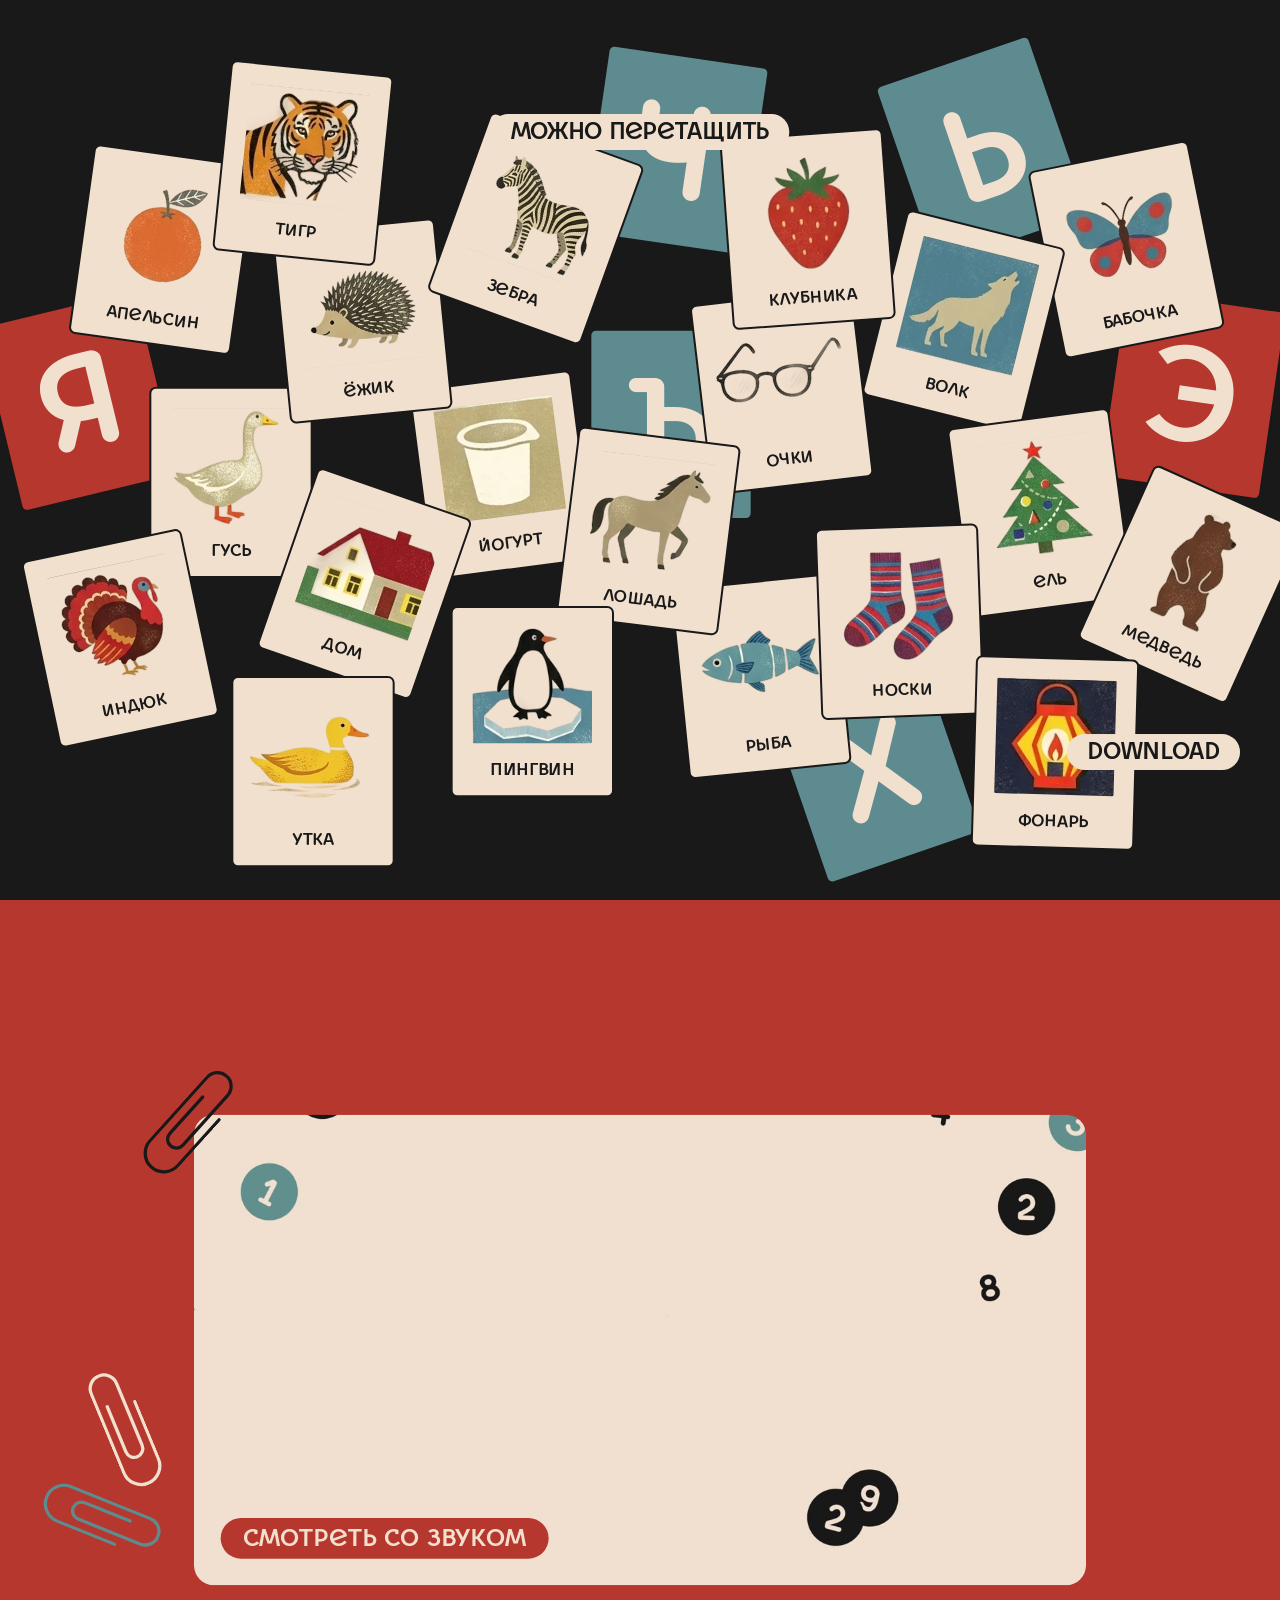
==== commit e8bc888d: "Test page: video slide on red, red clip swapped for teal Co-Authored-By: Claude Opus 5.5 <noreply@an" ====
--- a/test.html
+++ b/test.html
@@ -77,13 +77,13 @@
 
 <!-- video -->
 <section class="slide" id="sv" aria-label="Видео о шрифте">
-  <div class="stage" style="background:var(--teal)">
+  <div class="stage" style="background:var(--red)">
     <button class="vcard a" type="button" aria-label="Смотреть видео со звуком" data-m="left:60px;top:640px;width:960px;height:540px" style="left:291px;top:187px;width:1338px;height:706px;--anim:drop;--fy:-200px;--fr:-4deg;--d:.1s">
       <video class="vprev" src="assets/video/preview.mp4?v=20261016e" poster="assets/video/poster.jpg?v=20261016e" muted loop playsinline preload="auto" aria-hidden="true"></video>
       <span class="vplay" aria-hidden="true"><span>смотреть со звуком</span></span>
     </button>
     <div class="rb clip a" data-m="left:40px;top:500px" style="left:206px;top:115px;width:160.929px;height:169.775px;--anim:fly;--fx:-400px;--fy:-200px;--d:.5s"><div style="transform:rotate(42.02deg)"><img src="assets/clip-dark.svg?v=20261016e" alt=""></div></div>
-    <div class="rb clip a" data-m="left:180px;top:1260px" style="left:60px;top:734px;width:185.628px;height:119.095px;--anim:fly;--fx:-300px;--fy:300px;--d:.6s"><div style="transform:rotate(111.95deg)"><img src="assets/s5-clip61.svg?v=20261016e" alt=""></div></div>
+    <div class="rb clip a" data-m="left:180px;top:1260px" style="left:60px;top:734px;width:185.628px;height:119.095px;--anim:fly;--fx:-300px;--fy:300px;--d:.6s"><div style="transform:rotate(111.95deg)"><img src="assets/clip61-teal.svg?v=20261016e" alt=""></div></div>
     <div class="rb clip a" data-m="left:60px;top:1220px" style="left:128px;top:565px;width:120.405px;height:185.497px;--anim:fly;--fx:-400px;--fy:100px;--d:.65s"><div style="transform:rotate(-22.48deg)"><img src="assets/s5-clip62.svg?v=20261016e" alt=""></div></div>
   </div>
 </section>
